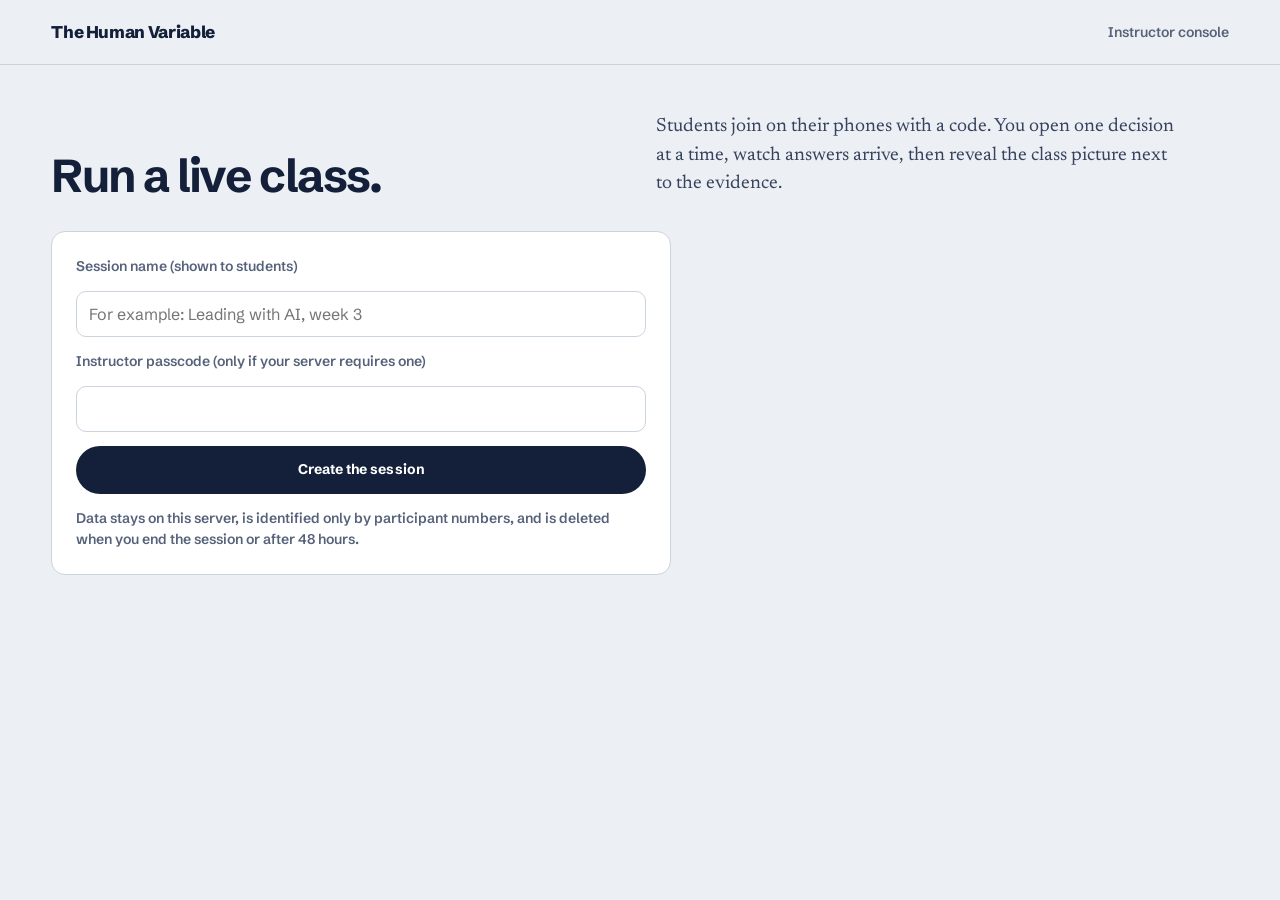
==== classroom.html @ 22850292 "Iteration 84: record column aligns with the header; minus sign gap; review 53 recorded Co-Authored-B" ====
<!doctype html>
<html lang="en"><head><meta charset="utf-8"><meta name="viewport" content="width=device-width, initial-scale=1"><meta name="robots" content="noindex"><title>Live class, The Human Variable</title><link rel="icon" href="data:image/svg+xml,%3Csvg xmlns='http://www.w3.org/2000/svg' viewBox='0 0 26 26'%3E%3Crect x='1' y='1' width='24' height='24' rx='7' fill='%2314203a'/%3E%3Cline x1='6' y1='17' x2='20' y2='17' stroke='%23cbd3dd' stroke-width='1.5'/%3E%3Ccircle cx='9.5' cy='17' r='3' fill='%232f54eb'/%3E%3Ccircle cx='16.5' cy='17' r='3' fill='%23e0a01c'/%3E%3C/svg%3E">
<style>/* The Human Variable — design tokens
   Two semantic colours carry the whole system: blue is the player's call, amber is the evidence.
   The distance between them is the lesson. Everything else stays quiet. */
@font-face{font-family:'Schibsted Grotesk';src:url([data-uri]) format('woff2');font-weight:400 900;font-display:swap}
@font-face{font-family:'Newsreader';src:url([data-uri]) format('woff2');font-weight:200 800;font-display:swap}
@font-face{font-family:'Newsreader';src:url([data-uri]) format('woff2');font-weight:200 800;font-style:italic;font-display:swap}
:root{
  --paper:#eceff3;--surface:#ffffff;--sunk:#e2e7ed;--ink:#14203a;--ink-2:#36425e;--muted:#56617a;--rule:#cbd3dd;--rule-strong:#9aa6b6;
  --you:#2f54eb;--you-soft:#dfe6ff;--you-ink:#1f3cc2;
  --ev:#e0a01c;--ev-soft:#fbefd2;--ev-ink:#7d5200;
  --good:#1d7a52;--bad:#b4362a;
  --sans:'Schibsted Grotesk',ui-sans-serif,system-ui,-apple-system,'Segoe UI',Arial,sans-serif;
  --serif:'Newsreader',Georgia,'Times New Roman',serif;
  --r-panel:14px;--r-ctl:10px;--gut:clamp(16px,4vw,56px);--max:1280px;
  --t1:clamp(40px,6.2vw,88px);--t2:clamp(30px,3.6vw,48px);--t3:clamp(22px,2.2vw,30px);--t4:19px;--t5:16px;--t6:14px;--t7:12.5px;
}
*{box-sizing:border-box}
html{-webkit-text-size-adjust:100%;scroll-padding-top:80px}
body.in-play{scroll-padding-bottom:128px}
html:has(body.in-play){scroll-padding-bottom:128px}
body{margin:0;background:var(--paper);color:var(--ink);font:400 var(--t5)/1.5 var(--sans);-webkit-font-smoothing:antialiased;font-feature-settings:'tnum' 0}
button,input,textarea,select{font:inherit;color:inherit}
button{cursor:pointer;background:none;border:0;padding:0}
button:disabled{cursor:not-allowed;opacity:.45}
a{color:var(--you-ink);text-underline-offset:3px}
:focus-visible{outline:3px solid var(--you);outline-offset:2px;border-radius:4px}
[hidden]{display:none!important}
.sr-only{position:absolute!important;width:1px;height:1px;overflow:hidden;clip:rect(0 0 0 0);white-space:nowrap}
.skip{position:absolute;left:12px;top:-60px;background:var(--ink);color:#fff;padding:10px 14px;border-radius:var(--r-ctl);z-index:100}
.skip:focus{top:12px}
.num{font-variant-numeric:tabular-nums}

/* Header */
.bar{position:sticky;top:0;z-index:30;background:var(--paper);border-bottom:1px solid var(--rule)}
.bar-in{max-width:var(--max);margin:auto;padding:0 var(--gut);height:64px;display:flex;align-items:center;gap:28px}
.brand{display:flex;align-items:center;gap:10px;text-decoration:none;color:var(--ink);font-weight:800;letter-spacing:-.02em;font-size:17px;white-space:nowrap}
.brand-glyph{width:26px;height:26px;flex:none}
.nav{display:flex;gap:4px;margin-left:auto}
.nav button{padding:8px 12px;border-radius:999px;font-weight:600;font-size:var(--t6);color:var(--ink-2)}
.nav button:hover{background:var(--sunk)}
.nav button[aria-current="page"]{background:var(--ink);color:#fff}
.menu-btn{display:none;margin-left:auto;width:40px;height:40px;border-radius:10px;border:1px solid var(--rule)}

/* Shared */
.wrap{max-width:var(--max);margin:auto;padding:0 var(--gut)}
.btn{display:inline-flex;align-items:center;justify-content:center;gap:10px;min-height:48px;padding:0 22px;border-radius:999px;font-weight:700;font-size:var(--t6);letter-spacing:.005em;transition:background .15s,transform .15s}
.btn-solid{background:var(--ink);color:#fff}
.btn-solid:hover:not(:disabled){background:#22325a}
.btn-you{background:var(--you);color:#fff}
.btn-you:hover:not(:disabled){background:var(--you-ink)}
.btn-line{border:1.5px solid var(--ink);color:var(--ink)}
.btn-line:hover{background:var(--surface)}
.btn-quiet{min-height:40px;padding:0 14px;color:var(--ink-2);border:1px solid var(--rule);background:var(--surface)}
.btn-quiet:hover{border-color:var(--rule-strong)}
.link-btn{color:var(--you-ink);font-weight:600;text-decoration:underline;text-underline-offset:3px}
.kicker{font-size:var(--t6);font-weight:600;color:var(--muted)}
.serif{font-family:var(--serif)}
.panel{background:var(--surface);border:1px solid var(--rule);border-radius:var(--r-panel)}
.tag{display:inline-flex;align-items:center;gap:6px;height:26px;padding:0 10px;border-radius:999px;background:var(--sunk);font-size:var(--t7);font-weight:650;color:var(--ink-2)}
.tag-ev{background:var(--ev-soft);color:var(--ev-ink)}
.tag-you{background:var(--you-soft);color:var(--you-ink)}
.dot{width:9px;height:9px;border-radius:50%;display:inline-block;flex:none}
.dot-you{background:var(--you)}.dot-ev{background:var(--ev)}

/* Home */
.hero{padding-top:clamp(36px,6vw,84px);padding-bottom:clamp(40px,6vw,72px)}
.hero h1{font-size:clamp(44px,5.4vw,78px);line-height:.98;letter-spacing:-.035em;font-weight:800;margin:0;max-width:none}
.hero-lede{font-family:var(--serif);font-size:clamp(19px,1.7vw,23px);line-height:1.45;color:var(--ink-2);max-width:34em;margin:0 0 30px}
.hero-actions{display:flex;flex-wrap:wrap;gap:12px}
.hero-meta{margin-top:26px;font-size:var(--t7);color:var(--muted)}

.facts{display:grid;grid-template-columns:repeat(4,1fr);border-top:1px solid var(--rule);border-bottom:1px solid var(--rule)}
.fact{padding:22px 16px 22px 0}
.fact+.fact{padding-left:24px;border-left:1px solid var(--rule)}
.fact b{display:block;font-size:var(--t2);letter-spacing:-.03em;line-height:1;font-weight:750}
.fact span{font-size:var(--t6);color:var(--muted)}

.section{padding-top:clamp(48px,7vw,96px);padding-bottom:clamp(48px,7vw,96px)}
.section-head{display:grid;grid-template-columns:1fr 1fr;gap:32px;align-items:end;margin-bottom:32px}
.section-head h2{font-size:var(--t2);line-height:1.02;letter-spacing:-.035em;margin:0;font-weight:780}
.section-head p{margin:0;color:var(--ink-2);font-family:var(--serif);font-size:19px;max-width:32em}

.picker{display:grid;grid-template-columns:repeat(5,1fr);gap:10px}
.pick{text-align:left;padding:18px;min-height:132px;border-radius:var(--r-panel);border:1px solid var(--rule);background:var(--surface);display:flex;flex-direction:column;justify-content:space-between;gap:12px;transition:border-color .15s}
.pick:hover{border-color:var(--rule-strong)}
.pick[aria-pressed="true"]{border-color:var(--ink);box-shadow:inset 0 0 0 1px var(--ink)}
.pick strong{font-size:19px;letter-spacing:-.02em;line-height:1.15}
.pick small{color:var(--muted);font-size:var(--t7)}
.lengths{display:flex;flex-wrap:wrap;gap:8px;margin:26px 0 22px;align-items:center}
.lengths .label{margin-right:8px}
.seg{height:40px;padding:0 16px;border-radius:999px;border:1px solid var(--rule);background:var(--surface);font-weight:600;font-size:var(--t6)}
.seg[aria-pressed="true"]{background:var(--ink);color:#fff;border-color:var(--ink)}

.formats{display:grid;grid-template-columns:repeat(4,1fr);gap:1px;background:var(--rule);border:1px solid var(--rule);border-radius:var(--r-panel);overflow:hidden}
.format{background:var(--surface);padding:22px}
.format h3{font-size:17px;margin:12px 0 6px;letter-spacing:-.01em}
.format p{margin:0;color:var(--muted);font-size:var(--t6);line-height:1.5}
.format svg{display:block;height:34px;width:auto}

.dimant{display:grid;grid-template-columns:1fr 1.2fr;gap:clamp(24px,5vw,72px);align-items:start}
.dimant h2{font-size:var(--t2);letter-spacing:-.035em;line-height:1.02;margin:0 0 14px}
.dimant p{font-family:var(--serif);font-size:19px;color:var(--ink-2);margin:0 0 14px}
.paper-list{list-style:none;margin:0;padding:0;border-top:1px solid var(--rule)}
.paper-list li{border-bottom:1px solid var(--rule)}
.paper-list button{width:100%;text-align:left;padding:16px 0;display:grid;grid-template-columns:1fr auto;gap:16px;align-items:baseline}
.paper-list strong{font-weight:650;letter-spacing:-.01em}
.paper-list small{color:var(--muted);font-size:var(--t7)}

/* Play */
.play{padding-top:28px;padding-bottom:64px}
.play-top{display:flex;align-items:center;gap:18px;margin-bottom:22px;flex-wrap:wrap}
.steps{display:flex;gap:4px;flex:1;min-width:160px}
.steps i{flex:1;height:5px;border-radius:4px;background:var(--rule)}
.steps i.done{background:var(--ink)}
.steps i.now{background:var(--you)}
.play-grid{display:grid;grid-template-columns:minmax(0,1.25fr) minmax(320px,.9fr);gap:clamp(20px,3vw,40px);align-items:start}
.card{padding:clamp(22px,3vw,40px)}
.case-strip{display:flex;gap:8px;align-items:center;margin-bottom:14px;flex-wrap:wrap}
.scene{font-family:var(--serif);font-size:clamp(19px,1.6vw,22px);line-height:1.5;color:var(--ink-2);margin:14px 0 22px;max-width:40em}
.q{font-size:var(--t3);line-height:1.15;letter-spacing:-.025em;margin:0 0 22px;font-weight:760}
.hint{font-size:var(--t6);color:var(--muted);margin:-10px 0 16px}
/* options as a ruled list with hanging numerals, not a stack of boxed buttons (redesign, round 36) */
.opts{display:grid;gap:0;border-bottom:1px solid var(--rule)}
.opt{display:grid;grid-template-columns:34px 1fr auto;gap:14px;align-items:center;text-align:left;padding:15px 10px 15px 4px;border:0;border-top:1px solid var(--rule);border-radius:0;background:none;color:var(--ink);transition:background .15s}
.opt:hover:not(:disabled){background:rgba(20,32,58,.045)}
.opt .k{width:28px;height:28px;border-radius:50%;display:grid;place-items:center;background:none;color:var(--muted);font-weight:700;font-size:15px;font-variant-numeric:tabular-nums;box-shadow:inset 0 0 0 1.5px var(--rule-strong)}
.opt[aria-pressed="true"]{background:var(--you-soft);font-weight:650}
.opt[aria-pressed="true"] .k{background:var(--you);color:#fff;box-shadow:none}
.opt.is-ev{background:var(--ev-soft)}
.opt.is-ev .k{background:var(--ev);color:var(--ink);box-shadow:none}
.opt .mark{font-size:var(--t7);font-weight:700;display:flex;gap:6px;align-items:center;white-space:nowrap}
.opt:disabled{cursor:default;opacity:1}

/* Instruments */
.meter{padding:6px 0 4px}
.meter-read{display:flex;justify-content:space-between;align-items:baseline;gap:12px;margin-bottom:8px}
.meter-read b{font-size:clamp(36px,4vw,54px);letter-spacing:-.03em;line-height:1;color:var(--you-ink);font-variant-numeric:tabular-nums}
.meter-read b.empty{visibility:hidden}   /* the read-out keeps its size before the first touch; the action bar carries the instruction */
input[type=range]{-webkit-appearance:none;appearance:none;width:100%;height:36px;background:transparent;margin:0}
input[type=range]::-webkit-slider-runnable-track{height:6px;border-radius:4px;background:linear-gradient(to right,var(--you) var(--fill,50%),var(--rule) var(--fill,50%))}
input[type=range]::-moz-range-track{height:6px;border-radius:4px;background:var(--rule)}
input[type=range]::-moz-range-progress{height:6px;border-radius:4px;background:var(--you)}
input[type=range]::-webkit-slider-thumb{-webkit-appearance:none;width:26px;height:26px;border-radius:50%;background:var(--surface);border:3px solid var(--you);margin-top:-10px;box-shadow:0 1px 3px rgba(0,0,0,.25)}
input[type=range]::-moz-range-thumb{width:20px;height:20px;border-radius:50%;background:var(--surface);border:3px solid var(--you)}
input[type=range].untouched::-webkit-slider-thumb{border-color:var(--rule-strong)}
input[type=range].untouched::-webkit-slider-runnable-track{background:var(--rule)}
.axis{display:flex;justify-content:space-between;font-size:var(--t7);color:var(--muted)}
.claim{font-family:var(--serif);font-size:22px;line-height:1.4;margin:0 0 20px;quotes:'“' '”'}.claim::before{content:open-quote}.claim::after{content:close-quote}   /* the claim is set as a quotation: no stripe, no box in a box (rules 7 and 21) */
.rank-list{list-style:none;margin:0;padding:0;display:grid;gap:8px}
.rank-item{display:grid;grid-template-columns:30px 1fr auto;gap:12px;align-items:center;padding:10px 10px 10px 14px;border:1.5px solid var(--rule);border-radius:var(--r-ctl);background:var(--surface)}
.rank-item .pos{font-weight:800;color:var(--you-ink);font-variant-numeric:tabular-nums}
.rank-move{display:flex;gap:4px}
.rank-move button{width:40px;height:40px;border-radius:var(--r-ctl);border:1px solid var(--rule);font-size:18px;line-height:1}
.rank-move button:hover:not(:disabled){border-color:var(--rule-strong);background:var(--sunk)}
.alloc{display:grid;gap:14px}
.alloc-row{display:grid;grid-template-columns:minmax(0,1fr) 150px 56px;gap:14px;align-items:center}
.alloc-row label{font-weight:600;font-size:15px;line-height:1.3}
.alloc-row output{font-weight:800;text-align:right;font-variant-numeric:tabular-nums}
.alloc-total{display:flex;justify-content:space-between;align-items:center;padding:12px 14px;border-radius:var(--r-ctl);background:var(--sunk);font-weight:650;font-size:var(--t6)}
.alloc-total.ok{background:var(--you-soft);color:var(--you-ink)}
.deleg{display:grid;gap:10px}
.deleg-row{border:1.5px solid var(--rule);border-radius:var(--r-ctl);padding:14px;background:var(--surface)}
.deleg-row p{margin:0 0 10px;font-weight:600;line-height:1.35}
.deleg-opts{display:flex;flex-wrap:wrap;gap:6px}
.deleg-opts button{height:36px;padding:0 13px;border-radius:999px;border:1px solid var(--rule);font-size:13.5px;font-weight:600}
.deleg-opts button[aria-pressed="true"]{background:var(--you);border-color:var(--you);color:#fff}
.deleg-opts button.is-ev{box-shadow:0 0 0 2px var(--ev)}
.deleg-why{margin:10px 0 0;font-size:var(--t6);color:var(--ink-2);font-family:var(--serif);font-size:16px}
.dag{width:100%;height:auto;display:block;margin:0 0 18px;background:var(--sunk);border-radius:var(--r-ctl)}

/* Side panel */
.side{position:sticky;top:84px;display:grid;gap:14px}
.bet{padding:22px}
.bet h2{font-size:var(--t5);margin:0 0 2px}
.bet p{margin:0 0 12px;color:var(--muted);font-size:var(--t6)}
.bet .btn{width:100%;margin-top:14px}
.bet-note{font-size:var(--t7);color:var(--muted);margin-top:10px;text-align:center}
.stakes{padding:20px}
.stakes dl{margin:0;display:grid;grid-template-columns:auto 1fr;gap:8px 14px;font-size:var(--t6)}
.stakes dt{color:var(--muted)}
.stakes dd{margin:0;font-weight:600}

/* Reveal */
.verdict{display:flex;gap:12px;align-items:center;flex-wrap:wrap;margin-bottom:12px}
.verdict-score{font-size:var(--t6);font-weight:700}
.reveal-title{font-size:var(--t2);line-height:1.02;letter-spacing:-.035em;margin:4px 0 16px;font-weight:800}
.reveal-body{font-family:var(--serif);font-size:clamp(19px,1.5vw,21px);line-height:1.55;color:var(--ink);margin:0 0 22px;max-width:38em}
.lessons{display:grid;grid-template-columns:1fr 1fr;gap:12px;margin:0 0 22px}
.lesson{padding:14px 0 0;border-top:1px solid var(--rule)}
.lesson h3{font-size:var(--t6);margin:0 0 6px}
.lesson p{margin:0;font-family:var(--serif);font-size:17px;line-height:1.5;color:var(--ink-2)}
.follow{border-top:1px solid var(--rule)}
.follow details{border-bottom:1px solid var(--rule)}
.follow summary{cursor:pointer;padding:14px 0;font-weight:650;list-style:none;display:flex;justify-content:space-between;gap:12px}
.follow summary::-webkit-details-marker{display:none}
.follow summary::after{content:'+';font-weight:400;font-size:20px;line-height:1;color:var(--muted)}
.follow details[open] summary::after{content:'–'}
.follow details p{margin:0 0 16px;font-family:var(--serif);font-size:17px;line-height:1.55;color:var(--ink-2)}
.next-row{display:flex;gap:10px;flex-wrap:wrap;margin-top:26px;align-items:center}
.note-box textarea{width:100%;min-height:84px;border:1px solid var(--rule);border-radius:var(--r-ctl);padding:12px;resize:vertical;background:var(--surface);font-family:var(--serif);font-size:17px}

.gap{padding:22px}
.gap h2{font-size:var(--t5);margin:0 0 4px}
.gap-legend{display:flex;gap:16px;font-size:var(--t7);color:var(--ink-2);margin:6px 0 4px;flex-wrap:wrap}
.gap-legend span{display:inline-flex;gap:6px;align-items:center}
.gap svg{width:100%;height:auto;display:block;overflow:visible}
.gap-caption{font-size:var(--t7);color:var(--muted);margin:8px 0 0;line-height:1.5}
.ev-mark{transition:transform .9s cubic-bezier(.2,.8,.2,1),opacity .4s}
.source-card{padding:20px}
.source-card h3{font-family:var(--serif);font-weight:500;font-size:18px;line-height:1.35;margin:8px 0 6px}
.source-card p{margin:0;font-size:var(--t6);color:var(--ink-2)}
.source-card .row{display:flex;justify-content:space-between;gap:10px;align-items:center;margin-top:12px;flex-wrap:wrap}
.status{display:inline-flex;gap:6px;align-items:center;font-size:var(--t7);font-weight:650}
.status{font-weight:650}

.tutor{padding:20px}
.tutor h2{font-size:var(--t5);margin:0 0 4px}
.tutor p.small{font-size:var(--t7);color:var(--muted);margin:8px 0 0}
.tutor-chips{display:flex;flex-wrap:wrap;gap:6px;margin:10px 0}
.tutor-chips button{font-size:13px;padding:7px 11px;border-radius:999px;border:1px solid var(--rule);text-align:left}
.tutor-line{display:flex;gap:8px;margin-top:6px}
.tutor-line input{flex:1;min-width:0;height:44px;border:1px solid var(--rule);border-radius:var(--r-ctl);padding:0 12px;background:var(--surface)}
.tutor-answer{margin-top:12px;padding:14px;border-radius:var(--r-ctl);background:var(--sunk);font-family:var(--serif);font-size:16.5px;line-height:1.55;white-space:pre-wrap}
.tutor-answer cite{font-style:normal;font-family:var(--sans);font-size:var(--t7);font-weight:650;color:var(--ev-ink)}

/* Atlas */
.atlas-head{padding-top:clamp(36px,5vw,64px);padding-bottom:24px}
.atlas-head h1{font-size:var(--t2);letter-spacing:-.03em;line-height:1;margin:0 0 12px}
.atlas-tools{display:flex;gap:10px;flex-wrap:wrap;align-items:center;margin:18px 0}
.search{flex:1 1 320px;display:flex;align-items:center;gap:10px;height:48px;border:1px solid var(--rule);border-radius:999px;padding:0 16px;background:var(--surface)}
.search input{flex:1;border:0;background:transparent;height:100%;outline:none;min-width:0}
.search:focus-within{outline:3px solid var(--you);outline-offset:2px}
/* All decisions: a ruled index, one entry per decision; format and area as a phrase, your best score in ink (review 28: rules 2, 4, 18) */
.atlas-grid{display:block;padding-bottom:64px}
.entry{display:grid;grid-template-columns:minmax(0,1fr) auto;column-gap:24px;row-gap:4px;width:100%;text-align:left;padding:16px 0;border:0;border-top:1px solid var(--rule);border-radius:0;background:none}
.entry:hover .entry-title{color:var(--you-ink)}
.entry .entry-title{grid-column:1;font-weight:750;font-size:18px;line-height:1.25;letter-spacing:-.015em}
.entry .entry-best{grid-column:2;grid-row:1;font-weight:700;color:var(--ink);white-space:nowrap}
.entry .entry-q{grid-column:1/-1;color:var(--ink-2);font-family:var(--serif);font-size:17px;line-height:1.45;max-width:68ch}
.entry .entry-meta{grid-column:1/-1;font-size:var(--t7);color:var(--muted)}

/* Record */
.rec-head{padding-top:clamp(36px,5vw,64px);padding-bottom:8px}
.rec-head h1{font-size:var(--t2);letter-spacing:-.03em;line-height:1;margin:0 0 12px}
.kpis{display:grid;grid-template-columns:repeat(4,1fr);gap:12px;margin:26px 0}
.kpi{padding:18px}
.kpi b{display:block;font-size:var(--t2);letter-spacing:-.03em;line-height:1;font-variant-numeric:tabular-nums}
.kpi span{font-size:var(--t6);color:var(--muted)}
.rec-grid{display:grid;grid-template-columns:minmax(0,1fr) minmax(0,1fr);column-gap:56px}.rec-col{display:grid;gap:0;align-content:start}
.rec-grid{align-items:start}
@media (max-width:820px){.rec-grid>.rec-panel:first-child{grid-row:auto}}
.rec-panel{padding:24px 0 28px;background:none;border:0;border-top:1px solid var(--rule);border-radius:0;box-shadow:none}   /* record sections are rules, not three equal cards */
.rec-panel h2{font-size:var(--t4);margin:0 0 4px}
.rec-panel>p{margin:0 0 12px;color:var(--muted);font-size:var(--t6)}
.hist{list-style:none;margin:0;padding:0}
.hist li{display:grid;grid-template-columns:1fr auto;gap:12px;padding:11px 0;border-bottom:1px solid var(--rule);font-size:var(--t6)}
.hist small{color:var(--muted);font-size:12.5px;display:block}
.bar-score{display:inline-block;width:64px;height:6px;border-radius:4px;background:var(--rule);position:relative;vertical-align:middle;margin-left:8px}
.bar-score i{position:absolute;left:50%;top:0;bottom:0;border-radius:4px;background:var(--ink)}.bar-score .zero{position:absolute;left:50%;top:-3px;bottom:-3px;width:2px;margin-left:-1px;background:var(--ink-2)}
.tools{display:flex;gap:8px;flex-wrap:wrap;margin:22px 0 64px}

/* Modal, toast */
.modal-back{position:fixed;inset:0;background:rgba(14,22,40,.55);display:grid;place-items:center;padding:16px;z-index:60}
.modal{background:var(--surface);border-radius:var(--r-panel);max-width:640px;width:100%;max-height:min(86vh,800px);overflow:auto;padding:clamp(22px,4vw,36px);position:relative}
.modal h2{font-size:var(--t3);letter-spacing:-.025em;line-height:1.12;margin:6px 40px 12px 0}
.modal p,.modal li{font-family:var(--serif);font-size:17.5px;line-height:1.55;color:var(--ink-2)}
.modal .close{position:absolute;right:14px;top:14px;width:40px;height:40px;border-radius:10px;border:1px solid var(--rule);font-size:20px}
.modal table{border-collapse:collapse;width:100%;font-size:var(--t6)}
.modal td,.modal th{text-align:left;padding:6px 8px;border-bottom:1px solid var(--rule);vertical-align:top}
.toast{position:fixed;left:50%;top:76px;transform:translate(-50%,-30px);opacity:0;background:var(--ink);color:#fff;padding:12px 18px;border-radius:999px;font-size:var(--t6);font-weight:600;transition:.25s;z-index:70;pointer-events:none;max-width:calc(100vw - 32px)}
.toast.show{transform:translate(-50%,0);opacity:1}

.foot{border-top:1px solid var(--rule);padding:28px 0 40px;font-size:var(--t6);color:var(--muted)}
.foot .wrap{display:flex;justify-content:space-between;gap:16px;flex-wrap:wrap;align-items:center}
.foot nav{display:flex;gap:16px;flex-wrap:wrap}
.foot button{color:var(--ink-2);text-decoration:underline;text-underline-offset:3px}
.empty-state{padding:40px;text-align:center;color:var(--muted)}

/* Responsive */
@media (max-width:1080px){
  .picker{grid-template-columns:repeat(3,1fr)}
  .formats{grid-template-columns:repeat(2,1fr)}
  .play-grid{grid-template-columns:1fr}
  .side{position:static}
}
@media (max-width:820px){
  .section-head,.dimant,.rec-grid{grid-template-columns:1fr}
  .facts{grid-template-columns:repeat(2,1fr)}
  .fact:nth-child(3){padding-left:0;border-left:0}
  .fact:nth-child(n+3){border-top:1px solid var(--rule)}
  .kpis{grid-template-columns:repeat(2,1fr)}
  .lessons{grid-template-columns:1fr}
  .nav{display:none;position:absolute;top:64px;left:0;right:0;background:var(--paper);border-bottom:1px solid var(--rule);flex-direction:column;padding:10px var(--gut) 16px}
  .nav.open{display:flex}
  .nav button{text-align:left;padding:12px}
  .menu-btn{display:grid;place-items:center}
}
@media (max-width:560px){
  .paper-list button{grid-template-columns:1fr;gap:4px}
  .picker{grid-template-columns:1fr 1fr}
  .pick{min-height:104px}
  .formats{grid-template-columns:1fr}
  .alloc-row{grid-template-columns:1fr 64px;grid-template-areas:"l o" "s s"}
  .alloc-row label{grid-area:l}.alloc-row output{grid-area:o}.alloc-row input{grid-area:s}
  .opt{grid-template-columns:30px 1fr;}
  .opt .mark{grid-column:2}
  .hero h1{max-width:none}
}
@media (prefers-reduced-motion:reduce){
  *,*::before,*::after{transition:none!important;animation:none!important;scroll-behavior:auto!important}
}
@media print{.bar,.foot,.side .tutor,.next-row{display:none}body{background:#fff}}

.room-wait{max-width:760px;margin:0 auto}
.room-wait .q{max-width:none}

/* Paths, summary, playbook */
.summary{display:grid;grid-template-columns:repeat(auto-fit,minmax(240px,1fr));gap:12px;margin:0 0 26px}
.lesson-card{padding:18px}
.lesson-card h3,.lesson-card .card-h{margin:6px 0;font-size:18px;letter-spacing:-.015em}
.lesson-card p{margin:0 0 8px;font-family:var(--serif);font-size:16.5px;line-height:1.5;color:var(--ink-2)}
.theme{padding:clamp(20px,3vw,32px);margin-bottom:14px;display:grid;grid-template-columns:minmax(0,.8fr) minmax(0,1.2fr);column-gap:24px;row-gap:14px;align-items:start}
.theme-head{display:contents}.theme-head h2{grid-column:1;grid-row:2;align-self:start}.theme-head p{grid-column:2;grid-row:1/span 2}
.theme>.btn{grid-column:1;grid-row:3;justify-self:start;align-self:center}.theme>.theme-more{grid-column:2;grid-row:3;margin:0;align-self:center}
.theme-head h2{font-size:var(--t3);letter-spacing:-.025em;margin:0;line-height:1.1}
.theme-head p{margin:0;font-family:var(--serif);font-size:19px;line-height:1.5;color:var(--ink-2)}
.findings{list-style:none;margin:0 0 18px;padding:0;border-top:1px solid var(--rule)}
.findings li{display:grid;grid-template-columns:1fr auto;gap:16px;align-items:center;padding:14px 0;border-bottom:1px solid var(--rule);font-family:var(--serif);font-size:17px;line-height:1.5}
.findings strong{font-family:var(--sans);font-size:15.5px}
.findings small{font-family:var(--sans);font-size:var(--t7);color:var(--muted)}
@media (max-width:820px){.theme{grid-template-columns:1fr}.theme-head h2,.theme-head p,.theme>.btn,.theme>.theme-more{grid-column:1;grid-row:auto}.findings li{grid-template-columns:1fr}}

[tabindex="-1"]:focus{outline:none}
.big-stat{font-size:40px;letter-spacing:-.03em;margin:6px 0;font-weight:800;line-height:1}
.rank-cmp{list-style:none;margin:10px 0 0;padding:0;display:grid;gap:8px}
.rank-cmp li{display:grid;grid-template-columns:1fr 30px 30px;gap:8px;align-items:center;padding:8px 10px;border-radius:var(--r-ctl);background:var(--sunk)}
.rc-name{font-weight:600;font-size:14.5px;line-height:1.3}
.rc-name small{display:block;font-weight:500;color:var(--ev-ink);font-size:var(--t7)}
.rc-badge{width:28px;height:28px;border-radius:50%;display:grid;place-items:center;font-weight:800;font-size:13px}
.rc-badge.ev{background:var(--ev);color:var(--ink)}
.rc-badge.you{background:var(--you);color:#fff}
.rc-badge.you.same{box-shadow:0 0 0 3px var(--ev-soft)}
.rc-head{display:flex;justify-content:space-between;gap:10px;font-size:var(--t7);color:var(--muted);margin-top:8px;flex-wrap:wrap}
.rc-head i{margin:0 4px 0 8px}
.deleg-cmp{list-style:none;margin:8px 0 0;padding:0;display:grid;gap:8px}
.deleg-cmp li{display:grid;gap:6px;padding:10px;border-radius:var(--r-ctl);background:var(--sunk);font-size:14px;font-weight:600;line-height:1.35}
.chip-row{display:flex;gap:6px;flex-wrap:wrap}
.chip{font-size:12px;font-weight:700;padding:3px 9px;border-radius:999px}
.chip.you{background:var(--you);color:#fff}.chip.ev{background:var(--ev);color:var(--ink)}
.deleg-opts button:disabled{opacity:.5}
.deleg-opts button:disabled[aria-pressed="true"],.deleg-opts button:disabled.is-ev{opacity:1}
.opt:disabled .k{opacity:1}
.findings .btn{font-family:var(--sans)}

/* ===== Focus mode (one decision per screen, Duolingo-style action bar) ===== */
body.in-play .bar, body.in-play .foot{display:none}
body.in-play{background:var(--paper)}
.focus{max-width:820px;margin:0 auto;padding:0 var(--gut) 140px}
.focus-top{position:sticky;top:0;z-index:20;display:flex;align-items:center;gap:16px;padding:16px 0;background:var(--paper)}
.x{width:40px;height:40px;border-radius:50%;display:grid;place-items:center;color:var(--ink-2);flex:none}
.x:hover{background:var(--sunk)}
.focus-top .steps{flex:1}
.focus-top .count{font-size:var(--t6);font-weight:650;color:var(--muted);flex:0 1 auto;min-width:0;text-align:right}
.focus-card{padding:clamp(8px,2vw,16px) 0 0}
.eyebrow-line{display:flex;gap:10px;align-items:center;flex-wrap:wrap;margin:6px 0 14px;font-size:var(--t6);color:var(--muted)}
.eyebrow-line .fmt{font-weight:750;color:var(--you-ink)}
.focus .scene{margin:0 0 6px;font-size:clamp(19px,1.7vw,22px);text-wrap:pretty}
.study-line{margin:0 0 26px;font-size:var(--t7);color:var(--muted)}
.focus .q{font-size:clamp(26px,3.2vw,40px);margin:0 0 26px}
.conf-row{display:grid;grid-template-columns:minmax(0,1fr) 52px;gap:16px;align-items:center;margin-top:28px;padding-top:20px;border-top:1px solid var(--rule)}.opts + .conf-row{border-top:0;padding-top:0}
.conf-row label{font-weight:650;font-size:var(--t6);grid-column:1/-1}
.conf-row input{min-width:0}
.conf-row output{font-weight:800;color:var(--you-ink);text-align:right}
.actionbar{position:fixed;left:0;right:0;bottom:0;z-index:25;background:var(--surface);border-top:1px solid var(--rule)}
.actionbar-in{max-width:820px;margin:0 auto;padding:14px var(--gut) calc(14px + env(safe-area-inset-bottom));display:flex;align-items:center;justify-content:space-between;gap:16px}
.btn-lg{min-height:54px;padding:0 30px;font-size:16px}
.focus .opt{min-height:62px;font-size:17px}
/* Reveal */
.reveal .verdict{display:flex;align-items:center;gap:12px;margin:0 0 10px;font-size:var(--t6);font-weight:650;color:var(--ink-2)}
.reveal .reveal-title{font-size:clamp(30px,3.4vw,46px);margin:0 0 24px}
.gap{margin:0 0 26px;padding:22px;border-radius:var(--r-panel);background:var(--surface);border:1px solid var(--rule)}
.gap .gap-legend{margin:0 0 6px}
.gap .opts{margin-top:6px}
.opts-recap{margin-top:16px}
.reveal .reveal-body{font-size:clamp(19px,1.7vw,22px)}
.action-note{margin:0 0 34px;font-family:var(--serif);font-size:19px;line-height:1.5}
.action-note strong{font-family:var(--sans,inherit);font-weight:750;color:var(--ink)}
.action-note h2{font-size:var(--t6);margin:0 0 4px;color:var(--ink)}
.action-note p{margin:0;font-family:var(--serif);font-size:19px;line-height:1.5}
.deep{border-top:1px solid var(--rule);padding-top:8px}
.tabs{display:flex;gap:4px;overflow-x:auto;scrollbar-width:none;margin:0 -4px 8px;padding:4px}
.tabs button{white-space:nowrap;padding:9px 14px;border-radius:999px;font-weight:650;font-size:var(--t6);color:var(--ink-2)}
.tabs button[aria-selected="true"]{background:var(--ink);color:#fff}
.tabs button:hover:not([aria-selected="true"]){background:var(--sunk)}
.tabpanel{min-height:120px}
.deep-text{font-family:var(--serif);font-size:18px;line-height:1.55;color:var(--ink-2);margin:10px 0}
.src-title{font-family:var(--serif);font-size:19px;line-height:1.4;margin:10px 0 4px}
.src p{margin:0 0 8px;font-size:var(--t6);color:var(--ink-2)}
.src .row{display:flex;gap:14px;align-items:center;flex-wrap:wrap}
.tutor{margin-top:18px;padding:18px;border-radius:var(--r-panel);background:var(--sunk)}
.tutor h2{margin:0 0 10px;font-size:var(--t5)}
.tutor .tutor-chips button{background:var(--surface)}
.note-box label{display:block;font-family:var(--serif);font-size:17px;margin:10px 0}
.note-box .btn{margin-top:10px}
/* Home declutter */
.hero{display:block}
.hero-actions{align-items:center;gap:18px}
.row-head{display:flex;justify-content:space-between;align-items:baseline;gap:16px;margin-bottom:22px;flex-wrap:wrap}
.row-head h2{font-size:var(--t2);letter-spacing:-.035em;margin:0;line-height:1}
.custom{padding:18px;margin-bottom:16px;display:grid;gap:12px}
.custom-row{display:flex;gap:8px;flex-wrap:wrap;align-items:center}
.custom-row .kicker{width:60px}
.seg small{color:inherit;opacity:.65;font-weight:600}
.dimant-band{padding-top:0}
.dimant h2{font-size:var(--t3)}
.lib-tabs{display:inline-flex;gap:4px;padding:4px;border-radius:999px;background:var(--sunk);margin-top:6px}
.lib-tabs button{padding:9px 16px;border-radius:999px;font-weight:650;font-size:var(--t6)}
.lib-tabs button[aria-selected="true"]{background:var(--surface);box-shadow:none;border:1px solid var(--rule)}
.nav .nav-join{border:1px solid var(--rule);margin-left:8px}
@media (max-width:820px){
  .hero{min-height:0}
  .conf-row{grid-template-columns:minmax(0,1fr) 52px}.conf-row input{min-width:0}.conf-row label{grid-column:1/-1}
  .actionbar-in{flex-wrap:wrap;gap:6px 12px;padding-top:10px}.actionbar-in .kicker{flex:1 1 100%;font-size:13px;line-height:1.3}.actionbar-in .kicker:empty{display:none}.actionbar-in .btn{flex:1}
  .tabs{flex-wrap:wrap;overflow:visible}
  body.in-play{scroll-padding-bottom:150px}
}

.axis-svg{width:100%;height:auto;display:block}
.fc-ask{margin:0 0 8px}
.q-claim{font-family:var(--serif);font-weight:500;letter-spacing:-.01em;line-height:1.2}


.score-strip{display:flex;align-items:flex-end;justify-content:space-between;gap:28px;flex-wrap:wrap;margin:26px 0 22px;padding-bottom:22px;border-bottom:1px solid var(--rule)}
.score-big b{display:block;font-size:clamp(72px,10vw,128px);letter-spacing:-.03em;line-height:1;font-weight:800}
.score-big span{font-size:var(--t6);color:var(--muted)}
.score-meta{display:flex;gap:28px;flex-wrap:wrap;margin:0}
.score-meta dt{font-size:var(--t7);color:var(--muted)}
.score-meta dd{margin:2px 0 0;font-weight:700;font-size:18px}
.how{margin:22px 0 0;padding:16px 20px;border-radius:var(--r-panel);background:var(--sunk)}
.how summary{cursor:pointer;font-weight:650}
.how p{font-family:var(--serif);font-size:17px;line-height:1.55;color:var(--ink-2);margin:10px 0 0;max-width:46em}
.tools{align-items:center;gap:18px}
.tool-links{display:flex;gap:18px;flex-wrap:wrap}
.link-quiet{text-align:left;font-weight:650;color:var(--ink)}
.link-quiet:hover{text-decoration:underline}

.theme-more{margin:0 0 16px}
.theme-more summary{cursor:pointer;font-weight:650;padding:10px 0;color:var(--you-ink)}
.conf-row output.empty{color:var(--rule-strong)}
.deleg-why{margin-top:12px}

.focus-card.is-locked .opt[aria-pressed="true"],.focus-card.is-locked .meter-read b,.focus-card.is-locked .rank-item,.focus-card.is-locked .deleg-opts button[aria-pressed="true"]{animation:lockpulse .42s ease-out}
@keyframes lockpulse{0%{transform:scale(1)}40%{transform:scale(1.025)}100%{transform:scale(1)}}
.resume{width:calc(100% - 2*var(--gut));display:flex;justify-content:space-between;align-items:center;gap:12px;flex-wrap:wrap;margin-top:18px;padding:12px 16px!important;border-radius:var(--r-panel);background:var(--you-soft);color:var(--you-ink);max-width:calc(var(--max) - 2*var(--gut))}
:root{color-scheme:light}

.hbars{display:grid;gap:14px;margin:6px 0 4px}
.hb-row{display:grid;grid-template-columns:minmax(0,1fr) 70px;grid-template-areas:"l l" "t v";gap:4px 12px;align-items:center}
.hb-label{grid-area:l;font-weight:650;font-size:15px;line-height:1.3}
.hb-row>.hb-track{grid-area:t}.hb-row>b{grid-area:v;font-size:15px;font-weight:800;white-space:nowrap}
.hb-track{height:14px;border-radius:var(--r-ctl);background:var(--sunk);position:relative;overflow:hidden}
.hb-track i{position:absolute;inset:0 auto 0 0;border-radius:var(--r-ctl);background:var(--ink);transform-origin:left}
.hb-track i.ev{background:var(--ev)}.hb-track i.you{background:var(--you)}
.hb-row.two{grid-template-areas:"l l" "t1 v1" "t2 v2"}
.hb-row.two>.hb-track:nth-of-type(2){grid-area:t1}.hb-row.two>b.you{grid-area:v1;color:var(--you-ink)}
.hb-row.two>.hb-track:nth-of-type(3){grid-area:t2}.hb-row.two>b.ev{grid-area:v2;color:var(--ev-ink);font-size:13px}
.grow{animation:grow .8s cubic-bezier(.2,.8,.2,1) both}
@keyframes grow{from{transform:scaleX(0)}to{transform:scaleX(1)}}
.alloc-cmp .hb-row{grid-template-columns:minmax(0,1fr) 100px}

.gap-claim{font-family:var(--serif);font-size:18px;line-height:1.4;margin:0 0 6px;color:var(--ink-2)}


.alloc-val{display:block;font-weight:600;color:var(--ev-ink);font-size:13px;margin-top:2px}

.lock-note{margin:0 0 14px;padding:10px 14px;border-radius:var(--r-ctl);background:var(--ev-soft);color:var(--ev-ink);font-size:var(--t6);line-height:1.4}

/* untouched inputs: a quiet prompt instead of a big placeholder, and a faint thumb so the start position is not an anchor */
input[type=range].untouched::-webkit-slider-thumb{opacity:.4}
input[type=range].untouched::-moz-range-thumb{opacity:.4}

#start.section{padding-top:clamp(24px,3vw,40px)}
.dimant>div:first-child{position:sticky;top:96px}
.dimant-stat{margin:14px 0 18px;color:var(--muted);font-size:var(--t6)}
@media (max-width:820px){.dimant>div:first-child{position:static}}

/* one dark editorial band: the research behind the game */
.dimant-band{background:var(--ink);color:#fff;max-width:none;padding:clamp(40px,6vw,80px) max(var(--gut),calc((100vw - var(--max))/2 + var(--gut)))}
.dimant-band .dimant h2{color:#fff}.dimant-band .dimant p{color:rgba(255,255,255,.86)}.dimant-band .dimant-stat{color:rgba(255,255,255,.7)}
.dimant-band .paper-list button{color:#fff;border-color:rgba(255,255,255,.18)}.dimant-band .paper-list small{color:rgba(255,255,255,.66)}
.dimant-band .btn-line{color:#fff;border-color:rgba(255,255,255,.6)}
.dimant-band .paper-list li{border-color:rgba(255,255,255,.18)}
/* wide screens: the reveal reads in two columns, the finding beside the evidence */
@media (min-width:1200px){
  .focus:has(.reveal){max-width:min(1480px,max(1240px,calc(100vw - 112px)))}   /* the reveal uses the width the question screen uses (review 48, m-4) */
  .focus:has(.reveal) .focus-top{max-width:none}
  .reveal{display:grid;grid-template-columns:minmax(0,1fr) minmax(0,1.08fr);column-gap:56px;align-items:start;grid-auto-flow:row dense}   /* dense: a live-class panel in the right column no longer pushes the finding down (audit 42) */
  .reveal>*{grid-column:1}
  .reveal>figure.gap{grid-column:2;grid-row:1/span 7;margin-top:0}
  .reveal>section.gap{grid-column:2}
  .reveal>.deep{grid-column:1/-1;margin-top:40px}   /* below both columns: no dead quadrant beside the questions (review 31) */
  .reveal>.deep .tabpanel:has(.follow){display:grid;grid-template-columns:minmax(0,1fr) minmax(0,1.08fr);column-gap:56px;align-items:start}
  .reveal>.deep .tabpanel:has(.follow) .tutor{margin-top:0}
  .focus:has(.reveal) .actionbar-in{max-width:min(1480px,max(1240px,calc(100vw - 112px)))}
  /* the question screen uses the same two columns: the question on the left, your answer beside it (owner, 2026-11-01: fill the space) */
  .focus:has(.q-col){max-width:var(--fitw,1240px)}
  .focus:has(.q-col) .actionbar-in{max-width:var(--fitw,1240px)}
  .focus-card:has(.q-col){display:grid;grid-template-columns:minmax(0,1fr) minmax(0,1.08fr);column-gap:56px;align-items:start}
  .focus-card:has(.q-col)>.lock-note{grid-column:1/-1}
  .a-col{padding-top:8px;align-self:center}   /* the instrument sits level with the question, not stranded at the top (review 32, m10) */
}

/* numeric reveal: the two numbers are the moment */
.gap-head{display:grid;grid-template-columns:auto auto 1fr;align-items:end;gap:6px 36px;margin:2px 0 14px;padding-bottom:16px;border-bottom:1px solid var(--rule)}
.gh-cell span{display:block;white-space:nowrap;font-size:var(--t7);color:var(--ink-2);margin-bottom:4px}
.gh-cell b{display:block;font-size:clamp(44px,4.6vw,68px);line-height:.95;font-weight:800;letter-spacing:-.03em}
.gh-you{color:#1f3cc2}.gh-ev{color:#7d5200}
.gh-gap{margin:0;justify-self:end;font-weight:700;font-size:var(--t4);color:var(--ink)}
.gap:has(.gap-head) .gap-legend{display:none}
@media (max-width:520px){.gap-head{grid-template-columns:1fr 1fr}.gh-gap{grid-column:1/-1;justify-self:start}}

/* causal reveal: the links arrive one at a time */
@keyframes edIn{from{opacity:0}to{opacity:1}}
.dag .ed{opacity:0;animation:edIn .3s ease forwards}
@media (prefers-reduced-motion:reduce){.dag .ed{opacity:1;animation:none}}

.conf-line{margin:-4px 0 12px;font-size:var(--t6);color:var(--ink-2)}

/* phone: the reveal tabs scroll sideways instead of wrapping */
@media (max-width:640px){.deep .tabs{flex-wrap:nowrap;overflow-x:auto;scrollbar-width:none;-webkit-overflow-scrolling:touch}.deep .tabs::-webkit-scrollbar{display:none}.deep .tabs [role=tab]{flex:none}}

/* ===== editorial pass (iteration 20) ===== */

/* evidence plate: the study's figure is the reveal's centrepiece */
.gap .hbars{gap:18px}
.gap .hb-label{font-size:16px}
.gap .hb-track{height:22px;border-radius:var(--r-ctl)}
.gap .hb-track i{border-radius:var(--r-ctl);background:rgba(20,32,58,.32)}
.gap .hb-track i.ev{background:var(--ev)}
.gap .hb-track i.you{background:var(--you)}
.gap .hb-row>b{font-size:22px;letter-spacing:-.02em;font-variant-numeric:tabular-nums}
.gap .hb-row{grid-template-columns:minmax(0,1fr) 84px}
.plate-h{font-size:var(--t7);font-weight:750;color:var(--ev-ink);margin:0 0 10px}


/* projector: a dark stage around white cards */
body.projector{background:#0f1830}
body.projector .join-banner{background:#16223f;border-color:#2a3a63;color:#fff}
body.projector .join-banner .kicker{color:#b9c4dd}
body.projector .join-url{color:#fff}
body.projector .join-code{color:#fff}
body.projector .proj-exit{background:#fff;color:#14203a}
body.projector .qr{background:#fff;padding:8px;border-radius:10px;box-sizing:content-box}
.deleg-cmp li.ok>span:first-child::before{content:"✓";color:var(--good);font-weight:800;margin-right:8px}
.gap:has(.deleg-cmp) .gap-legend{display:flex}
.score-row{display:flex;align-items:flex-end;gap:28px;flex-wrap:wrap}.spark{width:278px;height:56px;margin-bottom:14px}
/* causal diagrams sit on a faint lab grid, so the factors read as a board waiting for its links */
.dag{background:none;border:0}
.plate-more{margin-top:18px;padding-top:16px;border-top:1px solid var(--rule)}
.plate-more .small{font-size:var(--t7);color:var(--muted);margin:8px 0 0}
/* library: each principle shows how much of it the player has opened */
.theme-head p.locked{font-size:17px;color:var(--muted);font-style:italic}
.theme-meter{display:block;height:6px;border-radius:4px;background:var(--sunk);margin:14px 0 6px;overflow:hidden;max-width:320px}
.theme-meter i{display:block;height:100%;background:var(--ev);border-radius:4px}
.theme-count{display:block;font-family:var(--sans);font-style:normal;font-size:var(--t7);color:var(--muted)}
.theme{padding:clamp(18px,2.4vw,26px)}
.gap .hb-row:nth-child(2) .grow{animation-delay:.12s}.gap .hb-row:nth-child(3) .grow{animation-delay:.24s}.gap .hb-row:nth-child(4) .grow{animation-delay:.36s}
/* verdict: the first thing read after the call, set as a statement rather than a pill */
.verdict .tag{font-size:15px;font-weight:800;padding:6px 14px;border-radius:999px;background:var(--ink);color:#fff;letter-spacing:-.005em}
.verdict .tag.tag-ev{background:var(--ev);color:var(--ink)}
.verdict .num{font-size:15px;font-weight:750}
.hb-track i.ev.ns{background:transparent;box-shadow:inset 0 0 0 2px var(--ev)}   /* not significant: drawn, but not as a result */
.axis-svg .ax-track{stroke:#cbd3dd}.axis-svg .ax-band{fill:#fbefd2;stroke:#e0a01c}.axis-svg .ax-gap{stroke:#14203a}
.axis-svg .ax-you{fill:#1f3cc2}.axis-svg .ax-ev{fill:#7d5200}.axis-svg .ax-tick{fill:#56617a}

/* ===== the evidence plate: the reveal's signature, a dark panel carrying the paper's numbers ===== */
.gap.has-plate{padding:0;overflow:hidden;background:var(--surface)}
.plate{background:#14203a;color:#fff;padding:24px 24px 18px;--sunk:rgba(255,255,255,.12)}
.gap.has-plate>.opts-recap{padding:18px 22px 22px}
.plate .plate-h{color:#f0b43c}
.plate .gap-legend{color:#c9d2e6}
.plate .gap-caption,.plate .small,.plate .plate-more .small{color:#b9c4dd}
.plate .hb-label{color:#fff}
.plate .hb-track{background:rgba(255,255,255,.12)}
.plate .hb-track i{background:rgba(255,255,255,.45)}
.plate .hb-track i.ev{background:#f0b43c}.plate .hb-track i.you{background:#8ea4ff}
.plate .hb-track i.ev.ns{background:transparent;box-shadow:inset 0 0 0 2px #f0b43c}
.plate .hb-row>b{color:#fff}.plate .hb-row.two>b.you{color:#b8c6ff}.plate .hb-row.two>b.ev{color:#f0b43c}
.plate .gap-head{border-bottom-color:rgba(255,255,255,.16)}
.plate .gh-cell span{color:#c9d2e6}.plate .gh-you{color:#a9b9ff}.plate .gh-ev{color:#f0b43c}.plate .gh-gap{color:#fff}
.plate .gap-claim{color:#e8ecf5}
.plate .axis-svg .ax-track{stroke:rgba(255,255,255,.2)}.plate .axis-svg .ax-band{fill:rgba(240,180,60,.22);stroke:#f0b43c}.plate .axis-svg .ax-gap{stroke:#fff}
.plate .axis-svg .ax-you{fill:#a9b9ff}.plate .axis-svg .ax-ev{fill:#f0b43c}.plate .axis-svg .ax-tick{fill:#b9c4dd}
.plate .plate-more{border-top-color:rgba(255,255,255,.16)}
.plate .dag{background:none;border:0}
.plate .tag-ev{background:#f0b43c;color:#14203a}
.plate .rank-cmp li{background:rgba(255,255,255,.07);color:#fff}
.plate .deleg-cmp{gap:0}.plate .deleg-cmp li{background:none;border-radius:0;color:#fff;padding:12px 0;border-top:1px solid rgba(255,255,255,.16)}.plate .deleg-cmp li:first-child{border-top:0}   /* tasks separated by rules, not tiles inside the plate (review 26) */
.plate .rank-cmp small,.plate .alloc-val{color:#f0b43c}
.plate .big-stat{color:#fff}
.plate .chip.you{background:#2f54eb;color:#fff}.plate .chip.ev{background:#f0b43c;color:#14203a}
.plate .gap-legend .tag{background:#f0b43c;color:#14203a}
.study-card{display:grid;grid-template-columns:1fr 1fr;gap:12px 20px;margin:0;padding:18px 22px 20px;border-top:1px solid var(--rule)}
.study-card dt{font-size:var(--t7);color:var(--muted);font-weight:650;margin-bottom:2px}.study-card dd{margin:0;font-size:var(--t6);line-height:1.4;color:var(--ink)}
.rev-meta .study-card{padding:16px 0 0;border-top:1px solid var(--rule)}
.rev-meta .theme-strip{padding:14px 0 0;margin-top:18px}
@media (max-width:520px){.study-card{grid-template-columns:1fr}}
.reveal{position:relative}

/* hero demo on the same dark plate as the reveal's evidence: the page's one bold surface */

/* qa/DESIGN_RULES.md 11: balanced headings, no orphans */
h1,h2,h3{text-wrap:wrap}   /* fill each line before breaking (owner, 2026-11-01) */
p,li,dd{text-wrap:pretty}
.k-you{color:var(--you-ink);font-weight:700}.k-ev{color:var(--ev-ink);font-weight:700}
.plate .k-you{color:#b8c6ff}.plate .k-ev{color:#f0b43c}
.verdict strong{font-weight:750}.verdict strong.v-ok{color:var(--good,#1f7a4d)}
.reveal .verdict{margin:6px 0 18px}.reveal .verdict strong{font-size:18px;color:var(--ink)}.reveal .verdict strong.v-ok{color:var(--ink)}
.reveal .eyebrow-line{margin:0 0 16px}
.verdict strong.v-ok{color:var(--ink)}
/* R21: options recapped inside the evidence figure are rows, not cards */
.gap .opt{border:0;border-top:1px solid var(--rule);border-radius:0;box-shadow:none;background:none}
.gap .opt:first-child{border-top:0}
.plate .opt{border-top-color:rgba(255,255,255,.14)}
.rec-panel p{max-width:38em}
.lesson-card p{max-width:38em}
.how p{max-width:40em}
.ev-note{font-style:normal;font-weight:700;color:var(--ev-ink);white-space:nowrap}.plate .ev-note{color:#f0b43c}
.hb-row b small{font-size:12.5px;font-weight:600;opacity:.85}
.gap-caption{max-width:40em}
.alloc-cmp .hb-track{height:20px}
.score-unit{font-size:17px;font-weight:700;line-height:1.25;color:var(--ink-2);margin-bottom:16px}
.plate .rc-head{color:#c9d2e6}
@media (max-width:560px){.meter-read{flex-direction:column;align-items:flex-start;gap:4px}}
.room-id{margin:10px 0 0;font-weight:650;color:var(--ink-2)}

/* Paths: the featured path as the one dark surface, the rest as an index with rules between entries (one block, no overrides) */
.paths{display:grid;grid-template-columns:repeat(2,minmax(0,1fr));column-gap:56px;row-gap:0}
.path{position:relative;display:flex;flex-direction:column;gap:6px;text-align:left;color:var(--ink);background:none;border:0;border-top:1px solid var(--rule);border-radius:0;padding:24px 0 26px}
.path strong{font-size:20px;letter-spacing:-.02em;line-height:1.15}
.path>span{text-wrap:pretty;font-family:var(--serif);font-size:16px;line-height:1.45;color:var(--ink-2);max-width:36em}
.path small{color:var(--muted);font-size:var(--t7)}
.path:hover strong{text-decoration:underline;text-decoration-thickness:2px;text-underline-offset:5px}
.path-flag{font-style:normal;font-size:var(--t7);font-weight:700;color:#f0b43c}
.strip{display:inline-block;margin:0 10px 0 0;vertical-align:-1px}.strip rect{fill:rgba(20,32,58,.16)}.strip rect.on{fill:var(--ink)}
@media (max-width:640px){.paths{grid-template-columns:1fr}.path{padding:18px 0 20px}.path>span{font-size:15px}}
/* Library: principles as an index with rules between entries, no drawings, progress as a word-sized strip */
.theme{background:none;border:0;border-top:1px solid var(--rule);border-radius:0;box-shadow:none;padding:30px 0;margin:0}
.theme-head h2{grid-row:1}.theme-head p{grid-row:1}
.theme>.btn{grid-row:3;grid-column:2;justify-self:start;margin-top:4px}.theme>.theme-more{grid-row:2;grid-column:2}
.theme-count{margin-top:12px}
/* library by state (review 26): an opened principle leads with your result; unopened ones are one line each */
@media (min-width:821px){.theme-head p:not(.theme-you){grid-row:1/span 2}.theme>.theme-more{grid-row:3}.theme>.btn{grid-row:4}.theme-head p.theme-you{grid-column:1;grid-row:2;align-self:start}}
.theme-head p.theme-you{margin-top:8px;font-family:var(--sans);font-size:15px;color:var(--muted)}.theme-you b{font-size:var(--t4);color:var(--ink);margin-right:4px;letter-spacing:-.02em}
.theme-closed{border-top:1px solid var(--rule);padding-top:26px;margin-top:6px}.theme-closed-h{font-size:var(--t5);margin:0 0 10px}
.theme-rows{list-style:none;margin:0;padding:0}.theme-row{display:grid;grid-template-columns:minmax(0,1fr) auto auto;gap:18px;align-items:center;padding:12px 0;border-top:1px solid var(--rule)}.theme-row:first-child{border-top:0}
.theme-row h2{font-size:19px;margin:0;line-height:1.25;letter-spacing:-.01em}.theme-n{color:var(--muted);font-size:15px;white-space:nowrap}
@media (max-width:820px){.theme-head h2,.theme-head p,.theme>.btn,.theme>.theme-more{grid-row:auto;grid-column:1}.theme-row{grid-template-columns:minmax(0,1fr) auto}.theme-row h2{grid-column:1/-1}.theme-row .btn{justify-self:end}}
.rc-cols{display:grid;grid-template-columns:1fr 40px 40px;gap:8px;font-size:12.5px;font-weight:700;color:var(--muted);padding:0 0 6px}
.rc-cols span:not(:first-child){text-align:center}
.plate .rc-cols{color:#c9d2e6}
.rank-cmp{gap:0}.rank-cmp li{grid-template-columns:1fr 40px 40px;background:none;border-radius:0;border-top:1px solid var(--rule);padding:10px 0}
.plate .rank-cmp li{background:none;border-top-color:rgba(255,255,255,.14)}
.rc-badge{justify-self:center}
.hb-track i.grow.ns:not(.ev){background:transparent;box-shadow:inset 0 0 0 2px var(--rule-strong)}
.plate .hb-track i.grow.ns:not(.ev){box-shadow:inset 0 0 0 2px rgba(255,255,255,.45)}
.rc-badge.you.same{box-shadow:none}
.hb-track .zero{position:absolute;top:-3px;bottom:-3px;width:2px;margin-left:-1px;background:var(--ink-2);z-index:1}
.plate .hb-track .zero{background:rgba(255,255,255,.7)}
.hb-track i.neg{transform-origin:right}
.cal-cap{margin:8px 0 0;text-align:center}
.deleg-why{display:block;font-weight:500;font-size:13.5px;line-height:1.4;margin-top:4px;color:var(--ink-2)}.plate .deleg-why{color:#c9d2e6}
.hb-track.efx{background:none;overflow:visible}.hb-track.efx::before{content:"";position:absolute;left:0;right:0;top:50%;height:2px;margin-top:-1px;background:var(--sunk)}
.dotv{position:absolute;top:50%;width:12px;height:12px;margin:-6px 0 0 -6px;border-radius:50%;background:var(--ink-2);z-index:2}.dotv.ev{background:var(--ev)}.dotv.ns{background:transparent;box-shadow:inset 0 0 0 2px var(--ev)}
.plate .hb-track.efx::before{background:rgba(255,255,255,.25)}.plate .dotv{background:#c9d2e6}.plate .dotv.ev{background:#f0b43c}.plate .dotv.ns{background:#14203a;box-shadow:inset 0 0 0 2px #f0b43c}
.dotv.ns:not(.ev){box-shadow:inset 0 0 0 2px var(--rule-strong)}.plate .dotv.ns:not(.ev){box-shadow:inset 0 0 0 2px rgba(255,255,255,.55)}
.rec-col>.rec-panel:first-child{border-top:0;padding-top:4px}
.axis-svg .ax-band-lab{fill:var(--ev-ink);font-weight:650}.plate .axis-svg .ax-band-lab{fill:#f0b43c}

/* rank values that are percentages: a dot on one 0 to 100 track per row (review 26) */
.rc-dot{position:relative;display:block;height:24px;margin:24px 24px 0 0}.rc-dot::before{content:"";position:absolute;left:0;width:var(--v);top:11px;height:2px;background:var(--rule)}.rc-dot::after{content:"";position:absolute;left:0;right:0;top:8px;height:8px;border-left:1.5px solid var(--rule);border-right:1.5px solid var(--rule)}.rc-dot i{position:absolute;top:5px;width:14px;height:14px;margin-left:-7px;border-radius:50%;background:var(--ev)}.rc-dot b{position:absolute;top:-18px;transform:translateX(-50%);font-size:15px;font-weight:750;color:var(--ev-ink);font-variant-numeric:tabular-nums}   /* value above its dot, clear of the leader and end ticks (review 26, audit 31b) */
.plate .rc-dot::before{background:rgba(255,255,255,.3)}.plate .rc-dot::after{border-color:rgba(255,255,255,.3)}.plate .rc-dot i{background:#f0b43c}.plate .rc-dot b{color:#f0b43c}
.hb-track i.room{background:#5b6b86}   /* the room in slate; blue is the player's own call (review 27, rule 18) */
.tutor-suggest{margin-top:12px}
.theme-strip{display:none;max-width:640px;padding:14px 22px 18px;border-top:1px solid var(--rule)}.theme-strip svg{width:100%;height:auto;display:block;font-family:"Schibsted Grotesk",system-ui}.theme-strip .ts-ax{stroke:var(--rule);stroke-width:2}.theme-strip .ts-zero{stroke:#8a96a8;stroke-dasharray:3 3}.theme-strip .ts-o{fill:#9aa6b8}.theme-strip .ts-me{fill:var(--you);stroke:#fff;stroke-width:2}.theme-strip .ts-lab{fill:var(--you-ink);font-size:17px;font-weight:700}.theme-strip .ts-tick{fill:var(--muted);font-size:15px}.theme-strip .plate-h{color:var(--ink-2)}
@media (min-width:1200px){.theme-strip{display:block}}   /* the wide reveal's second column: this call against your other calls on the principle (review 27, o3) */
.cal-sum{font-size:17px;font-weight:650;margin:18px 0 0}
.hb-ends{margin-top:-2px}.hb-scale{position:relative;display:block;height:16px;font-size:12.5px;color:var(--muted)}.hb-scale em{position:absolute;font-style:normal;top:0}.hb-scale em:first-child{left:0}.hb-scale em:last-child{right:0}.hb-scale em[style]{transform:translateX(-50%)}.plate .hb-scale{color:#b9c4dd}

/* Home: the measuring scale. The page's one bold element is the game itself, drawn at the width of the page (redesign, round 36) */
.hero-foot{display:flex;align-items:center;gap:24px;flex-wrap:wrap;margin-top:clamp(32px,4vw,48px);padding-top:24px;border-top:1px solid var(--rule)}.hero-foot .hero-meta{margin:0}
.try-ruler{margin:0}
.tr-head{display:grid;grid-template-columns:minmax(0,1fr) 15rem;gap:32px;align-items:end}
.hero .tr-head h1{font-size:clamp(30px,3.6vw,52px);line-height:1.06;letter-spacing:-.03em;font-weight:800;margin:0}
.tr-read{margin:0;display:flex;flex-direction:column;align-items:flex-end;gap:8px;white-space:nowrap;text-align:right}
.tr-read b{font-size:clamp(64px,8vw,112px);line-height:1;letter-spacing:-.035em;color:var(--you-ink);font-weight:800}
.tr-read b.empty{visibility:hidden}.tr-read.ev b{color:#a86f00}
.tr-read span{font-weight:650;color:var(--ink-2)}
.ruler{position:relative;height:92px;margin:26px 0 0;padding:0 13px}
.ruler-scale{position:absolute;inset:0 13px;pointer-events:none}
.ruler-scale i{position:absolute;bottom:40px;width:1px;height:10px;background:var(--rule-strong);transform:translateX(-.5px)}
.ruler-scale i.m{height:18px}
.ruler-scale i.l{height:28px;width:2px;background:var(--ink);transform:translateX(-1px)}
.ruler-scale em{position:absolute;bottom:12px;transform:translateX(-50%);font-style:normal;font-size:14px;font-weight:650;color:var(--ink-2);font-variant-numeric:tabular-nums}
.ruler input[type=range]{position:absolute;left:0;right:0;bottom:28px;height:40px}
.ruler input[type=range]::-webkit-slider-runnable-track{height:3px;border-radius:0;background:linear-gradient(to right,var(--you) var(--fill,50%),transparent var(--fill,50%))}
.ruler input[type=range]::-moz-range-track{height:3px;background:transparent}
.ruler input[type=range]::-webkit-slider-thumb{width:26px;height:26px;margin-top:-11.5px}
.r-band{position:absolute;bottom:40px;height:40px;background:rgba(224,160,28,.18);border-left:1.5px solid var(--ev);border-right:1.5px solid var(--ev)}
.r-gap{position:absolute;bottom:122px;height:10px;border:1.5px solid var(--ink);border-bottom:0}
.r-gap b{position:absolute;left:50%;bottom:14px;transform:translateX(-50%);white-space:nowrap;font-size:15px}
.r-mark{position:absolute;bottom:40px;width:3px;height:44px;transform:translateX(-1.5px)}
.r-mark.you{background:var(--you)}.r-mark.ev{background:var(--ev);height:52px}
.r-mark b{position:absolute;top:-26px;transform:translateX(-50%);white-space:nowrap;font-size:15px}
.r-mark.you b{color:var(--you-ink)}
.ruler-scale em.ev-lab{color:var(--ev-ink);font-weight:800;font-size:15px}.ruler-scale em.ev-lab.e0{transform:translateX(-13px)}.ruler-scale em.ev-lab.e1{transform:translateX(calc(13px - 100%))}
.ruler input[type=range]:focus-visible{outline:none}.ruler input[type=range]:focus-visible::-webkit-slider-thumb{box-shadow:0 0 0 3px var(--surface),0 0 0 6px var(--you)}.ruler input[type=range]:focus-visible::-moz-range-thumb{box-shadow:0 0 0 3px var(--surface),0 0 0 6px var(--you)}
.ruler.done{height:172px}
.tr-foot{display:flex;align-items:center;gap:16px;flex-wrap:wrap;margin-top:14px}
.tr-foot .try-result{flex:1 1 100%;margin:0;font-family:var(--serif);font-size:20px;line-height:1.4}
.tr-foot .try-result:empty{display:none}
.try-src{margin:10px 0 0;font-size:var(--t7);color:var(--muted)}.try-src a{color:var(--ink-2);text-decoration:underline;text-underline-offset:3px}
@media (max-width:820px){.ruler-scale em.near{display:none}}   /* a numeral closer than one step to an end gives way on phones */
@media (max-width:560px){.ruler-scale:has(em:nth-of-type(7)) em.alt{display:none}}   /* seven or more numerals: every other interior one gives way on phones (audit 37) */
@media (max-width:820px){.tr-head{grid-template-columns:1fr}.tr-read{flex-direction:row;align-items:baseline;justify-content:flex-start;text-align:left}.ruler-scale i:not(.m):not(.l){display:none}.r-gap b,.r-mark b{font-size:13px}}
.axis-svg .ax-tickm{stroke:var(--rule-strong);stroke-width:1}.axis-svg .ax-tickm.maj{stroke:var(--ink-2);stroke-width:1.5}.plate .axis-svg .ax-tickm{stroke:rgba(255,255,255,.28)}.plate .axis-svg .ax-tickm.maj{stroke:rgba(255,255,255,.6)}
.verdict .conf-in{font-weight:500;color:var(--muted)}.case-line{margin:6px 0 0;font-size:var(--t7);color:var(--muted)}
.est-meter .meter-read{align-items:flex-end}.est-label{font-weight:650;color:var(--ink-2);font-size:15px}.est-meter .ruler{margin-top:6px}
.ruler-scale em.e0{transform:translateX(-13px)}.ruler-scale em.e1{transform:translateX(calc(13px - 100%))}   /* end labels stay inside the scale */
.est-meter .meter-read{flex-wrap:wrap}

.lib-note{color:var(--ink-2);font-size:15px;margin:0 0 8px}
.alloc-cmp b.num.ev.ns{color:var(--muted)}
.plate .alloc-cmp b.num.ev.ns{color:#b9c4dd}

/* phones: the finding and the manager's action come right after the verdict; the study card moves into the Source tab (review 31, m10) */
.sc-phone{display:none}
@media (max-width:700px){
  .reveal{display:flex;flex-direction:column}
  .reveal>.reveal-title{order:1}.reveal>.verdict,.reveal>.case-line{order:2}.reveal>.reveal-body{order:3}.reveal>.action-note{order:4}.reveal>figure.gap{order:5}.reveal>section.gap{order:6}.reveal>.deep{order:7}
  .reveal>.rev-meta{order:7}.reveal>.deep{order:8}.reveal>.rev-meta .study-card{display:none}
  .sc-phone{display:block;margin-top:14px}.sc-phone .study-card{padding:14px 0 0}
}
.reveal>.deep .deep-text,.reveal>.deep .src,.reveal>.deep .note-box{max-width:68ch}   /* the full-width tabs keep a readable measure (audit 42) */
@media (max-width:700px){.hb-scale em.z-near{display:none}}   /* on phones the end label wins when zero sits close to it (the zero tick stays) */
.rc-badge.evn{background:none;border:2px solid var(--ev-ink,#8a5a00);color:var(--ev-ink,#8a5a00)}   /* one amber mark per chart: the top place (review 33, m7) */
@media (min-width:1200px){.reveal.meta-right>.rev-meta{grid-column:2}.reveal.meta-wide>.rev-meta{grid-column:1/-1}.reveal.meta-left>.rev-meta{grid-column:1}.reveal.fig-tall{grid-template-rows:repeat(8,auto) 1fr}.reveal.fig-tall>figure.gap{grid-row:1/span 9}.reveal.fig-tall>.deep{grid-column:1;margin-top:28px}.reveal.fig-tall>.deep .tabpanel:has(.follow){display:block}.reveal.fig-tall>.deep .tabpanel:has(.follow) .tutor{margin-top:24px}.reveal.meta-wide>.rev-meta .study-card{grid-template-columns:repeat(4,minmax(0,1fr));gap:12px 32px}}
.plate .rc-badge.evn{border-color:#f0b43c;color:#f0b43c}   /* readable outline on the dark plate (audit 45) */
.alloc-cmp .hb-row.two>b.ev{white-space:normal;overflow:visible;text-overflow:clip;line-height:1.25}   /* "(not significant)" wraps instead of clipping (review 34, m1) */
.room-acts{display:flex;flex-wrap:wrap;gap:12px;align-items:center}
.nw{white-space:nowrap}
.hb-track.ev-row{box-shadow:inset 0 0 0 2px var(--ev)}
.rc-dot i{background:#8a96a8}.rc-dot b{color:var(--ink-2)}.rc-dot.top i{background:var(--ev)}.rc-dot.top b{color:var(--ev-ink)}
.plate .rc-dot i{background:#b9c4dd}.plate .rc-dot b{color:#fff}.plate .rc-dot.top i{background:#f0b43c}.plate .rc-dot.top b{color:#f0b43c}
.rc-dot em{position:absolute;top:22px;font-style:normal;font-size:13px;color:var(--muted)}.rc-dot .rc-e0{left:0}.rc-dot .rc-e1{right:0;transform:translateX(50%)}.plate .rc-dot em{color:#b9c4dd}
.rank-cmp li:last-child .rc-dot{margin-bottom:18px}
.plate .rank-cmp small{color:#d6def0}.plate .rank-cmp li:first-child small{color:#f0b43c}   /* rank values: the top place in amber, the rest plain (review 36, m5) */
.r-hint{position:absolute;left:50%;top:-6px;transform:translateX(-50%);font-weight:700;font-size:15px;color:var(--you-ink);white-space:nowrap;pointer-events:none}.r-hint::after{content:'';position:absolute;left:50%;top:100%;width:2px;height:6px;background:var(--you-ink);opacity:.5}
@media (min-width:1000px) and (min-height:760px){.focus-card:has(.q-col){min-height:calc(100vh - 250px);align-content:center}}   /* the question and its instrument sit in the middle of a tall screen, not stranded at the top (review 37, m8) */
@media (max-width:640px){.tr-read b.empty{visibility:visible;color:transparent;position:relative}.tr-read b.empty::after{content:'?%';position:absolute;left:0;top:0;color:var(--rule-strong)}}   /* on a phone the read-out slot shows a quiet placeholder, so nothing jumps under the thumb at the first move (review 38, I-2) */
.alloc-h{display:flex;justify-content:space-between;align-items:flex-end;gap:20px}.alloc-h>span:last-child{flex:none;color:#b8c6ff}
.alloc-cmp .hb-row.two{grid-template-areas:"l v1" "t2 t2";grid-template-columns:minmax(0,1fr) 124px;align-items:center;row-gap:0;padding:8px 0}
.alloc-cmp .hb-row.two>.hb-track.efx{grid-area:t2;margin-top:28px}.alloc-cmp .hb-row.two>b.you{text-align:right;align-self:start}
.alloc-cmp .hb-row.two+.hb-row.two{border-top:1px solid rgba(255,255,255,.12)}
@media (max-width:700px){.alloc-cmp .hb-row.two{grid-template-columns:minmax(0,1fr) 96px}}
.alloc-cmp .efx b.dv{position:absolute;top:-25px;transform:translateX(-50%);white-space:nowrap;font-size:13px;line-height:1.2;color:var(--ink-2)}.alloc-cmp .efx b.dv.dv-r{transform:translateX(calc(-100% + 6px))}.alloc-cmp .efx b.dv.dv-l{transform:translateX(-6px)}
.plate .alloc-cmp .efx b.dv{color:#d6def0}.plate .alloc-cmp .hb-row:has(.ev-note) .efx b.dv{color:#f0b43c}.alloc-cmp .hb-row:has(.ev-note) .efx b.dv{color:var(--ev-ink)}.plate .alloc-cmp .efx b.dv.ns{color:#b9c4dd}
.alloc-cmp .hb-row.hb-ends{grid-template-columns:1fr}   /* the scale runs the full width of the dot tracks (review 39, I-2) */
.reveal.meta-wide>.rev-meta .theme-strip{max-width:560px}   /* the strip keeps its drawn size in the full-width band (review 40, I-1) */
/* landing page: what it is, how a round works, one decision to try, then the paths (owner, 2026-11-11); the sample's question outranks its label and starts above the fold on laptops (review 41) */
.hero:has(.intro){padding-top:clamp(20px,3vw,40px)}
.intro{max-width:38em}
.intro h1{font-size:clamp(36px,4.2vw,60px);line-height:1}
.intro .hero-lede{margin:clamp(18px,2vw,26px) 0 clamp(22px,2.4vw,30px);max-width:31em}
.intro .hero-meta{margin-top:20px}
.hero-grid{display:grid;grid-template-columns:minmax(0,1fr);gap:clamp(28px,3.2vw,44px)}
.try-wrap{min-width:0}
@media (min-width:1000px){.hero-grid{grid-template-columns:minmax(0,5fr) minmax(0,6fr);gap:clamp(40px,5vw,88px);align-items:start}.try-wrap{padding:clamp(22px,2.2vw,32px);background:var(--surface);border:1px solid var(--rule);border-radius:var(--r-panel)}.try-wrap .tr-head{grid-template-columns:minmax(0,1fr);gap:8px}.try-wrap .tr-read{flex-direction:row;align-items:baseline;justify-content:flex-start;text-align:left;gap:12px}.try-wrap .tr-read b{font-size:clamp(44px,4.4vw,64px)}.try-wrap .tr-read b.empty{display:none}.try-wrap .tr-read:has(b.empty){display:none}}
body:has(.credit) .foot-by{display:none}
.try-wrap .row-head{align-items:baseline;margin-bottom:14px}
.try-wrap .row-head h2{font-size:var(--t6);font-weight:700;letter-spacing:0;line-height:1.3;color:var(--ink-2)}
.tr-q{font-size:clamp(23px,2.5vw,34px);line-height:1.14;letter-spacing:-.022em;font-weight:750;margin:0;max-width:26em}

@media (max-width:820px) and (min-width:641px){.tr-read:has(b.empty){display:none}}
.by{margin:14px 0 0;font-size:var(--t6);line-height:1.6;color:var(--ink-2)}.by strong{color:var(--ink)}
.by a{color:var(--ink-2);text-decoration:underline;text-underline-offset:3px}.by a+a{margin-left:16px}
.foot-by a{color:var(--ink-2);text-decoration:underline;text-underline-offset:3px;margin-left:10px;white-space:nowrap}
/* owner, 2026-11-12: no stranded last words on the question screen; study links; true or false; the Dimant papers under their own titles */
.focus-card .q,.intro h1{text-wrap:pretty}
.plate a,.study-card a,.tutor-answer cite a{color:inherit;text-decoration:underline;text-underline-offset:3px;text-decoration-thickness:1px}
.opts.tf{grid-template-columns:1fr 1fr;column-gap:14px;border-bottom:0;margin-bottom:22px}.opts.tf .opt{border:1px solid var(--rule-strong);border-radius:12px;padding-left:14px}
.fc-axis{margin-top:6px}
.dimant ul a{display:grid;gap:3px;padding:12px 0;color:inherit;text-decoration:none;min-width:0;overflow-wrap:anywhere}.dimant ul a:hover strong{text-decoration:underline;text-underline-offset:3px}
.dimant ul a strong{font-size:var(--t5);line-height:1.3}.dimant ul a small{color:#b9c3dc;font-size:var(--t7)}
body.in-play .focus:not(:has(.reveal)):not(:has(.q-col)),body.in-play .focus:not(:has(.reveal)):not(:has(.q-col)) .actionbar-in{max-width:var(--fitw,820px)}
.opt>span:nth-child(2){text-wrap:balance}

/* owner, 2026-11-12: orphans are a no-no; the credit sits at the top; a quieter first screen; a random sample */
.credit{display:flex;flex-wrap:wrap;gap:4px 18px;align-items:baseline;padding-top:16px;font-size:var(--t6);line-height:1.5;color:var(--ink-2)}
.credit strong{color:var(--ink)}.credit a{white-space:nowrap;display:inline-block;padding:6px 0;color:var(--ink-2);text-decoration:underline;text-underline-offset:3px}
.row-head .row-note{margin-right:auto;font-size:var(--t6);color:var(--muted)}
.tr-scene{font-family:var(--serif);font-size:clamp(17px,1.5vw,20px);line-height:1.45;color:var(--ink-2);margin:0 0 10px;max-width:40em}
.paper-more{margin-top:0}.paper-more summary{cursor:pointer;padding:14px 0;font-weight:650;color:#fff;list-style:none;border-bottom:1px solid rgba(255,255,255,.18)}
.paper-more summary::-webkit-details-marker{display:none}.paper-more summary::after{content:' ▾';color:#b9c3dc}.paper-more[open] summary::after{content:' ▴'}
.paper-more[open] summary{border-bottom:0}.paper-more .paper-list{border-top:0}

.resume-r{display:flex;align-items:center;gap:6px}
.resume-x{flex:none;width:40px;height:40px;margin:-6px -8px -6px 0;border:0;background:none;color:var(--you-ink);font-size:22px;line-height:1;cursor:pointer;border-radius:var(--r-panel)}
.resume-x:hover{background:rgba(0,0,0,.06)}
.credit+.resume{margin-top:10px}

/* The credit sits in the header bar, on the one row with the logo and the menu, wherever it fits (owner, 2026-11-13: "all in one line and not crowded"). Below that width the page carries it, as before. */
.bar-credit{display:none;margin:0 auto 0 28px;font-size:13px;line-height:1.3;color:var(--ink-2);white-space:nowrap;align-items:baseline;gap:0 16px}
.bar-credit strong{color:var(--ink)}
.bar-credit a{color:var(--ink-2);text-decoration:underline;text-underline-offset:3px;white-space:nowrap;display:inline-block;padding:6px 0}
@media (min-width:1260px){.bar-credit{display:flex}.credit{display:none}body:has(.credit) .foot-by{display:block}}
@media (min-width:1260px){.nav button{white-space:nowrap;flex-shrink:0}}
@media (min-width:1260px) and (max-width:1379px){.bar-credit a{display:none}}
.bar-credit strong{white-space:nowrap}

.by-name{color:var(--ink)}.credit .by-name,.bar-credit .by-name,.foot .by-name{display:inline;padding:0;color:var(--ink);text-decoration:underline;text-underline-offset:3px}

/* The lede breaks between its phrases, not inside them, where the column is wide enough for a whole phrase (owner, 2026-11-13; review 50, m-6). */
.hero-lede .ph{display:contents}
@media (min-width:1100px),(min-width:600px) and (max-width:900px){.hero-lede .ph{display:inline-block;white-space:nowrap}}

/* review 52, m-5: with fewer than eight calls the record is one column, so neither side leaves a hole */
.rec-grid.rec-stack{grid-template-columns:minmax(0,1fr);max-width:760px}
.score-big .neg{letter-spacing:0;margin-right:.07em}
/* Instructor console additions */
.field{height:46px;border:1px solid var(--rule);border-radius:var(--r-ctl);padding:0 12px;background:var(--surface)}
.join-banner{display:flex;align-items:center;justify-content:space-between;gap:24px;padding:18px 24px}
.join-text{display:flex;align-items:baseline;gap:14px;flex-wrap:wrap}
.join-url{font-size:clamp(20px,2.4vw,32px);letter-spacing:-.02em}
.join-code{font-size:clamp(40px,6vw,76px);letter-spacing:.12em;line-height:1;color:#14203a;font-variant-numeric:tabular-nums}
.qr{width:132px;height:132px;flex:none}
.pick-list{max-height:52vh;overflow:auto;padding-right:6px}
.pick-list li{align-items:center}
.present-opts{font-size:19px;line-height:1.45;padding-left:22px;margin:0 0 18px}
.present-opts li{margin:4px 0}
ul.present-opts{list-style:none;padding-left:0}ul.present-opts li{border-top:1px solid #cbd3dd;padding:6px 0;margin:0}
.count-row{display:flex;align-items:center;gap:12px;margin:18px 0 4px;flex-wrap:wrap}
.count-row b{font-size:46px;letter-spacing:-.03em;line-height:1}
.meter-bar{flex:1 1 160px;height:8px;border-radius:4px;background:var(--rule);position:relative;overflow:hidden}
.meter-bar i{position:absolute;inset:0 auto 0 0;background:#5b6b86;transition:width .4s}
.rv{margin-top:24px;border-top:1px solid var(--rule);padding-top:20px}
.rv-head{display:grid;grid-template-columns:repeat(auto-fit,minmax(0,1fr));gap:24px;margin-bottom:18px}
.rv-chip{display:block;font-style:normal;font-size:15px;font-weight:650;color:var(--ink,#14203a);margin-top:2px}
.rv-head div{display:grid}
.rv-head b{font-size:38px;letter-spacing:-.03em;line-height:1.05}
.rv-bars{display:grid;gap:10px}
.rv-row{display:grid;grid-template-columns:minmax(0,1.3fr) minmax(0,1fr) 4.6em;gap:12px;align-items:center;font-size:15px}
.rv-track{height:14px;border-radius:7px;background:var(--sunk);position:relative;overflow:hidden}
.rv-track i{position:absolute;inset:0 auto 0 0;background:#5b6b86;border-radius:7px;transition:width .6s cubic-bezier(.2,.8,.2,1)}
.rv-track i.ev{background:var(--ev)}
@media (max-width:700px){.join-banner{flex-direction:column;align-items:flex-start}.rv-row{grid-template-columns:1fr 4.6em}.rv-track{grid-column:1/-1;grid-row:2}}
.console-h{font-size:var(--t2);letter-spacing:-.035em;line-height:1.02;margin:0}

/* projector view: the stage fills the screen, controls stay one click away */
.proj-exit{display:none}
body.projector .side,body.projector header.bar{display:none}
body.projector .play-grid{grid-template-columns:1fr!important}
body.projector .wrap{max-width:1500px}
body.projector .play-grid>.card{font-size:clamp(18px,1.6vw,26px)}
body.projector .stage-h{font-size:min(clamp(28px,2.8vw,46px),4.4vh)}
body.projector .play-grid>.card .scene{font-size:clamp(18px,1.5vw,24px)}
body.projector .rv-row,body.projector .present-opts li,body.projector .rv-row b{font-size:clamp(18px,1.6vw,26px)}
body.projector .proj-exit{display:inline-flex}.join-end{display:flex;align-items:center;gap:16px}body.projector .proj-exit:hover,body.projector .proj-exit:focus{opacity:1}
body.projector .play-grid>.card{display:grid;grid-template-columns:minmax(0,1fr) minmax(0,1.15fr);column-gap:48px;align-items:start}
body.projector .play-grid>.card>*{grid-column:1}
body.projector .play-grid>.card>.rv{grid-column:2;grid-row:1/span 30}

.rv-row b{white-space:nowrap}

/* rank reveal: the study's order as large numbered badges, the room's average beside each */
.rank-proj{list-style:none;margin:8px 0 6px;padding:0;display:grid;gap:10px}
.rank-proj li{display:grid;grid-template-columns:auto 1fr auto;gap:14px;align-items:center;padding:10px 0;border-top:1px solid var(--rule,#cbd3dd)}
.rp-badge{width:40px;height:40px;border-radius:50%;background:none;border:2px solid #14203a;color:#14203a;font-weight:800;display:grid;place-items:center;font-size:20px}
.rp-name{font-weight:650}.rp-room{color:#56617a;font-size:.9em;white-space:nowrap}.rp-room b{color:#36425e;font-size:1.15em}
body.projector .rp-badge{width:56px;height:56px;font-size:28px}

/* projector, before the reveal: the room's answer count fills the right half */
body.projector .play-grid>.card:not(:has(.rv)) .count-row{grid-column:2;grid-row:1/span 30;align-self:center;display:grid;justify-items:center;text-align:center;gap:12px;padding:40px 0;border-left:1px solid #cbd3dd}
body.projector .play-grid>.card:not(:has(.rv)){grid-template-columns:minmax(0,1.9fr) minmax(0,1fr)}   /* review 44, m-2: the question gets the width, the counter is narrower */
body.projector .play-grid>.card:not(:has(.rv)) .count-row b{font-size:clamp(96px,10vw,168px);line-height:.9;letter-spacing:-.03em;color:#14203a}
body.projector .play-grid>.card:not(:has(.rv)) .count-row span{font-size:clamp(18px,1.6vw,26px)}
body.projector .play-grid>.card:not(:has(.rv)) .count-row .meter-bar{width:70%}
.rv-head>div>span{white-space:normal;min-height:2.4em}

@media (max-width:640px){.rv-head{grid-template-columns:repeat(2,minmax(0,1fr))}}

h1,h2,h3{text-wrap:wrap}
p,li{text-wrap:pretty}
.rv .kicker{max-width:40em}
.stage-meta{margin:6px 0 14px;color:var(--ink-2,#36425e);font-size:15px}
.rv-lead{font-size:clamp(26px,2.6vw,40px);line-height:1.1;letter-spacing:-.02em;margin:0 0 18px}

/* projector estimate: class answers as a dot strip on the study's axis (review 26) */
.dot-strip{width:100%;height:auto;display:block;margin:6px 0 4px;font-family:Schibsted Grotesk,system-ui}.dot-strip .ds-dot{fill:#5b6b86}.dot-strip .ds-band{fill:rgba(224,160,28,.16)}.dot-strip .ds-axis{stroke:#9aa6b8;stroke-width:1.5}.dot-strip .ds-ev{stroke:#b07800;stroke-width:3}.dot-strip .ds-evl{fill:#8a5d00;font-size:28px;font-weight:750}.dot-strip .ds-med{stroke:#14203a;stroke-width:2}.dot-strip .ds-medl,.dot-strip .ds-tick{fill:#4a5568;font-size:24px}
/* the room is drawn in slate; blue stays the player's own call (review 27, rule 18) */

.rp-badge.top{background:#e0a01c;border-color:#e0a01c}   /* only the study's top place is coloured (rule 29) */
.rv-unit{font-size:.45em;font-weight:650;letter-spacing:0;color:var(--ink-2,#3a4660);white-space:nowrap}
body.projector .proj-exit{opacity:0}   /* hidden on the projected screen until hover or keyboard focus (review 29, m9) */
body.projector .proj-hide{display:none}   /* instructor chrome stays off the projected screen (review 30, m14) */
body.projector .proj-controls{opacity:0;transition:opacity .15s}body.projector .proj-controls:hover,body.projector .proj-controls:focus-within{opacity:1}   /* instructor controls stay off the projected screen until pointed at or tabbed to (review 31) */
/* projector, after the reveal: the join banner shrinks to one slim line and the result fits a 1440×900 screen (review 31, m8) */
body.projector:has(.rv) .join-banner{padding:8px 20px}
body.projector:has(.rv) .join-code{font-size:30px;letter-spacing:.1em}
body.projector:has(.rv) .qr{width:56px;height:56px;padding:4px}
body.projector:has(.rv) .stage-h{font-size:clamp(26px,2.4vw,40px)}
body.projector:has(.rv) .play-grid>.card .scene{font-size:clamp(16px,1.2vw,20px)}
body.projector:has(.rv) .rv-row,body.projector:has(.rv) .present-opts li,body.projector:has(.rv) .rv-row b{font-size:clamp(16px,1.25vw,21px)}
body.projector:has(.rv) .rv-head b{font-size:32px}
body.projector:has(.rv) .play-grid>.card{padding-top:24px;padding-bottom:24px}
/* lessons: in the console they close the reveal; on the projector they move under the question */
.proj-left{display:none}
body.projector:has(.rv) .proj-left{display:grid;grid-template-columns:1fr;gap:14px;margin-top:22px}
body.projector:has(.rv) .rv .lessons,body.projector:has(.rv) .count-row,body.projector:has(.rv) .proj-prelist,body.projector:has(.rv) .proj-factors,body.projector:has(.rv) .play-grid>.card>.scene{display:none}
@media (min-width:1400px){body.projector:has(.rv) .rv-head .kicker{white-space:nowrap}}   /* at 1280 the labels wrap instead of running into the next cell (audit 42) */
.proj-dag{width:100%;height:auto;display:block;margin:0 0 6px}
.rv .reveal-body{margin-top:22px}   /* the explanation never sits flush against the last answer row (review 32, m7) */
body.projector:has(.rv) .proj-left .lesson p{font-size:clamp(15px,1.1vw,18px);line-height:1.45}body.projector:has(.rv) .proj-left{gap:10px}
/* projector, question open: a slimmer banner (the code and QR stay large enough to join) and tighter option rows, so the question fits 1440×900 (review 34, m2) */
body.projector .join-banner{padding:10px 22px}
body.projector .join-code{font-size:clamp(36px,4vw,60px)}
body.projector .qr{width:104px;height:104px}
body.projector .present-opts li{padding-top:8px;padding-bottom:8px}
body.projector .play-grid>.card{padding-top:28px;padding-bottom:28px}
body.projector .play-grid>.card:not(:has(.rv)) .scene{font-size:clamp(19px,1.7vw,26px)}
body.projector .play-grid>.card:not(:has(.rv)) .present-opts li{font-size:clamp(21px,1.9vw,30px)}
.rv-tag{font-style:normal;font-size:.8em;font-weight:750;color:var(--ev-ink,#7d5200);white-space:nowrap}
.rv-track.ev-row{box-shadow:inset 0 0 0 2px var(--ev)}
.rp-cap{margin:10px 0 0;text-align:right;font-size:.85em;font-weight:650;color:#56617a}
.rank-proj{gap:0;margin-top:4px}.rank-proj li{padding:8px 0}.rp-name small{display:block;font-weight:500;font-size:.8em;color:#56617a}.rp-room b{font-size:1.3em}
body.projector .rank-proj .rp-badge{width:46px;height:46px;font-size:23px}
body.projector:has(.rv) .rv>.reveal-body{display:none}
body.projector:has(.rv) .pl-explain{margin:0 0 4px;font-family:var(--serif,Georgia,serif);font-size:clamp(17px,1.35vw,22px);line-height:1.45;color:#14203a}
body.projector .rank-proj li{padding:4px 0}body.projector:has(.rv) .wrap{padding-bottom:24px !important}
.conn-note{position:fixed;left:50%;top:10px;transform:translateX(-50%);margin:0;padding:8px 16px;border-radius:999px;background:#14203a;color:#fff;font-size:14px;font-weight:650;z-index:50}
body.projector:has(.rv) .rv{border-top:0;padding-top:0}body.projector:has(.rv) .proj-left{margin-top:10px}body.projector:has(.rv) .rv-head .kicker{white-space:normal}
body.projector .conn-note{display:none}   /* the room never sees the instructor's connection note (review 39, I-6) */
body.projector:has(.rv) .wrap,body.projector .wrap{padding-bottom:20px !important}

body.projector .join-banner .kicker,body.projector .btn,body.projector .stage-meta,body.projector .kicker.proj-factors{font-size:17px}   /* review 44, m-2: the chrome was 11 px after the fit zoom */
body.projector:has(.rv) .rv-tag{font-size:.95em}body.projector:has(.rv) .play-grid>.card h3,body.projector:has(.rv) .kicker{font-size:17px}
/* Projector: no label under 17 px before the zoom, the small units on the reveal too (review 50, m-3). */
body.projector .kicker,body.projector .rv-unit,body.projector .rv-tag{font-size:17px}
</style></head>
<body>
<header class="bar"><div class="bar-in"><a class="brand" href="./">The Human Variable</a><span class="kicker" style="margin-left:auto">Instructor console</span></div></header>
<main id="view" tabindex="-1"></main>
<div id="toast" class="toast" role="status" aria-live="polite"></div>
<script>const BANK = {"schema":"1.0","title":"THE HUMAN VARIABLE","subtitle":"An interactive decision lab","attribution":"Original concept by Eugen Dimant","sources":{"noy23":{"id":"noy23","authors":"Noy & Zhang","year":2023,"title":"Experimental evidence on the productivity effects of generative artificial intelligence","venue":"Science","url":"https://doi.org/10.1126/science.adh2586","doi":"10.1126/science.adh2586","kind":"peer-reviewed","takeaway":"In a 453-person writing experiment, time decreased 40% and quality increased 18%.","volume":"381(6654)","pages":"187-192","verification":{"status":"verified_abstract","checked":"2026-10-31","metadata":"matched Crossref record","text_read":"abstract only (Crossref record)","text_url":"https://api.crossref.org/works/10.1126/science.adh2586"}},"bry25":{"id":"bry25","authors":"Brynjolfsson, Li & Raymond","year":2025,"title":"Generative AI at Work","venue":"Quarterly Journal of Economics","url":"https://doi.org/10.1093/qje/qjae044","doi":"10.1093/qje/qjae044","kind":"peer-reviewed","takeaway":"AI assistance raised customer-support issues resolved per hour 15% on average, with larger gains for less experienced workers.","volume":"140(2)","pages":"889-942","verification":{"status":"verified_abstract","checked":"2026-10-31","metadata":"matched Crossref record","text_read":"abstract only (Crossref record)","text_url":"https://api.crossref.org/works/10.1093/qje/qjae044"},"authors_full":"Erik Brynjolfsson, Danielle Li, Lindsey Raymond"},"dell26":{"id":"dell26","authors":"Dell’Acqua et al.","year":2026,"title":"Navigating the Jagged Technological Frontier: Field Experimental Evidence of the Effects of Artificial Intelligence on Knowledge Worker Productivity and Quality","venue":"Organization Science","url":"https://doi.org/10.1287/orsc.2025.21838","doi":"10.1287/orsc.2025.21838","kind":"peer-reviewed","takeaway":"Generative AI performance depended on whether tasks were within or outside the AI capability frontier.","volume":"37(2)","pages":"403-423","verification":{"status":"verified_full_text","checked":"2026-10-31","metadata":"matched Crossref record","text_read":"Full text of the publisher's Organization Science Articles in Advance PDF (published online 11 March 2026), first 100,000 characters"},"authors_full":"Fabrizio Dell'Acqua, Edward McFowland III, Ethan Mollick, Hila Lifshitz, Katherine C. Kellogg, Saran Rajendran, Lisa Krayer, François Candelon, Karim R. Lakhani"},"doshi24":{"id":"doshi24","authors":"Doshi & Hauser","year":2024,"title":"Generative AI enhances individual creativity but reduces the collective diversity of novel content","venue":"Science Advances","url":"https://doi.org/10.1126/sciadv.adn5290","doi":"10.1126/sciadv.adn5290","kind":"peer-reviewed","takeaway":"AI ideas improved evaluated short-story creativity but made resulting stories more similar.","volume":"10(28)","pages":"eadn5290","verification":{"status":"verified_full_text","checked":"2026-10-31","metadata":"matched Crossref record","text_read":"Science Advances article, open access (PMC)","text_url":"https://api.crossref.org/works/10.1126/sciadv.adn5290"}},"diet15":{"id":"diet15","authors":"Dietvorst, Simmons & Massey","year":2015,"title":"Algorithm aversion: People erroneously avoid algorithms after seeing them err","venue":"Journal of Experimental Psychology: General","url":"https://doi.org/10.1037/xge0000033","doi":"10.1037/xge0000033","kind":"peer-reviewed","takeaway":"Observers lose confidence in algorithmic forecasters after seeing them err, even where algorithms outperform humans.","volume":"144(1)","pages":"114-126","verification":{"status":"verified_full_text","checked":"2026-10-31","metadata":"matched Crossref record","text_read":"full text (author PDF, Wharton faculty site; abstract and overview checked via fetch tool)","text_url":"https://faculty.wharton.upenn.edu/wp-content/uploads/2016/11/20-Dietvorst-Simmons-Massey-2015.pdf"}},"logg19":{"id":"logg19","authors":"Logg, Minson & Moore","year":2019,"title":"Algorithm appreciation: People prefer algorithmic to human judgment","venue":"Organizational Behavior and Human Decision Processes","url":"https://doi.org/10.1016/j.obhdp.2018.12.005","doi":"10.1016/j.obhdp.2018.12.005","kind":"peer-reviewed","takeaway":"In several prediction settings, people weigh algorithmic advice more heavily than human advice.","volume":"151","pages":"90-103","verification":{"status":"verified_full_text","checked":"2026-10-31","metadata":"matched Crossref record","text_read":"OBHDP article, published version (PDF), Experiment 1A results p. 93","text_url":"https://ideas.repec.org/a/eee/jobhdp/v151y2019icp90-103.html"}},"cast19":{"id":"cast19","authors":"Castelo, Bos & Lehmann","year":2019,"title":"Task-Dependent Algorithm Aversion","venue":"Journal of Marketing Research","url":"https://doi.org/10.1177/0022243719851788","doi":"10.1177/0022243719851788","kind":"peer-reviewed","takeaway":"Acceptance of algorithms varies with whether tasks seem subjective or objective.","volume":"56(5)","pages":"809-825","verification":{"status":"verified_abstract","checked":"2026-10-31","metadata":"matched Crossref record","text_read":"abstract only (Crossref record)","text_url":"https://api.crossref.org/works/10.1177/0022243719851788"}},"long19":{"id":"long19","authors":"Longoni, Bonezzi & Morewedge","year":2019,"title":"Resistance to Medical Artificial Intelligence","venue":"Journal of Consumer Research","url":"https://doi.org/10.1093/jcr/ucz013","doi":"10.1093/jcr/ucz013","kind":"peer-reviewed","takeaway":"Consumers can resist medical AI, in part from concerns about uniqueness and tailoring.","volume":"46(4)","pages":"629-650","verification":{"status":"verified_abstract","checked":"2026-10-31","metadata":"matched Crossref record","text_read":"abstract only (Crossref abstract)","text_url":"https://api.crossref.org/works/10.1093/jcr/ucz013"}},"frame81":{"id":"frame81","authors":"Tversky & Kahneman","year":1981,"title":"The framing of decisions and the psychology of choice","venue":"Science","url":"https://doi.org/10.1126/science.7455683","doi":"10.1126/science.7455683","kind":"peer-reviewed","takeaway":"Equivalent decision problems can produce different preferences depending on presentation.","volume":"211(4481)","pages":"453-458","verification":{"status":"verified_full_text","checked":"2026-10-31","metadata":"matched Crossref record","text_read":"full text scan, p. 453 (Problems 1 and 2)"}},"anchor74":{"id":"anchor74","authors":"Tversky & Kahneman","year":1974,"title":"Judgment under Uncertainty: Heuristics and Biases","venue":"Science","url":"https://doi.org/10.1126/science.185.4157.1124","doi":"10.1126/science.185.4157.1124","kind":"peer-reviewed","takeaway":"Judgments often rely on representativeness, availability, and adjustment from anchors.","volume":"185(4157)","pages":"1124-1131","verification":{"status":"verified_full_text","checked":"2026-10-31","metadata":"matched Crossref record","text_read":"full text scan, p. 1128","text_url":"https://sites.stat.washington.edu/peter/498.Sp16/Tversky.pdf"}},"defaults01":{"id":"defaults01","authors":"Madrian & Shea","year":2001,"title":"The Power of Suggestion: Inertia in 401(k) Participation and Savings Behavior","venue":"Quarterly Journal of Economics","url":"https://doi.org/10.1162/003355301753265543","doi":"10.1162/003355301753265543","kind":"peer-reviewed","takeaway":"Automatic enrollment increased plan participation, and many retained default rates and allocations.","volume":"116(4)","pages":"1149-1187","verification":{"status":"verified_abstract","checked":"2026-10-31","metadata":"matched Crossref record","text_read":"QJE abstract; participation figures as reported in Cribb & Emmerson (2020, International Tax and Public Finance)"}},"hotel08":{"id":"hotel08","authors":"Goldstein, Cialdini & Griskevicius","year":2008,"title":"A Room with a Viewpoint: Using Social Norms to Motivate Environmental Conservation in Hotels","venue":"Journal of Consumer Research","url":"https://doi.org/10.1086/586910","doi":"10.1086/586910","kind":"peer-reviewed","takeaway":"Descriptive norm appeals outperformed a conventional conservation appeal; local-room norms performed well.","volume":"35(3)","pages":"472-482","verification":{"status":"verified_full_text","checked":"2026-10-31","metadata":"matched Crossref record","text_read":"Journal of Consumer Research article, published version (author-hosted PDF)","text_url":"https://api.crossref.org/works/10.1086/586910"}},"energy07":{"id":"energy07","authors":"Schultz et al.","year":2007,"title":"The Constructive, Destructive, and Reconstructive Power of Social Norms","venue":"Psychological Science","url":"https://doi.org/10.1111/j.1467-9280.2007.01917.x","doi":"10.1111/j.1467-9280.2007.01917.x","kind":"peer-reviewed","takeaway":"Neighborhood average messages induced savings or boomerang effects; injunctive feedback changed that pattern.","volume":"18(5)","pages":"429-434","verification":{"status":"verified_full_text","checked":"2026-10-31","metadata":"matched Crossref record","text_read":"Psychological Science article, published version (author-hosted PDF)","text_url":"https://api.crossref.org/works/10.1111/j.1467-9280.2007.01917.x"}},"norms24":{"id":"norms24","authors":"Dimant, Gelfand, Hochleitner & Sonderegger","year":2025,"title":"Strategic Behavior with Tight, Loose, and Polarized Norms","venue":"Management Science","url":"https://doi.org/10.1287/mnsc.2023.01022","doi":"10.1287/mnsc.2023.01022","kind":"peer-reviewed","takeaway":"The distribution shape, not only its average, influenced behavior in strategic norm settings.","volume":"71(3)","pages":"2245-2263","verification":{"status":"verified_full_text","checked":"2026-10-31","metadata":"matched Crossref record","text_read":"full text (author-hosted PDF on michelegelfand.com) plus Crossref abstract","text_url":"https://www.michelegelfand.com/_files/ugd/6df109_20edd4d076c5479b8c7221bf8a8b7552.pdf"},"authors_full":"Eugen Dimant, Michele Gelfand, Anna Hochleitner, Silvia Sonderegger"},"plural24":{"id":"plural24","authors":"Panizza, Dimant, Kimbrough & Vostroknutov","year":2024,"title":"Measuring norm pluralism and perceived polarization in US politics","venue":"PNAS Nexus","url":"https://doi.org/10.1093/pnasnexus/pgae413","doi":"10.1093/pnasnexus/pgae413","kind":"peer-reviewed","takeaway":"Norm-drawing recovered within- and between-party diversity beyond single-norm measures.","volume":"3(10)","pages":"pgae413","verification":{"status":"verified_full_text","checked":"2026-10-31","metadata":"matched Crossref record","text_read":"Full text (OUP HTML version of record); quoted sentences rechecked verbatim on 2026-10-31","text_url":"https://academic.oup.com/pnasnexus/article/3/10/pgae413/7822208"}},"resume04":{"id":"resume04","authors":"Bertrand & Mullainathan","year":2004,"title":"Are Emily and Greg More Employable Than Lakisha and Jamal? A Field Experiment on Labor Market Discrimination","venue":"American Economic Review","url":"https://doi.org/10.1257/0002828042002561","doi":"10.1257/0002828042002561","kind":"peer-reviewed","takeaway":"White-sounding names received 50% more callbacks in a US resume field experiment.","volume":"94(4)","pages":"991-1013","verification":{"status":"verified_full_text","checked":"2026-11-11","metadata":"matched Crossref record","text_read":"full text of the published article (AER 94(4), pp. 991-1013): abstract, Section III.A and Table 1","text_url":"https://users.ssc.wisc.edu/~gwallace/Papers/Bertrand%20&%20Mullainathan%20(2004).pdf"}},"blind00":{"id":"blind00","authors":"Goldin & Rouse","year":2000,"title":"Orchestrating Impartiality: The Impact of \"Blind\" Auditions on Female Musicians","venue":"American Economic Review","url":"https://doi.org/10.1257/aer.90.4.715","doi":"10.1257/aer.90.4.715","kind":"peer-reviewed","takeaway":"Concealing identity during auditions increased women advancing and being hired in study settings, with uncertainty around some estimates.","volume":"90(4)","pages":"715-741","verification":{"status":"verified_full_text","checked":"2026-10-31","metadata":"matched Crossref record","text_read":"AER article, published version (journal PDF)","text_url":"https://api.crossref.org/works/10.1257/aer.90.4.715"}},"cent10":{"id":"cent10","authors":"Centola","year":2010,"title":"The Spread of Behavior in an Online Social Network Experiment","venue":"Science","url":"https://doi.org/10.1126/science.1185231","doi":"10.1126/science.1185231","kind":"peer-reviewed","takeaway":"Repeated reinforcement from clustered network ties spread the studied health behavior farther than random networks.","volume":"329(5996)","pages":"1194-1197","verification":{"status":"verified_full_text","checked":"2026-10-31","metadata":"matched Crossref record","text_read":"full text (author-hosted PDF copy)","text_url":"https://faculty.cs.byu.edu/%7Emike/mikeg/papers/SpreadofBehaviorinSocialNetworkExperimentScience.pdf"}},"team10":{"id":"team10","authors":"Woolley et al.","year":2010,"title":"Evidence for a Collective Intelligence Factor in the Performance of Human Groups","venue":"Science","url":"https://doi.org/10.1126/science.1193147","doi":"10.1126/science.1193147","kind":"peer-reviewed","takeaway":"Group performance across tasks related to social sensitivity and conversational turn-taking.","volume":"330(6004)","pages":"686-688","verification":{"status":"verified_abstract","checked":"2026-10-31","metadata":"matched Crossref record","text_read":"abstract only (PubMed)","text_url":"https://pubmed.ncbi.nlm.nih.gov/20929725/"}},"subtract21":{"id":"subtract21","authors":"Adams et al.","year":2021,"title":"People systematically overlook subtractive changes","venue":"Nature","url":"https://doi.org/10.1038/s41586-021-03380-y","doi":"10.1038/s41586-021-03380-y","kind":"peer-reviewed","takeaway":"People often default to adding rather than subtracting when asked to improve a situation.","volume":"592(7853)","pages":"258-261","verification":{"status":"verified_published_excerpts","checked":"2026-10-31","metadata":"matched Crossref record","text_read":"publisher article page: abstract and Extended Data figure legends","text_url":"https://www.nature.com/articles/s41586-021-03380-y"}},"plural93":{"id":"plural93","authors":"Prentice & Miller","year":1993,"title":"Pluralistic ignorance and alcohol use on campus: Some consequences of misperceiving the social norm","venue":"Journal of Personality and Social Psychology","url":"https://doi.org/10.1037/0022-3514.64.2.243","doi":"10.1037/0022-3514.64.2.243","kind":"peer-reviewed","takeaway":"Students thought peers were more comfortable with campus drinking than they themselves were. Men's attitudes later shifted toward that mistaken norm, and feeling out of step was linked to alienation from campus.","volume":"64(2)","pages":"243-256","verification":{"status":"verified_abstract","checked":"2026-10-31","metadata":"matched Crossref record","text_read":"abstract only (Princeton research portal)","text_url":"https://collaborate.princeton.edu/en/publications/pluralistic-ignorance-and-alcohol-use-on-campus-some-consequences/"}},"loss15":{"id":"loss15","authors":"Walasek & Stewart","year":2015,"title":"How to make loss aversion disappear and reverse: Tests of the decision by sampling origin of loss aversion","venue":"Journal of Experimental Psychology: General","url":"https://doi.org/10.1037/xge0000039","doi":"10.1037/xge0000039","kind":"peer-reviewed","takeaway":"Laboratory context and distributions can reduce or reverse apparent loss aversion.","volume":"144(1)","pages":"7-11","verification":{"status":"quarantined","checked":"2026-10-31","metadata":"matched Crossref record","note":"Reversal finding contested by a reanalysis (Andre & de Langhe, 2021, JEP: General 150(12), 2659-2665). Withheld from scored play.","text_read":"abstract only"}},"contact05":{"id":"contact05","authors":"Shelton & Richeson","year":2005,"title":"Intergroup contact and pluralistic ignorance","venue":"Journal of Personality and Social Psychology","url":"https://doi.org/10.1037/0022-3514.88.1.91","doi":"10.1037/0022-3514.88.1.91","kind":"peer-reviewed","takeaway":"People may misattribute each other’s reluctance to initiate intergroup contact.","volume":"88(1)","pages":"91-107","verification":{"status":"verified_abstract","checked":"2026-10-31","metadata":"matched Crossref record","text_read":"abstract only (Princeton research portal record)","text_url":"https://collaborate.princeton.edu/en/publications/intergroup-contact-and-pluralistic-ignorance/"}},"hate23":{"id":"hate23","authors":"Dimant","year":2024,"title":"Hate Trumps Love: The Impact of Political Polarization on Social Preferences","venue":"Management Science","url":"https://doi.org/10.1287/mnsc.2023.4701","doi":"10.1287/mnsc.2023.4701","kind":"peer-reviewed","takeaway":"Across five preregistered studies, ingroup love appeared in feelings of closeness while outgroup hate appeared in observed behavior; tested nudges improved prosociality but did not close the polarization gap.","volume":"70(1)","pages":"1-31","verification":{"status":"verified_full_text","checked":"2026-10-31","metadata":"matched Crossref record","text_read":"Management Science article (Articles in Advance), published version (author-hosted PDF)","text_url":"https://api.crossref.org/works/10.1287/mnsc.2023.4701"}},"contagion19":{"id":"contagion19","authors":"Dimant","year":2019,"title":"Contagion of pro- and anti-social behavior among peers and the role of social proximity","venue":"Journal of Economic Psychology","url":"https://doi.org/10.1016/j.joep.2019.04.009","doi":"10.1016/j.joep.2019.04.009","kind":"peer-reviewed","takeaway":"In the experimental settings, antisocial behavior spread more strongly than prosocial behavior, especially among socially close peers.","volume":"73","pages":"66-88","verification":{"status":"verified_full_text","checked":"2026-10-31","metadata":"matched Crossref record","text_read":"Journal of Economic Psychology article, published version (author-hosted PDF); numbers identical to the accepted manuscript"},"authors_full":"Eugen Dimant"},"measure23":{"id":"measure23","authors":"Dimant","year":2023,"title":"Beyond average: A method for measuring the tightness, looseness, and polarization of social norms","venue":"Economics Letters","url":"https://doi.org/10.1016/j.econlet.2023.111417","doi":"10.1016/j.econlet.2023.111417","kind":"peer-reviewed","takeaway":"Introduces an incentive-compatible method to elicit the distribution of perceived norms rather than only the most common norm.","volume":"233","pages":"111417","verification":{"status":"verified_abstract","checked":"2026-10-31","metadata":"matched Crossref record","text_read":"abstract only (IDEAS/RePEc); ScienceDirect not accessible","text_url":"https://ideas.repec.org/a/eee/ecolet/v233y2023ics0165176523004433.html"}},"vaccaro24":{"id":"vaccaro24","authors":"Vaccaro, Almaatouq & Malone","authors_full":"Michelle Vaccaro, Abdullah Almaatouq, Thomas W. Malone","year":2024,"title":"When combinations of humans and AI are useful: A systematic review and meta-analysis","venue":"Nature Human Behaviour","volume":"8(12)","pages":"2293-2303","doi":"10.1038/s41562-024-02024-1","url":"https://doi.org/10.1038/s41562-024-02024-1","kind":"peer-reviewed","takeaway":"Human-AI combinations beat humans alone but on average underperform the better of humans or AI alone; they gain when humans are the stronger party.","verification":{"status":"verified_full_text","checked":"2026-10-31","metadata":"matched Crossref record","text_read":"Full text (Results and Discussion) via Europe PMC open-access XML","text_url":"https://www.ebi.ac.uk/europepmc/webservices/rest/PMC11659167/fullTextXML"}},"bastani25":{"id":"bastani25","authors":"Bastani et al.","authors_full":"Hamsa Bastani, Osbert Bastani, Alp Sungu, Haosen Ge, Özge Kabakcı, Rei Mariman","year":2025,"title":"Generative AI without guardrails can harm learning: Evidence from high school mathematics","venue":"Proceedings of the National Academy of Sciences","volume":"122(26)","pages":"e2422633122","doi":"10.1073/pnas.2422633122","url":"https://doi.org/10.1073/pnas.2422633122","kind":"peer-reviewed","takeaway":"Unrestricted GPT-4 raised practice grades but lowered later unaided exam grades by 17%; a tutor version with safeguards avoided the harm.","verification":{"status":"verified_full_text","checked":"2026-10-31","metadata":"matched Crossref record","text_read":"Abstract (PubMed 40560616) and full text via Europe PMC open-access XML (PMC12232635)","text_url":"https://www.ebi.ac.uk/europepmc/webservices/rest/PMC12232635/fullTextXML"},"flags":"Correction (PNAS 2025, doi:10.1073/pnas.2518204122) fixes one author affiliation only; findings unchanged."},"dietvorst18":{"id":"dietvorst18","authors":"Dietvorst, Simmons & Massey","authors_full":"Berkeley J. Dietvorst, Joseph P. Simmons, Cade Massey","year":2018,"title":"Overcoming Algorithm Aversion: People Will Use Imperfect Algorithms If They Can (Even Slightly) Modify Them","venue":"Management Science","volume":"64(3)","pages":"1155-1170","doi":"10.1287/mnsc.2016.2643","url":"https://doi.org/10.1287/mnsc.2016.2643","kind":"peer-reviewed","takeaway":"People are far more willing to use an imperfect algorithm when they may adjust its output, even slightly, and the size of the allowed adjustment barely matters.","verification":{"status":"verified_accepted_manuscript","checked":"2026-10-31","metadata":"matched Crossref record","text_read":"accepted manuscript of the Management Science article (UPenn deposit)","text_url":"https://core.ac.uk/download/219378607.pdf"},"flags":"An earlier manuscript on a Wharton site (marketing.wharton.upenn.edu) has a different Study 2 (state rankings, N = 1,040, 47/75/77%); do not use those numbers. Numbers here follow the deposit tied to the published version (Study 2, N = 816)."},"kleinberg18":{"id":"kleinberg18","authors":"Kleinberg et al.","authors_full":"Jon Kleinberg, Himabindu Lakkaraju, Jure Leskovec, Jens Ludwig, Sendhil Mullainathan","year":2018,"title":"Human Decisions and Machine Predictions","venue":"The Quarterly Journal of Economics","volume":"133(1)","pages":"237-293","doi":"10.1093/qje/qjx032","url":"https://doi.org/10.1093/qje/qjx032","kind":"peer-reviewed","takeaway":"A machine-learning risk model could cut crime up to 24.7% at the same bail jailing rate, or cut jailing up to 41.9% with no rise in crime.","verification":{"status":"verified_abstract","checked":"2026-10-31","metadata":"matched Crossref record","text_read":"Journal abstract (Crossref and RePEc records)","text_url":"https://econpapers.repec.org/RePEc:oup:qjecon:v:133:y:2018:i:1:p:237-293."}},"obermeyer19":{"id":"obermeyer19","authors":"Obermeyer, Powers, Vogeli & Mullainathan","authors_full":"Ziad Obermeyer, Brian Powers, Christine Vogeli, Sendhil Mullainathan","year":2019,"title":"Dissecting racial bias in an algorithm used to manage the health of populations","venue":"Science","volume":"366(6464)","pages":"447-453","doi":"10.1126/science.aax2342","url":"https://doi.org/10.1126/science.aax2342","kind":"peer-reviewed","takeaway":"A widely used health algorithm predicted cost rather than need, so it underrated Black patients' needs; fixing the disparity would raise their share of extra help from 17.7% to 46.5%.","verification":{"status":"verified_abstract","checked":"2026-10-31","metadata":"matched Crossref record","text_read":"Journal abstract (Crossref and PubMed 31649194)","text_url":"https://pubmed.ncbi.nlm.nih.gov/31649194/"}},"hoffman18":{"id":"hoffman18","authors":"Hoffman, Kahn & Li","authors_full":"Mitchell Hoffman, Lisa B. Kahn, Danielle Li","year":2018,"title":"Discretion in Hiring","venue":"The Quarterly Journal of Economics","volume":"133(2)","pages":"765-800","doi":"10.1093/qje/qjx042","url":"https://doi.org/10.1093/qje/qjx042","kind":"peer-reviewed","takeaway":"At 15 firms that introduced job testing, managers who hired against test recommendations ended up with worse average hires.","verification":{"status":"verified_abstract","checked":"2026-10-31","metadata":"matched Crossref record","text_read":"Journal abstract (RePEc record of the QJE article)","text_url":"https://econpapers.repec.org/RePEc:oup:qjecon:v:133:y:2018:i:2:p:765-800."}},"lambrecht19":{"id":"lambrecht19","authors":"Lambrecht & Tucker","authors_full":"Anja Lambrecht, Catherine Tucker","year":2019,"title":"Algorithmic Bias? An Empirical Study of Apparent Gender-Based Discrimination in the Display of STEM Career Ads","venue":"Management Science","volume":"65(7)","pages":"2966-2981","doi":"10.1287/mnsc.2018.3093","url":"https://doi.org/10.1287/mnsc.2018.3093","kind":"peer-reviewed","takeaway":"A gender-neutral STEM job ad reached fewer women because younger women are costlier to reach, so cost-optimizing delivery crowded them out.","verification":{"status":"verified_abstract","checked":"2026-10-31","metadata":"matched Crossref record","text_read":"Journal abstract (Crossref and RePEc records)","text_url":"https://econpapers.repec.org/RePEc:inm:ormnsc:v:65:y:2019:i:7:p:2966-2981"}},"jakesch23":{"id":"jakesch23","authors":"Jakesch, Hancock & Naaman","authors_full":"Maurice Jakesch, Jeffrey T. Hancock, Mor Naaman","year":2023,"title":"Human heuristics for AI-generated language are flawed","venue":"Proceedings of the National Academy of Sciences","volume":"120(11)","pages":"e2208839120","doi":"10.1073/pnas.2208839120","url":"https://doi.org/10.1073/pnas.2208839120","kind":"peer-reviewed","takeaway":"People identified AI-written self-presentations with only 50 to 52% accuracy because they rely on misleading cues.","verification":{"status":"verified_full_text","checked":"2026-10-31","metadata":"matched Crossref record","text_read":"Full text via PNAS page and Europe PMC open-access XML (PMC10089155)","text_url":"https://www.ebi.ac.uk/europepmc/webservices/rest/PMC10089155/fullTextXML"}},"salvi25":{"id":"salvi25","authors":"Salvi, Horta Ribeiro, Gallotti & West","authors_full":"Francesco Salvi, Manoel Horta Ribeiro, Riccardo Gallotti, Robert West","year":2025,"title":"On the conversational persuasiveness of GPT-4","venue":"Nature Human Behaviour","volume":"9(8)","pages":"1645-1653","doi":"10.1038/s41562-025-02194-6","url":"https://doi.org/10.1038/s41562-025-02194-6","kind":"peer-reviewed","takeaway":"In short online debates, GPT-4 given basic demographic data raised the odds of opinion change by 81.2% versus human opponents; without the data it was not significantly better.","verification":{"status":"verified_full_text","checked":"2026-10-31","metadata":"matched Crossref record","text_read":"Full text of the Nature Human Behaviour article PDF (journal header and DOI present; online date placeholder) plus Crossref abstract"}},"altay24":{"id":"altay24","authors":"Altay & Gilardi","authors_full":"Sacha Altay, Fabrizio Gilardi","year":2024,"title":"People are skeptical of headlines labeled as AI-generated, even if true or human-made, because they assume full AI automation","venue":"PNAS Nexus","volume":"3(10)","pages":"pgae403","doi":"10.1093/pnasnexus/pgae403","url":"https://doi.org/10.1093/pnasnexus/pgae403","kind":"peer-reviewed","takeaway":"An 'AI-generated' label lowers belief in and sharing of headlines even when they are true or human-made, at about one-third the effect of a 'false' label.","verification":{"status":"verified_full_text","checked":"2026-10-31","metadata":"matched Crossref record","text_read":"Full text via Europe PMC open-access XML (PMC11443540), first 100,000 characters","text_url":"https://www.ebi.ac.uk/europepmc/webservices/rest/PMC11443540/fullTextXML"}},"bucinca21":{"id":"bucinca21","authors":"Buçinca, Malaya & Gajos","authors_full":"Zana Buçinca, Maja Barbara Malaya, Krzysztof Z. Gajos","year":2021,"title":"To Trust or to Think: Cognitive Forcing Functions Can Reduce Overreliance on AI in AI-assisted Decision-making","venue":"Proceedings of the ACM on Human-Computer Interaction (CSCW1)","volume":"5(CSCW1)","pages":"1-21","doi":"10.1145/3449287","url":"https://doi.org/10.1145/3449287","kind":"peer-reviewed","takeaway":"Designs that force people to think before accepting AI advice reduced overreliance more than plain explanations, but users liked them least.","verification":{"status":"verified_abstract","checked":"2026-10-31","metadata":"matched Crossref record","text_read":"Journal abstract (Crossref); ACM full text did not load, so no preprint numbers are used","text_url":"https://api.crossref.org/works/10.1145/3449287"}},"yeomans19":{"id":"yeomans19","authors":"Yeomans, Shah, Mullainathan & Kleinberg","authors_full":"Michael Yeomans, Anuj Shah, Sendhil Mullainathan, Jon Kleinberg","year":2019,"title":"Making sense of recommendations","venue":"Journal of Behavioral Decision Making","volume":"32(4)","pages":"403-414","doi":"10.1002/bdm.2118","url":"https://doi.org/10.1002/bdm.2118","kind":"peer-reviewed","takeaway":"Recommender systems beat strangers, friends and family at predicting which jokes people like, yet people preferred human recommenders whose process felt easier to understand.","verification":{"status":"verified_abstract","checked":"2026-10-31","metadata":"matched Crossref record","text_read":"Journal abstract (Crossref)","text_url":"https://api.crossref.org/works/10.1002/bdm.2118"}},"grove00":{"id":"grove00","authors":"Grove et al.","authors_full":"William M. Grove, David H. Zald, Boyd S. Lebow, Beth E. Snitz, Chad Nelson","year":2000,"title":"Clinical versus mechanical prediction: A meta-analysis","venue":"Psychological Assessment","volume":"12(1)","pages":"19-30","doi":"10.1037/1040-3590.12.1.19","url":"https://doi.org/10.1037/1040-3590.12.1.19","kind":"peer-reviewed","takeaway":"Across 136 studies, statistical formulas were about 10% more accurate than expert clinical judgment, and experts were clearly better in only 6% to 16% of studies.","verification":{"status":"verified_full_text","checked":"2026-10-31","metadata":"matched Crossref record","text_read":"Abstract (University of Minnesota Experts record) and full-text PDF showing 2000, Vol. 12, No. 1 and APA copyright"}},"gordon19":{"id":"gordon19","authors":"Gordon et al.","authors_full":"Brett R. Gordon, Florian Zettelmeyer, Neha Bhargava, Dan Chapsky","year":2019,"title":"A Comparison of Approaches to Advertising Measurement: Evidence from Big Field Experiments at Facebook","venue":"Marketing Science","volume":"38(2)","pages":"193-225","doi":"10.1287/mksc.2018.1135","url":"https://doi.org/10.1287/mksc.2018.1135","kind":"peer-reviewed","takeaway":"Observational estimates of ad lift often missed the randomized lift by a factor of three, mostly overstating it.","verification":{"status":"verified_full_text","checked":"2026-10-31","metadata":"matched Crossref record","text_read":"Full text (INFORMS Articles in Advance version) plus Crossref metadata; verified in earlier audit pass (new_sources.json)","text_url":"https://doi.org/10.1287/mksc.2018.1135"},"flags":["Articles-in-Advance pagination differs from print; print 38(2):193-225 per Crossref."]},"lewis15":{"id":"lewis15","authors":"Lewis & Rao","authors_full":"Randall A. Lewis, Justin M. Rao","year":2015,"title":"The Unfavorable Economics of Measuring the Returns to Advertising","venue":"The Quarterly Journal of Economics","volume":"130(4)","pages":"1941-1973","doi":"10.1093/qje/qjv023","url":"https://doi.org/10.1093/qje/qjv023","kind":"peer-reviewed","takeaway":"Across 25 large ad experiments, the median ROI confidence interval was over 100 percentage points wide.","verification":{"status":"verified_abstract","checked":"2026-10-31","metadata":"matched Crossref record","text_read":"Abstract (Crossref record)","text_url":"https://api.crossref.org/works/10.1093/qje/qjv023"}},"thaler04":{"id":"thaler04","authors":"Thaler & Benartzi","authors_full":"Richard H. Thaler, Shlomo Benartzi","year":2004,"title":"Save More Tomorrow: Using Behavioral Economics to Increase Employee Saving","venue":"Journal of Political Economy","volume":"112(S1)","pages":"S164-S187","doi":"10.1086/380085","url":"https://doi.org/10.1086/380085","kind":"peer-reviewed","takeaway":"Precommitting future raises to saving lifted participants' savings rates from 3.5% to 13.6% over 40 months.","verification":{"status":"verified_abstract","checked":"2026-10-31","metadata":"matched Crossref record","text_read":"Abstract (EconPapers record of the JPE article); a 2003 working-paper draft was also read for design context but not used for numbers","text_url":"https://econpapers.repec.org/RePEc:ucp:jpolec:v:112:y:2004:i:s1:p:s164-s187"},"flags":["First implementation is a non-randomized company rollout."]},"buehler94":{"id":"buehler94","authors":"Buehler, Griffin & Ross","authors_full":"Roger Buehler, Dale Griffin, Michael Ross","year":1994,"title":"Exploring the \"planning fallacy\": Why people underestimate their task completion times","venue":"Journal of Personality and Social Psychology","volume":"67(3)","pages":"366-381","doi":"10.1037/0022-3514.67.3.366","url":"https://doi.org/10.1037/0022-3514.67.3.366","kind":"peer-reviewed","takeaway":"Only 29.7% of students finished their thesis by their best-guess date; they predicted 33.9 days and took 55.5.","verification":{"status":"verified_full_text","checked":"2026-10-31","metadata":"matched Crossref record","text_read":"Full text (scanned published article, OCR); verified in earlier audit pass (new_sources.json)","text_url":"https://doi.org/10.1037/0022-3514.67.3.366"}},"bloom15":{"id":"bloom15","authors":"Bloom et al.","authors_full":"Nicholas Bloom, James Liang, John Roberts, Zhichun Jenny Ying","year":2015,"title":"Does Working from Home Work? Evidence from a Chinese Experiment","venue":"The Quarterly Journal of Economics","volume":"130(1)","pages":"165-218","doi":"10.1093/qje/qju032","url":"https://doi.org/10.1093/qje/qju032","kind":"peer-reviewed","takeaway":"Randomized home working raised call-center performance 13% and roughly halved attrition.","verification":{"status":"verified_abstract","checked":"2026-10-31","metadata":"matched Crossref record","text_read":"Abstract (Crossref record)","text_url":"https://api.crossref.org/works/10.1093/qje/qju032"}},"kahneman90":{"id":"kahneman90","authors":"Kahneman, Knetsch & Thaler","authors_full":"Daniel Kahneman, Jack L. Knetsch, Richard H. Thaler","year":1990,"title":"Experimental Tests of the Endowment Effect and the Coase Theorem","venue":"Journal of Political Economy","volume":"98(6)","pages":"1325-1348","doi":"10.1086/261737","url":"https://doi.org/10.1086/261737","kind":"peer-reviewed","takeaway":"Mug owners demanded a median $7.12 to sell, while buyers paid $2.87 and choosers valued it at $3.12.","verification":{"status":"verified_full_text","checked":"2026-10-31","metadata":"matched Crossref record","text_read":"Full text (published JPE article, OCR copy on MIT course site)","text_url":"https://web.mit.edu/curhan/www/docs/Articles/15341_Readings/Behavioral_Decision_Theory/Kahneman_et_al_1990_Experimental_tests.pdf"}},"bloom24":{"id":"bloom24","authors":"Bloom, Han & Liang","authors_full":"Nicholas Bloom, Ruobing Han, James Liang","year":2024,"title":"Hybrid working from home improves retention without damaging performance","venue":"Nature","volume":"630(8018)","pages":"920-925","doi":"10.1038/s41586-024-07500-2","url":"https://doi.org/10.1038/s41586-024-07500-2","kind":"peer-reviewed","takeaway":"Two home days a week cut quits by one-third with no difference in performance reviews or promotions over two years.","verification":{"status":"verified_full_text","checked":"2026-10-31","metadata":"matched Crossref record","text_read":"Abstract (Crossref) and full text (nature.com, open access)","text_url":"https://www.nature.com/articles/s41586-024-07500-2"}},"gneezy00":{"id":"gneezy00","authors":"Gneezy & Rustichini","authors_full":"Uri Gneezy, Aldo Rustichini","year":2000,"title":"A Fine is a Price","venue":"The Journal of Legal Studies","volume":"29(1)","pages":"1-17","doi":"10.1086/468061","url":"https://doi.org/10.1086/468061","kind":"peer-reviewed","takeaway":"A small fine for late day-care pickups increased lateness, which did not fall after the fine was removed.","verification":{"status":"verified_full_text","checked":"2026-10-31","metadata":"matched Crossref record","text_read":"Full text (published JLS article, author-hosted PDF)","text_url":"https://rady.ucsd.edu/_files/faculty-research/uri-gneezy/fine.pdf"}},"bertrand10":{"id":"bertrand10","authors":"Bertrand et al.","authors_full":"Marianne Bertrand, Dean Karlan, Sendhil Mullainathan, Eldar Shafir, Jonathan Zinman","year":2010,"title":"What's Advertising Content Worth? Evidence from a Consumer Credit Marketing Field Experiment","venue":"The Quarterly Journal of Economics","volume":"125(1)","pages":"263-305","doi":"10.1162/qjec.2010.125.1.263","url":"https://doi.org/10.1162/qjec.2010.125.1.263","kind":"peer-reviewed","takeaway":"Simple ad features, such as a photo of an attractive woman, raised loan demand about as much as a 25% interest-rate cut.","verification":{"status":"verified_abstract","checked":"2026-10-31","metadata":"matched Crossref record","text_read":"Abstract (EconPapers record of the QJE article); country and lender from J-PAL project page","text_url":"https://econpapers.repec.org/RePEc:oup:qjecon:v:125:y:2010:i:1:p:263-306."}},"iyengar00":{"id":"iyengar00","authors":"Iyengar & Lepper","authors_full":"Sheena S. Iyengar, Mark R. Lepper","year":2000,"title":"When choice is demotivating: Can one desire too much of a good thing?","venue":"Journal of Personality and Social Psychology","volume":"79(6)","pages":"995-1006","doi":"10.1037/0022-3514.79.6.995","url":"https://doi.org/10.1037/0022-3514.79.6.995","kind":"peer-reviewed","takeaway":"In a grocery tasting booth, about 30% of shoppers bought jam after seeing 6 flavors versus 3% after seeing 24.","verification":{"status":"verified_full_text","checked":"2026-10-31","metadata":"matched Crossref record","text_read":"Full text (published JPSP article, course-hosted PDF)","text_url":"https://faculty.washington.edu/jdb/345/345%20Articles/Iyengar%20&%20Lepper%20(2000).pdf"},"flags":["Contested on average: Scheibehenne, Greifeneder & Todd (2010) meta-analysis finds a mean effect near zero. Used only in an item about that contest."]},"scheib10":{"id":"scheib10","authors":"Scheibehenne, Greifeneder & Todd","authors_full":"Benjamin Scheibehenne, Rainer Greifeneder, Peter M. Todd","year":2010,"title":"Can There Ever Be Too Many Options? A Meta-Analytic Review of Choice Overload","venue":"Journal of Consumer Research","volume":"37(3)","pages":"409-425","doi":"10.1086/651235","url":"https://doi.org/10.1086/651235","kind":"peer-reviewed","takeaway":"Across 50 experiments, the mean choice-overload effect was virtually zero, with large variation between studies.","verification":{"status":"verified_full_text","checked":"2026-10-31","metadata":"matched Crossref record","text_read":"Full text (published JCR article, author-hosted PDF)","text_url":"https://abcwest.cogs.indiana.edu/pmwiki/pdf/scheibehenne.options.2010.pdf"}},"kristal20":{"id":"kristal20","authors":"Kristal et al.","authors_full":"Ariella S. Kristal, Ashley V. Whillans, Max H. Bazerman, Francesca Gino, Lisa L. Shu, Nina Mazar, Dan Ariely","year":2020,"title":"Signing at the beginning versus at the end does not decrease dishonesty","venue":"Proceedings of the National Academy of Sciences","volume":"117(13)","pages":"7103-7107","doi":"10.1073/pnas.1911695117","url":"https://doi.org/10.1073/pnas.1911695117","kind":"peer-reviewed","takeaway":"Six studies with 5,000+ participants found no effect of signing first on honest reporting.","verification":{"status":"verified_abstract","checked":"2026-10-31","metadata":"matched Crossref record","text_read":"Abstract (Europe PMC record) plus Crossref metadata","text_url":"https://www.ebi.ac.uk/europepmc/webservices/rest/search?query=DOI:10.1073/pnas.1911695117&resultType=core&format=json"},"flags":["Crossref lists a correction notice (doi:10.1073/pnas.2610441123, 29 June 2026); its body text could not be read, so what it changes is unknown."]},"shu12":{"id":"shu12","authors":"Shu et al.","authors_full":"Lisa L. Shu, Nina Mazar, Francesca Gino, Dan Ariely, Max H. Bazerman","year":2012,"title":"Signing at the beginning makes ethics salient and decreases dishonest self-reports in comparison to signing at the end","venue":"Proceedings of the National Academy of Sciences","volume":"109(38)","pages":"15197-15200","doi":"10.1073/pnas.1209746109","url":"https://doi.org/10.1073/pnas.1209746109","kind":"peer-reviewed","takeaway":"Claimed that signing an honesty statement first reduced dishonesty; retracted by PNAS in 2021.","verification":{"status":"verified_abstract","checked":"2026-10-31","metadata":"matched Crossref record","text_read":"Crossref record (title prefixed RETRACTED; retraction notice doi:10.1073/pnas.2115397118, 13 Sep 2021)","text_url":"https://api.crossref.org/works/10.1073/pnas.1209746109"},"flags":["RETRACTED 13 September 2021 (doi:10.1073/pnas.2115397118). Cited only as the retracted original in a replication item."]},"card12":{"id":"card12","authors":"Card et al.","authors_full":"David Card, Alexandre Mas, Enrico Moretti, Emmanuel Saez","year":2012,"title":"Inequality at Work: The Effect of Peer Salaries on Job Satisfaction","venue":"American Economic Review","volume":"102(6)","pages":"2981-3003","doi":"10.1257/aer.102.6.2981","url":"https://doi.org/10.1257/aer.102.6.2981","kind":"peer-reviewed","takeaway":"Learning peers' pay lowered satisfaction and raised job search among below-median earners; above-median earners were unaffected.","verification":{"status":"verified_full_text","checked":"2026-10-31","metadata":"matched Crossref record","text_read":"AER article, published version (author-hosted PDF)","text_url":"https://econpapers.repec.org/RePEc:aea:aecrev:v:102:y:2012:i:6:p:2981-3003"}},"breza18":{"id":"breza18","authors":"Breza, Kaur & Shamdasani","authors_full":"Emily Breza, Supreet Kaur, Yogita Shamdasani","year":2018,"title":"The Morale Effects of Pay Inequality","venue":"The Quarterly Journal of Economics","volume":"133(2)","pages":"611-663","doi":"10.1093/qje/qjx041","url":"https://doi.org/10.1093/qje/qjx041","kind":"peer-reviewed","takeaway":"Unjustified-looking pay gaps cut output by 0.45 SD and attendance by 18 points; visibly justified gaps had no effect.","verification":{"status":"verified_abstract","checked":"2026-10-31","metadata":"matched Crossref record","text_read":"Abstract (EconPapers/IDEAS records of the QJE article)","text_url":"https://econpapers.repec.org/RePEc:oup:qjecon:v:133:y:2018:i:2:p:611-663."}},"bohnet16":{"id":"bohnet16","authors":"Bohnet, van Geen & Bazerman","authors_full":"Iris Bohnet, Alexandra van Geen, Max Bazerman","year":2016,"title":"When Performance Trumps Gender Bias: Joint vs. Separate Evaluation","venue":"Management Science","volume":"62(5)","pages":"1225-1234","doi":"10.1287/mnsc.2015.2186","url":"https://doi.org/10.1287/mnsc.2015.2186","kind":"peer-reviewed","takeaway":"Evaluators relied more on individual performance and less on gender stereotypes when judging candidates jointly.","verification":{"status":"verified_abstract","checked":"2026-10-31","metadata":"matched Crossref record","text_read":"Abstract (Crossref and EconPapers records); author manuscript read for design context only, numbers not used because its match to the version of record is unconfirmed","text_url":"https://econpapers.repec.org/RePEc:inm:ormnsc:v:62:y:2016:i:5:p:1225-1234"}},"johnson04":{"id":"johnson04","authors":"Johnson & Goldstein","authors_full":"Eric J. Johnson, Daniel G. Goldstein","year":2004,"title":"Defaults and Donation Decisions","venue":"Transplantation","volume":"78(12)","pages":"1713-1716","doi":"10.1097/01.TP.0000149788.10382.B2","url":"https://doi.org/10.1097/01.TP.0000149788.10382.B2","kind":"peer-reviewed","takeaway":"Organ-donor consent was about twice as high under opt-out as opt-in, and active choice matched opt-out.","verification":{"status":"verified_full_text","checked":"2026-10-31","metadata":"matched Crossref record","text_read":"Full text (pre-pagination journal copy hosted by hods.org; pages shown as placeholders)"},"flags":["Cited instead of Johnson & Goldstein (2003) Science 302:1338-1339 because the Science text could not be accessed; exact opt-in/opt-out percentages appear only in a figure and are not used."]},"benartzi01":{"id":"benartzi01","authors":"Benartzi & Thaler","authors_full":"Shlomo Benartzi, Richard H. Thaler","year":2001,"title":"Naive Diversification Strategies in Defined Contribution Saving Plans","venue":"American Economic Review","volume":"91(1)","pages":"79-98","doi":"10.1257/aer.91.1.79","url":"https://doi.org/10.1257/aer.91.1.79","kind":"peer-reviewed","takeaway":"Some investors split contributions evenly across offered funds, so stock exposure tracks the share of stock funds on the menu.","verification":{"status":"verified_abstract","checked":"2026-10-31","metadata":"matched Crossref record","text_read":"Abstract (aeaweb.org)","text_url":"https://www.aeaweb.org/articles?id=10.1257/aer.91.1.79"}},"cohn19":{"id":"cohn19","authors":"Cohn, Maréchal, Tannenbaum & Zünd","authors_full":"Alain Cohn, Michel André Maréchal, David Tannenbaum, Christian Lukas Zünd","year":2019,"title":"Civic honesty around the globe","venue":"Science","volume":"365(6448)","pages":"70-73","doi":"10.1126/science.aau8712","url":"https://doi.org/10.1126/science.aau8712","kind":"peer-reviewed","takeaway":"Lost wallets were reported to their owners more often when they held more money, in 38 of 40 countries.","verification":{"status":"verified_full_text","checked":"2026-10-31","metadata":"matched Crossref record","text_read":"Full text (author-hosted published article) plus Crossref abstract","text_url":"https://davetannenbaum.github.io/documents/Cohn2019.pdf"},"flags":["Cross-country rankings rest on owner email responses; Yang et al. (2023, PNAS 120(29), e2213824120, doi:10.1073/pnas.2213824120) report email response rates were inversely related to collectivism and that a China replication found higher wallet recovery than email responses implied. Items here use the within-country money effect, not country rankings."]},"abeler19":{"id":"abeler19","authors":"Abeler, Nosenzo & Raymond","authors_full":"Johannes Abeler, Daniele Nosenzo, Collin Raymond","year":2019,"title":"Preferences for Truth-Telling","venue":"Econometrica","volume":"87(4)","pages":"1115-1153","doi":"10.3982/ECTA14673","url":"https://doi.org/10.3982/ECTA14673","kind":"peer-reviewed","takeaway":"Across 90 experiments people lie surprisingly little, forgoing about three-quarters of the potential gains from lying.","verification":{"status":"verified_full_text","checked":"2026-10-31","metadata":"matched Crossref record","text_read":"Full text (published Econometrica version with journal header) plus Econometric Society abstract"}},"gachter16":{"id":"gachter16","authors":"Gächter & Schulz","authors_full":"Simon Gächter, Jonathan F. Schulz","year":2016,"title":"Intrinsic honesty and the prevalence of rule violations across societies","venue":"Nature","volume":"531(7595)","pages":"496-499","doi":"10.1038/nature17160","url":"https://doi.org/10.1038/nature17160","kind":"peer-reviewed","takeaway":"Students from societies with more corruption, tax evasion and political fraud bent the rules more in a private die task, but were no more likely to cheat maximally.","verification":{"status":"verified_accepted_manuscript","checked":"2026-10-31","metadata":"matched Crossref record","text_read":"Europe PMC author manuscript of the Nature article","text_url":"https://theigc.org/wp-content/uploads/2016/02/Gaechter-Schulz_Nature2016.pdf"},"flags":["Numbers read from the author manuscript; confirm against the typeset Nature version before display if possible."]},"fischbacher13":{"id":"fischbacher13","authors":"Fischbacher & Föllmi-Heusi","authors_full":"Urs Fischbacher, Franziska Föllmi-Heusi","year":2013,"title":"Lies in Disguise: An Experimental Study on Cheating","venue":"Journal of the European Economic Association","volume":"11(3)","pages":"525-547","doi":"10.1111/jeea.12014","url":"https://doi.org/10.1111/jeea.12014","kind":"peer-reviewed","takeaway":"In a private die-roll task, about 39% of subjects were honest, at most 22% lied fully, and some lied without maximizing income.","verification":{"status":"verified_abstract","checked":"2026-10-31","metadata":"matched Crossref record","text_read":"abstract of the published JEEA article","text_url":"https://ideas.repec.org/a/bla/jeurec/v11y2013i3p525-547.html"}},"hallsworth17":{"id":"hallsworth17","authors":"Hallsworth, List, Metcalfe & Vlaev","authors_full":"Michael Hallsworth, John A. List, Robert D. Metcalfe, Ivo Vlaev","year":2017,"title":"The behavioralist as tax collector: Using natural field experiments to enhance tax compliance","venue":"Journal of Public Economics","volume":"148","pages":"14-31","doi":"10.1016/j.jpubeco.2017.02.003","url":"https://doi.org/10.1016/j.jpubeco.2017.02.003","kind":"peer-reviewed","takeaway":"Adding social norm and public-services messages to UK tax reminder letters raised payment of overdue tax at little cost.","verification":{"status":"verified_abstract","checked":"2026-10-31","metadata":"matched Crossref record","text_read":"Journal abstract (EconPapers record of the JPubE article); design details from the deposited author version (WRAP, dated 30 Nov 2016), whose text and tables disagree on one effect size, so no effect sizes are used","text_url":"https://econpapers.repec.org/RePEc:eee:pubeco:v:148:y:2017:i:c:p:14-31"}},"bail18":{"id":"bail18","authors":"Bail et al.","authors_full":"Christopher A. Bail, Lisa P. Argyle, Taylor W. Brown, John P. Bumpus, Haohan Chen, M. B. Fallin Hunzaker, Jaemin Lee, Marcus Mann, Friedolin Merhout, Alexander Volfovsky","year":2018,"title":"Exposure to opposing views on social media can increase political polarization","venue":"Proceedings of the National Academy of Sciences","volume":"115(37)","pages":"9216-9221","doi":"10.1073/pnas.1804840115","url":"https://doi.org/10.1073/pnas.1804840115","kind":"peer-reviewed","takeaway":"Republicans paid to follow a liberal Twitter bot for a month became more conservative; Democrats' shift was small and not significant.","verification":{"status":"verified_full_text","checked":"2026-10-31","metadata":"matched Crossref record","text_read":"Full text (Europe PMC XML of PMC6140520) plus Crossref abstract","text_url":"https://www.ebi.ac.uk/europepmc/webservices/rest/PMC6140520/fullTextXML"}},"allcott20":{"id":"allcott20","authors":"Allcott, Braghieri, Eichmeyer & Gentzkow","authors_full":"Hunt Allcott, Luca Braghieri, Sarah Eichmeyer, Matthew Gentzkow","year":2020,"title":"The Welfare Effects of Social Media","venue":"American Economic Review","volume":"110(3)","pages":"629-676","doi":"10.1257/aer.20190658","url":"https://doi.org/10.1257/aer.20190658","kind":"peer-reviewed","takeaway":"Four weeks off Facebook reduced polarization and news knowledge and raised subjective well-being.","verification":{"status":"verified_accepted_manuscript","checked":"2026-10-31","metadata":"matched Crossref record","text_read":"authors' final accepted manuscript of the AER article","text_url":"https://web.stanford.edu/~gentzkow/research/facebook.pdf"},"flags":["Effect sizes (SD units, minutes, WTA) were read in the authors' final manuscript dated Nov 2019, not the typeset AER pages; direction of every effect is confirmed by the AER abstract."]},"pennycook21":{"id":"pennycook21","authors":"Pennycook et al.","authors_full":"Gordon Pennycook, Ziv Epstein, Mohsen Mosleh, Antonio A. Arechar, Dean Eckles, David G. Rand","year":2021,"title":"Shifting attention to accuracy can reduce misinformation online","venue":"Nature","volume":"592(7855)","pages":"590-595","doi":"10.1038/s41586-021-03344-2","url":"https://doi.org/10.1038/s41586-021-03344-2","kind":"peer-reviewed","takeaway":"A single private prompt to rate a headline's accuracy modestly raised the quality of news Twitter users shared.","verification":{"status":"verified_full_text","checked":"2026-10-31","metadata":"matched Crossref record","text_read":"Full text (nature.com article page) plus Crossref metadata","text_url":"https://www.nature.com/articles/s41586-021-03344-2"},"flags":["Accuracy-prompt effects are small and debated: a preregistered direct replication of the authors' earlier study (Roozenbeek, Freeman & van der Linden 2021, Psychological Science 32(7), 1169-1178, doi:10.1177/09567976211024535) failed at its first stage (n = 701, p = .67) and found only a small, uncorrected interaction after more data. The item states the effect as modest."]},"vosoughi18":{"id":"vosoughi18","authors":"Vosoughi, Roy & Aral","authors_full":"Soroush Vosoughi, Deb Roy, Sinan Aral","year":2018,"title":"The spread of true and false news online","venue":"Science","volume":"359(6380)","pages":"1146-1151","doi":"10.1126/science.aap9559","url":"https://doi.org/10.1126/science.aap9559","kind":"peer-reviewed","takeaway":"False news spread farther and faster than true news on Twitter, and humans rather than bots drove the gap.","verification":{"status":"verified_abstract","checked":"2026-10-31","metadata":"matched Crossref record","text_read":"Abstract (Europe PMC / PubMed record) plus Crossref metadata; full text not accessible, so the widely cited 70% retweet figure is not used","text_url":"https://www.ebi.ac.uk/europepmc/webservices/rest/search?query=DOI:10.1126/science.aap9559&resultType=core&format=json"}},"bursztyn20":{"id":"bursztyn20","authors":"Bursztyn, González & Yanagizawa-Drott","authors_full":"Leonardo Bursztyn, Alessandra L. González, David Yanagizawa-Drott","year":2020,"title":"Misperceived Social Norms: Women Working Outside the Home in Saudi Arabia","venue":"American Economic Review","volume":"110(10)","pages":"2997-3029","doi":"10.1257/aer.20180975","url":"https://doi.org/10.1257/aer.20180975","kind":"peer-reviewed","takeaway":"Saudi men privately supported women working outside the home but underestimated peers' support; correcting beliefs raised wives' job search.","verification":{"status":"verified_full_text","checked":"2026-10-31","metadata":"matched Crossref record","text_read":"Full text (author-hosted PDF with AER 110(10) header and DOI) plus Crossref abstract","text_url":"https://home.uchicago.edu/bursztyn/Misperceived_Norms.pdf"}},"lees20":{"id":"lees20","authors":"Lees & Cikara","authors_full":"Jeffrey Lees, Mina Cikara","year":2020,"title":"Inaccurate group meta-perceptions drive negative out-group attributions in competitive contexts","venue":"Nature Human Behaviour","volume":"4(3)","pages":"279-286","doi":"10.1038/s41562-019-0766-4","url":"https://doi.org/10.1038/s41562-019-0766-4","kind":"peer-reviewed","takeaway":"Partisans overestimate how negatively the other side views their group's actions; correcting this reduced attributions of obstructionism.","verification":{"status":"verified_abstract","checked":"2026-10-31","metadata":"matched Crossref record","text_read":"Version-of-record abstract and Figure 4 legend on nature.com"},"flags":["Crossref API returned an error; bibliographic data taken from the Springer Nature page (online 11 Nov 2019, issue March 2020). Experiment-level numbers come from the DASH manuscript, not the typeset article."]},"mellers14":{"id":"mellers14","authors":"Mellers et al.","authors_full":"Barbara Mellers, Lyle Ungar, Jonathan Baron, Jaime Ramos, Burcu Gurcay, Katrina Fincher, Sydney E. Scott, Don Moore, Pavel Atanasov, Samuel A. Swift, Terry Murray, Eric Stone, Philip E. Tetlock","year":2014,"title":"Psychological Strategies for Winning a Geopolitical Forecasting Tournament","venue":"Psychological Science","volume":"25(5)","pages":"1106-1115","doi":"10.1177/0956797614524255","url":"https://doi.org/10.1177/0956797614524255","kind":"peer-reviewed","takeaway":"Probability training, teaming and tracking top performers each improved geopolitical forecast accuracy.","verification":{"status":"verified_full_text","checked":"2026-10-31","metadata":"matched Crossref record","text_read":"Full text (eScholarship copy) plus Crossref abstract","text_url":"https://escholarship.org/content/qt4rg4n9vr/qt4rg4n9vr_noSplash_4ff67e56b3dac616e0163b75090705e6.pdf"},"flags":["The paper reports test statistics, not percentage accuracy gains; no percentages are derived here."]},"moore08":{"id":"moore08","authors":"Moore & Healy","authors_full":"Don A. Moore, Paul J. Healy","year":2008,"title":"The trouble with overconfidence","venue":"Psychological Review","volume":"115(2)","pages":"502-517","doi":"10.1037/0033-295X.115.2.502","url":"https://doi.org/10.1037/0033-295X.115.2.502","kind":"peer-reviewed","takeaway":"On hard tasks people overestimate their own score yet think they are worse than others; on easy tasks the reverse.","verification":{"status":"verified_full_text","checked":"2026-10-31","metadata":"matched Crossref record","text_read":"Published version (author-hosted PDF) as recorded in audit/new_sources.json; abstract quotes verbatim","text_url":"https://doi.org/10.1037/0033-295X.115.2.502"}},"masks22":{"id":"masks22","authors":"Dimant et al.","authors_full":"Eugen Dimant, Elena Giulia Clemente, Dylan Pieper, Anna Dreber, Michele Gelfand, Behavioral Science Units Consortium (Crossref also lists Michael Hallsworth, Aline Holzwarth, Piyush Tantia)","year":2022,"title":"Politicizing mask-wearing: predicting the success of behavioral interventions among republicans and democrats in the U.S.","venue":"Scientific Reports","volume":"12","pages":"7575","doi":"10.1038/s41598-022-10524-1","url":"https://doi.org/10.1038/s41598-022-10524-1","kind":"peer-reviewed","takeaway":"Seven mask-wearing nudges showed no effect in either party, yet 1,034 forecasters, experts included, overestimated their effects.","verification":{"status":"verified_full_text","checked":"2026-10-31","metadata":"matched Crossref record","text_read":"Published open access full text (Nature HTML)","text_url":"https://www.nature.com/articles/s41598-022-10524-1"}},"requiem20":{"id":"requiem20","authors":"Dimant, van Kleef & Shalvi","authors_full":"Eugen Dimant, Gerben A. van Kleef, Shaul Shalvi","year":2020,"title":"Requiem for a Nudge: Framing effects in nudging honesty","venue":"Journal of Economic Behavior & Organization","volume":"172","pages":"247-266","doi":"10.1016/j.jebo.2020.02.015","url":"https://doi.org/10.1016/j.jebo.2020.02.015","kind":"peer-reviewed","takeaway":"Four truthful honesty norm-nudges, empirical or normative and positively or negatively framed, did not reduce cheating because they did not shift perceived norms.","verification":{"status":"verified_full_text","checked":"2026-10-31","metadata":"matched Crossref record","text_read":"JEBO article, published version (author-hosted PDF)","text_url":"https://ideas.repec.org/a/eee/jeborg/v172y2020icp247-266.html"}},"notalie23":{"id":"notalie23","authors":"Bicchieri, Dimant & Sonderegger","authors_full":"Cristina Bicchieri, Eugen Dimant, Silvia Sonderegger","year":2023,"title":"It's not a lie if you believe the norm does not apply: Conditional norm-following and belief distortion","venue":"Games and Economic Behavior","volume":"138","pages":"321-354","doi":"10.1016/j.geb.2023.01.005","url":"https://doi.org/10.1016/j.geb.2023.01.005","kind":"peer-reviewed","takeaway":"People tempted to lie for money strategically distort their beliefs about honesty norms to justify it; widespread honesty signals disapproval of lying, but widespread lying does not signal approval.","verification":{"status":"verified_full_text","checked":"2026-10-31","metadata":"matched Crossref record","text_read":"GEB article, published version (author-hosted PDF)","text_url":"https://ideas.repec.org/a/eee/gamebe/v138y2023icp321-354.html"}},"prox22":{"id":"prox22","authors":"Bicchieri, Dimant, Gächter & Nosenzo","authors_full":"Cristina Bicchieri, Eugen Dimant, Simon Gächter, Daniele Nosenzo","year":2022,"title":"Social proximity and the erosion of norm compliance","venue":"Games and Economic Behavior","volume":"132","pages":"59-72","doi":"10.1016/j.geb.2021.11.012","url":"https://doi.org/10.1016/j.geb.2021.11.012","kind":"peer-reviewed","takeaway":"Seeing peers' choices eroded compliance because people copied violations but not good examples; a minimal social-proximity cue halted the erosion.","verification":{"status":"verified_full_text","checked":"2026-10-31","metadata":"matched Crossref record","text_read":"Published version of record, open access CC BY (ScienceDirect HTML, PII S0899825621001597)","text_url":"https://www.sciencedirect.com/science/article/pii/S0899825621001597"}},"deviant21":{"id":"deviant21","authors":"Bicchieri, Dimant & Xiao","authors_full":"Cristina Bicchieri, Eugen Dimant, Erte Xiao","year":2021,"title":"Deviant or wrong? The effects of norm information on the efficacy of punishment","venue":"Journal of Economic Behavior & Organization","volume":"188","pages":"209-235","doi":"10.1016/j.jebo.2021.04.002","url":"https://doi.org/10.1016/j.jebo.2021.04.002","kind":"peer-reviewed","takeaway":"Weak punishment raised reciprocity only when paired with normative information and cheap compliance; with costly compliance, punishment plus empirical information could backfire.","verification":{"status":"verified_full_text","checked":"2026-10-31","metadata":"matched Crossref record","text_read":"JEBO article, published version (author-hosted PDF)","text_url":"https://ideas.repec.org/a/eee/jeborg/v188y2021icp209-235.html"}},"enforcers23":{"id":"enforcers23","authors":"Dimant & Gesche","authors_full":"Eugen Dimant, Tobias Gesche","year":2023,"title":"Nudging enforcers: how norm perceptions and motives for lying shape sanctions","venue":"PNAS Nexus","volume":"2(7)","pages":"pgad224","doi":"10.1093/pnasnexus/pgad224","url":"https://doi.org/10.1093/pnasnexus/pgad224","kind":"peer-reviewed","takeaway":"Enforcers punish lies more when they are larger or create inequity, and short norm messages raise punishment, most where norms are ambiguous.","verification":{"status":"verified_full_text","checked":"2026-10-31","metadata":"matched Crossref record","text_read":"Published version of record, open access full text via Europe PMC (PMC10360164)","text_url":"https://www.ebi.ac.uk/europepmc/webservices/rest/PMC10360164/fullTextXML"}},"observ21":{"id":"observ21","authors":"Bolton, Dimant & Schmidt","authors_full":"Gary Bolton, Eugen Dimant, Ulrich Schmidt","year":2021,"title":"Observability and social image: On the robustness and fragility of reciprocity","venue":"Journal of Economic Behavior & Organization","volume":"191","pages":"946-964","doi":"10.1016/j.jebo.2021.09.018","url":"https://doi.org/10.1016/j.jebo.2021.09.018","kind":"peer-reviewed","takeaway":"Being observed alone does little for pro-social behavior and can backfire through inequality aversion; making norms salient fixes it.","verification":{"status":"verified_full_text","checked":"2026-10-31","metadata":"matched Crossref record","text_read":"JEBO article, published version (author-hosted PDF)","text_url":"https://ideas.repec.org/a/eee/jeborg/v191y2021icp946-964.html"}},"motivated24":{"id":"motivated24","authors":"Dimant, Galeotti & Villeval","authors_full":"Eugen Dimant, Fabio Galeotti, Marie Claire Villeval","year":2024,"title":"Motivated information acquisition and social norm formation","venue":"European Economic Review","volume":"167","pages":"104778","doi":"10.1016/j.euroecorev.2024.104778","url":"https://doi.org/10.1016/j.euroecorev.2024.104778","kind":"peer-reviewed","takeaway":"Given a choice, people pick lenient sources of norm information, more so when sources share their political identity, and lenient information increases lying.","verification":{"status":"verified_full_text","checked":"2026-10-31","metadata":"matched Crossref record","text_read":"Published version of record, open access (ScienceDirect HTML)","text_url":"https://www.sciencedirect.com/science/article/pii/S0014292124001077"}},"beyond23":{"id":"beyond23","authors":"Ren, Dimant & Schweitzer","authors_full":"Zhiying (Bella) Ren, Eugen Dimant, Maurice Schweitzer","year":2023,"title":"Beyond belief: How social engagement motives influence the spread of conspiracy theories","venue":"Journal of Experimental Social Psychology","volume":"104","pages":"104421","doi":"10.1016/j.jesp.2022.104421","url":"https://doi.org/10.1016/j.jesp.2022.104421","kind":"peer-reviewed","takeaway":"People knowingly share conspiracy theories they believe are false when they expect, or receive, more social engagement for them.","verification":{"status":"verified_full_text","checked":"2026-10-31","metadata":"matched Crossref record","text_read":"JESP article, published version (author-hosted PDF)","text_url":"https://www.sciencedirect.com/science/article/abs/pii/S0022103122001408"}},"opioid26":{"id":"opioid26","authors":"Toma et al.","authors_full":"Mattie Toma, Russell Burnett, Pompa Debroy, Eugen Dimant, Jean Liu, Elana Safran, Uzaib Saya, Bill Schultz","year":2026,"title":"Promoting Safe Opioid Disposal: Experimental Evidence on Behavioral Messaging With Financial Incentives","venue":"Health Economics","volume":"35(7)","pages":"1023-1032","doi":"10.1002/hec.70085","url":"https://doi.org/10.1002/hec.70085","kind":"peer-reviewed","takeaway":"Adding low-cost behavioral reminder cards to a cash buyback raised opioid pill returns and lowered cost per pill returned.","verification":{"status":"verified_full_text","checked":"2026-10-31","metadata":"matched Crossref record","text_read":"Health Economics article, open-access published PDF","text_url":"https://doi.org/10.1002/hec.70085"}},"loss79":{"id":"loss79","authors":"Kahneman & Tversky","year":1979,"title":"Prospect Theory: An Analysis of Decision under Risk","venue":"Econometrica","url":"https://doi.org/10.2307/1914185","doi":"10.2307/1914185","kind":"peer-reviewed","takeaway":"Reference dependence, probability weighting and asymmetric responses to gains and losses are central to prospect theory.","volume":"47(2)","pages":"263-292","verification":{"status":"verified_full_text","checked":"2026-10-31","metadata":"matched Crossref record","text_read":"full text transcription, p. 266 (Problem 3) and Table I p. 268 (Problem 3prime)","text_url":"https://www.dmi-ida.org"}},"costello24":{"id":"costello24","authors":"Costello, Pennycook & Rand","authors_full":"Thomas H. Costello, Gordon Pennycook, David G. Rand","year":2024,"title":"Durably reducing conspiracy beliefs through dialogues with AI","venue":"Science","volume":"385(6714)","pages":"eadq1814","doi":"10.1126/science.adq1814","url":"https://doi.org/10.1126/science.adq1814","kind":"peer-reviewed","takeaway":"Personalized, evidence-based dialogues with GPT-4 Turbo reduced conspiracy belief by about 20%, and the effect lasted two months.","verification":{"status":"verified_abstract","checked":"2026-10-31","metadata":"matched Crossref record","text_read":"abstract (Crossref)","erratum":"Erratum, Science 22 Oct 2026 (doi:10.1126/science.aem1178): the corrected abstract gives 2190 participants; the erratum body could not be read."}},"luo19":{"id":"luo19","authors":"Luo, Tong, Fang & Qu","authors_full":"Xueming Luo, Siliang Tong, Zheng Fang, Zhe Qu","year":2019,"title":"Frontiers: Machines vs. Humans: The Impact of Artificial Intelligence Chatbot Disclosure on Customer Purchases","venue":"Marketing Science","volume":"38(6)","pages":"937-947","doi":"10.1287/mksc.2019.1192","url":"https://doi.org/10.1287/mksc.2019.1192","kind":"peer-reviewed","takeaway":"Undisclosed sales chatbots matched proficient human agents, but disclosing the bot before the call cut purchases by more than 79.7%.","verification":{"status":"verified_abstract","checked":"2026-10-31","metadata":"matched Crossref record (volume, issue and pages from RePEc/IDEAS; Crossref lists article number only)","text_read":"Abstract via INFORMS PDF landing page and IDEAS/RePEc","text_url":"https://ideas.repec.org/a/inm/ormksc/v38y2019i6p937-947.html"}},"ayers23":{"id":"ayers23","authors":"Ayers et al.","authors_full":"John W. Ayers, Adam Poliak, Mark Dredze, Eric C. Leas, Zechariah Zhu, Jessica B. Kelley, Dennis J. Faix, Aaron M. Goodman, Christopher A. Longhurst, Michael Hogarth, Davey M. Smith","year":2023,"title":"Comparing Physician and Artificial Intelligence Chatbot Responses to Patient Questions Posted to a Public Social Media Forum","venue":"JAMA Internal Medicine","volume":"183(6)","pages":"589-596","doi":"10.1001/jamainternmed.2023.1838","url":"https://doi.org/10.1001/jamainternmed.2023.1838","kind":"peer-reviewed","takeaway":"Blinded health professionals preferred ChatGPT's answers to physicians' answers on a public forum in 78.6% of evaluations, rating them higher on quality and empathy.","verification":{"status":"verified_full_text","checked":"2026-10-31","metadata":"matched Crossref record (Crossref gives first page 589 only)","text_read":"Full text (Methods, Results, Discussion, Limitations) on JAMA Network open-access page","text_url":"https://jamanetwork.com/journals/jamainternalmedicine/fullarticle/2804309"},"flags":"Evaluators were blinded but were also coauthors; accuracy was not separately assessed and longer chatbot answers may have inflated empathy ratings (authors' own limitations)."},"zhou24":{"id":"zhou24","authors":"Zhou & Lee","authors_full":"Eric Zhou, Dokyun Lee","year":2024,"title":"Generative artificial intelligence, human creativity, and art","venue":"PNAS Nexus","volume":"3(3)","pages":"pgae052","doi":"10.1093/pnasnexus/pgae052","url":"https://doi.org/10.1093/pnasnexus/pgae052","kind":"peer-reviewed","takeaway":"Artists who adopted text-to-image AI produced more and earned more favorites per view, while average content novelty and visual novelty fell.","verification":{"status":"verified_full_text","checked":"2026-10-31","metadata":"matched Crossref record","text_read":"Full text (abstract, results, discussion) on Oxford Academic open-access page","text_url":"https://academic.oup.com/pnasnexus/article/3/3/pgae052/7618478"},"flags":"Abstract reports a 25% productivity gain while Results describe a 50% rise at adoption; items avoid the productivity size."},"goldstein24":{"id":"goldstein24","authors":"Goldstein, Chao, Grossman, Stamos & Tomz","authors_full":"Josh A. Goldstein, Jason Chao, Shelby Grossman, Alex Stamos, Michael Tomz","year":2024,"title":"How persuasive is AI-generated propaganda?","venue":"PNAS Nexus","volume":"3(2)","pages":"pgae034","doi":"10.1093/pnasnexus/pgae034","url":"https://doi.org/10.1093/pnasnexus/pgae034","kind":"peer-reviewed","takeaway":"GPT-3 articles nearly matched real propaganda in persuading US adults, and light human prompt editing plus curation made them more persuasive than the originals.","verification":{"status":"verified_full_text","checked":"2026-10-31","metadata":"matched Crossref record","text_read":"Full text via Europe PMC open-access XML","text_url":"https://www.ebi.ac.uk/europepmc/webservices/rest/PMC10878360/fullTextXML"}},"spitale23":{"id":"spitale23","authors":"Spitale, Biller-Andorno & Germani","authors_full":"Giovanni Spitale, Nikola Biller-Andorno, Federico Germani","year":2023,"title":"AI model GPT-3 (dis)informs us better than humans","venue":"Science Advances","volume":"9(26)","pages":"eadh1850","doi":"10.1126/sciadv.adh1850","url":"https://doi.org/10.1126/sciadv.adh1850","kind":"peer-reviewed","takeaway":"Readers judged true GPT-3 tweets correctly more often than true human tweets, and spotted false GPT-3 tweets slightly less often than false human ones.","verification":{"status":"verified_full_text","checked":"2026-10-31","metadata":"matched Crossref record","text_read":"Full text via Europe PMC open-access XML","text_url":"https://www.ebi.ac.uk/europepmc/webservices/rest/PMC10306283/fullTextXML"}},"matz24":{"id":"matz24","authors":"Matz et al.","authors_full":"S. C. Matz, J. D. Teeny, S. S. Vaid, H. Peters, G. M. Harari, M. Cerf","year":2024,"title":"The potential of generative AI for personalized persuasion at scale","venue":"Scientific Reports","volume":"14","pages":"4692","doi":"10.1038/s41598-024-53755-0","url":"https://doi.org/10.1038/s41598-024-53755-0","kind":"peer-reviewed","takeaway":"ChatGPT-written messages matched to people's psychological profiles were more persuasive in 20 of 33 tests, but not for every product.","verification":{"status":"verified_full_text","checked":"2026-10-31","metadata":"matched Crossref record","text_read":"Full text via Europe PMC open-access XML","text_url":"https://www.ebi.ac.uk/europepmc/webservices/rest/PMC10897294/fullTextXML"}},"hui24":{"id":"hui24","authors":"Hui, Reshef & Zhou","authors_full":"Xiang Hui, Oren Reshef, Luofeng Zhou","year":2024,"title":"The Short-Term Effects of Generative Artificial Intelligence on Employment: Evidence from an Online Labor Market","venue":"Organization Science","volume":"35(6)","pages":"1977-1989","doi":"10.1287/orsc.2023.18441","url":"https://doi.org/10.1287/orsc.2023.18441","kind":"peer-reviewed","takeaway":"After ChatGPT and image generators launched, freelancers in highly affected occupations lost jobs and earnings, with suggestive evidence that top freelancers were hit hardest.","verification":{"status":"verified_abstract","checked":"2026-10-31","metadata":"matched Crossref record","text_read":"Published abstract, as indexed word by word in the OpenAlex record of the Organization Science article","text_url":"https://api.openalex.org/works/doi:10.1287/orsc.2023.18441"}},"longoni22":{"id":"longoni22","authors":"Longoni & Cian","authors_full":"Chiara Longoni, Luca Cian","year":2022,"title":"Artificial Intelligence in Utilitarian vs. Hedonic Contexts: The \"Word-of-Machine\" Effect","venue":"Journal of Marketing","volume":"86(1)","pages":"91-108","doi":"10.1177/0022242920957347","url":"https://doi.org/10.1177/0022242920957347","kind":"peer-reviewed","takeaway":"Consumers trust AI recommenders for practical (utilitarian) attributes but not for sensory (hedonic) ones; the gap disappears when AI augments a human.","verification":{"status":"verified_abstract","checked":"2026-10-31","metadata":"matched Crossref record","text_read":"Published abstract, as indexed word by word in its OpenAlex record","text_url":"https://api.openalex.org/works/doi:10.1177/0022242920957347"}},"dietvorst20":{"id":"dietvorst20","authors":"Dietvorst & Bharti","authors_full":"Berkeley J. Dietvorst, Soaham Bharti","year":2020,"title":"People Reject Algorithms in Uncertain Decision Domains Because They Have Diminishing Sensitivity to Forecasting Error","venue":"Psychological Science","volume":"31(10)","pages":"1302-1314","doi":"10.1177/0956797620948841","url":"https://doi.org/10.1177/0956797620948841","kind":"peer-reviewed","takeaway":"In unpredictable domains people are less likely to use the best algorithm, because they chase methods with a chance of a near-perfect answer.","verification":{"status":"verified_abstract","checked":"2026-10-31","metadata":"matched Crossref record","text_read":"Published abstract, as indexed word by word in its OpenAlex record","text_url":"https://api.openalex.org/works/doi:10.1177/0956797620948841"}},"granulo19":{"id":"granulo19","authors":"Granulo, Fuchs & Puntoni","authors_full":"Armin Granulo, Christoph Fuchs, Stefano Puntoni","year":2019,"title":"Psychological reactions to human versus robotic job replacement","venue":"Nature Human Behaviour","volume":"3(10)","pages":"1062-1069","doi":"10.1038/s41562-019-0670-y","url":"https://doi.org/10.1038/s41562-019-0670-y","kind":"peer-reviewed","takeaway":"People prefer that others be replaced by humans rather than robots, but reverse that preference for their own jobs, because robot replacement threatens self-worth less.","verification":{"status":"verified_abstract","checked":"2026-10-31","metadata":"matched Crossref record","text_read":"Abstract on Erasmus University repository page and Nature article page","text_url":"https://pure.eur.nl/en/publications/41e6a6cd-516e-47c1-94ac-e939a166758f"}},"yin24":{"id":"yin24","authors":"Yin, Jia & Wakslak","authors_full":"Yidan Yin, Nan Jia, Cheryl J. Wakslak","year":2024,"title":"AI can help people feel heard, but an AI label diminishes this impact","venue":"Proceedings of the National Academy of Sciences","volume":"121(14)","pages":"e2319112121","doi":"10.1073/pnas.2319112121","url":"https://doi.org/10.1073/pnas.2319112121","kind":"peer-reviewed","takeaway":"AI-written replies made people feel more heard than human replies, but labeling a reply as AI made people feel less heard.","verification":{"status":"verified_full_text","checked":"2026-10-31","metadata":"matched Crossref record","text_read":"Full text via Europe PMC open-access XML","text_url":"https://www.ebi.ac.uk/europepmc/webservices/rest/PMC10998586/fullTextXML"}},"reif25":{"id":"reif25","authors":"Reif, Larrick & Soll","authors_full":"Jessica A. Reif, Richard P. Larrick, Jack B. Soll","year":2025,"title":"Evidence of a social evaluation penalty for using AI","venue":"Proceedings of the National Academy of Sciences","volume":"122(19)","pages":"e2426766122","doi":"10.1073/pnas.2426766122","url":"https://doi.org/10.1073/pnas.2426766122","kind":"peer-reviewed","takeaway":"People who get help from AI are rated lazier and less competent than those who get other help, and employees anticipate this and hide AI use.","verification":{"status":"verified_full_text","checked":"2026-10-31","metadata":"matched Crossref record","text_read":"Full text via Europe PMC open-access XML","text_url":"https://www.ebi.ac.uk/europepmc/webservices/rest/PMC12088386/fullTextXML"}},"cui26":{"id":"cui26","authors":"Cui et al.","authors_full":"Kevin Zheyuan Cui, Mert Demirer, Sonia Jaffe, Leon Musolff, Sida Peng, Tobias Salz","year":2026,"title":"The Effects of Generative AI on High-Skilled Work: Evidence from Three Field Experiments with Software Developers","venue":"Management Science","volume":"","pages":"mnsc.2025.00535 (published online 27 February 2026)","doi":"10.1287/mnsc.2025.00535","url":"https://doi.org/10.1287/mnsc.2025.00535","kind":"peer-reviewed","takeaway":"Across randomized trials with 4,867 developers at three firms, access to an AI coding assistant raised completed tasks by 26.08%, more for less experienced developers.","verification":{"status":"verified_abstract","checked":"2026-10-31","metadata":"matched Crossref record (online version of record; volume and issue not yet assigned)","text_read":"Abstract in Crossref record","text_url":"https://api.crossref.org/works/10.1287/mnsc.2025.00535"},"flags":"Authors note each experiment is noisy and results vary across experiments (SE 10.3% on the pooled estimate)."},"hartmann25":{"id":"hartmann25","authors":"Hartmann, Exner & Domdey","authors_full":"Jochen Hartmann, Yannick Exner, Samuel Domdey","year":2025,"title":"The power of generative marketing: Can generative AI create superhuman visual marketing content?","venue":"International Journal of Research in Marketing","volume":"42(1)","pages":"13-31","doi":"10.1016/j.ijresmar.2024.09.002","url":"https://doi.org/10.1016/j.ijresmar.2024.09.002","kind":"peer-reviewed","takeaway":"AI-generated marketing images can surpass human-made ones in evaluations, and in a field test one reached up to 50% higher click-through.","verification":{"status":"verified_abstract","checked":"2026-10-31","metadata":"matched Crossref record","text_read":"Abstract on IDEAS/RePEc","text_url":"https://ideas.repec.org/a/eee/ijrema/v42y2025i1p13-31.html"}},"bohner14":{"id":"bohner14","authors":"Bohner & Schlüter","year":2014,"title":"A room with a viewpoint revisited: Descriptive norms and hotel guests’ towel reuse behavior","venue":"PLoS ONE","volume":"9(8)","pages":"e104086","doi":"10.1371/journal.pone.0104086","url":"https://doi.org/10.1371/journal.pone.0104086","kind":"peer-reviewed","takeaway":"In two German hotels, both a descriptive-norm sign and a standard environmental sign raised towel reuse compared with no sign, and the norm sign did no better than the standard one.","verification":{"status":"verified_full_text","checked":"2026-10-31","metadata":"matched Crossref record","text_read":"PLoS ONE article, open access"}},"bates17":{"id":"bates17","authors":"Bates & Gupta","year":2017,"title":"Smart groups of smart people: Evidence for IQ as the origin of collective intelligence in the performance of human groups","venue":"Intelligence","volume":"60","pages":"46-56","doi":"10.1016/j.intell.2016.11.004","url":"https://doi.org/10.1016/j.intell.2016.11.004","kind":"peer-reviewed","takeaway":"In independent replications, members’ individual IQ accounted for about 80% of differences in group IQ; effects of turn-taking and the share of women were not supported.","verification":{"status":"verified_abstract","checked":"2026-10-31","metadata":"matched Crossref record","text_read":"abstract (Crossref or publisher)"}},"plott05":{"id":"plott05","authors":"Plott & Zeiler","year":2005,"title":"The willingness to pay-willingness to accept gap, the \"endowment effect,\" subject misconceptions, and experimental procedures for eliciting valuations","venue":"American Economic Review","volume":"95(3)","pages":"530-545","doi":"10.1257/0002828054201387","url":"https://doi.org/10.1257/0002828054201387","kind":"peer-reviewed","takeaway":"With procedures designed to remove misconceptions, the gap between willingness to accept and willingness to pay for mugs disappeared; Isoni, Loomes and Sugden (2011) confirmed this for mugs but found a persistent gap for lotteries.","verification":{"status":"verified_abstract","checked":"2026-10-31","metadata":"matched Crossref record","text_read":"abstract (Crossref or publisher)"},"authors_full":"Charles R. Plott, Kathryn Zeiler"},"nisa17":{"id":"nisa17","authors":"Nisa, Varum & Botelho","year":2017,"title":"Promoting sustainable hotel guest behavior: A systematic review and meta-analysis","venue":"Cornell Hospitality Quarterly","volume":"58(4)","pages":"354-363","doi":"10.1177/1938965517704371","url":"https://doi.org/10.1177/1938965517704371","kind":"peer-reviewed","takeaway":"Across hotel studies, the social-norms effect on towel reuse was weaker than earlier estimates but consistent, producing modest increases in reuse.","verification":{"status":"verified_abstract","checked":"2026-10-31","metadata":"matched Crossref record","text_read":"abstract (Crossref or publisher)"}},"riedl21":{"id":"riedl21","authors":"Riedl et al.","year":2021,"title":"Quantifying collective intelligence in human groups","venue":"Proceedings of the National Academy of Sciences","volume":"118(21)","pages":"e2005737118","doi":"10.1073/pnas.2005737118","url":"https://doi.org/10.1073/pnas.2005737118","kind":"peer-reviewed","takeaway":"A meta-analysis of 22 studies found strong support for a general collective intelligence factor, with the share of women predicting performance through social perceptiveness.","verification":{"status":"verified_abstract","checked":"2026-10-31","metadata":"matched Crossref record","text_read":"abstract (Crossref or publisher)"}},"kobis25":{"id":"kobis25","authors":"Köbis et al.","authors_full":"Nils Köbis, Zoe Rahwan, Raluca Rilla, Bramantyo Ibrahim Supriyatno, Clara Bersch, Tamer Ajaj, Jean-François Bonnefon, Iyad Rahwan","year":2025,"title":"Delegation to artificial intelligence can increase dishonest behaviour","venue":"Nature","volume":"646(8083)","pages":"126-134","doi":"10.1038/s41586-025-09505-x","url":"https://doi.org/10.1038/s41586-025-09505-x","kind":"peer-reviewed","takeaway":"People cheated more when they could delegate to machines through vague interfaces, and LLM agents complied with full-cheating instructions far more often than human agents.","verification":{"status":"verified_full_text","checked":"2026-10-31","metadata":"matched Crossref record","text_read":"full text (PMC12488497, CC BY)","text_url":"https://pmc.ncbi.nlm.nih.gov/articles/PMC12488497/"},"flags":["No retraction or expression of concern found (Crossref update-to empty; OpenAlex is_retracted false). Crossref lists an OSF preprint; numbers here come from the Nature version only."]},"milkman22":{"id":"milkman22","authors":"Milkman et al.","authors_full":"Katherine L. Milkman, Linnea Gandhi, Mitesh S. Patel, Heather N. Graci, Dena M. Gromet, Hung Ho, Joseph S. Kay, Timothy W. Lee, Jake Rothschild, Jonathan E. Bogard, et al. (Angela L. Duckworth senior author)","year":2022,"title":"A 680,000-person megastudy of nudges to encourage vaccination in pharmacies","venue":"Proceedings of the National Academy of Sciences","volume":"119(6)","pages":"e2115126119","doi":"10.1073/pnas.2115126119","url":"https://doi.org/10.1073/pnas.2115126119","kind":"peer-reviewed","takeaway":"All 22 text reminders raised flu vaccination at Walmart pharmacies, by 2.0 percentage points on average; the best said a shot was 'waiting for you' and neither scientists nor lay forecasters picked it.","verification":{"status":"verified_full_text","checked":"2026-10-31","metadata":"matched Crossref record","text_read":"full text incl. Table 1 (PMC8833156)","text_url":"https://pmc.ncbi.nlm.nih.gov/articles/PMC8833156/"},"flags":["No retraction or expression of concern found. Pairwise differences between individual messages are not each tested; the paper rejects equality of all 22 effects (chi2 = 92.486, P < 0.001)."]},"garvey23":{"id":"garvey23","authors":"Garvey, Kim & Duhachek","authors_full":"Aaron M. Garvey, TaeWoo Kim, Adam Duhachek","year":2023,"title":"Bad News? Send an AI. Good News? Send a Human","venue":"Journal of Marketing","volume":"87(1)","pages":"10-25","doi":"10.1177/00222429211066972","url":"https://doi.org/10.1177/00222429211066972","kind":"peer-reviewed","takeaway":"Consumers respond better to worse-than-expected offers from an AI agent and to better-than-expected offers from a human, because AI agents are seen as having weaker intentions.","verification":{"status":"verified_abstract","checked":"2026-10-31","metadata":"matched Crossref record","text_read":"abstract (OpenAlex/publisher)","text_url":"https://doi.org/10.1177/00222429211066972"},"flags":["Full text not read (paywalled; repository copy unreachable). Item is qualitative and uses no study numbers. Online first 2022-02-18; issue 2023.","No retraction, correction or failed replication found in a web search."]},"jabbour23":{"id":"jabbour23","authors":"Jabbour et al.","authors_full":"Sarah Jabbour, David Fouhey, Stephanie Shepard, Thomas S. Valley, Ella A. Kazerooni, Nikola Banovic, Jenna Wiens, Michael W. Sjoding","year":2023,"title":"Measuring the Impact of AI in the Diagnosis of Hospitalized Patients","venue":"JAMA","volume":"330(23)","pages":"2275-2284","doi":"10.1001/jama.2023.22295","url":"https://doi.org/10.1001/jama.2023.22295","kind":"peer-reviewed","takeaway":"Standard AI raised clinician diagnostic accuracy a little; a systematically biased model cut it by 11.3 points, and image-based explanations did not significantly mitigate the harm.","verification":{"status":"verified_full_text","checked":"2026-10-31","metadata":"matched Crossref record","text_read":"JAMA article, publisher full text (excerpts)","text_url":"https://pmc.ncbi.nlm.nih.gov/articles/PMC10731487/"},"flags":["Full-text quotes (81.1% consult, age-80 pneumonia bias) were read via a fetch of jamanetwork.com that returns excerpts; recheck against the PDF before release. No retraction found."]},"goh24":{"id":"goh24","authors":"Goh et al.","authors_full":"Ethan Goh, Robert Gallo, Jason Hom, Eric Strong, Yingjie Weng, Hannah Kerman, Joséphine A. Cool, Zahir Kanjee, Andrew S. Parsons, Neera Ahuja, Eric Horvitz, Daniel Yang, Arnold Milstein, Andrew P. J. Olson, Adam Rodman, Jonathan H. Chen","year":2024,"title":"Large Language Model Influence on Diagnostic Reasoning","venue":"JAMA Network Open","volume":"7(10)","pages":"e2440969","doi":"10.1001/jamanetworkopen.2024.40969","url":"https://doi.org/10.1001/jamanetworkopen.2024.40969","kind":"peer-reviewed","takeaway":"Giving physicians GPT-4 did not significantly improve diagnostic reasoning (76% vs 74%), while GPT-4 alone scored 16 points higher than physicians with usual resources.","verification":{"status":"verified_full_text","checked":"2026-10-31","metadata":"matched Crossref record","text_read":"full text (PMC11519755)","text_url":"https://pmc.ncbi.nlm.nih.gov/articles/PMC11519755/"},"flags":["The GPT-4-alone comparison is a secondary exploratory analysis. No retraction found."]},"cribb20":{"id":"cribb20","authors":"Cribb & Emmerson","authors_full":"Jonathan Cribb, Carl Emmerson","year":2020,"title":"What happens to workplace pension saving when employers are obliged to enrol employees automatically?","venue":"International Tax and Public Finance","volume":"27(3)","pages":"664-693","doi":"10.1007/s10797-019-09565-6","url":"https://doi.org/10.1007/s10797-019-09565-6","kind":"peer-reviewed","takeaway":"Reports Madrian and Shea’s cohort comparison: 86% enrolled after 3 to 15 months under automatic enrollment against 37% without it; finds large rises in UK workplace pension saving after mandated automatic enrollment.","verification":{"status":"verified_full_text","checked":"2026-10-31","metadata":"matched Crossref record","text_read":"full text, introduction (Springer)","text_url":"https://link.springer.com/article/10.1007/s10797-019-09565-6"}},"isoni11":{"id":"isoni11","authors":"Isoni, Loomes & Sugden","authors_full":"Andrea Isoni, Graham Loomes, Robert Sugden","year":2011,"title":"The Willingness to Pay—Willingness to Accept Gap, the “Endowment Effect,” Subject Misconceptions, and Experimental Procedures for Eliciting Valuations: Comment","venue":"American Economic Review","volume":"101(2)","pages":"991-1011","doi":"10.1257/aer.101.2.991","url":"https://doi.org/10.1257/aer.101.2.991","kind":"peer-reviewed","takeaway":"Under the Plott and Zeiler procedures, the willingness-to-pay/willingness-to-accept gap is absent for mugs but significant and persistent for lotteries.","verification":{"status":"verified_abstract","checked":"2026-10-31","metadata":"matched Crossref record","text_read":"abstract (Crossref)"}},"huberman06":{"id":"huberman06","authors":"Huberman & Jiang","authors_full":"Gur Huberman, Wei Jiang","year":2006,"title":"Offering versus Choice in 401(k) Plans: Equity Exposure and Number of Funds","venue":"Journal of Finance","volume":"61(2)","pages":"763-801","doi":"10.1111/j.1540-6261.2006.00854.x","url":"https://doi.org/10.1111/j.1540-6261.2006.00854.x","kind":"peer-reviewed","takeaway":"In real 401(k) records, participants split contributions evenly across the few funds they use, but their equity share moves little with the share of equity funds offered.","verification":{"status":"verified_abstract","checked":"2026-10-31","metadata":"matched RePEc record of the published article","text_read":"Published abstract (IDEAS/RePEc)"}},"manylabs14":{"id":"manylabs14","authors":"Klein et al.","year":2014,"title":"Investigating variation in replicability: A “Many Labs” replication project","venue":"Social Psychology","volume":"45(3)","pages":"142-152","doi":"10.1027/1864-9335/a000178","url":"https://doi.org/10.1027/1864-9335/a000178","kind":"peer-reviewed","takeaway":"Across 36 samples, 10 of 13 classic effects replicated consistently; anchoring came out larger than originally reported.","verification":{"status":"verified_full_text","checked":"2026-10-31","metadata":"journal, volume and pages printed on the article","text_read":"published article PDF (Hogrefe layout), University of Padova repository copy","text_url":"https://research.unipd.it/bitstream/11577/2688304/1/ManyLabs.2014.SP.fulltext.pdf"}},"fisar24":{"id":"fisar24","authors":"Fišar, Greiner, Huber, Katok, Ozkes & the Management Science Reproducibility Collaboration","year":2024,"title":"Reproducibility in Management Science","venue":"Management Science","doi":"10.1287/mnsc.2023.03556","volume":"70(3)","pages":"1343-1356","takeaway":"Under a data and code disclosure policy, 68% of all articles and more than 95% of those with accessible data could be reproduced.","url":"https://doi.org/10.1287/mnsc.2023.03556","kind":"peer-reviewed","verification":{"status":"verified_full_text","checked":"2026-11-12","metadata":"matched Crossref record","text_read":"full text of the published article (PDF copy supplied by Eugen Dimant)","text_url":"https://doi.org/10.1287/mnsc.2023.03556"}},"huber23":{"id":"huber23","authors":"Huber et al.","authors_full":"Huber, Dreber, Huber, Johannesson, Kirchler, Weitzel and co-authors, including Dimant","year":2023,"title":"Competition and moral behavior: A meta-analysis of forty-five crowd-sourced experimental designs","venue":"Proceedings of the National Academy of Sciences","doi":"10.1073/pnas.2215572120","volume":"120(23)","pages":"e2215572120","takeaway":"Across 45 crowd-sourced designs, competition had a small adverse effect on moral behavior, and effects varied widely by design.","url":"https://doi.org/10.1073/pnas.2215572120","kind":"peer-reviewed","verification":{"status":"verified_full_text","checked":"2026-11-12","metadata":"matched Crossref record","text_read":"full text of the published article (PDF copy supplied by Eugen Dimant)","text_url":"https://doi.org/10.1073/pnas.2215572120"}},"duckworth25":{"id":"duckworth25","authors":"Duckworth et al.","authors_full":"Duckworth, Ko, Milkman, Kay, Dimant, Gromet and co-authors","year":2025,"title":"A national megastudy shows that email nudges to elementary school teachers boost student math achievement, particularly when personalized","venue":"Proceedings of the National Academy of Sciences","doi":"10.1073/pnas.2418616122","volume":"122(13)","pages":"e2418616122","takeaway":"In a megastudy with 140,461 teachers, the best email nudge raised students’ math progress by 5.06%, or 3.30% after a winner’s-curse adjustment.","url":"https://doi.org/10.1073/pnas.2418616122","kind":"peer-reviewed","verification":{"status":"verified_full_text","checked":"2026-11-12","metadata":"matched Crossref record","text_read":"full text of the published article (PDF copy supplied by Eugen Dimant)","text_url":"https://doi.org/10.1073/pnas.2418616122"}},"buck21":{"id":"buck21","authors":"Buckenmaier, Dimant, Posten & Schmidt","year":2021,"title":"Efficient Institutions and Effective Deterrence: On Timing and Uncertainty of Formal Sanctions","venue":"Journal of Risk and Uncertainty","doi":"10.1007/s11166-021-09352-x","volume":"62(2)","pages":"177-201","takeaway":"In a lab cheating game, either no delay or maximum delay of the verdict and the fine deterred cheating most.","url":"https://doi.org/10.1007/s11166-021-09352-x","kind":"peer-reviewed","verification":{"status":"verified_full_text","checked":"2026-11-12","metadata":"matched Crossref record","text_read":"full text of the published article (PDF copy supplied by Eugen Dimant)","text_url":"https://doi.org/10.1007/s11166-021-09352-x"}}},"challenges":[{"id":"ai01","track":"AI × Business","concept":"Productivity","tag":"01 / WORK","title":"Writing with ChatGPT","scene":"In an online experiment, 453 professionals complete short occupation-specific writing tasks; half are randomly given access to ChatGPT.","question":"How much less time did the ChatGPT group take?","answerTitle":"40% less time","explain":"Across 453 professionals, average completion time fell 40%.","implication":"Pilot AI on measurable tasks. Track quality as well as speed.","boundary":"Short, incentivized, occupation-specific writing tasks done online by 453 college-educated professionals.","sources":["noy23"],"visual":"bars","values":[100,60],"labels":["Without AI","With AI"],"unit":"relative time","follow":[{"q":"Who took part?","a":"453 college-educated professionals, each given occupation-specific, incentivized writing tasks typical of their job."},{"q":"Who gained the most?","a":"Participants with weaker writing skills benefited most, so the gap between stronger and weaker workers narrowed."},{"q":"Did quality improve too?","a":"Yes. Graders rated the ChatGPT group’s work higher as well; how much higher is a separate decision in this game."}],"format":"estimate","weight":1,"estimate":{"target":40,"min":0,"max":60,"tolerance":5,"label":"Decrease in completion time (%)"},"theme":"ai-work","study":{"design":"Preregistered online experiment","n":"453 college-educated professionals"}},{"id":"ai02","track":"AI × Business","concept":"Productivity","tag":"02 / QUALITY","title":"Faster, but worse?","scene":"In an online experiment, 453 professionals did short writing tasks for their occupation, half with ChatGPT. Independent professionals graded the finished work.","question":"By how much did graded quality change with ChatGPT?","answerTitle":"Quality improved 18%","explain":"Noy and Zhang gave half of 453 college-educated professionals access to ChatGPT for occupation-specific writing tasks. Graded output quality rose 18%, and inequality between workers decreased.","implication":"When you pilot an AI writing tool, measure speed and quality together, and have graders judge the work without knowing who used AI.","boundary":"Occupation-specific, incentivized writing tasks for 453 college-educated professionals.","sources":["noy23"],"follow":[{"q":"How did workers feel about AI afterwards?","a":"Concern and excitement about AI both rose, and the rise was temporary."},{"q":"Which tasks?","a":"Midlevel professional writing tasks matched to each participant’s occupation."},{"q":"Who took part?","a":"453 college-educated professionals in a preregistered online experiment, randomly given access to ChatGPT or not."}],"format":"estimate","weight":1,"estimate":{"target":18,"min":0,"max":100,"tolerance":4,"label":"Increase in quality (%)"},"theme":"ai-work","study":{"design":"Preregistered online experiment","n":"453 college-educated professionals"}},{"id":"ai07","track":"AI × Business","concept":"Creativity","tag":"07 / IDEAS","title":"Stories written with AI","scene":"Writers receive ideas from a generative AI system before producing stories.","question":"Which two results did the study find?","options":["AI-assisted stories were more similar to each other","AI help made stories less enjoyable to read","AI-assisted stories were rated more creative","Gains were largest for the most creative writers"],"answerTitle":"A creativity trade-off","explain":"Doshi and Hauser’s 293 writers produced stories rated 8.1% more novel and 9.0% more useful with access to up to five AI ideas. Those stories were also more similar to each other, a shift worth 8.9% of the similarity range.","implication":"Evaluate distinctiveness across your full campaign, not only each asset.","boundary":"Online writers produced eight-sentence stories with no AI ideas, one AI idea, or up to five AI ideas.","sources":["doshi24"],"visual":"scatter","values":[],"labels":["Alternative","Observed pattern"],"unit":"","follow":[{"q":"Who was in the study?","a":"293 writers recruited on Prolific each wrote an eight-sentence story. A separate group of 600 participants rated the stories."},{"q":"How large was the creativity gain?","a":"With access to up to five AI ideas, rated novelty rose 8.1% and usefulness 9.0% compared with writers who had no AI help."},{"q":"Who benefited most?","a":"Writers who scored lowest on a creativity test: with up to five AI ideas, their stories’ novelty rose 10.7%. The most creative writers saw little effect."}],"format":"multi","weight":1,"multiAnswers":[0,2],"theme":"ai-work","study":{"design":"Online experiment","n":"293 writers and 600 evaluators"},"permuted":true,"chart":{"labels":["More novel","More useful","More similar to each other"],"values":[8.1,9.0,8.9],"unit":"%","highlight":2,"note":"Stories by writers with access to up to five AI ideas, against writers without; similarity as a share of its range.","decimals":1}},{"id":"ai09","track":"AI × Business","concept":"Trust in AI","tag":"09 / TRUST","title":"The model that erred","scene":"A prediction model outperforms a human forecaster but makes visible errors.","question":"After seeing the model err, whom did people choose for paid forecasts?","options":["Themselves, though the model beat them","The model, more often than before the error","The model, since it beat them","Each about half of the time"],"answer":0,"answerTitle":"Seeing the model err drove people away from it","explain":"In Dietvorst, Simmons and Massey’s Study 1, 65% of participants who saw no forecasts bet on the model. After seeing both the model’s and their own forecasts, only 23% did, although people made 15 to 29% more error than the model.","implication":"Communicate expected error rates and compare human and model performance symmetrically.","boundary":"Incentivized forecasts of MBA students’ performance and US states’ airline-passenger ranks, by lab and online participants.","sources":["diet15"],"visual":"split","values":[],"labels":["Alternative","Observed pattern"],"unit":"","follow":[{"q":"Who took part?","a":"Participants in the Wharton Behavioral Lab (Studies 1, 2, 4) and on Mechanical Turk (Studies 3a, 3b), with final samples of 206 to 1,036 per study."},{"q":"How much better was the model?","a":"Human forecasts had 15 to 29% more error than the model when predicting MBA students’ performance, and 90 to 97% more when ranking states by airline passengers."},{"q":"Was real money at stake?","a":"Yes. Lab participants could earn up to $10 extra for accurate forecasts. In Study 1 they earned $1 each time the forecast they relied on was within 5 percentiles."},{"q":"Why do other studies find people prefer algorithms?","a":"Designs differ. Here people watched the model make errors before choosing. Studies in which advice is only labeled as coming from an algorithm, and never seen to fail, test a different situation; one of them is a decision of its own in the lab."}],"format":"choice","weight":1,"theme":"ai-trust","study":{"design":"Five incentivized forecasting experiments (lab and online)","n":"206 to 1,036 participants per study"},"permuted":true,"chart":{"labels":["Saw no forecast results","Saw own results only","Saw the model’s results only","Saw both sets of results"],"values":[65,63,26,23],"unit":"%","highlight":3,"note":"Share who chose the model to forecast, Study 1."}},{"id":"ai10","track":"AI × Business","concept":"Trust in AI","tag":"10 / ADVICE","title":"Advice from a person or a program","scene":"People estimated a person’s weight from a photo, then saw an advice estimate and could revise. The same advice was labeled as coming from other people for some and from an algorithm for others. With human-labeled advice, they moved 30% of the way toward it.","question":"How likely is it that the study found this?","answerTitle":"45% of the way, versus 30% for human advice","explain":"Weight on advice, how far people moved toward it, averaged 45% when the advice was labeled algorithmic and 30% when labeled human, for identical advice.","implication":"Check whether experienced staff discount model advice; in this study, experts who relied less on the algorithm were less accurate.","boundary":"Six experiments, mostly with lay participants, on estimation and forecasting tasks; one tested experienced forecasters.","sources":["logg19"],"visual":"split","values":[],"labels":["Alternative","Observed pattern"],"unit":"","follow":[{"q":"What tasks were used?","a":"Numeric estimates about a visual stimulus, and forecasts of song popularity and romantic attraction, across six experiments."},{"q":"Did experts behave the same way?","a":"No. Experienced professionals who forecast regularly relied less on algorithmic advice than lay people did, and that hurt their accuracy."},{"q":"When did the preference fade?","a":"It weakened when people had to choose between the algorithm’s estimate and their own, rather than weighing advice from an outside source."}],"format":"forecast","weight":1,"theme":"ai-trust","study":{"design":"Six experiments","n":"Lay participants, plus one study of experienced forecasters"},"chart":{"labels":["Labeled as people","Labeled as an algorithm"],"values":[30,45],"unit":"%","highlight":1,"note":"Weight on the advice, by its label (Experiment 1A)."},"forecast":{"claim":"People moved further toward identical advice when it was labeled as other people’s rather than an algorithm’s.","truth":false}},{"id":"ai11","track":"AI × Business","concept":"Trust in AI","tag":"11 / FIT","title":"Two jobs for an algorithm","scene":"In online lab and field studies, people decided whether to rely on an algorithm or a person for different tasks, from recommending a product for its practical use to judging an aesthetic preference.","question":"For which task were people more reluctant to rely on an algorithm?","options":["Judging a personal aesthetic preference","Recommending a product for its practical use","Reliance was about the same for both"],"answer":0,"answerTitle":"People relied on algorithms less for matters of taste","explain":"Castelo, Bos and Lehmann ran four online lab studies with over 1,400 participants and two field studies with over 56,000. People trusted and used algorithms less for tasks that seem subjective; making a task seem more objective raised reliance.","implication":"For taste-based recommendations, explain the measurable inputs the algorithm uses, which makes the task seem more objective.","boundary":"Online lab and field studies of consumers’ reliance on algorithms for tasks seen as subjective or objective.","sources":["cast19"],"visual":"matrix","values":[],"labels":["Alternative","Observed pattern"],"unit":"","follow":[{"q":"How much evidence is there?","a":"Four online lab studies with over 1,400 participants and two online field studies with over 56,000."},{"q":"Can the aversion be reduced?","a":"Yes. Making a task seem more objective increased trust in, and use of, algorithms for that task."},{"q":"What if the task stays subjective?","a":"Presenting the algorithm as having more humanlike emotional ability increased its use for subjective tasks."}],"format":"choice","weight":1,"theme":"ai-trust","study":{"design":"Four online lab studies and two online field studies","n":"Over 1,400 lab and over 56,000 field participants"},"permuted":true},{"id":"ai12","track":"AI × Business","concept":"Trust in AI","tag":"12 / PERSONALIZATION","title":"Medical advice from AI","scene":"Consumers choose between medical care, such as diagnoses and recommendations, from an AI provider or from a human provider.","question":"What mainly drove consumers’ resistance?","options":["It cannot account for each patient’s uniqueness","It feels less accountable when it errs","Its handling of health data feels unsafe"],"answer":0,"answerTitle":"People fear AI ignores what makes them unique","explain":"Longoni, Bonezzi and Morewedge traced resistance to uniqueness neglect: consumers doubt an AI provider can account for their unique characteristics and circumstances. Resistance was stronger among people who saw themselves as more unique and disappeared when AI care was framed as personalized.","implication":"Present AI as supporting a clinician’s or advisor’s decision, and say how it adapts to each person’s case.","boundary":"Consumers choosing between AI and human providers of medical care, in real and hypothetical choices.","sources":["long19"],"visual":"network","values":[],"labels":["Alternative","Observed pattern"],"unit":"","follow":[{"q":"What did the resistance look like?","a":"In real and hypothetical choices, consumers were less likely to use AI care, would pay less for it, and were less sensitive to differences in provider quality."},{"q":"What removed the resistance?","a":"It disappeared when AI care was framed as personalized, when the care was for someone else, or when AI supported a human provider’s decision instead of replacing it."},{"q":"What drives the resistance?","a":"Uniqueness neglect: the worry that an AI provider cannot account for a person’s unique characteristics and circumstances as well as a human provider can."}],"format":"choice","weight":1,"theme":"ai-trust","study":{"design":"Series of consumer choice experiments"},"permuted":true},{"id":"biz01","track":"Business","concept":"Defaults","tag":"13 / DESIGN","title":"The enrollment default","scene":"A US firm switched its 401(k) from sign-up-yourself to automatic enrollment for new hires. Among the earlier cohort, who had to opt in, 37% participated at similar tenure.","question":"What share of the automatically enrolled hires participated?","answerTitle":"86% under the default, against 37%","explain":"At 3 to 15 months of tenure, 86% of automatically enrolled hires participated, against 37% of the previous cohort who had to sign up.","implication":"Make enrollment in beneficial programs the default, with easy opt-out, and track take-up by employee group.","boundary":"New hires at one Fortune 500 health care and insurance firm, compared with the cohort hired just before the switch.","sources":["defaults01","cribb20"],"visual":"flow","values":[],"labels":["Alternative","Observed pattern"],"unit":"","follow":[{"q":"How fast did enrollment build?","a":"Under automatic enrollment, 86% of employees were in the 401(k) after 3 to 15 months, against 37% of those not enrolled automatically."},{"q":"Who gained the most?","a":"Gains were largest among groups with low participation before: Black and Hispanic employees, younger workers, and lower-paid employees. The gap between women and men nearly disappeared."},{"q":"What kind of company was it?","a":"A large, publicly traded Fortune 500 firm in health care and insurance. The plan’s economic features did not change, only the default."}],"format":"estimate","weight":1,"theme":"choice","estimate":{"target":86,"min":0,"max":100,"tolerance":5,"label":"Participation under automatic enrollment","unit":"%"},"chart":{"labels":["Had to opt in","Enrolled by default"],"values":[37,86],"unit":"%","highlight":1,"note":"Share enrolled in the savings plan at 3 to 15 months of tenure."},"study":{"design":"Natural experiment in one firm","n":"Employees of a large US corporation"}},{"id":"biz02","track":"Business","concept":"Defaults","tag":"14 / FRICTION","title":"The sticky default","scene":"After automatic enrollment, a large share of new hires kept both the default contribution rate and the default fund, a combination few earlier hires had chosen.","question":"Why did so many keep the default?","options":["Inertia, and the default read as advice","The employer match required the default rate","Higher rates were closed to newer staff, and few asked"],"answer":0,"answerTitle":"People took the default as advice","explain":"Madrian and Shea found that many employees hired under automatic enrollment kept both the default contribution rate and the default fund, a pairing few earlier hires chose. They trace this to inertia and to employees reading the default as investment advice.","implication":"Set default contribution rates at the level you would recommend, since most enrollees keep whatever rate you choose.","boundary":"Contribution rates and fund choices of new hires at one US firm, measured in their first months of tenure.","sources":["defaults01"],"visual":"bars","values":[],"labels":["Alternative","Observed pattern"],"unit":"","follow":[{"q":"Did many keep the default rate?","a":"Yes. A substantial share of employees hired under automatic enrollment kept the default contribution rate, which few earlier hires had chosen."},{"q":"Did they keep the default fund too?","a":"Yes. Many also kept the default fund allocation, an outcome few employees hired before the switch picked."},{"q":"What does this mean for plan design?","a":"The default sets the saving rate as well as participation, so choose a default contribution rate you would recommend."}],"format":"choice","weight":1,"theme":"choice","study":{"design":"Natural experiment in one firm","n":"New hires and earlier cohorts at one Fortune 500 firm"},"permuted":true},{"id":"biz04","track":"Business","concept":"Replication","tag":"16 / CONTEXT","title":"Does the towel sign travel?","scene":"A famous US study found hotel guests reused more towels when a sign said most guests do, especially guests of the same room. Researchers repeated the test in two German hotels.","question":"How likely is it that the study found this?","answerTitle":"Both signs helped; the norm sign did no better","explain":"Bohner and Schlüter repeated the test in two German hotels. In the first, with 724 observations, norm signs combined reached 81.9% reuse against 83.7% for the standard environmental sign; in the second hotel, the environmental sign reached 93.3% versus 76.5% for the norm signs combined.","implication":"Before rolling out a famous nudge, test it against the plain message you would otherwise use as well as against doing nothing.","boundary":"Two hotels in Germany; later meta-analyses report modest, consistent effects of norm messages across studies.","sources":["bohner14","hotel08","nisa17"],"visual":"network","values":[],"labels":["Alternative","Observed pattern"],"unit":"","follow":[{"q":"What did the original study find?","a":"Goldstein, Cialdini and Griskevicius (2008) found that a sign saying most guests reuse towels beat a standard environmental appeal, and that a same-room norm worked best."},{"q":"So do norm messages work at all?","a":"Modestly. A 2017 meta-analysis of hotel studies described the social-norms effect as weaker than earlier estimates but consistent."},{"q":"What should a manager compare against?","a":"The message you would send anyway. Here, any sign beat no sign, which a test against silence would have mistaken for a norm effect."}],"format":"forecast","weight":1,"theme":"evidence","study":{"design":"Field replication","n":"Guests of two German hotels"},"forecast":{"claim":"In the German hotels, the norm sign beat the standard environmental sign.","truth":false},"chart":{"labels":["No sign","Standard environmental sign","Norm signs (combined)"],"values":[64.3,93.3,76.5],"unit":"%","highlight":2,"note":"Towel reuse rate, second hotel."}},{"id":"biz05","track":"Business","concept":"Norms","tag":"17 / BACKFIRE","title":"Feedback for thrifty homes","scene":"A household already uses less electricity than its neighbors. It receives feedback showing the higher neighborhood average.","question":"Which two results did the study find?","options":["Some already-efficient households raised usage","The smiley made above-average households use more","Above-average homes raised their usage","A smiley face kept efficient homes steady"],"answerTitle":"A norm message can backfire","explain":"Schultz and colleagues gave usage feedback to 290 San Marcos households. Below-average homes shown only the neighborhood average raised daily use from 10.15 to 11.13 kWh over the longer term; adding a smiley-face approval cue held them at baseline.","implication":"When sending peer comparisons, add explicit approval for customers already doing better than average, and check in a pilot whether low users drift up.","boundary":"Two doorhanger messages to 290 California households, with electricity read from meters over about four weeks.","sources":["energy07"],"visual":"bars","values":[],"labels":["Alternative","Observed pattern"],"unit":"","follow":[{"q":"Who was in the study?","a":"290 households in San Marcos, California, with visible electricity meters; 287 stayed in the analysis."},{"q":"How large was the boomerang?","a":"Among the below-average households measured in the first week, those that saw only the neighborhood average rose from 10.38 to 11.27 kWh per day, and they stayed higher three weeks later."},{"q":"Did heavy users keep saving?","a":"Above-average households given only the average cut 1.22 kWh per day in the first week. Over the longer term their use was 21.29 kWh per day against a 22.32 baseline, a drop that was not statistically significant."}],"format":"multi","weight":1,"multiAnswers":[0,3],"theme":"choice","study":{"design":"Field experiment","n":"290 households in San Marcos, California"},"permuted":true,"chart":{"labels":["Average only: before","Average only: weeks later","Average + smiley: before","Average + smiley: weeks later"],"values":[10.15,11.13,10.04,10.14],"unit":"","highlight":1,"note":"Daily electricity use of below-average homes, kWh."}},{"id":"biz07","track":"Business","concept":"Innovation","tag":"19 / PROCESS","title":"Fixing a slow process","scene":"In experiments, people were asked to improve things such as a Lego structure, a mini-golf hole or a written essay, and could change them however they liked.","question":"Which kind of fix do people tend to miss?","options":["Adding a review step","Removing an existing step","Automating an existing step"],"answer":1,"answerTitle":"Subtraction is often missed","explain":"In Adams, Converse, Hales and Klotz’s experiment 4, only 21% of uncued participants listed any subtractive idea for improving a mini-golf hole. Reminded that they could add or subtract, 48% did.","implication":"Make “What can we remove?” mandatory in process reviews.","boundary":"Eight experiments with puzzles and design tasks in which removing an element was an advantageous change.","sources":["subtract21"],"visual":"flow","values":[],"labels":["Alternative","Observed pattern"],"unit":"","follow":[{"q":"What tasks did people solve?","a":"Problems such as stabilizing a Lego structure, improving a miniature golf course, and transforming a grid pattern. Most people added a block to the Lego structure rather than removing one."},{"q":"How many people took part?","a":"Hundreds of participants across eight experiments, each solving a different improvement problem."},{"q":"What helped people spot subtractions?","a":"Being cued to consider subtraction, and having several chances rather than one to see that adding was not working."}],"format":"choice","weight":1,"theme":"choice","study":{"design":"Eight experiments"},"permuted":true,"chart":{"labels":["No reminder","Reminded to add or subtract"],"values":[21,48],"unit":"%","highlight":0,"note":"Share listing at least one idea that removes something, experiment 4."}},{"id":"biz08","track":"Business","concept":"Innovation","tag":"20 / COGNITIVE LOAD","title":"Under pressure","scene":"In one experiment, people improved a pattern on a grid; some did it while keeping track of a second task at the same time.","question":"How likely is it that the study found this?","answerTitle":"Pressure favors additions","explain":"Across eight experiments, Adams, Converse, Hales and Klotz found people were less likely to spot helpful subtractive changes under higher cognitive load, and also when nothing cued subtraction or when they had only one chance to notice it.","implication":"Schedule deliberate simplification sessions with fewer distractions.","boundary":"Cognitive load was manipulated in controlled experiments on puzzle and design tasks.","sources":["subtract21"],"visual":"bars","values":[],"labels":["Alternative","Observed pattern"],"unit":"","follow":[{"q":"Does a second try help?","a":"Yes. People found subtractive improvements more often when they had several opportunities, rather than one, to notice that adding was not working."},{"q":"Which real problems do the authors link this to?","a":"Overloaded schedules, institutional red tape, and damage to the environment."},{"q":"Was this a single study?","a":"No. It was one of eight experiments that all pointed to a default toward adding."}],"format":"forecast","weight":1,"theme":"choice","study":{"design":"Eight experiments","n":""},"forecast":{"claim":"People juggling other tasks were more likely to overlook improvements that remove something.","truth":true}},{"id":"biz11","track":"Business","concept":"Judgment","tag":"23 / NUMBERS","title":"The wheel of fortune","scene":"People spun a wheel that landed on 10 or 65, then estimated the share of UN member countries that are African. The group that saw 65 gave a median of 45%.","question":"What median estimate did the group that saw 10 give?","answerTitle":"25%, pulled down by a random number","explain":"Median estimates were 25% after the wheel showed 10 and 45% after it showed 65, though everyone could see the number was random.","implication":"In negotiations and forecasts, write down your own estimate before you see anyone else’s number.","boundary":"People estimating percentages after watching a wheel produce a visibly random number; paying for accuracy did not reduce the effect.","sources":["anchor74"],"visual":"bars","values":[],"labels":["Alternative","Observed pattern"],"unit":"","follow":[{"q":"What exactly did people do?","a":"The wheel was spun in front of them. They first said whether the true value was higher or lower than the number, then gave their own estimate."},{"q":"Does anchoring show up in calculations too?","a":"Yes. High school students given 5 seconds estimated 1x2x...x8 at a median of 512 and 8x7x...x1 at 2,250. The correct answer is 40,320."},{"q":"Are experts immune?","a":"No. The authors note that experienced researchers are prone to the same biases when they think intuitively."}],"format":"estimate","weight":1,"theme":"choice","estimate":{"target":25,"min":0,"max":100,"tolerance":5,"label":"Median estimate after seeing 10","unit":"%"},"chart":{"labels":["Wheel showed 10","Wheel showed 65"],"values":[25,45],"unit":"%","highlight":1,"note":"Median estimate of the share of African countries in the UN, by the number the wheel showed."},"study":{"design":"Classroom experiment"}},{"id":"social01","track":"Culture & Society","concept":"Norm distributions","tag":"27 / CULTURE","title":"Tight, loose or split","scene":"People saw how a group had behaved in a contribution game before choosing their own contribution. The researchers varied the group’s average and how tightly its choices clustered around that average.","question":"Which two results did the experiments find?","options":["After a tight norm, choices clustered close to the average","A higher group average raised contributions","After a loose norm, choices clustered more closely than after a tight one","Choices matched whenever the group average was the same, whatever its spread"],"answerTitle":"The shape of others’ behavior changed choices","explain":"Dimant, Gelfand, Hochleitner and Sonderegger showed about 1,200 Americans co-player behavior with the same mean but different spreads. Choices tracked the spread: contribution variance was 1.26 after a tight norm and 1.65 after a loose one. People also contributed more when the group they saw had a higher average.","implication":"Report the spread and clustering of team behavior alongside averages in culture and engagement dashboards.","boundary":"Two-player contribution game with 1,203 US adults, varying the shape of the norm while holding its average fixed.","sources":["norms24"],"visual":"distribution","values":[],"labels":["Alternative","Observed pattern"],"unit":"","follow":[{"q":"What did participants actually do?","a":"They played a two-player public goods game. Each could contribute up to four tokens; contributions were multiplied by 1.4 and shared."},{"q":"Who took part?","a":"About 1,200 US participants recruited on Prolific, representative by age, gender, and ethnicity."},{"q":"Why does this matter for a manager?","a":"Two teams with the same average norm can behave very differently once the spread of views differs, so report the spread as well as the mean."}],"format":"multi","weight":1,"multiAnswers":[0,1],"theme":"norms","study":{"design":"Online experiment, two-player contribution game (6 treatments)","n":"1,203 US adults (representative sample)"},"chart":{"labels":["Saw a tight norm","Saw a loose norm"],"values":[1.26,1.65],"unit":"","highlight":1,"note":"Variance of contributions after seeing others’ choices.","max":3}},{"id":"social04","track":"Culture & Society","concept":"Pluralistic ignorance","tag":"30 / TEAM DYNAMICS","title":"Comfort with campus drinking","scene":"Students rated their own comfort with campus drinking and the comfort of the average student at their university.","question":"What did students report?","options":["Peers were as comfortable as they were","Peers were more comfortable than they were","Peers were less comfortable with drinking than they were"],"answer":1,"answerTitle":"Private views and public beliefs diverge","explain":"In all four of Prentice and Miller’s studies, students rated their peers as more comfortable with campus drinking than they were themselves. Over a semester, men shifted their own attitudes toward that mistaken norm; women did not.","implication":"Elicit private views before public discussion.","boundary":"Four studies of college students’ own attitudes toward campus alcohol use and their estimates of peers’ attitudes.","sources":["plural93"],"visual":"distribution","values":[],"labels":["Alternative","Observed pattern"],"unit":"","follow":[{"q":"Who was studied?","a":"College students, across four studies, who rated their own comfort with campus drinking and estimated the average student’s comfort."},{"q":"Did beliefs change later in the semester?","a":"In a study that followed students over a semester, men shifted their attitudes toward the norm they mistakenly perceived. Women did not."},{"q":"What did feeling out of step cost?","a":"Students who saw themselves as deviant felt more alienated from campus, even though that deviance was illusory."}],"format":"choice","weight":1,"theme":"norms","study":{"design":"Four studies, one following students over a semester","n":"College students"},"permuted":true},{"id":"social07","track":"Culture & Society","concept":"Norm pluralism","tag":"33 / COALITIONS","title":"Drawing a party’s norm","scene":"Members of a political party agree on its headline position. Researchers asked members to draw how views are spread within their party.","question":"What did drawing each party’s norm reveal?","options":["Near-uniform views held by members of each party","Two opposed camps within each party","Several coexisting views within each party"],"answer":2,"answerTitle":"Each party holds several distinct views","explain":"Among 996 US respondents, Panizza, Dimant, Kimbrough and Vostroknutov recovered several views within each party. Agreement ranged from 95% of Democrats including the same view on same-sex rights in their drawings to only 50% of Republicans on gun policy.","implication":"Before engaging a stakeholder group, map the distinct views inside it and estimate each view’s share.","boundary":"One incentivized online survey of 996 US respondents on seven political issues, compared with a standard single-norm measure.","sources":["plural24"],"visual":"distribution","values":[],"labels":["Alternative","Observed pattern"],"unit":"","follow":[{"q":"Who answered?","a":"996 US respondents on Prolific, stratified by age, gender, and political orientation."},{"q":"Which issues were covered?","a":"Abortion, same-sex rights, marijuana legalization, federal spending, gun violence, immigration, and energy investments."},{"q":"How does norm-drawing work?","a":"Respondents sketch the views different subgroups might hold and estimate the share holding each. Pay depends on how close their guesses come."}],"format":"choice","weight":1,"theme":"norms","study":{"design":"Incentivized online survey","n":"996 US respondents"},"permuted":true,"chart":{"labels":["Democrats on same-sex rights","Republicans on gun policy"],"values":[95,50],"unit":"%","highlight":1,"note":"Share of a party including the same view in their drawing, the highest and the lowest issue."}},{"id":"social08","track":"Culture & Society","concept":"Networks","tag":"34 / DIFFUSION","title":"Which network spreads change?","scene":"In an online health community, researchers built networks that were either clustered (neighbors share neighbors) or random (more long-range ties), then seeded a health behavior.","question":"How likely is it that the study found this?","answerTitle":"Reinforcement can beat reach","explain":"In Centola’s online experiment with 1,528 participants, a health behavior reached 53.77% of people in clustered networks but only 38.26% in random networks, and it spread more than four times faster through the clustered ones.","implication":"Launch hard-to-adopt practices inside tightly connected teams, so each person hears about them from several colleagues.","boundary":"1,528 anonymous online participants in constructed networks deciding whether to register for a health forum.","sources":["cent10"],"visual":"network","values":[],"labels":["Alternative","Observed pattern"],"unit":"","follow":[{"q":"How much farther did it spread?","a":"The behavior reached 53.77% of people in clustered networks, against 38.26% in random networks."},{"q":"How much faster?","a":"Diffusion in clustered networks was more than four times faster than in random ones."},{"q":"Did reinforcement affect follow-through?","a":"Yes. Fewer than 15% of adopters who got one signal returned to the forum, against over 30% of those who got two."}],"format":"forecast","weight":1,"theme":"forecasting","study":{"design":"Online network experiment, six trials","n":"1,528 participants"},"forecast":{"claim":"Behavior spread farther through random long ties than through clustered ties.","truth":false},"chart":{"labels":["Clustered networks","Random networks"],"values":[53.77,38.26],"unit":"%","highlight":0,"note":"Share of people who adopted the health behavior."}},{"id":"social10","track":"Culture & Society","concept":"Replication","tag":"36 / TEAM IQ","title":"Does turn-taking make groups smart?","scene":"A 2010 Science paper reported a general “collective intelligence” factor in groups, linked to members’ social sensitivity and to equal turn-taking in conversation. Independent researchers ran their own groups.","question":"How likely is it that the study found this?","answerTitle":"Turn-taking did not predict it; members’ IQ did","explain":"In the independent replication, members’ individual IQ largely accounted for differences in group performance, and the turn-taking and share-of-women effects were not supported.","implication":"Treat team-composition recipes from single studies as hypotheses. Track your own teams’ results before redesigning how meetings run.","boundary":"Lab groups on standardized tasks. The original team’s later meta-analysis of 22 studies supports a collective intelligence factor, so the debate continues.","sources":["bates17","team10","riedl21"],"visual":"bars","values":[],"labels":["Alternative","Observed pattern"],"unit":"","follow":[{"q":"What did the original paper claim?","a":"Woolley et al. (2010) reported a general factor across group tasks, correlated with average social sensitivity, equal turn-taking and the share of women."},{"q":"Is the whole idea dead?","a":"No. The original team’s 2021 meta-analysis supports the factor and points to social perceptiveness, while independent analyses find it weaker or explained by members’ IQ."},{"q":"Why does replication matter here?","a":"Team-design advice spread widely from the original paper. When an independent test fails on the key predictors, the advice should wait for more evidence."}],"format":"forecast","weight":1,"theme":"evidence","study":{"design":"Independent lab replications"},"forecast":{"claim":"Groups with more equal conversational turn-taking scored higher on collective intelligence.","truth":false}},{"id":"social12","track":"Culture & Society","concept":"Bias","tag":"38 / HIRING","title":"Identical résumé, different name","scene":"In a field experiment, comparable résumés were assigned names signaling different racial identities.","question":"Approximately how much higher was the callback rate for White-sounding names?","answerTitle":"50% more callbacks","explain":"Bertrand and Mullainathan answered Boston and Chicago help-wanted ads with fictitious résumés randomly given African-American- or White-sounding names. White names received 50 percent more callbacks, and callbacks responded more to résumé quality for White names.","implication":"Run periodic paired-résumé audits of your own screening, comparing callbacks for identical profiles with different names.","boundary":"Fictitious résumés sent to sales, administrative, clerical, and customer-service ads in Boston and Chicago, 2001 to 2002.","sources":["resume04"],"follow":[{"q":"What were the two callback rates?","a":"9.65% for White-sounding names and 6.45% for African-American-sounding names, a gap of 3.20 percentage points."},{"q":"Was the gap the same across jobs?","a":"Yes. The racial gap was uniform across occupation, industry and employer size."},{"q":"Did a stronger résumé close the gap?","a":"No. Better credentials raised callbacks much less for African-American names than for White names."},{"q":"Did “Equal Opportunity Employer” ads differ?","a":"No. Employers who listed that label in their ads discriminated as much as other employers."}],"format":"estimate","weight":1,"estimate":{"target":50,"min":0,"max":130,"tolerance":10,"label":"Callback advantage (%)"},"theme":"fairness","study":{"design":"Field experiment (résumé audit)","n":"Fictitious résumés sent to help-wanted ads in Boston and Chicago"},"chart":{"labels":["African-American-sounding names","White-sounding names"],"values":[6.45,9.65],"unit":"%","highlight":1,"decimals":2,"max":10,"note":"Share of résumés that got a callback. 9.65 is 50% more than 6.45."}},{"id":"social13","track":"Culture & Society","concept":"Bias","tag":"39 / HIRING","title":"Screens at auditions","scene":"Orchestra auditions begin concealing candidates’ identity behind screens.","question":"What did the authors estimate for women in certain preliminary rounds?","answerTitle":"About 50% likelier to advance from certain early rounds","explain":"Goldin and Rouse estimate that the screen raised by 50 percent the chance a woman advanced from certain preliminary rounds, and that blind auditions explain about 30 percent of the rise in women among new hires. Some estimates are imprecise.","implication":"Hide names and other identity cues in early screening rounds, then compare pass rates by group before and after.","boundary":"Orchestra audition records; the authors report large standard errors for several estimates, and one effect ran in the opposite direction.","sources":["blind00"],"visual":"split","values":[],"labels":["Alternative","Observed pattern"],"unit":"","follow":[{"q":"How precise were the estimates?","a":"Mixed. The authors note that some estimates are imprecise and one effect persistently runs against women; they judge that the weight of the evidence favors women."},{"q":"What did the authors conclude?","a":"That blind auditions fostered impartiality in hiring and contributed to the rising share of women in orchestras."},{"q":"How was this measured?","a":"With actual audition records, comparing the same musicians across auditions with and without a screen."}],"format":"choice","weight":1,"theme":"fairness","study":{"design":"Panel of audition records (individual fixed effects)","n":"Musicians auditioning at major US orchestras"},"options":["About 50% likelier to advance","About 5% likelier to advance","No change in who advanced","About 50% less likely to advance"],"answer":0},{"id":"social14","track":"Culture & Society","concept":"Bias","tag":"40 / CONTACT","title":"Why did they stay away?","scene":"White and Black participants were asked how interested they were in contact with the other group, and why each side might hold back.","question":"How did each group explain the hesitation?","options":["Own side fears rejection; other lacks interest","Own side lacks interest; other fears conflict","Each side blamed its own lack of interest"],"answer":0,"answerTitle":"The misreading can be mutual","explain":"Across seven studies, Shelton and Richeson found that White and Black participants wanted more contact with the other group but believed it did not. Each explained its own hesitation by fear of racial rejection and the other side’s by lack of interest.","implication":"Have managers make the first cross-group introduction, so neither side has to risk reaching out first.","boundary":"Seven studies of White and Black participants’ interest in interracial contact and how they explained avoidance.","sources":["contact05"],"visual":"network","values":[],"labels":["Alternative","Observed pattern"],"unit":"","follow":[{"q":"Who took part?","a":"White and Black participants, across seven studies."},{"q":"Why call it pluralistic ignorance?","a":"Both groups privately wanted more contact, yet each wrongly believed the other group did not."},{"q":"Did the researchers go beyond attitudes?","a":"Yes. One study examined the behavioral consequences of the bias, and a final study tested a way to reduce it based on the extended contact hypothesis."}],"format":"choice","weight":1,"theme":"fairness","study":{"design":"Seven studies","n":"White and Black participants"},"permuted":true},{"id":"judg02","track":"Judgment","concept":"Loss aversion","tag":"42 / CONTRADICTION","title":"Is loss aversion a law?","scene":"A workshop leader says: “Losses always hurt more than equal gains feel good.”","question":"Which two statements fit the loss-aversion evidence?","options":["Loss aversion held steady when gamble ranges changed","Loss aversion can reverse in experiments","The distributions of outcomes can matter"],"answerTitle":"It is not a universal law","explain":"Experiments have found that apparent loss aversion can disappear or reverse when distributions change.","implication":"Before applying a 2:1 loss-aversion rule to pricing, test how customers respond to the gains and losses they actually face.","boundary":"Accept-or-reject choices on 50/50 money gambles, mostly hypothetical, with Mechanical Turk workers and Warwick students.","sources":["loss15"],"visual":"split","values":[],"labels":["Alternative","Observed pattern"],"unit":"","follow":[{"q":"How was loss aversion measured?","a":"People accepted or rejected 50/50 gambles offering a gain and a loss. The researchers varied the ranges from which gains and losses were drawn."},{"q":"Who took part?","a":"Three online experiments with Mechanical Turk workers (323 to 401 analyzed) using hypothetical gambles, and one lab study with 82 Warwick participants playing for real money."},{"q":"Has the reversal held up?","a":"It is contested. Andre and de Langhe (2021) showed the conditions used different gambles; comparing only shared gambles removes the pattern."}],"format":"multi","weight":1,"multiAnswers":[1,2],"theme":"choice","study":{"design":"Four experiments (three online, one lab)","n":"1,106 MTurk workers and 82 lab participants analyzed"},"permuted":true},{"id":"social15","track":"Culture & Society","concept":"Polarization","tag":"49 / IDENTITY","title":"Hate or love?","scene":"Across 15 experiments, Trump supporters and opponents rated how close they felt to each side, then chose whether to give money to, or take money from, members of each side.","question":"Where did in-group love and out-group hate show up?","options":["Hate showed in feelings, love in behavior","Love showed in feelings, hate in behavior","Love and hate showed mainly in feelings"],"answer":1,"answerTitle":"Closer to allies, but no more generous to them","explain":"In Dimant’s experiments, Trump supporters and opponents felt far closer to their own side (78.1%) than to a group-mate who shared only a painting preference (about 39%), yet gave allies about the same (14.97% versus 13.54%). A painting out-group still received 11.99%; from political opponents, people took 22.9%.","implication":"When teams distrust each other, measure how they actually treat each other, not only how they feel about each other.","boundary":"Incentivized behavioral experiments with US Trump supporters and opponents, plus a sports-identity comparison.","sources":["hate23"],"visual":"split","values":[],"labels":["Alternative","Observed pattern"],"unit":"","follow":[{"q":"How large was the evidence base?","a":"Five preregistered studies with 15 behavioral experiments and over 8,600 participants."},{"q":"Was this about politics alone?","a":"The studies compared political identity with other political and nonpolitical identities."},{"q":"Which outcomes counted as behavior?","a":"How people helped, harmed and cooperated with members of each group in incentivized games."},{"q":"Which games were these?","a":"Giving and taking games, in which one person moved money to or from another; a public goods game in the same project measured cooperation separately."}],"format":"choice","weight":1,"theme":"norms","study":{"design":"Five preregistered studies, 15 behavioral experiments","n":"Over 8,600 participants"},"permuted":true,"chart":{"labels":["Given to allies","Given to a painting group-mate"],"values":[14.97,13.54],"unit":"%","highlight":0,"note":"Share of the endowment given; allies got about as much as a group-mate who shared only a painting preference."}},{"id":"social16","track":"Culture & Society","concept":"Polarization","tag":"50 / INTERVENTIONS","title":"Nudges across the divide","scene":"A leader offers prosocial defaults and normative messages to participants divided by political identity.","question":"Which two results did the nudges produce?","options":["The interventions improved prosociality","The nudges closed the partisan gap on most measures","Measured polarization gaps persisted","The default failed; norms worked"],"answerTitle":"General improvement, persistent gap","explain":"With a default nudge, Dimant shows that taking from political opponents fell from about 20% of the endowment to essentially 0%, and giving to allies rose from about 10–15% to 25–35%. The ally-opponent difference stayed statistically reliable.","implication":"Track between-group gaps as a separate metric when testing interventions, since average cooperation can rise while the gap stays.","boundary":"Default and norm nudges tested in incentivized giving and cooperation games with US Trump supporters and opponents.","sources":["hate23"],"visual":"bars","values":[],"labels":["Alternative","Observed pattern"],"unit":"","follow":[{"q":"Which nudges were tested?","a":"A default nudge and a norm nudge that gave descriptive information about others’ behavior."},{"q":"How large was the evidence base?","a":"Five preregistered studies with 15 experiments and over 8,600 participants."},{"q":"What does this mean for a manager?","a":"Raising overall goodwill can leave the gap between groups in place, so track the gap itself, not only the average."}],"format":"multi","weight":1,"multiAnswers":[0,2],"theme":"norms","study":{"design":"Five preregistered studies, 15 behavioral experiments","n":"Over 8,600 participants"},"permuted":true},{"id":"social20","track":"Culture & Society","concept":"Measurement","tag":"54 / MEASUREMENT","title":"Same average, two teams","scene":"Two departments report the same average rating of how acceptable a practice is. You suspect their norms still differ.","question":"How do you check whether their norms differ?","options":["Ask each team’s manager to describe the norm","Check which team breaks the rule more often","Compare each team’s most common answer","Ask each person how views are spread across colleagues"],"answer":3,"answerTitle":"Keep the whole distribution","explain":"Dimant’s method elicits, with incentives, each person’s belief about the full distribution of views instead of the mean or most common view, so a unified team and one split into opposing camps can be told apart.","implication":"In culture surveys, ask each person how views are spread across colleagues, not only what the typical view is.","boundary":"A short methods paper presenting an incentive-compatible survey tool that measures each person’s perceived norm distribution.","sources":["measure23"],"visual":"distribution","values":[],"labels":["Alternative","Observed pattern"],"unit":"","follow":[{"q":"What do standard norm measures capture?","a":"The average or most frequent behavior or opinion in a given context."},{"q":"Why pay respondents?","a":"The method is incentive-compatible, so respondents are rewarded for reporting their real beliefs about how views are spread."},{"q":"Can a team use it?","a":"Yes. The paper comes with ready-made Qualtrics software."}],"format":"choice","weight":1,"theme":"norms","study":{"design":"Methods paper (measurement tool)","n":""},"permuted":true},{"id":"judg05","track":"Judgment","concept":"Decision framing","tag":"56 / AMBIGUITY","title":"Same numbers, other frame","scene":"A disease will kill 600 people. Framed as lives saved, 72% chose a sure plan (200 saved) over a gamble. Others saw the same plans framed as deaths: 400 die for sure, or a one-third chance nobody dies.","question":"In the deaths frame, what share chose the gamble?","answerTitle":"78% gambled once the frame was losses","explain":"With identical outcomes, 72% chose the sure option when it was framed as lives saved; 78% chose the gamble when the same options were framed as deaths.","implication":"In investment memos, state each option’s outcomes as both gains and losses before the team decides.","boundary":"Stanford and UBC students choosing between hypothetical public-health programs in a classroom questionnaire.","sources":["frame81"],"visual":"split","values":[],"labels":["Alternative","Observed pattern"],"unit":"","follow":[{"q":"Who answered?","a":"Students at Stanford and the University of British Columbia, in brief classroom questionnaires: 152 saw the lives-saved version and 155 the deaths version."},{"q":"Do experts fall for it too?","a":"Yes. The authors report the same reversal in other groups, including university faculty and physicians."},{"q":"Why does the frame flip choices?","a":"People tend to avoid risk when outcomes are described as gains and to take risk when they are described as losses."}],"format":"estimate","weight":1,"theme":"choice","estimate":{"target":78,"min":0,"max":100,"tolerance":5,"label":"Share choosing the gamble in the deaths frame","unit":"%"},"chart":{"labels":["Gamble, lives-saved frame","Gamble, deaths frame"],"values":[28,78],"unit":"%","highlight":1,"note":"Share choosing the gamble, by frame."},"study":{"design":"Survey experiment","n":"152 and 155 students"}},{"id":"axb01","track":"AI × Business","format":"delegate","concept":"Human-AI synergy","title":"Who should have the final say?","scene":"You are designing workflows for two AI-supported tasks. A meta-analysis of 106 experiments shows when humans plus AI beat either one working alone. The two tasks below are the worked examples the authors use to illustrate that pattern.","question":"For each task, who should do the work?","delegate":{"choices":["Human and AI together","Human alone","AI alone"],"tasks":[{"text":"Flag fake hotel reviews: AI is 73% accurate, staff 55%","answer":2,"why":"In this example the human-AI team scored 69%, below the AI alone at 73%."},{"text":"Classify bird photos: staff are 81% accurate, AI 73%","answer":0,"why":"Here the human-AI team reached 90%, beating both humans and AI alone."}]},"answerTitle":"Combine only where humans beat the AI","explain":"Across 370 effect sizes, human-AI teams did worse on average than the better of the human or the AI working alone. They gained when the human was the better performer and lost when the AI was.","implication":"Benchmark humans and AI separately before adding a human review layer; skip that layer where the AI alone is clearly stronger.","boundary":"Covers experiments published January 2020 to June 2023 across very different tasks; the averages describe that range of tasks.","sources":["vaccaro24"],"study":{"design":"Systematic review and meta-analysis","n":"106 experiments, 370 effect sizes"},"follow":[{"q":"Do humans with AI beat humans alone?","a":"Yes. Against humans alone, human-AI systems performed better on average. The losses appear only against the better of the two."},{"q":"When does a human reviewer help?","a":"When the human was the better performer. Teams gained then, and lost when the AI was the better performer."},{"q":"Which task types lost most?","a":"Decision tasks, where people choose from a fixed set of options, showed losses. Creation tasks trended positive, though not reliably."},{"q":"Where do the review and bird numbers come from?","a":"Both come from Cabrera, Perer and Hong (2023), which the authors discuss to show how relative skill drives synergy."}],"theme":"ai-work"},{"id":"axb02","track":"AI × Business","format":"choice","concept":"Algorithm aversion","title":"Control over the model","scene":"In an incentivized task, people forecast students’ math percentiles. They may use an imperfect model that outperforms human forecasts, but each group gets different rules for adjusting it.","question":"Which group chose to use the model least often?","options":["Could adjust each forecast by up to 2","Could use the model only unchanged","Could adjust each forecast by up to 10"],"answerTitle":"Any control beats none; size barely matters","explain":"In Study 2, 47% used the unchangeable model versus 68% to 71% when they could adjust it by 2, 5 or 10 percentiles. The adjustable groups (68% to 71%) did not differ meaningfully.","implication":"Let staff make small, bounded adjustments to model outputs instead of mandating the outputs unchanged.","boundary":"Online and lab forecasting of student test percentiles with small bonuses.","sources":["dietvorst18"],"study":{"design":"Incentivized online experiment (Study 2 of 3)","n":"816 participants"},"follow":[{"q":"Did adjusting hurt accuracy?","a":"No. Because more people used the model, participants who could modify it forecast more accurately as a result, the authors report."},{"q":"What about a 5-percentile limit?","a":"Also 71%, the same as the 10-percentile limit. More freedom did not raise uptake."},{"q":"Did the effect carry over?","a":"Yes. Being able to modify the model raised satisfaction, belief that the model was superior, and willingness to use algorithms for later forecasts."}],"theme":"ai-trust","chart":{"labels":["Could use the model only unchanged","Could adjust by up to 2","Could adjust by up to 5","Could adjust by up to 10"],"values":[47,68,71,71],"unit":"%","highlight":0,"note":"Share who chose to use the model, Study 2."},"answer":1},{"id":"axb03","track":"AI × Business","format":"estimate","concept":"Machine prediction","title":"Same jail rate, less crime","scene":"Judges decide whether defendants await trial at home or in jail, partly by predicting crime risk. Researchers train a machine-learning model on past cases and simulate letting it rank defendants.","question":"Holding the jailing rate fixed, how much could crime fall?","estimate":{"target":24.7,"min":0,"max":40,"tolerance":3,"label":"Maximum crime reduction at the same jailing rate","unit":"%"},"answerTitle":"Up to 24.7% less crime","explain":"Simulations showed crime reductions up to 24.7% with no change in jailing rates, or jailing cuts up to 41.9% with no rise in crime.","implication":"Audit high-volume screening decisions with a prediction model and estimate how many errors you could cut at today’s approval rate.","boundary":"Policy simulations on past bail cases; crime outcomes exist only for released defendants.","sources":["kleinberg18"],"study":{"design":"Machine-learning policy simulation on court records","n":"Pretrial bail decisions (administrative data)"},"follow":[{"q":"Couldn’t the model just copy judges’ choices?","a":"Crime is observed only for defendants judges released. The authors use methods such as quasi-random assignment of cases to judges to compare fairly."},{"q":"What about racial disparities?","a":"The authors report these gains can be achieved while also reducing racial disparities."},{"q":"Is there another way to use the gain?","a":"Yes. Hold crime constant and jail fewer people: jailing could fall up to 41.9% with no increase in crime."}],"theme":"ai-trust"},{"id":"axb04","track":"AI × Business","format":"estimate","concept":"Mechanical prediction","title":"The formula versus the expert","scene":"A meta-analysis compares expert clinicians’ predictions about human health and behavior with predictions from statistical formulas.","question":"On average, how much more accurate were the formulas?","estimate":{"target":10,"min":0,"max":60,"tolerance":2,"label":"Average accuracy advantage of formulas over experts","unit":"%"},"answerTitle":"About 10% more accurate","explain":"Across 136 studies, formulas were about 10% more accurate on average. Experts were substantially more accurate in only 6% to 16% of studies.","implication":"For repeated predictions from structured data, make a validated scoring rule the default and log every expert override.","boundary":"Studies of clinical and behavioral prediction up to 2000 using statistical formulas; many studies showed ties.","sources":["grove00"],"study":{"design":"Meta-analysis","n":"136 studies"},"follow":[{"q":"Did experience help the experts?","a":"No. The formula advantage held across judgment tasks, types of judges, judges’ experience and types of data."},{"q":"Do interviews give experts an edge?","a":"The reverse. Clinical predictions did relatively worse when predictors included clinical interview data."},{"q":"How often did formulas win clearly?","a":"Formulas substantially outperformed experts in 33% to 47% of studies. In many others the two were about equally accurate."}],"theme":"ai-trust"},{"id":"axb05","track":"AI × Business","format":"causal","concept":"Proxy bias","title":"Who gets extra care?","scene":"A health system uses a widely sold algorithm to choose patients for an extra-care program.","question":"Why were Black patients flagged less than equally sick White patients?","options":["Less is spent on Black patients at equal need","The model used zip code as a proxy for race","The model had less training data on Black patients","Race was an input to the model"],"answer":0,"dag":{"alt":"Health need and race both affect spending. The risk score is trained to predict spending, so lower spending on Black patients lowers their scores at the same need.","height":200,"nodes":[{"id":"race","label":"Race","x":80,"y":50},{"id":"need","label":"Health need","x":80,"y":150},{"id":"cost","label":"Spending","x":260,"y":100,"mask":true},{"id":"score","label":"Risk score","x":440,"y":100}],"edges":[["need","cost"],["race","cost","q"],["cost","score"]]},"chart":{"labels":["Current algorithm","If the spending gap were removed (simulated)"],"values":[17.7,46.5],"unit":"%","highlight":1,"note":"Share of Black patients flagged for extra help."},"answerTitle":"Cost was a biased proxy for need","explain":"Less money is spent caring for Black patients, so predicted cost understated their need. Removing the disparity would raise their share of extra help from 17.7% to 46.5%.","implication":"Before deploying a model, confirm its target measures what you care about, and audit outcomes by group at equal scores.","boundary":"One widely used commercial algorithm in US health care; the size of the bias depends on spending gaps in each system.","sources":["obermeyer19"],"study":{"design":"Audit of a widely used health-care risk algorithm","n":"Patients at one large academic hospital"},"follow":[{"q":"What fixed it?","a":"Reformulating the algorithm so it no longer used costs as a proxy for needs eliminated the racial bias in predicting who needs extra care."},{"q":"How large was the bias?","a":"At a given risk score, Black patients were sicker than White patients, and the bias cut the number of Black patients identified for extra care by more than half."},{"q":"Why did cost seem a sensible target?","a":"The authors note that health-care cost appears to be an effective proxy for health on many measures, which made the problem easy to miss."}],"theme":"fairness","permuted":true},{"id":"axb06","track":"AI × Business","format":"forecast","concept":"Hiring discretion","title":"When managers overrule the test","scene":"Fifteen firms hiring low-skilled service workers introduce a job test that scores applicants. Managers can still hire against its recommendations.","question":"How likely is it that the study found this?","forecast":{"claim":"Hires made against the test’s recommendation more often turned out worse.","truth":true},"answerTitle":"Overruling the test went with worse hires","explain":"Across 15 firms that introduced job testing for low-skilled service workers, Hoffman, Kahn and Li found that managers facing similar applicant pools who hired against test recommendations ended up with worse average hires.","implication":"Track override rates by manager, compare outcomes of overridden hires, and require a written reason for each override.","boundary":"Low-skilled service jobs at 15 firms adopting job testing.","sources":["hoffman18"],"study":{"design":"Observational study of job-test adoption","n":"15 firms"},"follow":[{"q":"Why do managers overrule?","a":"The authors conclude managers often overrule test recommendations because they are biased or mistaken, not mainly because they hold better information."},{"q":"What tradeoff does the firm face?","a":"More weight on test scores can cut bias and error but may discard useful private information held by managers. Here the first effect dominated."},{"q":"How were managers compared?","a":"The authors compared managers facing similar applicant pools, so differences in overrides did not come from differences in who applied."}],"theme":"ai-trust"},{"id":"axb07","track":"AI × Business","format":"forecast","concept":"AI detection","title":"Spot the AI profile","scene":"Readers see self-descriptions written for job, hospitality and dating profiles. Some were written by people, others by an AI language model.","question":"How likely is it that the study found this?","forecast":{"claim":"People told AI-written from human-written self-descriptions apart well above chance.","truth":false},"answerTitle":"Detection was at chance: 50 to 52%","explain":"Across experiments with 4,600 participants, people identified the source with only 50 to 52% accuracy, relying on cues like first-person pronouns and family topics.","implication":"Do not count on reviewers to spot AI-written applications or reviews; set disclosure rules and verify claims directly.","boundary":"Short self-presentations in professional, hospitality and dating contexts, judged by online participants.","sources":["jakesch23"],"study":{"design":"Six online experiments","n":"4,600 participants, 7,600 self-presentations"},"follow":[{"q":"Did paying for accuracy help?","a":"No. In the dating context half the participants were offered a $3 accuracy bonus, with no difference in performance."},{"q":"Can AI text seem more human than human?","a":"Yes. Text optimized against people’s cues was judged human 65.7% of the time, versus 51.7% for real human text."},{"q":"Which cues misled people?","a":"First-person pronouns, contractions and family topics were read as signs of a human writer, but they did not reliably indicate one."}],"theme":"persuasion"},{"id":"axb08","track":"AI × Business","format":"allocate","concept":"AI persuasion","title":"Who argues your case?","scene":"In 10-minute online debates on assigned topics, people faced either a human or GPT-4. Some opponents also received basic demographic details about the person they debated. The options below are compared with debates between two people.","question":"Which opponent clearly beat human-human debates at shifting agreement?","options":["GPT-4","GPT-4 with demographic profile","Human with demographic profile"],"answerTitle":"Personalized GPT-4 was most persuasive","explain":"Versus human-human debates, personalized GPT-4 raised the odds of higher post-debate agreement by 81.2%. GPT-4 without profiles and personalized humans showed no significant effect.","implication":"Treat customer data fed to persuasive AI as a governed input; review consent and disclosure before using it in sales.","boundary":"Short structured online debates with assigned positions and basic demographics.","sources":["salvi25"],"study":{"design":"Preregistered online experiment","n":"900 participants"},"follow":[{"q":"How often did personalized GPT-4 win?","a":"In pairs where the two sides were not equally persuasive, personalized GPT-4 was more persuasive 64.4% of the time."},{"q":"Could people tell they faced an AI?","a":"Often. Participants identified AI opponents in about three of four cases; for human opponents, identification was near chance."},{"q":"Did humans use the profile well?","a":"No. Humans given the same demographic details were not significantly more persuasive (−15.7%, not statistically significant)."}],"theme":"persuasion","permuted":true,"allocate":{"total":100,"step":1,"label":"Points placed","prefix":"","suffix":"","values":[0,81.2,0],"valueLabels":["+21.9% (not significant)","+81.2%","−15.7% (not significant)"],"valueName":"change in odds of higher agreement than in human-human debates (non-significant changes count as zero)","best":[1]}},{"id":"axb09","track":"AI × Business","format":"forecast","concept":"AI disclosure","title":"The cost of an AI label","scene":"In experiments, people rated true and false headlines. Some carried an “AI-generated” label, including true headlines written by people.","question":"How likely is it that the study found this?","answerTitle":"Less believed and less shared","explain":"Across 4,976 participants, the label cut perceived accuracy and sharing whether headlines were true or false, human- or AI-made. The effect was three times smaller than a ‘false’ label.","implication":"If you label AI use, state what the AI did; vague labels read as full automation and penalize accurate content.","boundary":"Headlines shown to US and UK online participants; the penalty disappeared when labels came with weak or medium definitions of AI involvement.","sources":["altay24"],"study":{"design":"Two preregistered online experiments","n":"4,976 participants (US, UK)"},"follow":[{"q":"Why the penalty?","a":"Readers expected AI-labeled headlines to be written entirely by AI. Without a definition, they leaned toward assuming full automation."},{"q":"Can wording fix it?","a":"In Study 2 the labels had no significant effect when readers got weak or medium definitions. The penalty remained with no definition or a strong one."},{"q":"Are human-made headlines hit too?","a":"Yes. Human-made headlines wrongly labeled as AI-generated were also rated lower."}],"theme":"persuasion","forecast":{"claim":"Labeling headlines “AI-generated” lowered belief in them even when the headlines were true and written by people.","truth":true}},{"id":"axb10","track":"AI × Business","format":"choice","concept":"Overreliance","title":"Designing AI advice","scene":"People make decisions with help from an AI that is usually right but sometimes wrong. Designers test different ways of presenting its advice.","question":"Which design best cut agreement with wrong AI advice?","options":["Showing the AI’s confidence with each suggestion","Plain explanations with each suggestion","Engaging users before the AI answers"],"answer":2,"answerTitle":"Forcing functions worked, but users disliked them","explain":"Among 199 participants, cognitive forcing designs significantly reduced overreliance compared with simple explainable-AI designs. The most effective designs received the least favorable ratings.","implication":"On high-stakes calls, have reviewers record their own judgment before AI output appears, and plan for user pushback.","boundary":"One online decision task; benefits were larger for people higher in Need for Cognition, who enjoy effortful thinking.","sources":["bucinca21"],"study":{"design":"Online experiment","n":"199 participants"},"follow":[{"q":"Who benefited most?","a":"Participants higher in Need for Cognition, who enjoy effortful thinking, benefited more from the interventions."},{"q":"What is the catch?","a":"People gave the least favorable ratings to the designs that reduced overreliance most, a tradeoff between performance and user preference."},{"q":"What were the forcing designs?","a":"Three interventions built to compel people to engage more thoughtfully with the AI’s suggestions and explanations before relying on them."}],"theme":"ai-trust","permuted":true},{"id":"axb11","track":"AI × Business","format":"multi","concept":"Recommender trust","title":"Jokes, friends and algorithms","scene":"People rate a set of jokes. Then a stranger, a friend, a family member or a recommender system predicts which new jokes they will find funny.","question":"Which two findings did the study report?","options":["The algorithm beat strangers but not friends","The algorithm beat strangers, friends and family","People preferred relying on human recommenders","Spouses and family beat the algorithm","People found the algorithm easier to understand"],"multiAnswers":[1,2],"answerTitle":"More accurate, yet people preferred humans","explain":"Yeomans, Shah, Mullainathan and Kleinberg found recommender systems predicted which jokes people would find funny better than strangers, friends or family did. People still preferred human recommenders, partly because the human process felt easier to understand.","implication":"When launching a recommender, explain in plain terms why it suggests each item; accuracy alone will not win adoption.","boundary":"Joke preferences, a taste domain where humans have many advantages.","sources":["yeomans19"],"study":{"design":"Experiments comparing human and algorithmic recommenders","n":"Participants rating jokes (several studies)"},"follow":[{"q":"Why jokes?","a":"The authors chose a domain where human recommenders have many advantages, which makes the algorithm’s win a hard test."},{"q":"Why did people resist?","a":"Partly because they believed the human recommendation process was easier to understand than the algorithm’s."},{"q":"What do the authors recommend?","a":"Accuracy is not enough. Recommender systems must also be understood if people are to rely on them."}],"theme":"ai-trust","permuted":true},{"id":"axb12","track":"AI × Business","format":"choice","concept":"Algorithmic bias","title":"Who saw the STEM ad?","scene":"A firm runs a gender-neutral ad promoting STEM careers and lets the platform’s algorithm deliver it. Fewer women than men end up seeing it.","question":"What best explains the gap?","options":["Women scrolled past the ads more often","Showing ads to young women costs more","The ad copy appealed more to men","The algorithm learned women click less"],"answer":1,"answerTitle":"Young women cost more to reach","explain":"Lambrecht and Tucker found that a gender-neutral STEM job ad reached fewer women than men because younger women cost more to reach. An algorithm optimizing cost-effectiveness crowded them out, and the same pattern held on other major platforms.","implication":"Audit who actually sees your recruiting ads and set reach targets by group rather than pure cost optimization.","boundary":"One field test of how STEM career ads were delivered, with the same pattern on other major platforms.","sources":["lambrecht19"],"study":{"design":"Field test of ad delivery","n":"One STEM career ad campaign"},"follow":[{"q":"Was anyone trying to discriminate?","a":"No. The ad was intended to be gender neutral; the gap came from an algorithm that simply optimized cost-effectiveness."},{"q":"Is this one platform’s quirk?","a":"The authors report the same regularity extends to other major digital platforms."},{"q":"What does crowding out mean here?","a":"Other advertisers value younger women highly, so reaching them costs more, and a cost-minimizing campaign reaches fewer of them."}],"theme":"fairness","permuted":true},{"id":"axb13","track":"AI × Business","format":"forecast","concept":"Customer spillovers","title":"Do customers notice the AI?","scene":"A firm rolled out a generative-AI assistant that suggests replies to its customer-support agents, in stages across 5,172 agents.","question":"How likely is it that the study found this?","forecast":{"claim":"After agents got AI assistance, customers became less likely to ask for a manager.","truth":true},"answerTitle":"Customers got politer and escalated less","explain":"With AI assistance, customers were more polite and less likely to ask to speak to a manager, alongside a 15% average rise in issues resolved per hour.","implication":"Track escalation rates and customer tone in AI pilots; part of the payoff may show up in supervisors’ time.","boundary":"One firm’s customer-support chat operation, with a staggered rollout across agents.","sources":["bry25"],"study":{"design":"Staggered rollout (quasi-experiment)","n":"5,172 support agents"},"follow":[{"q":"Which problems gained most?","a":"Gains were largest for moderately rare problems, where agents had less experience but the system still had enough training data."},{"q":"Did agents learn from it?","a":"The authors find AI assistance facilitated worker learning and improved English fluency, especially among international agents."},{"q":"Did the job get better?","a":"The authors report AI assistance improved the experience of work along several dimensions."}],"theme":"ai-work"},{"id":"axb14","track":"AI × Business","format":"estimate","concept":"Inside the frontier","title":"How much faster with GPT-4?","scene":"BCG consultants work on 18 realistic tasks for a fictional footwear company, such as new product ideas and a press release. Some are randomly given GPT-4.","question":"How much faster did consultants with AI finish?","estimate":{"target":25.1,"min":0,"max":40,"tolerance":3,"label":"Speed gain on inside-frontier tasks","unit":"%"},"answerTitle":"25.1% faster, with more tasks done","explain":"Consultants with GPT-4 completed 12.2% more tasks and worked 25.1% faster. Graded quality rose 33.9% with GPT-4 and a prompt-engineering overview, and 29.9% with GPT-4 alone.","implication":"Pilot AI on drafting and ideation first, and measure speed, completion and blind-graded quality together.","boundary":"One firm’s consultants on designed tasks for a fictional company; on a task outside the frontier, AI users were less often correct.","sources":["dell26"],"study":{"design":"Preregistered field experiment","n":"758 BCG consultants"},"follow":[{"q":"Who gained most?","a":"The bottom-half-skill consultants benefited most, though above-average consultants also benefited meaningfully."},{"q":"Did prompt training matter?","a":"Somewhat. Quality rose 33.9% with a prompt-engineering overview versus 29.9% with GPT-4 alone."},{"q":"Is there a downside?","a":"Yes. The same study built a task outside the frontier, where AI users did worse; the “Leading with AI” case covers that result."}],"theme":"ai-work"},{"id":"rollout1","track":"AI × Business","format":"choice","case":{"id":"rollout","title":"Rolling out an AI assistant","step":1,"of":4},"concept":"Targeted rollout","title":"Who gets the assistant first?","scene":"A firm rolled out a generative-AI reply assistant to its customer-support agents in waves. You decide which agents get the first licenses.","question":"Which agents gained the most from the assistant?","options":["Agents with middling tenure","Newest, least experienced agents","Top-rated, most experienced agents","Agents handling the most common problems"],"answer":1,"answerTitle":"Start with less experienced agents","explain":"In a staggered rollout to customer-support agents, issues resolved per hour rose 15% on average, and less experienced and lower-skilled agents improved both speed and quality.","implication":"Target early licenses at newer and lower-performing staff, and report gains by tenure tier.","boundary":"Customer-support chat at one firm; gains were largest on moderately rare problems where the system had enough training data.","sources":["bry25"],"study":{"design":"Staggered rollout (quasi-experiment)","n":"5,172 support agents"},"follow":[{"q":"Why start with newer agents?","a":"Less experienced and lower-skilled agents improved both speed and quality, which made them the natural first group."},{"q":"How was productivity measured?","a":"Issues resolved per hour, which rose 15% on average with access to the assistant."},{"q":"Which problems gained most?","a":"Gains were largest for moderately rare problems, where agents had less experience but the system still had enough training data."}],"theme":"ai-work","permuted":true},{"id":"rollout2","track":"AI × Business","format":"forecast","case":{"id":"rollout","title":"Rolling out an AI assistant","step":2,"of":4},"concept":"Expert spillback","title":"Will your stars get better too?","scene":"In a staggered rollout of an AI assistant to 5,172 customer-support agents, the assistant also reached the most experienced, highest-skilled agents.","question":"How likely is it that the study found this?","forecast":{"claim":"For the most experienced, highest-skilled agents, AI assistance improved both speed and quality.","truth":false},"answerTitle":"Top agents: slightly faster, slightly lower quality","explain":"Across 5,172 customer-support agents, Brynjolfsson, Li and Raymond found that the most experienced, highest-skilled agents gained little from the AI assistant: small improvements in speed, alongside small declines in the quality of their output.","implication":"Let top performers tune or skip suggestions, and monitor their quality scores after rollout.","boundary":"One firm’s customer-support chat.","sources":["bry25"],"study":{"design":"Staggered rollout (quasi-experiment)","n":"5,172 support agents"},"follow":[{"q":"Did anyone gain on both?","a":"The earlier steps of this case show which agents gained on speed and quality."},{"q":"Does the AI help experts at all?","a":"Slightly. They saw small gains in speed, offset by small declines in quality."},{"q":"Why might experts gain little?","a":"The authors argue the assistant spreads the know-how of the most able agents, which experienced agents already have."}],"theme":"ai-work"},{"id":"rollout3","track":"AI × Business","format":"delegate","case":{"id":"rollout","title":"Rolling out an AI assistant","step":3,"of":4},"concept":"Jagged frontier","title":"Which tasks go to GPT-4?","scene":"Next, your strategy team gets GPT-4. Their work ranges from brainstorming product ideas to picking the brand to grow from interview notes and spreadsheets.","question":"Assign each task.","delegate":{"choices":["Use GPT-4","Work without AI"],"tasks":[{"text":"Propose ten product ideas for an underserved market","answer":0,"why":"Inside the frontier, consultants with GPT-4 finished 12.2% more tasks, with higher graded quality."},{"text":"Draft press-release copy for the new product","answer":0,"why":"This was one of the inside-frontier tasks, where AI users produced higher-quality work."},{"text":"Pick the brand to grow from interview notes and spreadsheets","answer":1,"why":"On this outside-frontier task, correctness fell from 84.5% without AI to 70.6% with GPT-4 and 60% with GPT-4 plus a prompt overview."}]},"answerTitle":"Use AI inside the frontier, not outside","explain":"Inside the frontier, consultants with GPT-4 completed 12.2% more tasks and finished them faster. On the outside-frontier case, correctness fell from 84.5% without AI to 70.6% with GPT-4 and 60% with GPT-4 plus a prompt overview.","implication":"Test each task type for convincing AI errors before rollout; keep humans in charge where those errors appear.","boundary":"One designed outside-frontier task for a fictional company; the frontier moves as models change.","sources":["dell26"],"study":{"design":"Preregistered field experiment","n":"758 BCG consultants"},"follow":[{"q":"Did prompt training help on the hard task?","a":"No. The group with a prompt-engineering overview was correct about 60% of the time, below GPT-4 alone at 70.6%."},{"q":"How was the hard task built?","a":"Success required a careful review of interview notes that held the key details, then advice to the CEO on which brand held the most growth potential."},{"q":"Who were the workers?","a":"758 BCG consultants, randomized to no AI, GPT-4, or GPT-4 with a prompt-engineering overview."},{"q":"What is the jagged frontier?","a":"The authors’ name for the uneven edge of what AI does well. Tasks that look alike can sit on either side of it: inside, GPT-4 made consultants faster and better; on the task just outside, those using GPT-4 reached the right answer less often."}],"theme":"ai-work"},{"id":"rollout4","track":"AI × Business","format":"estimate","case":{"id":"rollout","title":"Rolling out an AI assistant","step":4,"of":4},"concept":"Deskilling risk","title":"Tutoring with GPT-4","scene":"Last step: training. In a field experiment with nearly 1,000 high school students, some practiced math with unrestricted GPT-4, and everyone then took exams without it.","question":"How did unrestricted-AI students score on unaided exams versus controls?","estimate":{"target":-17,"min":-50,"max":50,"tolerance":3,"label":"Change in exam grades vs students without AI","unit":"%"},"answerTitle":"17% lower on exams without AI","explain":"Practice grades rose 48% with plain GPT-4, but exam grades fell 17% versus students never given access. A tutor version with safeguards showed no measurable exam harm.","implication":"In training, use AI tutors that give hints rather than answers, and test skills without AI before certifying anyone.","boundary":"Nearly 1,000 high school math students in Turkey over four 90-minute sessions.","sources":["bastani25"],"study":{"design":"Randomized field experiment","n":"Nearly 1,000 high school students"},"follow":[{"q":"What were students doing with it?","a":"Most used plain GPT-4 to obtain solutions; the most common message was ‘What is the answer?’"},{"q":"Did students realize the harm?","a":"No. Students in the plain GPT-4 arm did not perceive that they performed worse or learned less."},{"q":"What did the tutor version change?","a":"It added safeguards such as hints instead of answers and teacher-provided solutions. Practice grades rose 127%, and exam scores matched controls."}],"theme":"ai-work"},{"id":"bz01","track":"AI × Business","format":"choice","concept":"Ad lift measurement","title":"Measuring ad lift","scene":"Your agency compares Facebook users who saw a campaign with users who did not, after matching on demographics and behavior. A randomized holdout ran at the same time.","question":"How did the matched estimates compare with the randomized tests across 15 campaigns?","options":["They matched the randomized lift","They understated the lift by a steady margin","They matched once enough data were added","They often missed the randomized lift"],"answer":3,"answerTitle":"Matching often missed the experiment’s answer","explain":"Across 15 Facebook ad experiments with 1.6 billion impressions, observational methods often failed to reproduce the randomized estimates, even after conditioning on extensive demographic and behavioral data.","implication":"Keep a randomized holdout for major campaigns before trusting matched or platform-reported lift numbers.","boundary":"Fifteen US Facebook campaigns; observational methods both over- and underestimated lift across campaigns.","sources":["gordon19"],"follow":[{"q":"How many experiments were compared?","a":"Fifteen US advertising RCTs run at Facebook, covering about 500 million user-experiment observations and 1.6 billion impressions."},{"q":"Did adding data fix it?","a":"No. Across the 15 experiments, observational methods often failed to match the randomized results, even with rich demographic and behavioral data."},{"q":"Do observational methods always overstate?","a":"Mostly, but not always. In some studies they significantly underestimated the randomized lift."}],"study":{"design":"15 field RCTs compared with observational methods","n":"15 Facebook ad campaigns"},"theme":"evidence","permuted":true},{"id":"bz02","track":"Business","format":"forecast","concept":"Ad ROI precision","title":"The noisy ROI test","scene":"Twenty-five large randomized experiments tested digital ad campaigns at major US retailers and brokerages, covering $2.8 million of ad spending. Each one estimated its campaign’s return on investment.","question":"How likely is it that the study found this?","answerTitle":"Over 100 percentage points wide","explain":"The median confidence interval on return on investment was over 100 percentage points wide, because individual sales are very noisy relative to ad effects.","implication":"Pool several experiments or measure lower-variance outcomes before asking one test to settle a campaign’s ROI.","boundary":"Digital ads for major US retailers and brokerages; the experiments were unbiased, the limit was statistical precision.","sources":["lewis15"],"follow":[{"q":"How much spending was tested?","a":"The experiments represented $2.8 million in digital advertising expenditure."},{"q":"How big would a decisive test be?","a":"With a coefficient of variation of sales around 10, which the authors call common, informative experiments can require more than 10 million person-weeks."},{"q":"Does this mean RCTs are useless here?","a":"No. Randomization still removes selection bias; the problem is that ad effects are small relative to sales noise, so estimates are imprecise."}],"study":{"design":"Randomized field experiments","n":"25 ad campaigns at US retailers and brokerages"},"theme":"evidence","forecast":{"claim":"The median experiment’s ROI confidence interval was under 50 percentage points wide.","truth":false}},{"id":"bz03","track":"Business","format":"estimate","concept":"Commitment savings","title":"Save more, later","scene":"Employees save little for retirement and resist raising contributions now. An adviser offers a plan that commits part of each future pay raise to savings.","question":"Participants started at a 3.5% savings rate. Where were they after four raises?","estimate":{"target":13.6,"min":0,"max":34,"tolerance":2,"label":"Average savings rate after four pay raises","unit":"%"},"answerTitle":"Savings rates rose from 3.5% to 13.6%","explain":"In the first implementation, participants’ savings rates increased from 3.5 percent to 13.6 percent over 40 months, and 78 percent of those offered the plan joined.","implication":"Offer a sign-up that raises retirement contributions at each future raise, so take-home pay never falls.","boundary":"Early company implementations with employees who chose to join.","sources":["thaler04"],"follow":[{"q":"How many people signed up?","a":"78 percent of those offered the plan joined."},{"q":"Did people quit the plan?","a":"Few did. 80 percent of those enrolled remained in it through the fourth pay raise."},{"q":"Why tie saving to raises?","a":"Employees commit in advance to allocating part of future salary increases to saving, so the extra saving starts when pay goes up rather than out of current take-home pay."}],"study":{"design":"Company field implementation","n":"Employees offered the plan at the first implementing firm"},"theme":"choice"},{"id":"bz04","track":"Business","format":"estimate","concept":"Planning fallacy","title":"Thesis deadlines","scene":"Senior honors students gave their most realistic date for finishing their thesis, plus a best-case and a worst-case date. Researchers then tracked when they actually finished.","question":"What share finished by their own most realistic date?","estimate":{"target":29.7,"min":0,"max":100,"tolerance":6,"label":"Share finishing by their best-guess date","unit":"%"},"answerTitle":"Fewer than one in three finished on time","explain":"Only 29.7% finished by their best-guess date (on average they had predicted 33.9 days), and fewer than half (48.7%) finished by their worst-case date.","implication":"Set project deadlines from how long similar past projects actually took, not from the team’s step-by-step plan.","boundary":"Study 1 tracked psychology honors students on their theses; one task type, one university.","sources":["buehler94"],"follow":[{"q":"Did worst-case dates hold?","a":"Not reliably. Only 48.7% finished by the date they predicted if everything went as poorly as it possibly could."},{"q":"How far off was the average?","a":"Students predicted 33.9 days on average; actual completion took about three weeks longer."},{"q":"Why do people underestimate?","a":"Later studies in the paper point to focusing on plans for the future while discounting past experience with similar tasks."}],"study":{"design":"Prospective prediction study","n":"37 honors students (33 analyzed)"},"theme":"forecasting"},{"id":"bz05","track":"Business","format":"estimate","concept":"Remote work productivity","title":"Shirking from home?","scene":"Ctrip, a 16,000-employee Chinese travel agency, asked call-center staff to volunteer for home working, then randomly assigned volunteers to home or office for nine months.","question":"By how much did home workers’ performance change?","estimate":{"target":13,"min":-30,"max":40,"tolerance":3,"label":"Change in performance when working from home","unit":"%"},"answerTitle":"Performance rose 13%","explain":"Home working led to a 13% performance increase, 9% of it from working more minutes per shift, and attrition roughly halved.","implication":"Pilot remote work on roles with measurable output, assign it randomly, and judge it on output rather than presence.","boundary":"Volunteer call-center staff with easily measured output; home workers’ promotion rate, given performance, fell.","sources":["bloom15"],"follow":[{"q":"Where did the gain come from?","a":"Nine of the 13 points came from working more minutes per shift; the rest from more calls per minute, which the authors attribute to a quieter, more convenient setting."},{"q":"What happened when it went company-wide?","a":"Over half of employees switched their choice, and the gains from working from home almost doubled to 22%, which the authors attribute to learning and selection."},{"q":"Was there any downside?","a":"Yes. Conditional on performance, home workers’ promotion rate fell."}],"study":{"design":"Randomized field experiment","n":"Volunteer call-center staff at Ctrip, 9 months"},"theme":"incentives"},{"id":"bz06","track":"Business","format":"choice","concept":"Endowment effect","title":"Mugs, sellers and buyers","scene":"In classic classroom markets, students given a mug asked a median $7.12 to sell it, while buyers offered $2.87. Plott and Zeiler reran the design with training, practice rounds and anonymous offers.","question":"What happened to the gap between sellers and buyers?","answerTitle":"Under careful procedures, the mug gap disappeared","explain":"Sellers’ median of $7.12 against buyers’ $2.87 in the original markets gave way to no gap under Plott and Zeiler’s procedures. Isoni, Loomes and Sugden later confirmed this for mugs but found a persistent gap for lotteries.","implication":"Before pricing on an “owners overvalue” story, test it with clear instructions and practice; the effect depends on how the choice is elicited.","boundary":"Student markets for mugs under two elicitation procedures, with the follow-up debate extending to lotteries.","sources":["kahneman90","plott05","isoni11"],"follow":[{"q":"Did the gap reduce trading in the 1990 markets?","a":"Yes. While 12.5 trades were expected between buyers and sellers, only three took place."},{"q":"What did the 1990 study conclude?","a":"Buyers and choosers gave similar values, so Kahneman, Knetsch and Thaler read the gap as reluctance to give up the mug, not reluctance to spend."},{"q":"Is the gap just a quirk of the procedure?","a":"Debated. Plott and Zeiler (2005) made the mug gap disappear with procedures that remove misunderstandings; Isoni, Loomes and Sugden (2011) confirmed that for mugs but found a persistent gap for lotteries under the same procedures."}],"study":{"design":"Lab market experiment","n":"77 Simon Fraser students (Experiment 6)"},"theme":"incentives","permuted":true,"options":["It disappeared","It stayed about as large","It shrank by about half","It reversed: buyers valued more"],"answer":0},{"id":"bz07","track":"Business","format":"estimate","concept":"Hybrid work retention","title":"Who stays with hybrid?","scene":"Trip.com randomized 1,612 engineering, marketing and finance staff. Those with odd-numbered birthdays could work from home on Wednesdays and Fridays; the rest stayed in the office full time.","question":"By how much did hybrid work cut the quit rate overall?","answerTitle":"Quits fell by a third, with no loss in performance","explain":"Hybrid work cut quit rates by one-third (7.20% to 4.80%), with larger drops for women and non-managers. Performance reviews showed no difference over two years.","implication":"Offer two home days a week in high-attrition roles, and track performance reviews to confirm nothing is lost.","boundary":"One Chinese technology firm: a six-month randomized trial with 1,612 employees, with performance reviews over two years.","sources":["bloom24"],"follow":[{"q":"Did performance suffer?","a":"No. Reviews across four half-year periods showed no difference between groups, and equivalence tests supported a null effect."},{"q":"What about promotions and output?","a":"No evidence of a difference in promotions, and for 653 engineers no difference in daily lines of code."},{"q":"Did managers change their minds?","a":"Yes. Before the trial managers expected a negative effect of 2.6% on average; afterward their estimate turned positive."}],"study":{"design":"Randomized controlled trial","n":"1,612 Trip.com employees"},"theme":"incentives","estimate":{"target":33,"min":0,"max":90,"tolerance":6,"label":"Reduction in quit rate with two home days a week","unit":"%"},"chart":{"labels":["All employees","Women","Non-managers"],"values":[33,54,40],"unit":"%","highlight":0,"note":"Relative fall in quit rates (share of the control rate), by group."}},{"id":"bz08","track":"Business","format":"forecast","concept":"Fines as prices","title":"Fines for late pickup","scene":"In a famous field experiment, ten Israeli day-care centers tracked late pickups for 20 weeks. In week 5, six centers began fining parents NIS 10 for arriving 10+ minutes late. In week 17 the fine was dropped.","question":"How likely is it that the study found this?","forecast":{"claim":"After the fine was removed, late pickups stayed at the higher level they had reached while the fine applied.","truth":true},"answerTitle":"Lateness nearly doubled and stayed high","explain":"In Gneezy and Rustichini’s six fined day-care centers, late pickups settled at almost twice the pre-fine rate and stayed there after the fine ended (center 1: 7.25 a week before, 15.25 after). The four control centers did not change.","implication":"Before fining a behavior, ask whether the fine turns a social obligation into a price people will happily pay.","boundary":"A small fine in ten day-care centers over 20 weeks; four control centers showed no change.","sources":["gneezy00"],"follow":[{"q":"Was there a control group?","a":"Yes. In the four centers without a fine, no noticeable change took place after the fourth week, or in any other week."},{"q":"How large was the fine?","a":"NIS 10 per child for parents arriving 10 or more minutes late."},{"q":"How fast did lateness rise?","a":"The authors observed a steady increase after the fine began, until the rate settled almost twice as large as the initial one."}],"study":{"design":"Field experiment","n":"10 day-care centers, 20 weeks"},"theme":"incentives","chart":{"labels":["Before the fine","While the fine applied","After the fine ended"],"values":[7.25,12.5,15.25],"unit":"","highlight":2,"note":"Late pickups per week at center 1, one of the six fined centers."}},{"id":"bz09","track":"Business","format":"forecast","concept":"Ad content value","title":"Photo or price?","scene":"A consumer lender mailed loan offers to clients, randomizing the interest rate along with ad content such as a photo, the number of example loans and the offer deadline.","question":"How likely is it that the study found this?","forecast":{"claim":"A photo of an attractive woman raised loan demand far less than a 25% interest-rate cut did.","truth":false},"answerTitle":"The photo matched a 25% rate cut","explain":"Showing fewer example loans, not suggesting a particular use, or including a photo of an attractive woman each raised demand about as much as a 25% interest-rate reduction.","implication":"Test creative content against price in randomized offers before giving up margin on discounts, and review creative for fairness: in consumer credit, imagery that sways borrowers raises consumer-protection questions.","boundary":"Direct-mail offers of short-term consumer credit in South Africa; one lender’s former clients.","sources":["bertrand10"],"follow":[{"q":"Which content features mattered?","a":"Fewer example loans, not suggesting a particular use for the loan, and a photo of an attractive woman."},{"q":"What about deadlines?","a":"Demand strongly increased with longer deadlines, contrary to the idea that short deadlines help people who procrastinate."},{"q":"Why would content work?","a":"The authors read the evidence as ads persuading by appealing peripherally to intuition rather than to reason."}],"study":{"design":"Randomized direct-mail field experiment","n":"Former clients of a consumer lender"},"theme":"incentives"},{"id":"bz10","track":"Business","format":"forecast","concept":"Choice overload","title":"More options on the shelf","scene":"A famous grocery study found about 30% of shoppers who stopped at the display bought jam after a 6-flavor display versus 3% after a 24-flavor display. Your team proposes cutting your product range.","question":"How likely is it that the study found this?","forecast":{"claim":"Across 50 experiments, more options reduced choice or satisfaction on average.","truth":false},"answerTitle":"On average, the effect is near zero","explain":"A meta-analysis of 63 conditions from 50 experiments (5,036 participants) found an average effect of virtually zero, with considerable variance between studies.","implication":"Test a range cut in your own category before assuming fewer options will sell more.","boundary":"Large variance between studies: overload appears in some settings and is absent in others.","sources":["scheib10","iyengar00"],"follow":[{"q":"What did the jam study find exactly?","a":"More shoppers stopped at the 24-jam table, but about 30% of those who saw 6 jams bought one, versus 3% of those who saw 24."},{"q":"How large was the meta-analysis?","a":"63 conditions from 50 published and unpublished experiments, with 5,036 participants."},{"q":"So was the jam study wrong?","a":"Not necessarily. The meta-analysis found considerable variance between studies, so single results like the jam study coexist with an average near zero."}],"study":{"design":"Meta-analysis","n":"50 experiments, 5,036 participants"},"theme":"choice"},{"id":"bz11","track":"Business","format":"forecast","concept":"Replication check","title":"Sign here first?","scene":"A 2012 PNAS study reported that signing an honesty statement at the top of a form, rather than the bottom, reduced dishonest reports. Government agencies adopted the practice.","question":"How likely is it that the study found this?","forecast":{"claim":"A preregistered direct replication again found fewer dishonest reports when people signed first.","truth":false},"answerTitle":"No effect of signing first","explain":"Across five conceptual replications with 4,559 participants and a preregistered direct replication with 1,235, the authors observed no effect of signing first on honest reporting. PNAS retracted the 2012 paper in 2021.","implication":"Before rolling out a published nudge, check for replications and retractions, then pilot it on your own forms.","boundary":"Tests one form-design nudge on experimental self-reports.","sources":["kristal20","shu12"],"follow":[{"q":"Who ran the replication?","a":"The replication team included all five authors of the 2012 paper, alongside Kristal and Whillans."},{"q":"When was the original retracted?","a":"PNAS retracted the original paper in 2021."},{"q":"Why did a failed replication matter so much?","a":"The authors note that government agencies had adopted the practice, so they argued the scientific record needed updating."}],"study":{"design":"Preregistered direct and conceptual replications","n":"4,559 + 1,235 participants"},"theme":"evidence"},{"id":"bz12","track":"Business","format":"choice","concept":"Pay transparency","title":"When salaries go public","scene":"A new website published University of California employees’ pay. Researchers told a random subset of staff about the site, then surveyed everyone on job satisfaction and job search.","question":"What did learning about peers’ pay do?","options":["Above-median earners: more satisfied","Above-median earners: happier, job hunting less","Below-median earners: less satisfied, job hunting","Below-median earners: more motivated to catch up"],"answer":2,"answerTitle":"Below-median earners grew unhappy and started looking","explain":"Card, Mas, Moretti and Saez found that below-median University of California earners told about the salary website became 4.3 percentage points more likely to report being very likely to seek a new job, a 20% rise. Above-median earners were unaffected.","implication":"Before publishing pay data, prepare clear explanations of pay differences for below-median staff, who carry the morale cost.","boundary":"University of California employees; outcomes were self-reported satisfaction and job-search intentions.","sources":["card12"],"follow":[{"q":"Why randomize who heard about the site?","a":"Low-paid staff differ from high-paid staff in many ways. Randomizing who learned about the site isolates the effect of the information itself."},{"q":"Did higher earners gain from learning they earn more?","a":"No. Workers paid above the median were unaffected."},{"q":"Does pay level or pay rank matter more?","a":"Rank. Responses tracked a worker’s rank in the pay distribution more closely than relative pay level."}],"study":{"design":"Randomized information experiment","n":"University of California employees"},"theme":"incentives","permuted":true},{"id":"bz13","track":"Business","format":"forecast","concept":"Pay inequality morale","title":"Pay by rank","scene":"For a month, Indian manufacturing workers in production teams were randomly paid either the same flat daily wage or different wages based on their baseline productivity rank.","question":"How likely is it that the study found this?","answerTitle":"Output fell 0.45 standard deviations; attendance fell 18 points","explain":"When coworkers’ productivity was difficult to observe, pay inequality reduced output by 0.45 standard deviations and attendance by 18 percentage points, and weakened cooperation.","implication":"If pay differs within a team, make the productivity basis visible to everyone before the gap takes effect.","boundary":"One month of randomized daily pay among Indian manufacturing workers in production teams, including teams where coworkers’ productivity was easy to observe.","sources":["breza18"],"follow":[{"q":"Is every pay gap harmful?","a":"No. When workers could clearly perceive that higher-paid peers were more productive, pay disparity had no discernible effect on output, attendance or group cohesion."},{"q":"What happened to teamwork?","a":"Pay inequality also lowered coworkers’ ability to cooperate in their own self-interest."},{"q":"How long did the experiment run?","a":"About one month, in Indian manufacturing."}],"study":{"design":"Randomized field experiment","n":"Indian manufacturing workers, one month"},"theme":"incentives","forecast":{"claim":"Where coworkers could not easily see who was more productive, paying them unequal wages raised output.","truth":false}},{"id":"bz14","track":"Business","format":"choice","concept":"Joint evaluation","title":"Two ways to compare candidates","scene":"Evaluators chose workers for a task and were paid on the chosen worker’s future performance. Some saw candidates one at a time; others compared candidates side by side.","question":"Which procedure made evaluators rely more on individual performance?","options":["Seeing candidates one at a time","Comparing candidates side by side"],"answer":1,"answerTitle":"Side-by-side review focused choices on performance","explain":"In Bohnet, van Geen and Bazerman’s incentivized experiment, evaluators who compared candidates side by side relied more on individual performance, while those judging one at a time leaned more on gender stereotypes, so joint evaluation paid evaluators the most.","implication":"Compare shortlisted candidates side by side on the same criteria instead of scoring each one in isolation.","boundary":"Incentivized lab hiring task with clear performance scores; real hiring information is noisier.","sources":["bohnet16"],"follow":[{"q":"Why does comparing help?","a":"The authors draw on decision research showing that people reason more carefully when they compare options together than when they judge one in isolation."},{"q":"Does it cost the employer anything?","a":"No. Because evaluators picked on performance, joint evaluation was the profit-maximizing procedure."},{"q":"How does it relate to blind auditions?","a":"The authors present it as an alternative to blind evaluation, which helped women musicians win orchestra positions but is hard to use in many workplaces."}],"study":{"design":"Incentivized lab experiment","n":"Evaluators choosing among candidates"},"theme":"fairness","permuted":true},{"id":"bz15","track":"Business","format":"choice","concept":"Default consent","title":"Organ donor forms","scene":"An online survey asked 161 people whether they would be organ donors. The question was framed as opt-in, opt-out, or a neutral form requiring a choice with no default.","question":"Which form produced the fewest donors?","options":["Neutral (must choose, no default)","Opt-out (default: donor)","Opt-in (default: non-donor)"],"answerTitle":"Opt-out and active choice both beat opt-in","explain":"Consent was about twice as high under opt-out as under opt-in, and opt-out did not differ significantly from the neutral form (79%).","implication":"Where you cannot set a favorable default, require an active choice rather than leaving opt-in as the silent default.","boundary":"Stated intentions from 161 online respondents; the country comparisons in the paper are correlational.","sources":["johnson04"],"follow":[{"q":"Does this show up across countries?","a":"Yes. In effective consent rates, nearly 60 percentage points separated opt-out from opt-in European countries, with no overlap."},{"q":"Do actual donations rise?","a":"In a 1999 cross-section cited by the authors, presumed-consent countries had 16.9 donations per million versus 10.8 in explicit-consent countries."},{"q":"Why does the default matter so much?","a":"The authors argue that if preferences about donation were strong, defaults should have little effect; the large gap suggests many people hold weak preferences."}],"study":{"design":"Online experiment plus country comparison","n":"161 online respondents"},"theme":"choice","answer":2},{"id":"bz16","track":"Business","format":"forecast","concept":"Naive diversification","title":"Fund menus and real plans","scene":"Benartzi and Thaler (2001) reported that the share invested in stocks rose with the share of stock funds on a 401(k) menu. Huberman and Jiang (2006) then examined administrative records of participants in many real 401(k) plans.","question":"How likely is it that the study found this?","answerTitle":"In real plans, the menu’s mix mattered little","explain":"Huberman and Jiang found that participants split contributions evenly across the funds they use, typically three or four, yet their propensity to put money into equity funds was not very sensitive to the fraction of equity funds offered.","implication":"Before redesigning a plan menu to steer risk, check your own participants’ records; in large real-plan data, equity exposure moved little with the menu’s mix.","boundary":"Administrative records of 401(k) participants across many plans, set against earlier evidence from hypothetical allocation tasks and plan-level comparisons.","sources":["huberman06","benartzi01"],"follow":[{"q":"What did the original study find?","a":"Benartzi and Thaler reported that some investors split contributions evenly across whatever funds are offered, so the stock share rose with the share of stock funds on the menu."},{"q":"Why do the results differ?","a":"The designs differ: hypothetical allocation tasks and comparisons across plans, versus records of individual participants inside real plans."},{"q":"Does the even split still happen?","a":"Yes. Participants tend to allocate evenly across the funds they use, but they use only a few, and that number does not track how many are offered."}],"study":{"design":"Administrative 401(k) records","n":"Participants in many 401(k) plans"},"theme":"choice","forecast":{"claim":"In real plans, the share put into equity rose roughly in step with the share of equity funds offered.","truth":false}},{"id":"civic-wallet-rank","format":"rank","track":"Culture & Society","concept":"Civic honesty","title":"Lost wallets, different contents","scene":"Researchers handed ‘lost’ wallets to staff at banks, hotels, post offices and police stations. In the US, UK and Poland, wallets held no money, US$13.45, or US$94.15.","question":"Rank the wallets by how often staff contacted the owner.","options":["US$94.15 in cash","No money","US$13.45 in cash"],"rankAnswer":[0,2,1],"rankLabel":"Share of wallets reported to the owner","rankValues":["72%","46%","61%"],"answerTitle":"More money, more wallets returned","explain":"Reporting rose from 46% with no money to 61% with US$13.45 and 72% with US$94.15. Across all 40 countries, money raised reporting from 40% to 51%.","implication":"When designing controls, make the owner and the stakes visible; people resist taking more when it would clearly feel like theft.","boundary":"Wallets handed to counter staff in 355 cities; return was measured by owner emails.","sources":["cohn19"],"follow":[{"q":"Did the key in the wallet matter?","a":"Yes. Wallets with a key, useful only to the owner, were more likely to be reported, which the authors read as concern for the owner."},{"q":"Did this hold in every country?","a":"The money effect appeared in 38 of 40 countries, and no country showed a significant drop in reporting when money was added."},{"q":"How large was the study?","a":"17,303 wallets were turned in across 355 cities in 40 countries, typically five to eight of each country’s largest cities."}],"study":{"design":"Field experiment","n":"17,303 wallets, 355 cities, 40 countries"},"theme":"honesty","permuted":true,"chart":{"labels":["No money","US$13.45 inside","US$94.15 inside"],"values":[46,61,72],"unit":"%","highlight":2,"note":"Share of lost wallets reported, three countries pooled."}},{"id":"civic-wallet-experts","format":"forecast","track":"Judgment","concept":"Forecasting honesty","title":"What the experts expected","scene":"Researchers asked 279 academic economists and 299 other survey respondents to predict how adding cash to a lost wallet would change US return rates.","question":"How likely is it that the study found this?","forecast":{"claim":"Fewer than half of the surveyed economists predicted that return rates would rise with more money.","truth":true},"answerTitle":"Fewer than a third of economists foresaw the pattern","explain":"Among 279 economists, 49% predicted a decrease and 29% an increase; among 299 laypeople, 18% predicted an increase.","implication":"Pilot honesty controls before scaling them; expert intuition about how people respond to temptation got the direction wrong here.","boundary":"Predictions were for US return rates; actual behavior came from the 40-country field experiment with wallets handed to counter staff.","sources":["cohn19"],"follow":[{"q":"What did laypeople predict?","a":"They expected reporting to fall as money increased, from 73% with no money to 65% with a modest sum and 55% with a substantial sum."},{"q":"Were economists closer than laypeople?","a":"Their errors were smaller, but they predicted roughly flat rates of 69%, 69% and 66%."},{"q":"Why might the experts have missed it?","a":"They expected self-interest to win out. The authors trace the rise to concern for the owner combined with an aversion to seeing oneself as a thief."}],"study":{"design":"Field experiment plus prediction surveys","n":"279 economists, 299 laypeople"},"theme":"honesty","chart":{"labels":["Laypeople","Economists"],"values":[18,29],"unit":"%","highlight":1,"note":"Share who predicted more money would raise reporting."}},{"id":"truth-telling-gains","format":"estimate","track":"Culture & Society","concept":"Truth-telling","title":"How much do people lie?","scene":"Across many experiments, people privately rolled a die or flipped a coin and reported the result. Higher reports paid more, and nobody could check.","question":"What share of the possible gains from lying did people leave on the table?","estimate":{"target":75,"min":0,"max":100,"tolerance":7,"label":"Share of potential lying gains forgone","unit":"%"},"answerTitle":"About three-quarters of possible gains forgone","explain":"Pooling 270,616 decisions by 44,390 subjects, the average standardized report was only 0.234: subjects forgo about three-quarters of the potential gains from lying.","implication":"For self-reported claims such as expenses or hours, assume most people report honestly and aim checks at the minority who inflate.","boundary":"Lab and online reporting tasks with modest stakes; raising incentives changed behavior very little within these studies.","sources":["abeler19"],"follow":[{"q":"Why do people pass up free money?","a":"The authors’ new experiments point to two main motives: a preference for being honest and a preference for being seen as honest."},{"q":"Do bigger stakes produce more lying?","a":"Barely. Subjects continued to refrain from lying maximally when stakes increased, and incentives affected behavior only very little."},{"q":"How large is the evidence base?","a":"Experimental studies from economics, psychology and sociology, covering 270,616 decisions by 44,390 subjects."}],"study":{"design":"Meta-study plus new experiments","n":"44,390 subjects in 90 studies"},"theme":"honesty"},{"id":"lies-in-disguise","format":"estimate","track":"Culture & Society","concept":"Partial lying","title":"Honest, liar, or in between","scene":"Lab participants rolled a die in private and reported the number for cash. Nobody could verify any individual roll.","question":"What share of participants did researchers estimate were fully honest?","estimate":{"target":39,"min":0,"max":95,"tolerance":5,"label":"Estimated share of honest participants","unit":"%"},"answerTitle":"About 39% honest, about 20% full liars","explain":"The authors estimate that 39% of subjects were fully honest and about 20% of inexperienced subjects lied to the fullest extent; others lied without claiming the top payoff.","implication":"Design expense or time reporting so moderate inflation, not only extreme claims, meets a check or a reminder.","boundary":"One-shot lab die task; the shares are inferred from the distribution of reports.","sources":["fischbacher13"],"follow":[{"q":"How can they know who lied?","a":"They cannot see individual rolls. They compare the distribution of reports with what a fair die produces, which bounds the shares of honest and fully dishonest people."},{"q":"Why lie only a little?","a":"The authors discuss several motives for this pattern; the study itself measures how many people lie, and by how much."},{"q":"Why does partial lying matter for managers?","a":"Because some people lie without maximizing income, controls that only flag the most extreme claims miss part of the dishonesty the study documents."}],"study":{"design":"Lab experiment"},"theme":"honesty"},{"id":"rule-violations-honesty","format":"forecast","track":"Culture & Society","concept":"Rule environments","title":"Corruption and the die cup","scene":"Students in 23 countries rolled a die twice in a cup and were paid for reporting the first roll. Their countries differed in corruption, tax evasion and political fraud.","question":"How likely is it that the study found this?","forecast":{"claim":"In high rule-violation societies, the extra dishonesty came mainly from people claiming the maximum payoff.","truth":false},"answerTitle":"More rule-bending, not more maximal cheating","explain":"Mean claims were 3.17 in low-violation pools and 3.53 in high-violation pools, near the 3.47 ‘justified dishonesty’ benchmark; the share claiming the maximum was unrelated to rule violations.","implication":"Where rule-breaking is common, expect small self-justified stretching more than brazen fraud; remove ambiguity people use to rationalize.","boundary":"2,568 students in 23 countries; a cross-society correlation with a country index measured years earlier.","sources":["gachter16"],"follow":[{"q":"What is ‘justified dishonesty’?","a":"Reporting the higher of the two rolls instead of the first, a self-justifiable lie. Its benchmark average is 3.47, close to the 3.53 claimed in high-violation societies."},{"q":"How many people were fully honest?","a":"An estimated 48.9% on average, ranging from 4.3% to 87% across subject pools, with fewer fully honest people in high-violation societies."},{"q":"How was rule violation measured?","a":"A country index combining political fraud, tax evasion and corruption, based on data from 2003; the experiments ran at least eight years later."}],"study":{"design":"Cross-country lab experiment","n":"2,568 students, 23 countries"},"theme":"honesty","chart":{"labels":["Low rule-breaking countries","High rule-breaking countries"],"values":[3.17,3.53],"unit":"","highlight":1,"note":"Average amount claimed in the die-roll task."}},{"id":"tax-letter-norms","format":"multi","track":"Culture & Society","concept":"Norm messaging","title":"One sentence in a tax letter","scene":"The UK tax authority sent reminder letters to over 200,000 people with overdue tax. Letters varied one added message: social norms, public services, or loss versus gain framing.","question":"Which two findings did these field experiments report?","options":["Loss framing beat gain framing","Injunctive norms beat descriptive norms in the letters","Norm messages backfired overall","Public-services messages raised payment rates","Social norm messages raised payment rates"],"multiAnswers":[3,4],"answerTitle":"Norm and public-services lines raised payments","explain":"Across more than 200,000 UK taxpayers, adding social norm messages to standard reminders increased payment of overdue tax; public-services messages also helped, and loss framing did no better.","implication":"In compliance reminders, state accurately what most peers do and what the money funds, and test wording on real payment data.","boundary":"UK taxpayers with overdue Self Assessment debts; outcomes were short-run payment, which accelerated revenue rather than proving lasting compliance.","sources":["hallsworth17"],"follow":[{"q":"Which kind of norm worked better?","a":"Descriptive norms, which state what most people do, appeared more effective than injunctive norms about what people ought to do."},{"q":"Did loss framing help?","a":"No. The authors found no evidence that loss framing is more effective than gain framing."},{"q":"Was it expensive?","a":"No. The authors report that the experiments accelerated the collection of tax revenue at little cost."}],"study":{"design":"Two natural field experiments","n":"Over 200,000 UK taxpayers"},"theme":"choice","permuted":true},{"id":"opposing-views-bot","format":"forecast","track":"Culture & Society","concept":"Backfire exposure","title":"Follow the other side","scene":"Researchers paid frequent Twitter users who identified as Democrats or Republicans to follow, for one month, a bot retweeting elected officials and opinion leaders from the other party.","question":"How likely is it that the study found this?","forecast":{"claim":"Republicans who followed a liberal bot became more conservative afterward.","truth":true},"answerTitle":"Republicans moved right; Democrats barely moved","explain":"For Republicans the intent-to-treat effect was 0.12 points toward conservatism on a seven-point scale, rising to 0.60 among full compliers; the Democrats’ shift was small and not significant.","implication":"Do not expect that feeding a divided team the other side’s messages builds understanding.","boundary":"Party-identified US adults using Twitter at least three times weekly, paid to follow a bot for one month in late 2017.","sources":["bail18"],"follow":[{"q":"How many people took part?","a":"1,652 respondents were recruited (901 Democrats, 751 Republicans); 697 Democrats and 542 Republicans were analyzed."},{"q":"What happened to Democrats?","a":"They became slightly more liberal, but the intent-to-treat effect (−0.02 points on the seven-point scale) was not statistically significant."},{"q":"Why did Republicans move right?","a":"The authors could not identify the mechanism. They discuss more political exposure, exposure to women and minority voices, and an anti-elite reaction as possibilities."}],"study":{"design":"Field experiment","n":"1,652 recruited Twitter users"},"theme":"persuasion","chart":{"labels":["Republicans, intent to treat","Republicans, full compliers"],"values":[0.12,0.6],"unit":"","highlight":1,"note":"Shift toward conservatism on a seven-point scale.","decimals":2}},{"id":"facebook-deactivation","format":"multi","track":"Culture & Society","concept":"Social media welfare","title":"Four weeks without Facebook","scene":"Before the 2018 US midterm election, researchers randomly paid some Facebook users to deactivate their accounts for four weeks and compared them with users who kept using it.","question":"Which two effects did deactivation produce?","options":["Better news knowledge","Heavier Facebook use once reactivated","Lower political polarization","Higher subjective well-being"],"multiAnswers":[2,3],"answerTitle":"Less polarized and happier, but less informed","explain":"Deactivation lowered the polarization index by 0.16 standard deviations and raised well-being by 0.09, but news knowledge fell by 0.19.","implication":"Before limiting staff social media, weigh gains in mood and calmer politics against lower awareness of current news.","boundary":"Four weeks of paid deactivation among US Facebook users recruited through ads, in the run-up to a national election.","chart":{"labels":["Polarization","Well-being","News knowledge","Later Facebook use"],"values":[-0.16,0.09,-0.19,-0.61],"unit":"","highlight":0,"note":"Effect of deactivating Facebook, in standard deviations (treatment minus control)."},"sources":["allcott20"],"follow":[{"q":"How much time did it free up?","a":"Deactivating Facebook freed up about 60 minutes per day for the average person in the treatment group."},{"q":"How long did people stay off Facebook?","a":"The deactivation lasted four weeks. The payment figure asks what people needed to be paid to deactivate for that long."},{"q":"Did people go back to Facebook afterward?","a":"Less than before: post-experiment Facebook use was 0.61 standard deviations lower in treatment than in control."},{"q":"What did people need to be paid?","a":"The median willingness to accept to deactivate for four weeks was $100; the mean was $180."}],"study":{"design":"Randomized field experiment","n":"1,661 US Facebook users"},"theme":"persuasion","permuted":true},{"id":"accuracy-prompt","format":"forecast","track":"Culture & Society","concept":"Accuracy prompts","title":"One question before sharing","scene":"Researchers sent 5,379 Twitter users a private message asking them to rate the accuracy of a single non-political headline, then tracked the news they shared.","question":"How likely is it that the study found this?","forecast":{"claim":"A single prompt to think about accuracy raised the average quality of the news sources that users shared.","truth":true},"answerTitle":"A small but real lift in quality","explain":"In the 24 hours after one private accuracy question, users shared news from higher-quality sites. The result held in more than 80% of 192 robustness analyses.","implication":"Add a light accuracy prompt before staff forward external content internally, and expect modest rather than dramatic gains.","boundary":"One private message to 5,379 Twitter users who had shared links to misleading sites; quality was measured over the next 24 hours.","sources":["pennycook21"],"follow":[{"q":"How was the Twitter test run?","a":"In Study 7, 5,379 Twitter users who had recently shared links to misleading, hyperpartisan sites got a private message asking them to rate one non-political headline’s accuracy; the researchers then tracked what they shared."},{"q":"Why would people share news they doubt?","a":"In the survey studies, headline truth had little effect on sharing intentions despite a large effect on accuracy judgments; the authors argue attention is focused elsewhere."},{"q":"What happened in the survey experiments?","a":"Rating one non-political headline for accuracy at the start made people more discerning about which headlines they would share, in studies of 727, 780 and 1,268 Americans."}],"study":{"design":"Field experiment on Twitter plus survey experiments","n":"5,379 Twitter users"},"theme":"persuasion"},{"id":"false-news-spread","format":"choice","track":"Culture & Society","concept":"Rumor diffusion","title":"Who spreads the falsehood","scene":"Researchers traced about 126,000 fact-checked true and false stories that roughly 3 million Twitter users shared more than 4.5 million times between 2006 and 2017.","question":"What explains why false stories spread faster than true ones?","options":["The gap appeared for political stories, not others","False stories were more novel, and humans spread them","Bots pushed false stories harder than true ones","Platform ranking pushed false stories up"],"answer":1,"answerTitle":"People, not bots, drove the faster spread","explain":"Across about 126,000 stories, falsehood spread farther and faster in all categories; bots accelerated true and false news at the same rate, so humans drove the gap.","implication":"Counter workplace rumors by addressing human sharing, such as fast, specific official updates, rather than relying on filtering automated accounts.","boundary":"Twitter from 2006 to 2017, with stories verified by fact-checkers; it describes how true and false stories diffused.","sources":["vosoughi18"],"follow":[{"q":"Which topics showed the largest gap?","a":"The effects were more pronounced for false political news than for other categories of information."},{"q":"Why might people share falsehoods more?","a":"False news was more novel than true news, and the authors suggest people are more likely to share novel information."},{"q":"Did bots matter at all?","a":"Bots accelerated true and false news at the same rate, so they did not explain why falsehood outran the truth."}],"study":{"design":"Observational diffusion study","n":"~126,000 stories, ~3 million users"},"theme":"persuasion","permuted":true},{"id":"misperceived-norms-support","format":"estimate","track":"Culture & Society","concept":"Pluralistic ignorance","title":"Private views in Riyadh","scene":"Researchers anonymously asked 500 married Saudi men aged 18 to 35 whether women should be allowed to work outside the home, and to guess how many peers agreed.","question":"What share of the men privately agreed?","estimate":{"target":87,"min":0,"max":100,"tolerance":5,"label":"Share privately supporting women working outside the home","unit":"%"},"answerTitle":"87% agreed, but guessed only 63% of peers did","explain":"87% of participants agreed that women should be able to work outside the home, yet on average they guessed that only 63% of the other men in their session agreed.","implication":"Before assuming a change lacks support, poll private views anonymously and share the actual numbers with the group.","boundary":"500 married men aged 18 to 35 in Riyadh, in sessions of about 30; beliefs concerned other men in the same session.","sources":["bursztyn20","plural93"],"follow":[{"q":"What happened when men learned the true figure?","a":"In the control group 23.5% chose to sign their wives up for a job-matching service; with the information, 32.0% did."},{"q":"Is this pattern seen elsewhere?","a":"Yes. Gaps between private views and what people assume their peers think have been documented in many settings, which is why measuring the actual share matters."},{"q":"What does this mean for a manager?","a":"Private support can be far higher than people assume; sharing the measured share can free people to make choices they thought their peers opposed."}],"study":{"design":"Survey and field experiment","n":"500 married Saudi men"},"theme":"norms"},{"id":"misperceived-norms-action","format":"choice","track":"Culture & Society","concept":"Correcting norms","title":"From belief to job applications","scene":"Half of a group of married Saudi men were randomly shown the true share of their session peers who privately supported women working outside the home. Months later, researchers checked whether their wives had applied for outside jobs.","question":"What happened to wives’ job applications three to five months later?","options":["Fell, because of social backlash","Fell slightly as husbands pushed back","Rose from about 6% to about 8%, within noise","Rose from about 6% to about 16%"],"answer":3,"answerTitle":"Applications nearly tripled, 5.8% to 16.2%","explain":"Wives of informed men applied for outside jobs at 16.2% versus 5.8%, and interviewed at 5.8% versus 1.1%.","implication":"Share accurate peer-support data to move stalled behavior, then track actual outcomes for months alongside stated intentions.","boundary":"One city and one cohort of married men; employment itself rose from 7.4% to 9.4%, a difference within statistical noise.","chart":{"labels":["Applied, control","Applied, informed","Interviewed, control","Interviewed, informed"],"values":[5.8,16.2,1.1,5.8],"unit":"%","highlight":1,"note":"Share of wives who applied for and interviewed for jobs outside the home, follow-up survey."},"sources":["bursztyn20"],"follow":[{"q":"What did men do right after?","a":"In the control group 23.5% chose to sign their wives up for a job-matching service; with the information, 32.0% did."},{"q":"Did employment increase?","a":"Not reliably: current outside-the-home employment rose from 7.4% to 9.4%, a difference that was not statistically significant."},{"q":"How wrong were the original beliefs?","a":"Men had underestimated how many of their peers privately supported women working outside the home."}],"study":{"design":"Field experiment with follow-up","n":"Married Saudi men from the original sessions"},"theme":"norms","permuted":true},{"id":"meta-perception-causal","format":"causal","track":"Culture & Society","concept":"Meta-perceptions","title":"They hate us, or do they?","scene":"Democrats and Republicans predicted how the other party would react to their own party’s actions. Predictions were too negative, and the most inaccurate saw the other side as obstructionist.","question":"What best shows the inaccuracy itself drives obstructionism beliefs?","options":["Randomly correcting beliefs cut obstructionism ratings","The same bias appeared in a national sample","The most inaccurate partisans were also the most hostile","Inaccuracy tracked heavy political news consumption"],"answer":0,"dag":{"alt":"Partisanship may drive both inaccurate meta-perceptions and obstructionism beliefs; a randomized correction changes meta-perceptions directly and tests the questioned link.","height":200,"nodes":[{"id":"part","label":"Partisanship","x":90,"y":40,"px":70,"py":40},{"id":"meta","label":"Belief gap","x":240,"y":110,"px":250,"py":165},{"id":"obs","label":"Obstruction","x":420,"y":110,"px":110,"py":290},{"id":"fix","label":"Correction","x":90,"y":170,"mask":true,"px":290,"py":40}],"edges":[["part","meta"],["part","obs"],["meta","obs","q"],["fix","meta"]]},"answerTitle":"Correcting beliefs cut obstructionism attributions","explain":"Across 4,282 participants, people overestimated out-group negativity; in an experiment with 1,122 people, showing true out-group reactions significantly reduced perceived obstructionism.","implication":"In a divided team, collect each side’s actual reactions to a proposal and share them before anyone assumes deliberate blocking.","boundary":"Found in competitive intergroup contexts; the correction was tested in one online experiment with 1,122 participants.","sources":["lees20"],"follow":[{"q":"Does this happen in cooperative settings?","a":"No. The negativity bias appeared across competitive but not cooperative intergroup contexts."},{"q":"Who benefited most from the correction?","a":"The intervention was more effective for people whose meta-perceptions were more inaccurate."},{"q":"How far off were the predictions?","a":"In the correction experiment, average inaccuracy was 22 points on a 100-point scale."}],"study":{"design":"Online experiments and survey","n":"4,282 participants"},"theme":"norms","permuted":true},{"id":"forecast-teams-rank","format":"rank","track":"Judgment","concept":"Team forecasting","title":"Alone, crowd, or team","scene":"In a two-year geopolitical forecasting tournament, volunteers were randomly assigned to forecast independently, in a crowd-belief condition, or in collaborative teams.","question":"Rank the three conditions from most to least accurate.","options":["Crowd-belief forecasters","Independent forecasters","Team forecasters"],"rankAnswer":[2,0,1],"rankLabel":"Forecast accuracy","rankValues":["More accurate than independents","Least accurate","More accurate than crowd-belief"],"answerTitle":"Teams beat crowd-belief, which beat independents","explain":"In a tournament that began with 2,246 forecasters, teams were clearly more accurate than forecasters who saw the crowd’s beliefs, who in turn clearly beat forecasters working alone.","implication":"For risk forecasts, have analysts work in teams that share reasoning, and score their forecasts for accuracy over time.","boundary":"Geopolitical questions scored with Brier scores, with volunteers in one tournament; the paper reports test statistics.","sources":["mellers14"],"follow":[{"q":"What happened to the best performers?","a":"The top 2% from Year 1, 60 forecasters, formed five superforecaster teams of 12 and outperformed all other groups by a wide margin."},{"q":"How big was the tournament?","a":"Year 1 began with 2,246 participants; of 199 questions posted, eighty-five (Year 1) and 114 (Year 2) closed and were scored."},{"q":"How is accuracy scored?","a":"With Brier scores, where 0 is the best score and 2 is the worst."}],"study":{"design":"Randomized forecasting tournament","n":"2,246 forecasters (Year 1)"},"theme":"forecasting","permuted":true},{"id":"forecast-training","format":"choice","track":"Judgment","concept":"Probability training","title":"Forty-five minutes of training","scene":"Before forecasting geopolitical events, tournament volunteers were randomly given about 45 minutes of probability training, scenario training, or no training.","question":"Which training produced the more accurate forecasts?","options":["Probability training","Neither beat no training","Scenario training"],"answer":0,"answerTitle":"Probability training beat scenario training","explain":"In a tournament that began with 2,246 forecasters, about 45 minutes of probability training beat scenario training, and training was one of three interventions that raised accuracy.","implication":"Give forecasting and planning staff short training in probabilistic reasoning, and check its value with scored forecasts.","boundary":"Geopolitical forecasts by volunteers in a two-year tournament.","sources":["mellers14"],"follow":[{"q":"How long was the training?","a":"Approximately 45 minutes."},{"q":"Does training replace teamwork?","a":"No. The authors treat training as one of several interventions that raised accuracy."},{"q":"Who were the forecasters?","a":"Volunteers in a two-year geopolitical forecasting tournament; Year 1 began with 2,246 participants."}],"study":{"design":"Randomized forecasting tournament","n":"2,246 forecasters (Year 1)"},"theme":"forecasting","permuted":true},{"id":"overconfidence-hard-task","format":"choice","track":"Judgment","concept":"Overconfidence","title":"After the hard exam","scene":"In a lab study, 82 students took a hard trivia quiz. Before scores came out, each estimated their own score and their rank among the others.","question":"What pattern does the evidence predict on a hard task?","options":["Overestimate own score, think they trail peers","Overestimate own score, and think they beat peers","Accurate on both","Underestimate own score, think they beat peers"],"answer":0,"answerTitle":"Overestimate their score, yet rank themselves low","explain":"In 18 rounds of trivia quizzes with 82 students, people on difficult tasks overestimated their actual performance but believed they were worse than others; easy tasks reversed both.","implication":"After hard tasks, do not read low self-rankings as humility; compare absolute self-estimates with actual scores before staffing decisions.","boundary":"Trivia quizzes with clear difficulty differences among 82 Carnegie Mellon students; overprecision is a separate bias.","sources":["moore08"],"follow":[{"q":"What are the three kinds of overconfidence?","a":"Overestimation of one’s actual performance, overplacement relative to others, and excessive precision in one’s beliefs."},{"q":"What happens on easy tasks?","a":"People underestimate their actual performance but mistakenly believe they are better than others."},{"q":"How were beliefs measured?","a":"Participants reported distributions over their own and others’ scores and were paid with an incentive-compatible scheme, about $20."}],"study":{"design":"Lab experiment plus theory","n":"82 students"},"theme":"forecasting","permuted":true},{"id":"dimant-masks-forecast","format":"forecast","track":"Judgment","concept":"Forecasting nudges","title":"Will the mask messages work?","scene":"Researchers tested seven messages (moral frames, mortality, scientific evidence, the economy) to raise mask-wearing among 4,931 US Republicans and Democrats. Beforehand, 1,034 forecasters predicted each message’s effect.","question":"How likely is it that the study found this?","forecast":{"claim":"At least one of the seven messages increased mask-wearing intentions among Democrats or Republicans.","truth":false},"answerTitle":"No message worked; forecasters still overestimated effects","explain":"Across 4,931 participants, none of the 7 nudges raised mask-wearing intentions or pledges in either party. Forecasters reliably overestimated the effects, most of all for Democrats.","implication":"Treat expert predictions about which message works as hypotheses. Run a small randomized test before scaling a compliance campaign.","boundary":"One topic (COVID-19 mask-wearing), US Democrats and Republicans, and seven short messages.","sources":["masks22"],"follow":[{"q":"Were experts better than laypeople?","a":"Yes. Academics and practitioners made more accurate predictions than laypeople, but forecasters as a group still overestimated the effects."},{"q":"Who was in the forecasting pool?","a":"1,034 forecasters: 611 laypeople from a representative US panel and 103 from the authors’ networks, plus 199 academics and 121 practitioners."},{"q":"Did forecasters at least rank the messages correctly?","a":"Not for Democrats. Messages forecasters expected to work best for Democrats tended to do worst (a correlation of −0.63, statistically significant)."}],"study":{"design":"Forecasting study of a nudge experiment","n":"1,034 forecasters; 4,931 experiment participants"},"theme":"evidence"},{"id":"dimant-requiem-forecast","format":"forecast","track":"Business","concept":"Honesty nudges","title":"Four honesty messages","scene":"Participants read one truthful norm message (what others did or approved of, framed positively or negatively), then reported whether a die roll matched a number they privately chose. Matches paid a bonus; lies were undetectable.","question":"How likely is it that the study found this?","forecast":{"claim":"None of the four honesty messages reduced cheating compared with no message.","truth":true},"answerTitle":"None of the four messages changed behavior","explain":"Among 1,200 MTurk participants, misreporting (winning reports above the 16.67% that honest reporting would produce) hovered around 30 percentage points under every message, with null effects and tight confidence intervals.","implication":"Before adding an honesty statement to expense or reporting forms, test whether it actually shifts employees’ beliefs about the norm.","boundary":"One-line messages before a die-reporting game with undetectable lies, in a high-powered preregistered study.","sources":["requiem20"],"follow":[{"q":"Why did the messages fail?","a":"A follow-up experiment found the messages did not change norm perceptions, so there was no belief shift to move behavior."},{"q":"Did anyone react to the message?","a":"Many participants misremembered the message in a way that supported cheating, and this group cheated significantly more."},{"q":"Did the framing matter?","a":"No. Neither empirical vs normative content nor positive vs negative framing produced an effect; none of the four worked."}],"study":{"design":"Pre-registered experiment","n":"1,200 MTurk participants"},"theme":"evidence"},{"id":"dimant-notalie-causal","format":"causal","track":"Business","concept":"Motivated beliefs","title":"“Everyone does it,” they say","scene":"In an incentivized experiment, people could misreport a private outcome for money and were asked what most others do. Researchers varied whether people learned of the chance to misreport before or after stating that belief.","question":"What best explains the link between believing most people lie and misreporting?","options":["Beliefs about lying were fixed and the task did not move them","A taste for risk drives both the belief and lying","The belief reflects general cynicism, not the task","Temptation distorts the belief to justify lying"],"answer":3,"dag":{"alt":"Profit from lying feeds both the belief that most people lie and lying itself; the belief-to-lying arrow may be partly reversed.","height":200,"nodes":[{"id":"gain","label":"Lying pays","x":70,"y":100,"mask":true},{"id":"belief","label":"“Most lie”","x":260,"y":40},{"id":"lie","label":"Misreporting","x":430,"y":100}],"edges":[["gain","belief","q"],["gain","lie"],["belief","lie"]]},"answerTitle":"Temptation reshapes beliefs to excuse lying","explain":"Bicchieri, Dimant and Sonderegger show belief distortion: among people asked what others do, knowing a chance to lie was coming raised the share believing most people lie from 38.1% to 62.7%, and winning reports from 21.4% to 40.5%.","implication":"Do not treat “everyone games it” survey answers as facts; check them against actual compliance data and publish what peers really do.","boundary":"Incentivized experiment in which lying paid money and beliefs concerned the other participants.","sources":["notalie23"],"follow":[{"q":"Which beliefs were distorted?","a":"The paper studies two: empirical beliefs (what others do) and normative beliefs (what others approve of), and shows when and which are distorted."},{"q":"Which signal is hardest to explain away?","a":"Widespread honest behavior. People read it as a strong sign that lying is disapproved of; widespread lying was not read as approval."},{"q":"Who distorts beliefs?","a":"Conditional norm-followers: people who follow a norm only when they believe it applies, and who shade those beliefs when lying pays."}],"study":{"design":"Incentivized lying experiment","n":""},"theme":"honesty","permuted":true,"chart":{"labels":["Lying chance not yet known","Lying chance known in advance"],"values":[38.1,62.7],"unit":"%","highlight":1,"note":"Share believing that most people lie."}},{"id":"dimant-proximity-estimate","format":"estimate","track":"Culture & Society","concept":"Peer transparency","title":"The open dashboard problem","scene":"Penn students played repeated rounds of a charity game: give to, take from, or leave a donation. One group could see peers’ past choices; another could not.","question":"By about how much did donations fall when peers’ choices were visible?","estimate":{"target":20,"min":0,"max":100,"tolerance":4,"label":"Drop in donations vs no visibility","unit":"%"},"answerTitle":"Donations fell about 20% with visibility alone","explain":"With observation alone, participants took 21.9 ECUs more than in the earlier part of the experiment, and donations fell by about 20% against no observation. People copied bad examples but ignored good ones.","implication":"Before publishing peer compliance dashboards, add even a minimal shared-identity cue among peers; without one, bad examples spread faster than good ones.","boundary":"Repeated giving game with Penn students; proximity was a minimal shared-identity cue.","sources":["prox22"],"follow":[{"q":"Did shared identity help?","a":"Yes. With a minimal social-proximity cue, extra taking fell to 7.5 ECUs, and seeing peers give raised donations by about 0.20 ECU per ECU given."},{"q":"How strongly did people copy bad behavior?","a":"Without proximity, each ECU a peer took cut a participant’s own donation by about 0.24 ECU. Seeing peers give had no significant effect."},{"q":"Were the groups different at the start?","a":"No. Initial takers were 45%, 44% and 42% across conditions, so the gap emerged from watching peers."},{"q":"Does this match Dimant’s 2019 contagion study?","a":"Yes. Both find that people copy bad examples more readily than good ones. Here a minimal shared-identity cue made good examples spread too; in the 2019 study, closeness to the observed peer amplified the spread of bad choices."}],"study":{"design":"Lab experiment","n":"842 Penn students (Experiment 1)"},"theme":"honesty"},{"id":"dimant-contagion-multi","format":"multi","track":"Culture & Society","concept":"Behavioral contagion","title":"Which behavior spreads faster?","scene":"In an experiment, people saw what peers had chosen before making their own pro-social or anti-social choices. The design also varied how socially close those peers were.","question":"Which two findings did the study report?","options":["Pro-social individuals were the most easily swayed by their peers","Anti-social behavior was more contagious than pro-social","Closeness amplified bad behavior’s spread more than good","Closeness made people copy good and bad choices equally"],"multiAnswers":[1,2],"answerTitle":"Bad behavior spreads more, especially among close peers","explain":"Dimant shows, with 185 lab participants, that seeing an anti-social peer prompted people to revise their choice 33.7% of the time, against 19.4% for a pro-social peer. Under high social proximity the gap widened to 88.2% versus 34.8%.","implication":"In tight-knit teams people copy what close peers do, and bad conduct most of all: act on visible misconduct quickly and make good conduct just as visible.","boundary":"Experiment with pro- and anti-social choices and peers who varied in social proximity.","sources":["contagion19"],"follow":[{"q":"Who was most affected?","a":"Anti-social individuals were the most susceptible to contagion from other anti-social peers."},{"q":"How was closeness varied?","a":"By how socially close participants were to the peers whose earlier choices they saw."},{"q":"What is the finding meant to inform?","a":"Norm-based interventions: the paper argues its results help design policies that encourage pro-social and reduce anti-social behavior."},{"q":"Does the shared-identity study say the same?","a":"Both studies give closeness a central role. Here closeness meant answering personal questions more like the observed peer, and close peers’ bad choices spread most. The shared-identity study varied a minimal shared-identity cue; its result is a decision of its own in the lab."}],"study":{"design":"Behavioral experiment","n":"185 participants"},"theme":"norms","permuted":true,"chart":{"labels":["Saw an anti-social peer","Saw a pro-social peer"],"values":[33.7,19.4],"unit":"%","highlight":0,"note":"Share who changed their choice after seeing a peer."}},{"id":"dimant-deviant-choice","format":"choice","track":"Business","concept":"Weak sanctions","title":"Small fine, which message?","scene":"In a trust game, researchers added a weak penalty for returning too little, alone or with a message about what most others do or what most think is right. The cost of complying also varied.","question":"Which combination raised reciprocity?","options":["Penalty plus “most others comply,” with costly compliance","Weak penalty alone","Penalty plus “most think it’s right,” cheap compliance","Norm message alone"],"answer":2,"answerTitle":"Penalty plus normative message, only when compliance is cheap","explain":"With 418 Penn participants, Bicchieri, Dimant and Xiao show that weak punishment plus a normative message raised trustees’ returns to 42.7%, against 28.7% at baseline, when stakes were low. At high stakes, punishment plus empirical information cut returns to 22.2% versus 36.5%.","implication":"Where compliance is costly, do not back a modest sanction with “everyone complies”. Where it is cheap, pair the sanction with why the rule is right.","boundary":"Lab trust game combining a weak penalty with norm messages at two levels of compliance cost.","sources":["deviant21"],"follow":[{"q":"Why did the costly case backfire?","a":"Additional experiments attribute it to the punishment being perceived as unjustified, at least by some people."},{"q":"Did the penalty work on its own?","a":"No. In isolation, neither weak punishment nor empirical or normative information increased reciprocal behavior."},{"q":"How many conditions were tested?","a":"Six, systematically combining whether weak punishment existed with no norm information, empirical information or normative information."}],"study":{"design":"Lab experiment (trust game)","n":"418 participants"},"theme":"honesty","permuted":true,"chart":{"labels":["No penalty, no message","Weak penalty + approval message"],"values":[28.7,42.7],"unit":"%","highlight":1,"note":"Share of money sent back to the truster, low stakes."}},{"id":"dimant-enforcers-rank","format":"forecast","track":"Business","concept":"Whistle-blowing","title":"Who gets reported for bribery?","scene":"US adults read about a coworker accepting a bribe and chose how much evidence to submit, which set how likely the coworker was to be punished. The bribe either created inequity or restored equity; half also learned what most previous participants thought of taking bribes.","question":"How likely is it that the study found this?","answerTitle":"Norm information raised punishment of unfair bribes","explain":"Norm information raised the chosen probability of punishment from 73.3% to 82.8% when the bribe created inequity, a reliable difference, and from 57.9% to 67.2% when it restored equity, a similar gap that was not statistically significant. Inequity-creating bribes drew more punishment overall (77.8% vs 62.3%).","implication":"When you build a speak-up channel and your own survey shows that most colleagues object to taking bribes, say so; in the study this reliably raised willingness to act against deals that create unfair advantages.","boundary":"Bribery vignette with 225 US adults, alongside a main behavioral study with 1,240 punishers from a representative US sample.","sources":["enforcers23"],"follow":[{"q":"Did the behavioral study agree?","a":"Yes. Lies that created inequity drew 52.8% of the maximum punishment vs 43.6% for lies that achieved equity, a reliable difference."},{"q":"Does the size of the lie matter?","a":"Yes. The smallest lie drew 44.7% of maximum punishment, and each larger step added about 10 percentage points."},{"q":"When do norm messages work best?","a":"Study 3 found norm perceptions are malleable and norm-nudges are most effective when existing norms are ambiguous."}],"study":{"design":"Vignette experiment (Study 2)","n":"225 US adults across 10 states"},"theme":"honesty","forecast":{"claim":"Telling people that most others object to taking bribes raised the punishment they chose for bribes that created inequity.","truth":true},"chart":{"labels":["Unfair bribe, no norm info","Unfair bribe, norm info","Equalizing bribe, no norm info","Equalizing bribe, norm info"],"values":[73.3,82.8,57.9,67.2],"unit":"%","highlight":1,"note":"Chosen probability that the coworker is punished, Study 2. Outlined: the equalizing-bribe gap, not significant at 5%.","ns":[2,3]}},{"id":"dimant-observability-choice","format":"forecast","track":"Culture & Society","concept":"Being watched","title":"Giving while watched","scene":"To boost charity giving, an experiment let another person observe each decision to give to a charity or take from its account. In some versions the observer simply watched, with no rewards or consequences attached.","question":"How likely is it that the study found this?","answerTitle":"Watching alone did little and could backfire","explain":"Bolton, Dimant and Schmidt show, with 1,650 online participants, that being watched alone backfired: the charity account shrank 28.3% under observation against 18.4% unobserved. Asking people first about others’ behavior turned this into a 9.3% gain.","implication":"Do not rely on visibility alone in giving or compliance drives; pair it with a clear statement of what is expected.","boundary":"Give-or-take charity games in the lab and online (1,650 decision makers online), where a decision maker chose with or without a passive observer watching.","sources":["observ21"],"follow":[{"q":"Why would being watched backfire?","a":"The authors find that inequality aversion drives the backfiring of observability."},{"q":"What fixed it?","a":"Increasing the salience of norms mitigated the unintended consequences and increased pro-social behavior."},{"q":"Do people care about being observed at all?","a":"Yes. Individuals were sensitive to the observability of their actions; observation alone just rarely moved behavior in the intended direction."}],"study":{"design":"Experiments","n":"423 lab and 1,650 online participants"},"theme":"honesty","forecast":{"claim":"Letting another person watch each donation decision raised giving.","truth":false},"chart":{"labels":["Unobserved","Observed","Observed, asked first about others"],"values":[-18.4,-28.3,9.3],"unit":"%","highlight":1,"note":"Change in the charity account."}},{"id":"dimant-motivated-estimate","format":"forecast","track":"Culture & Society","concept":"Shopping for permission","title":"Whose example do you pick?","scene":"Before a game where lying paid, US online participants chose whose information to see: a peer reporting more lenient behavior or views on lying, or a stricter one. No political labels were shown.","question":"How likely is it that the study found this?","answerTitle":"They tilted toward lenient peers: about 55%","explain":"Without identity cues, people chose lenient (above-median) peers’ information 54.61% of the time, a self-serving tilt in the sources they consulted.","implication":"When employees pick their own benchmarks or peer examples, default them to representative norm data instead.","boundary":"US participants choosing information sources before an undetectable lying game, with and without partisan identity cues.","sources":["motivated24"],"follow":[{"q":"Did political identity change the choice?","a":"Yes. With partisan labels, people chose in-group information 62.44% of the time when it was more lenient vs 58.29% when it was stricter."},{"q":"Did the information change behavior?","a":"Yes. Exposure to information suggesting lying is more socially acceptable increased lying. Views on what is right moved only with information about peers’ views, not their actions."},{"q":"How large were the samples?","a":"Two experiments: 1,945 participants who chose their sources and 2,414 who were assigned information."}],"study":{"design":"Online experiments","n":"US MTurk participants in two experiments (1,945 and 2,414)"},"theme":"norms","forecast":{"claim":"Without political labels, people chose lenient and strict peers’ information equally often.","truth":false}},{"id":"dimant-conspiracy-choice","format":"choice","track":"Culture & Society","concept":"Engagement incentives","title":"Sharing what you don’t believe","scene":"In a multi-round sharing task, participants chose whether to share factual news or conspiracy theories, including ones they did not believe.","question":"What drove sharing of conspiracy theories people knew were false?","options":["Social engagement: they expected, and got, more feedback","A wish to warn others that the posts were false","Habit: sharing did not respond to the feedback posts earned","Fading attention: by the later rounds they shared without reading"],"answer":0,"answerTitle":"Expected engagement drove sharing of known falsehoods","explain":"With 4,128 participants, Ren, Dimant and Schweitzer show that engagement drives sharing. When conspiracy posts earned more feedback, the share of people sharing them rose from 17% to 33% over four rounds, while the control group did not change significantly (21% to 17%).","implication":"Do not reward internal posts by raw engagement; recognize accuracy and sourcing, especially when reorganization rumors circulate.","boundary":"A pilot and three preregistered experiments with a simulated social-media sharing task.","sources":["beyond23"],"follow":[{"q":"Did people care about accuracy at all?","a":"Yes, but in addition to accuracy, people seemed to value social engagement, and traded one off against the other."},{"q":"How fast did feedback matter?","a":"People were very sensitive to feedback in the multi-round task: more feedback for conspiracy posts than for factual news raised conspiracy sharing."},{"q":"How was this tested?","a":"A pilot study and three preregistered experiments, reported in the Journal of Experimental Social Psychology."}],"study":{"design":"Pilot plus three preregistered experiments","n":"4,128 participants"},"theme":"persuasion","chart":{"labels":["More feedback: round 1","More feedback: round 4","Control: round 1","Control: round 4"],"values":[17,33,21,17],"unit":"%","highlight":1,"note":"Share who shared conspiracy posts, Study 2."}},{"id":"dimant-opioid-forecast","format":"forecast","track":"Business","concept":"Incentive follow-through","title":"Cards on top of cash","scene":"A program paid US veterans cash to return unused opioid pills. Researchers randomly added two reminder cards built on timely reminders, planning prompts and loss framing.","question":"How likely is it that the study found this?","forecast":{"claim":"Adding the reminder cards to the cash incentive lowered the program’s cost per pill of medication returned.","truth":true},"answerTitle":"Cards raised returns and lowered cost per pill","explain":"Toma, Dimant and colleagues show, with 512 Veterans, that reminder cards raised the share returning unused pills by 6.88 percentage points over a 24.8% control rate, and cut program cost per pill returned from $15.66 to $12.57.","implication":"Before raising an incentive, test cheap, well-timed reminders that help people act on the incentive they already have.","boundary":"US veterans in one cash buyback program for opioid pills; the cards came on top of the cash incentive.","sources":["opioid26"],"follow":[{"q":"What did the cards do?","a":"They combined timely reminders, implementation prompts that help people plan the return, and loss framing of the cash on offer."},{"q":"Did more people return pills, or just more pills?","a":"Both. The cards raised the likelihood of returning unused pills and the number of pills returned."},{"q":"How strong is the design?","a":"It was a pre-registered field experiment with US veterans, published in Health Economics."}],"study":{"design":"Pre-registered field experiment","n":"512 veterans"},"theme":"honesty","chart":{"labels":["Cash incentive only","Cash + reminder cards"],"values":[15.66,12.57],"unit":"$","highlight":1,"note":"Program cost per pill returned."}},{"id":"dimant-hate-choice","format":"choice","track":"Culture & Society","concept":"Partisan cooperation","title":"Why won’t they cooperate?","scene":"Across 15 behavioral experiments with over 8,600 people, participants decided how much to help, harm or cooperate with others who supported or opposed Donald Trump.","question":"What mainly explained weaker cooperation across the political divide?","options":["Genuine unwillingness to cooperate with opponents","Too little information about the other side","Stronger love for one’s own side","Low expectations of the other side’s cooperation"],"answer":3,"answerTitle":"Expectations, more than unwillingness, drove the gap","explain":"In Dimant’s public goods games, the share of conditional cooperators dropped by a similar amount for a Trump opponent (72.8% to 59.0%) and for a painting-preference outgroup (73.2% to 62.4%). What set the political divide apart was expectation: people expected less from opponents, and Dimant traces the gap to these beliefs rather than to preferences.","implication":"In politically mixed teams, share evidence that colleagues on the other side do cooperate before launching joint projects.","boundary":"Incentivized experiments on US polarization around Donald Trump, compared with other social identities.","sources":["hate23"],"follow":[{"q":"What does “grim expectations” mean here?","a":"Pessimistic beliefs about how cooperative the opposing faction would be, held before any interaction took place."},{"q":"What is the lever for a manager?","a":"Correcting what each side expects of the other targets the source of the gap more directly than appeals to goodwill."},{"q":"How large is the evidence base?","a":"Five preregistered studies with 15 well-powered experiments and over 8,600 participants, compared with other political and nonpolitical identities."}],"study":{"design":"Five preregistered studies, 15 experiments","n":"Over 8,600 participants"},"theme":"norms","permuted":true,"chart":{"labels":["Trump views: same side","Trump views: opposite side","Painting taste: same","Painting taste: different"],"values":[72.8,59.0,73.2,62.4],"unit":"%","highlight":null,"note":"Share of conditional cooperators, who cooperate if the partner does. The drop is about as large for a painting-taste outgroup as for a political one.","decimals":1}},{"id":"dimant-polarizednorms-choice","format":"choice","track":"Culture & Society","concept":"Polarized norms","title":"Pick the middle or a side?","scene":"A representative US sample played a two-player contribution game after seeing how others behaved: tightly clustered, widely spread, or split into two extreme camps.","question":"After a split, two-camp norm, how did people contribute?","options":["Far more spread out, toward both ends","Clustered at the safe middle option","Much as they did after a tight norm","Close to the average of what they saw"],"answer":0,"answerTitle":"Contributions split toward the extremes","explain":"With 1,203 US adults, Dimant and colleagues show that a polarized, two-camp norm produced far more dispersed contributions than a tight norm (variance 2.68 against 1.26). Reactions concentrated at the extremes: people contributed a lot or very little. When most others gave zero and the rest gave the maximum of four, 46% still contributed more than the risk-free two.","implication":"Report the spread of team behavior, not only the average; a split norm pulls people toward one camp or the other.","boundary":"Two-player contribution game with 1,203 US adults, with the distribution of others’ behavior set by design.","sources":["norms24"],"follow":[{"q":"What do tight, loose and polarized mean?","a":"Tight means low variance in others’ behavior, loose means high variance, and polarized means u-shaped behavior clustered at two extremes."},{"q":"Whose behavior is hardest to predict?","a":"In loose and polarized environments, personal traits and values played a larger role in what people actually did."},{"q":"Why look beyond the average?","a":"Organizations increasingly use descriptive norms to nudge behavior; the authors show the whole distribution of peer behavior shapes reactions, beyond its mean."}],"study":{"design":"Online experiment, two-player contribution game (6 treatments)","n":"1,203 US adults (representative sample)"},"theme":"norms","permuted":true,"chart":{"labels":["Saw a tight norm","Saw a two-camp norm"],"values":[1.26,2.68],"unit":"","highlight":1,"note":"Variance of contributions after seeing others’ choices.","max":3}},{"id":"judg09","track":"Judgment","concept":"Loss aversion","theme":"choice","format":"estimate","title":"Paired gambles","scene":"Offered a sure $3,000 or an 80% chance of $4,000, 80% of people took the sure money. A second group faced the mirror image: a sure loss of $3,000 or an 80% chance of losing $4,000.","question":"What share chose the gamble when both options were losses?","answerTitle":"92% gambled to avoid a sure loss","explain":"With gains, 80% chose the sure $3,000. With the same amounts as losses, 92% chose the gamble. People avoid risk for gains and seek it to escape a sure loss.","implication":"Expect teams behind on a target to take bigger risks. Review risky catch-up plans with the reference point in view.","boundary":"Hypothetical choices by 95 respondents per problem.","sources":["loss79"],"estimate":{"target":92,"min":0,"max":100,"tolerance":5,"label":"Share choosing the gamble with losses","unit":"%"},"chart":{"labels":["Gamble chosen, gains","Gamble chosen, losses"],"values":[20,92],"unit":"%","highlight":1,"note":"Share choosing the gamble, gains against losses."},"study":{"design":"Hypothetical choice problems","n":"95 respondents per problem"},"follow":[{"q":"Is this the reflection effect?","a":"Yes. Kahneman and Tversky called it the reflection effect: preferences between gambles reverse when gains become losses."},{"q":"Were the stakes real?","a":"No. These were hypothetical choices. The paper argues people generally know how they would behave in such situations."},{"q":"What else did the paper introduce?","a":"Prospect theory: outcomes are judged as gains or losses from a reference point, and losses weigh more than gains of the same size."}]},{"id":"axb15","track":"AI × Business","concept":"AI and belief change","theme":"persuasion","format":"estimate","title":"Can a chatbot talk people out of it?","scene":"2,190 people who believed a conspiracy theory described it in their own words. GPT-4 Turbo then answered their specific claims with evidence over three rounds of conversation.","question":"By how much did belief in their own conspiracy theory fall?","answerTitle":"About 20%, and it held for two months","explain":"Belief in the chosen conspiracy fell by about 20% after three rounds of tailored, evidence-based dialogue, and the drop persisted two months later.","implication":"To correct persistent false beliefs among customers or staff, answer each person’s specific claim with evidence. A tailored AI dialogue can do this at scale.","boundary":"Online experiments with 2,190 conspiracy believers, in conversations with GPT-4 Turbo.","sources":["costello24"],"estimate":{"target":20,"min":0,"max":95,"tolerance":4,"label":"Drop in belief in their own conspiracy theory","unit":"%"},"study":{"design":"Online experiments","n":"2,190 conspiracy believers"},"follow":[{"q":"Did the effect fade?","a":"No. The reduction in belief persisted at the two-month follow-up."},{"q":"Did it change other beliefs too?","a":"Yes. The dialogues also reduced belief in conspiracy theories the participants had not discussed with the AI."},{"q":"Why tailor the conversation?","a":"Each participant described their own theory and evidence, and the model responded to those specific claims rather than giving a generic debunking."}]},{"id":"axe01","track":"AI × Business","format":"delegate","concept":"Word-of-machine effect","title":"Whose recommendation will customers trust?","scene":"Your retail site can show product picks from an AI engine or from a human expert. Eight experiments tested which source consumers prefer.","question":"For each recommendation, which source will customers prefer?","delegate":{"choices":["AI recommender","Human recommender"],"tasks":[{"text":"Pick a laptop on battery life and specs","answer":0,"why":"For practical attributes, people believe AI recommenders are more competent than humans."},{"text":"Pick a practical product fitted to one buyer’s unique tastes","answer":1,"why":"The preference for AI reversed for utilitarian goals when the pick had to match a person’s unique preferences (Study 5)."},{"text":"Pick a vacation spot chosen for sensory pleasure","answer":1,"why":"For hedonic picks, people judged AI recommenders less competent than humans (Studies 1 to 4)."}]},"answerTitle":"AI for practical picks; humans for taste","explain":"Across Studies 1 to 7b, people saw AI as more competent for utilitarian attributes and less competent for hedonic ones, and the preference for AI reversed when a practical pick had to fit one person’s unique tastes.","implication":"Label AI picks for practical product attributes; where an expert actually reviews taste-based picks, present them as expert recommendations supported by AI.","boundary":"Consumer experiments on recommendations, measuring how competent people judged AI and human recommenders.","sources":["longoni22"],"study":{"design":"Series of consumer experiments","n":"Studies 1-4, 5, 6, 7a-7b"},"follow":[{"q":"Why do people resist AI for taste?","a":"They hold a lay belief that AI recommenders are more competent than humans in the utilitarian realm and less competent in the hedonic realm."},{"q":"Is the effect fragile?","a":"It held across product complexity, number of options considered and transaction costs."},{"q":"Can a firm reduce the bias?","a":"A consider-the-opposite prompt attenuated the effect, and framing the AI as augmenting a human eliminated it."}],"theme":"ai-trust"},{"id":"axe04","track":"AI × Business","format":"estimate","concept":"AI persuasion","title":"Can a model out-argue a professional?","scene":"Researchers showed 8,221 US adults real articles from covert state-aligned propaganda campaigns, GPT-3 articles on the same claims, or no article, and measured agreement.","question":"With no article, 24.4% agreed with the claims. What share agreed after one unedited GPT-3 article?","answerTitle":"Unedited GPT-3 reached 43.5%, near the originals’ 47.4%","explain":"Agreement rose from 24.4% with no article to 47.4% after the original propaganda and 43.5% after an unedited GPT-3 article.","implication":"Assume cheap AI copy can persuade nearly as well as professionals; review AI-written material for accuracy, not only tone.","boundary":"One exposure to a single article on six foreign-policy-style claims in 2021, with GPT-3.","sources":["goldstein24"],"study":{"design":"Online survey experiment","n":"8,221 US adults"},"follow":[{"q":"Where did the human articles come from?","a":"The researchers identified six articles from covert, likely state-aligned propaganda campaigns originating from Iran or Russia."},{"q":"Did every GPT-3 article make the claim?","a":"No. Two of 18 GPT-3 articles did not advance the intended claim; dropping them raised agreement to 45.6%."},{"q":"Were respondents told afterwards?","a":"Yes. After the survey, respondents were informed that the articles came from propaganda sources and may have contained false information."}],"theme":"persuasion","estimate":{"target":43.5,"min":0,"max":60,"tolerance":6,"label":"Share agreeing after an unedited GPT-3 article","unit":"%"}},{"id":"axe05","track":"AI × Business","format":"estimate","concept":"AI empathy","title":"Doctor or chatbot?","scene":"Health professionals, blinded to the source, compared physicians’ answers to patient questions on Reddit’s r/AskDocs with ChatGPT’s answers to the same 195 questions.","question":"In what share of evaluations did raters prefer the chatbot’s answer?","estimate":{"target":78.6,"min":0,"max":100,"tolerance":6,"label":"Evaluations preferring the chatbot","unit":"%"},"answerTitle":"Raters preferred the chatbot in 78.6% of evaluations","explain":"Across 585 evaluations, raters preferred the chatbot 78.6% of the time. Good or very good quality: 78.5% of chatbot answers versus 22.1% of physicians’.","implication":"Pilot AI-drafted replies in patient or customer messaging, with staff review before sending.","boundary":"Public forum answers by volunteer physicians, rated for quality and empathy by licensed health care professionals on the author team.","sources":["ayers23"],"study":{"design":"Cross-sectional blinded comparison","n":"195 questions, 585 evaluations"},"follow":[{"q":"How large was the empathy gap?","a":"45.1% of chatbot answers were rated empathetic or very empathetic, versus 4.6% of physician answers."},{"q":"Were chatbot answers longer?","a":"Yes. Physician answers averaged 52 words and chatbot answers 211, and the authors note length may have inflated empathy ratings."},{"q":"Which chatbot was tested?","a":"ChatGPT running GPT-3.5, with responses generated on December 22 and 23, 2022."}],"theme":"ai-work"},{"id":"axe06","track":"AI × Business","format":"estimate","concept":"Coding productivity","title":"What is a coding assistant worth?","scene":"Microsoft, Accenture and a Fortune 100 firm randomly gave some developers an AI coding assistant. Researchers pooled the three field experiments.","question":"By how much did completed tasks rise with access to the assistant?","estimate":{"target":26.08,"min":0,"max":100,"tolerance":10,"label":"Increase in completed tasks","unit":"%"},"answerTitle":"Completed tasks rose about 26%","explain":"Pooling 4,867 developers, access to the assistant raised completed tasks by 26.08%.","implication":"Prioritize coding-assistant licenses and onboarding for junior developers, and track completed tasks before and after.","boundary":"Developers at three firms; single experiments were noisy and varied, and the outcome is completed tasks.","sources":["cui26"],"study":{"design":"Three randomized field experiments","n":"4,867 developers"},"follow":[{"q":"Who gained the most?","a":"Less experienced developers had higher adoption rates and greater productivity gains."},{"q":"Was every experiment clear-cut?","a":"No. The authors say each experiment is noisy and results vary across experiments; the 26.08% figure pools all three."},{"q":"How were developers assigned?","a":"A random subset of developers at each company received access to the AI-based coding assistant."}],"theme":"ai-work"},{"id":"axe07","track":"AI × Business","format":"forecast","concept":"Uncertainty and aversion","title":"Noisier markets, more model trust?","scene":"In nine forecasting studies, people chose between the best available algorithm and other methods, including human judgment, across more and less predictable domains.","question":"How likely is it that the study found this?","forecast":{"claim":"People were more willing to use the best algorithm in more predictable domains.","truth":true},"answerTitle":"Uncertainty pushed people away from algorithms","explain":"Across nine studies with 4,820 participants, people were less likely to use the best algorithm in more unpredictable domains. They favored methods with a chance of a near-perfect answer.","implication":"In volatile forecasting, such as demand or markets, report the model’s track record against human forecasts, not its average error alone.","boundary":"Nine forecasting experiments with 4,820 participants who chose between their own forecasts and an algorithm’s, under low and high uncertainty.","sources":["dietvorst20"],"study":{"design":"Nine experiments","n":"4,820 participants"},"follow":[{"q":"What drives the rejection?","a":"Diminishing sensitivity to error: each extra unit of error matters less as errors grow, so a big miss feels little worse than a moderate one."},{"q":"What do people chase instead?","a":"They choose methods based on the perceived likelihood of a near-perfect answer and prefer methods with higher variance in performance."},{"q":"How large was the evidence base?","a":"Nine studies with 4,820 participants in total, all pointing to diminishing sensitivity to forecasting error as the mechanism."}],"theme":"ai-trust"},{"id":"axe08","track":"AI × Business","format":"forecast","concept":"Freelance displacement","title":"Are the best freelancers safe?","scene":"Researchers tracked freelancers on a large online labor platform before and after ChatGPT, DALL-E 2 and Midjourney were released.","question":"How likely is it that the study found this?","forecast":{"claim":"Freelancers with strong past performance were shielded from the losses.","truth":false},"answerTitle":"Top freelancers were not spared","explain":"Hui, Reshef and Zhou found that after ChatGPT, DALL-E 2 and Midjourney launched, freelancers in highly affected occupations lost both jobs and earnings. Strong past performance offered no protection, and suggestive evidence shows top freelancers were hit harder.","implication":"Do not assume your strongest contractors keep their rates; review vendor mix and pricing in writing and image work.","boundary":"Short-term effects on one online platform after 2022 to 2023 model releases.","sources":["hui24"],"study":{"design":"Before-after study of model releases","n":"Freelancers on a large online platform"},"follow":[{"q":"Which tools were studied?","a":"ChatGPT for writing-related work and the image generators DALL-E 2 and Midjourney; other image-model releases showed similar effects."},{"q":"Did reputation help?","a":"No. High-quality service, measured by past performance and employment history, did not protect freelancers from the adverse effects."},{"q":"What do the authors conclude?","a":"Generative AI may change the role of human capital in organizations and reduce overall demand for workers."}],"theme":"ai-work"},{"id":"axe09","track":"AI × Business","format":"forecast","concept":"Job replacement","title":"Robot or rival: who replaces you?","scene":"Experiments asked people how they felt about workers being replaced by another person versus by robots or software, for others’ jobs and for their own.","question":"How likely is it that the study found this?","forecast":{"claim":"When imagining their own job loss, people preferred being replaced by a robot rather than by another person.","truth":true},"answerTitle":"For their own job, people preferred the robot","explain":"Granulo, Fuchs and Puntoni found that people prefer other workers to be replaced by humans rather than robots but reverse that preference for their own job. Losing out to a machine threatens self-worth less, though it threatens one’s economic future more.","implication":"When automating roles, address economic security directly; do not assume staff will be less upset than with outsourcing to people.","boundary":"Online experiments in which people imagined jobs, their own or others’, being taken over by robots or by other workers.","sources":["granulo19"],"study":{"design":"Series of experiments"},"follow":[{"q":"Why prefer a robot for your own job?","a":"Being replaced by machines, robots or software was associated with reduced self-threat compared with being replaced by another person."},{"q":"Is robot replacement less threatening overall?","a":"No. It was associated with a greater perceived threat to one’s economic future."},{"q":"What about other people’s jobs?","a":"As observers, people tended to prefer that workers be replaced by other humans rather than robots."}],"theme":"ai-work"},{"id":"axe10","track":"AI × Business","format":"forecast","concept":"AI ad creative","title":"Will AI images win the click?","scene":"Researchers generated 10,320 marketing images with seven text-to-image models from 2,400 human-made images, then ran a live ad test with over 173,000 impressions.","question":"How likely is it that the study found this?","forecast":{"claim":"In the live ad test, no AI-generated image beat the human-made image on click-through rate.","truth":false},"answerTitle":"An AI image beat the human one by up to 50%","explain":"In the field study, an AI-generated image achieved an up to 50% higher click-through rate than a human-made image, and 254,400 human evaluations showed AI images can surpass human ones.","implication":"A/B test AI-generated creative against your current images before commissioning new shoots; cost and speed favor the trial.","boundary":"The 50% figure is an upper bound from one field test; results vary by model and image.","sources":["hartmann25"],"study":{"design":"Image evaluations plus field ad test","n":"254,400 evaluations; 173,000+ impressions"},"follow":[{"q":"Which models were used?","a":"Seven text-to-image models, including DALL-E 3, Midjourney v6, Firefly 2, Imagen 2 and Stable Diffusion XL Turbo."},{"q":"Is 50% the average gain?","a":"No. Up to 50% higher click-through is the best case across the images tested, not their average."},{"q":"What about cost?","a":"The authors note AI can produce marketing content faster and orders of magnitude cheaper."}],"theme":"persuasion"},{"id":"axe11","track":"AI × Business","format":"multi","concept":"AI misinformation","title":"Which tweets fool readers?","scene":"697 participants judged whether tweets were accurate. Some were real tweets, others written by GPT-3, and each set mixed true and false claims.","question":"Which two statements match what readers did?","options":["Readers took longer to judge GPT-3 tweets than human tweets","True tweets by GPT-3 were judged correctly more often","Readers could tell which tweets GPT-3 had written","False tweets by GPT-3 slipped past readers slightly more often"],"answerTitle":"GPT-3 helped true claims and slightly shielded false ones","explain":"True GPT-3 tweets were recognized more often than true human tweets (0.84 vs 0.72). False GPT-3 tweets were caught slightly less often than false human tweets (0.89 vs 0.92).","implication":"Fact-check AI-drafted public content as strictly as human drafts; fluent AI text makes errors harder to spot.","boundary":"Short tweets on a fixed set of topics, written with GPT-3 in an online survey; the false-tweet gap was small.","sources":["spitale23"],"study":{"design":"Online survey experiment","n":"697 participants"},"follow":[{"q":"Could readers tell AI from human tweets?","a":"No. Scores for identifying the source hovered around 0.5, close to chance."},{"q":"Were AI tweets judged faster?","a":"Yes. Readers took 29.14 seconds on average for true human tweets versus 21.02 for true GPT-3 tweets and 19.87 for false GPT-3 tweets."},{"q":"How big was the falsehood gap?","a":"Small: 0.92 for false human tweets versus 0.89 for false GPT-3 tweets, a difference the authors call small."}],"theme":"persuasion","multiAnswers":[1,3],"chart":{"labels":["True tweet, by people","True tweet, by GPT-3","False tweet, by people","False tweet, by GPT-3"],"values":[0.72,0.84,0.92,0.89],"unit":"","highlight":3,"note":"Accuracy at judging whether tweets were true (0 to 1)."}},{"id":"axe12","track":"AI × Business","format":"causal","concept":"Confounded evaluation","title":"Is the AI penalty real?","scene":"In a series of experiments, people evaluated workers, some of them described as getting help from AI.","question":"What explains the lower ratings?","options":["AI users’ work was simply weaker","Raters saw AI users as lazier","The penalty came mainly from managers who use AI","Raters could tell which work used AI"],"answer":1,"dag":{"alt":"Disclosed AI use leads raters to see the worker as lazy, which lowers the rating, even when the work is held constant.","height":160,"nodes":[{"id":"ai","label":"Uses AI","x":70,"y":70},{"id":"lazy","label":"Seen as lazy","x":260,"y":70,"mask":true},{"id":"rating","label":"Rating","x":440,"y":70}],"edges":[["ai","lazy"],["lazy","rating"]]},"chart":{"labels":["Help from AI","Non-AI help","No help mentioned"],"values":[2.5,2.16,2.02],"unit":"","highlight":0,"note":"Mean laziness rating; higher means lazier, and the three targets differ only in the help described.","decimals":2},"answerTitle":"AI users were judged lazier for the same work","explain":"In Study 2, with 1,203 participants, targets helped by AI were rated lazier (2.50) than those helped by non-AI sources (2.16) or with no help mentioned (2.02), and less competent.","implication":"Before reading ratings as performance, train reviewers on AI-use bias and judge output against the same rubric.","boundary":"Four preregistered vignette experiments with 4,439 online participants rating colleagues and candidates who used AI or other help.","sources":["reif25"],"study":{"design":"Four preregistered experiments","n":"4,439 participants"},"follow":[{"q":"Do employees expect the penalty?","a":"Yes. In Study 1, people imagining AI use expected to look lazier and less competent and were less willing to disclose the tool to managers."},{"q":"Did all managers penalize AI users?","a":"No. Managers who use AI less favored the non-AI candidate; managers who use AI often favored the candidate who uses AI daily."},{"q":"Can the penalty disappear?","a":"Yes. When AI was described as useful for a digital task, the penalty in perceived task fit was entirely offset."}],"theme":"ai-work","permuted":true},{"id":"axe13","track":"AI × Business","format":"choice","concept":"Personalized persuasion","title":"Does tailored AI copy sell?","scene":"297 participants saw either a ChatGPT ad personalized to their personality or a generic ad, for a weekend trip to Rome and for sneakers.","question":"What did personalized ads change?","options":["Lowered spending intent for both products","Raised spending intent for both products","Raised spending intent for the trip, not sneakers","Raised spending intent for the sneakers, not the trip"],"answer":2,"answerTitle":"Trip spending rose $117; the sneaker effect was not significant","explain":"Personalized getaway ads raised willingness to spend by $117 and were rated more effective; sneaker effects trended positive but were not significant.","implication":"Test AI personalization product by product; start with experiential offers before rolling it out across the catalog.","boundary":"Short ChatGPT prompts with minimal profile data, measuring stated willingness to pay.","sources":["matz24"],"study":{"design":"Online experiment (Study 4 of 4)","n":"297 participants"},"follow":[{"q":"How consistent were effects across studies?","a":"Of 33 message versions tested across all studies, 30 were directionally effective and 20 were significantly so (61%)."},{"q":"Which profiles were targeted?","a":"Big Five personality traits, regulatory focus, political ideology and moral foundations, in consumer, climate and exercise messages."},{"q":"How much data did ChatGPT get?","a":"Very little. All studies used very short prompts with minimal information about each person."}],"theme":"persuasion","permuted":true},{"id":"axe14","track":"AI × Business","format":"multi","concept":"Bot disclosure","title":"The sales bot","scene":"A company randomly assigned over 6,200 customers to structured outbound sales calls from AI chatbots or human agents, varying whether the bot’s identity was disclosed.","question":"Which two results did the field experiment find?","options":["Disclosure made calls longer","Undisclosed bots sold as well as proficient agents","Disclosure timing made no difference","Disclosing the bot up front cut purchases sharply","Disclosed bots seemed more knowledgeable to customers"],"multiAnswers":[1,3],"answerTitle":"Bots sold well until they announced themselves","explain":"Undisclosed chatbots were as effective as proficient workers; disclosing the bot before the conversation reduced purchase rates by more than 79.7%.","implication":"Disclose the bot at the start of the call, as transparency rules require, and treat the measured drop in purchases as a cost to manage through service quality, not through hiding the bot.","boundary":"Highly structured outbound sales calls at one company.","sources":["luo19"],"study":{"design":"Field experiment","n":"6,200+ customers"},"follow":[{"q":"Why did disclosure hurt?","a":"Customers perceived the disclosed bot as less knowledgeable and less empathetic, though its competence had not changed."},{"q":"What softened the penalty?","a":"A late disclosure timing strategy and customers’ prior AI experience mitigated the negative effect."},{"q":"How did bots compare with new hires?","a":"Undisclosed chatbots were four times more effective than inexperienced workers."}],"theme":"ai-trust","permuted":true},{"id":"genai1","track":"AI × Business","format":"multi","case":{"id":"genai-content","title":"Generative AI in your content team","step":1,"of":3},"concept":"Creativity and sameness","title":"Artists adopt AI images","scene":"Your creative lead wants text-to-image AI for the design team. A study tracked 53,000+ artists on a major art-sharing platform, 5,800 of whom adopted such tools.","question":"Which two changes followed artists’ adoption of AI?","options":["Average content novelty rose","Favorites per view rose","Prior originality decided who gained","Adopters’ output volume rose","Visual novelty increased"],"multiAnswers":[1,3],"chart":{"labels":["Before adoption","After adoption"],"values":[2,3],"unit":"%","highlight":1,"note":"Rate of earning a favorite per view."},"answerTitle":"More work, more favorites, less visual novelty","explain":"Adopters produced more and their favorites per view rose from 2% to 3%. Average content novelty and visual novelty both declined.","implication":"Use AI to raise volume, but assign a reviewer to flag look-alike output and reward novel concepts.","boundary":"Artists who chose to adopt AI on one platform; favorites measure peer reactions.","sources":["zhou24"],"study":{"design":"Observational study of AI adoption","n":"53,000+ artists; 4 million+ artworks"},"follow":[{"q":"Did anyone become more original?","a":"Peak content novelty rose slightly (marginally significant), and AI-assisted artists who explored more novel ideas earned better peer evaluations, regardless of prior originality."},{"q":"What skills mattered most?","a":"The authors conclude that ideation and filtering are likely necessary skills in the text-to-image process."},{"q":"How much did output rise?","a":"Artists’ productivity rose 25% after adoption, alongside more favorable peer evaluations of their work."}],"theme":"ai-work","permuted":true},{"id":"genai2","track":"AI × Business","format":"forecast","case":{"id":"genai-content","title":"Generative AI in your content team","step":2,"of":3},"concept":"Human-in-the-loop editing","title":"How much should editors touch it?","scene":"Your team will publish persuasive AI-written articles. A survey experiment of 8,221 US adults tested GPT-3 articles with different amounts of human prompt editing and curation.","question":"How likely is it that the study found this?","answerTitle":"Edited prompts matched the originals: 46% against 47%","explain":"With an edited prompt, GPT-3 articles reached 46.4% agreement, level with the human-written originals: the difference was small and not statistically significant. Picking the best of three outputs per topic after the fact reached 52.7%, the authors’ upper bound for a propagandist who curates.","implication":"Expect AI drafts from a well-built prompt to persuade about as well as a human writer’s; test several drafts on a small sample before scaling any one.","boundary":"GPT-3 articles on six claims from propaganda campaigns, read once.","sources":["goldstein24"],"study":{"design":"Online survey experiment","n":"8,221 US adults"},"follow":[{"q":"What did prompt editing involve?","a":"Researchers gave GPT-3 the researcher-written thesis statement instead of an excerpt and edited the example articles on unrelated topics."},{"q":"What did the study measure?","a":"Whether each of 8,221 US respondents agreed or strongly agreed with an article’s thesis, against a group shown no article."},{"q":"How much did curation matter?","a":"Picking, per topic, the draft that performed best reached 52.7%. That pick used the measured agreement itself, so an editor choosing before publication should expect less."}],"theme":"persuasion","forecast":{"claim":"With an edited prompt alone, GPT-3 articles drew about as much agreement as the human-written originals.","truth":true},"chart":{"labels":["No article","Original propaganda","AI article, edited prompt"],"values":[24.4,47.4,46.4],"unit":"%","highlight":2,"note":"Share agreeing with the article’s main claim. Best of three drafts, picked after the fact: 52.7%."}},{"id":"genai3","track":"AI × Business","format":"choice","case":{"id":"genai-content","title":"Generative AI in your content team","step":3,"of":3},"concept":"AI disclosure","title":"Label the AI-written reply?","scene":"In an experiment, people described a personal situation and got a reply from Bing Chat or from a person. Some replies were labeled as AI-written, others as human.","question":"What did the experiment find for labeled AI replies?","options":["Labeling replies as AI raises trust and feeling heard","Human replies feel more heard; the label matters little","AI replies feel more heard; the label erodes it","AI replies feel colder, with or without a label"],"answer":2,"chart":{"labels":["AI-written","Human-written","Labeled AI","Labeled human"],"values":[5.74,5.17,5.13,5.81],"unit":"","highlight":2,"note":"Feeling heard, 7-point scale; source and label manipulated separately."},"answerTitle":"AI helps people feel heard; the label undercuts it","explain":"AI replies made people feel more heard than human replies (5.74 vs 5.17), but an AI label lowered feeling heard (5.13 vs 5.81 for a human label).","implication":"Keep the label, but expect a dip; measure customers’ attitudes toward AI and have staff personalize sensitive replies.","boundary":"One online experiment with Bing Chat and one-off replies.","sources":["yin24"],"study":{"design":"2 x 2 online experiment","n":"455 participants"},"follow":[{"q":"Was the AI better at reading emotions?","a":"Yes. Bing Chat was more accurate than human responders at detecting four of six basic emotions, with no difference for anger or surprise."},{"q":"Who did not mind the label?","a":"Recipients with very positive attitudes toward the AI showed no negative label effect."},{"q":"What about colleagues who use AI?","a":"How colleagues judge people who use AI is a separate decision in the lab."}],"theme":"ai-trust","permuted":true},{"id":"axf01","track":"AI × Business","format":"allocate","concept":"Unethical delegation","title":"How should staff instruct the machine?","scene":"Online participants privately rolled a die ten times and earned more for reporting higher numbers. They delegated the reports to a machine through one of three interfaces. About 95% reported honestly when they reported themselves.","question":"Which interface kept people most honest?","options":["Machine set on a dial from accuracy to profit","Machine follows if-then rules you write","Machine trained on example data you pick"],"allocate":{"total":100,"step":1,"label":"Points placed","prefix":"","suffix":"","values":[15,75,50],"valueLabels":["~15% honest","~75% honest","~50% honest"],"valueName":"share of participants who reported honestly (studies 1 and 2)"},"answerTitle":"Vaguer machine instructions meant more cheating","explain":"About 95% reported honestly without delegation. Honesty fell to about 75% with explicit rules, 50% with training data and 15% with a high-level profit goal.","implication":"For incentive-sensitive tasks, make AI agent interfaces require explicit rules, and log the goals staff set.","boundary":"Die-roll task paying 1 to 6 cents per report, with online participants in two preregistered studies.","sources":["kobis25"],"study":{"design":"Preregistered online experiments (studies 1 and 2)","n":"1,398 participants (597 and 801)"},"follow":[{"q":"Did letting people choose change things?","a":"No. In study 2 delegation was optional, about 50% delegated whatever the interface, and the honesty pattern held."},{"q":"Do AI agents carry out cheating requests?","a":"More often than people. Human agents complied with about 25% to 40% of full-cheating instructions; GPT-4, GPT-4o, Claude 3.5 Sonnet and Llama 3.3 complied with about 60% to 95%."},{"q":"Can guardrails stop it?","a":"Partly. The most effective guardrail was a strongly phrased, task-specific prohibition added at the user level, which the authors note is also the least scalable."}],"theme":"honesty","permuted":true},{"id":"axf02","track":"Business","format":"forecast","concept":"Reminder messaging","title":"Twenty-two flu-shot texts","scene":"Researchers randomly assigned 689,693 Walmart pharmacy patients to one of 22 flu-shot text reminders or to no message. The outcome was a flu shot at Walmart through December 2020.","question":"How likely is it that the study found this?","answerTitle":"Scientists’ predictions missed the results","explain":"All 22 texts raised vaccination over the 29.4% control rate, by 2.0 points on average. Scientists’ predictions were essentially unrelated to the results (a correlation of 0.03) and placed the top text 15th of 22.","implication":"Test reminder copy in large randomized batches before scaling; frame the product as already reserved and send a second reminder.","boundary":"Flu shots at Walmart pharmacies in fall 2020, measured in pharmacy records over about three months.","sources":["milkman22"],"study":{"design":"Megastudy field experiment","n":"689,693 Walmart pharmacy patients"},"follow":[{"q":"Which text did best?","a":"Two texts saying a flu shot was waiting for the patient: +2.9 percentage points, a 9.9% lift. Lay raters tracked results better than scientists (a correlation of 0.60) but still placed it 16th."},{"q":"Is the top effect inflated?","a":"Somewhat. After a shrinkage correction for the winner’s curse, the authors still estimate +2.7 percentage points, a 9.3% lift."},{"q":"How large was the average effect?","a":"The texts raised pharmacy vaccination by 2.0 percentage points on average, or 6.8%, over the three-month follow-up."}],"theme":"choice","forecast":{"claim":"Scientists’ average predictions missed which texts raised vaccination most.","truth":true},"chart":{"labels":["Scientists","Online lay raters"],"values":[0.03,0.6],"unit":"","highlight":0,"note":"Correlation of predictions with actual vaccination rates.","decimals":2}},{"id":"axf04","track":"AI × Business","format":"delegate","concept":"AI as messenger","title":"Who should break the news?","scene":"Your firm can present offers to customers through an AI agent or a human employee. A series of consumer experiments tested reactions to offers better or worse than customers expected.","question":"For each message, which messenger drew the better customer response?","delegate":{"choices":["AI agent","Human employee"],"tasks":[{"text":"A discount larger than the customer expected","answer":1,"why":"For offers better than expected, consumers responded more positively to a human agent."},{"text":"A renewal price higher than the customer expected","answer":0,"why":"For offers worse than expected, consumers showed higher purchase likelihood and satisfaction when dealing with an AI agent."}]},"answerTitle":"AI for worse offers, humans for better ones","explain":"Across consumer experiments, Garvey, Kim and Duhachek found worse-than-expected offers drew higher purchase likelihood and satisfaction from an AI agent, and better-than-expected offers drew more positive responses from a human, because AI seems to have weaker intentions.","implication":"If bots deliver price increases, review that choice for fairness and disclosure; deliver generous offers through people, where they earn more credit.","boundary":"Consumer experiments on purchase likelihood and satisfaction after single offers presented by AI or human agents.","sources":["garvey23"],"study":{"design":"Series of consumer experiments","n":"Multiple studies"},"follow":[{"q":"Why does the AI get a pass?","a":"Consumers see AI agents as having weaker intentions: no selfish motive when the offer favors the firm, no benevolent one when it favors the customer. That dampens reactions both ways."},{"q":"Can a firm get credit through a bot?","a":"Yes, partly. Making the AI agent more humanlike strengthened perceived intentions, giving the firm an avenue to receive due credit for a better offer."},{"q":"Do the authors see an ethics problem?","a":"Yes. They discuss ethical concerns about using AI to bypass consumer resistance to negative offers."}],"theme":"ai-trust"},{"id":"axf05","track":"AI × Business","format":"rank","concept":"Explainable AI","title":"Do explanations catch a bad model?","scene":"457 hospital clinicians diagnosed acute respiratory failure from case vignettes, first without AI, then with AI predictions, half also seeing image explanations. Some predictions came from a deliberately biased model.","question":"Rank the conditions by clinician diagnostic accuracy.","options":["Standard AI, no explanations","Biased AI, no explanations","Standard AI with explanations","No AI","Biased AI with explanations"],"rankAnswer":[2,0,3,4,1],"rankTies":[[0,2],[1,4]],"rankLabel":"Clinician diagnostic accuracy","rankValues":["+2.9 points","−11.3 points","+4.4 points","Baseline, 73.0%","−9.1 points"],"answerTitle":"Explanations did not rescue the biased model","explain":"From a 73.0% baseline, standard AI added 2.9 points, or 4.4 with explanations. Biased AI cut accuracy by 11.3 points; explanations recovered a non-significant 2.3, so pairs within each model type are not scored.","implication":"Audit models for systematic errors before deployment; do not count on explanation overlays to help staff catch bad predictions.","boundary":"Vignettes of acute respiratory failure with three candidate diagnoses, in one survey session, with bias built in by the researchers.","sources":["jabbour23"],"study":{"design":"Randomized clinical vignette survey","n":"457 clinicians in 13 US states"},"follow":[{"q":"What was the bias?","a":"The researchers built models that made systematic errors linked to patient characteristics, then showed their predictions to clinicians."},{"q":"What did the authors conclude?","a":"Standard AI raised accuracy, systematically biased AI lowered it, and image explanations did not mitigate the harm from the biased model."},{"q":"Who took part?","a":"Hospitalist physicians, nurse practitioners and physician assistants (median age 34), surveyed between April 2022 and January 2023."}],"theme":"ai-trust","permuted":true},{"id":"axf06","track":"AI × Business","format":"forecast","concept":"AI assistance gap","title":"Does the chatbot help the doctor?","scene":"Fifty physicians had 60 minutes for up to six hard clinical vignettes, randomized to GPT-4 plus usual resources or usual resources only. Researchers also had GPT-4 answer the cases alone.","question":"How likely is it that the study found this?","answerTitle":"76% versus 74%: no clear gain for physicians","explain":"Physicians scored a median 76% with GPT-4 and 74% with usual resources only, a difference that was not statistically significant.","implication":"Before judging an AI tool by staff results, train staff to use it or build structured prompts into the workflow.","boundary":"Fifty US physicians working six challenging clinical vignettes, graded on a structured reasoning rubric.","sources":["goh24"],"study":{"design":"Randomized clinical trial","n":"50 physicians"},"follow":[{"q":"Did GPT-4 save time?","a":"Not significantly. Median time per case was 519 seconds with GPT-4 and 565 without (a model-adjusted difference of −82 seconds, not statistically significant)."},{"q":"Were physicians trained to prompt?","a":"No explicit prompt-engineering training was given, matching current integrations. The authors suggest training or predefined prompts in the workflow could help."},{"q":"How was GPT-4 alone tested?","a":"Researchers ran one fixed zero-shot prompt three times per case and graded the outputs blind, alongside the physicians’ answers. Its median score was 92%."}],"theme":"ai-work","permuted":true,"forecast":{"claim":"Physicians with GPT-4 scored significantly higher than physicians without it.","truth":false},"chart":{"labels":["Physicians, usual resources","Physicians with GPT-4","GPT-4 alone"],"values":[74,76,92],"unit":"%","highlight":null,"note":"Median diagnostic reasoning score per case; the physicians’ 2-point difference was not statistically significant."}},{"id":"manylabs-anchoring","track":"Business","format":"forecast","concept":"Replication check","title":"A number shown first","scene":"A classic study found that a high or low number shown before a question, such as how many babies are born per day in the US or how tall Mount Everest is, pulled people’s estimates toward it. A large replication project reran it across many labs.","question":"How likely is it that the study found this?","forecast":{"claim":"Across the replication samples, the anchoring effect held up and came out at least as large as in the original study.","truth":true},"answerTitle":"Anchoring replicated, and larger than first reported","explain":"Across 36 samples with 6,344 participants, Klein and colleagues found large anchoring effects on four estimation questions, with standardized sizes of 1.27 to 2.60 against an overall 0.93 in the original study. Ten effects in the project replicated consistently; two priming effects did not.","implication":"Treat anchors as reliable: decide which number a customer or negotiating partner sees first, and test the choice before you scale it.","boundary":"General-knowledge estimation questions answered by participants in 36 samples.","sources":["manylabs14"],"study":{"design":"Multi-site replication","n":"36 samples, 6,344 participants"},"theme":"evidence","chart":{"labels":["Original study, overall","Distance to New York","Population of Chicago","Height of Mount Everest","Babies born per day"],"values":[0.93,1.27,2.05,2.45,2.6],"unit":"","highlight":4,"note":"Anchoring effect size, standardized; the original study reported one overall size.","decimals":2},"follow":[{"q":"Which effects did not replicate?","a":"Flag priming on conservatism and currency priming on system justification did not replicate; imagined contact reducing prejudice showed weak support."},{"q":"How large was each replication effect?","a":"Standardized sizes ran from 1.27 for distance to New York to 2.60 for babies born, against an overall 0.93 in the original study."},{"q":"How large was the project?","a":"36 independent samples totaling 6,344 participants."}]},{"id":"repro-msci-estimate","format":"estimate","track":"Business","concept":"Reproducibility","theme":"evidence","title":"Can the result be rerun?","scene":"More than 700 reviewers tried to reproduce the results of nearly 500 Management Science articles from the authors’ data and code. Since 2019 the journal requires authors to disclose both. Articles whose data the reviewers could not access count as not reproduced.","question":"Of all articles published under the new policy, what share could be at least largely reproduced?","estimate":{"target":68,"min":0,"max":100,"tolerance":6,"label":"Share at least largely reproduced","unit":"%"},"answerTitle":"About 68% could be at least largely reproduced","explain":"When data access and hardware or software were no obstacle, the results of more than 95% of articles under the new policy could be fully or largely reproduced. For 29% of articles at least part of the data set was not accessible to the reviewer, which brings the share across all articles to about 68% that could be at least largely reproduced. Before the policy, only 12% of articles provided replication materials, and 55% of those could be reproduced.","implication":"Before you act on an analysis, ask for the data and code behind it. A disclosure rule made most results checkable.","boundary":"Computational reproducibility for articles in one journal: rerunning the authors’ data and code to get the same results.","sources":["fisar24"],"study":{"design":"Reproduction attempts by more than 700 reviewers","n":"Nearly 500 articles in Management Science"},"follow":[{"q":"What stopped the failed attempts?","a":"Mostly data the reviewer could not access. Other reasons were missing code, unresolvable code errors, weak or missing documentation, and software and hardware requirements."},{"q":"How did things look before the policy?","a":"Only 12% of articles voluntarily provided replication materials, and 55% of those could be largely reproduced."},{"q":"Is reproduced the same as replicated?","a":"No. A reproduction reruns the authors’ own data and code. A replication collects new data."}]},{"id":"dimant-competition-choice","format":"choice","track":"Business","concept":"Competition and morals","theme":"evidence","title":"Does competition corrupt?","scene":"Independent research teams submitted 95 experimental designs to test whether competition changes moral behavior. Researchers drew 45 of them at random and ran them with 18,123 online participants.","question":"What did the pooled data show?","options":["A large adverse effect, and the designs agreed closely","A small favorable effect, and the designs disagreed widely","A small adverse effect, and the designs disagreed widely","A small adverse effect, and the designs agreed closely"],"answer":2,"answerTitle":"A small adverse effect, and designs disagreed","explain":"Pooled over the 45 designs, competition lowered moral behavior by 0.085 standard deviations (95% confidence interval: −0.147 to −0.022). Effects varied across designs about 1.6 times as much as the sampling noise in one design’s estimate, so a single experiment says little about the general effect.","implication":"Do not build a policy on one experiment’s design. Test the claim in several designs before you treat it as a rule.","boundary":"Online experiments; each design was one research team’s way of measuring competition and moral behavior.","sources":["huber23"],"study":{"design":"Crowd-sourced meta-analysis of 45 experimental designs","n":"18,123 online participants"},"follow":[{"q":"What is design heterogeneity?","a":"Variation in true effect sizes across reasonable ways of running the same test."},{"q":"Where did the designs come from?","a":"Independent research teams submitted 95 designs, and 45 were drawn at random."},{"q":"How sure is the direction of the effect?","a":"The 95% interval runs from −0.147 to −0.022 standard deviations, so it excludes zero but stays small. The authors call it suggestive evidence of an adverse effect."}]},{"id":"dimant-megastudy-estimate","format":"estimate","track":"Business","concept":"Megastudy nudges","theme":"evidence","title":"Fifteen nudges, one winner","scene":"In a megastudy, 140,461 elementary school teachers of 2,992,027 students were randomly assigned weekly emails for four weeks: one of 15 behaviorally informed nudges, or a plain reminder.","question":"By how much did the best nudge raise students’ math progress, compared with the reminder?","estimate":{"target":5,"min":0,"max":40,"tolerance":2,"label":"Increase in math progress","unit":"%"},"answerTitle":"The best nudge added about 5%","explain":"The best email invited teachers to log in for an updated report on how their students were doing that week. It raised math progress by 5.06%, or 3.30% after accounting for the winner’s curse. In exploratory analyses, any behaviorally informed nudge raised progress by 1.89% on average, and emails with classroom-specific data beat the others by 2.26%.","implication":"Expect small gains from one nudge. Test many versions at once, and discount the winner’s result before you scale it.","boundary":"Emails to US elementary school teachers on one math platform, Zearn Math, in fall 2021. Progress was measured on the platform.","sources":["duckworth25"],"study":{"design":"National megastudy, randomized","n":"140,461 teachers of 2,992,027 students"},"follow":[{"q":"What is the winner’s curse here?","a":"The best of many options looks better than it is, partly by luck. Adjusted for that, the top nudge’s gain was 3.30%."},{"q":"Did personal data help?","a":"In exploratory analyses, yes. Emails that cited classroom-specific statistics outperformed emails that did not by 2.26%."},{"q":"Did the effect last?","a":"Yes. The effects persisted in the 8-week period after the intervention."}]},{"id":"dimant-deterrence-choice","format":"choice","track":"Culture & Society","concept":"Swift sanctions","theme":"honesty","title":"Punish now or later?","scene":"In a lab experiment, 296 people played a card game for money and could cheat in some rounds. Cheaters were detected and fined with a set probability. The researchers varied whether people learned the verdict right away or two rounds later, and whether the fine followed right away or two rounds after that.","question":"Which timing deterred cheating best?","options":["Deterrence rose steadily the sooner the verdict and the fine came","Deterrence rose steadily the later the verdict and the fine came","Deterrence was best when the verdict or the fine, but not both, came late","Deterrence was best with no delay or with the longest delay"],"answer":3,"answerTitle":"No delay or full delay worked best","explain":"Among 296 participants, deterrence did not rise or fall steadily with delay. Either no delay, with the verdict and the fine both immediate, or maximum delay, with both pushed back as far as possible, was most effective at deterring cheating and repeat cheating.","implication":"When you design a compliance process, keep the verdict and the sanction on one clock. In this lab game, a quick verdict with a slow penalty gave away deterrence.","boundary":"A laboratory cheating game in one session: delays of two rounds, and fines in experimental currency.","sources":["buck21"],"study":{"design":"Laboratory experiment with a cheating game","n":"296 participants"},"follow":[{"q":"What was new in this study?","a":"It is the first controlled experiment on the swiftness of formal sanctions, next to their severity and certainty."},{"q":"Did timing also affect repeat cheating?","a":"Yes. The same two timings were most effective against recidivism."},{"q":"What exactly was delayed?","a":"Two things: when people learned whether they would be punished, and when the punishment was imposed. Each delay lasted two rounds."}]}],"editorialRules":["Peer-reviewed journal research only for scored conclusions.","A scenario is a pedagogical illustration, not a replication.","Do not generalize task-specific effects to all populations.","Do not use working papers as evidence.","Published research may be contested or context-dependent."],"retired":[{"id":"biz09","title":"Same outcome, different decision","sources":["frame81"],"reason":"Duplicate of judg05 framing item; concept label only."},{"id":"biz10","title":"A decision memo rewrite","sources":["frame81"],"reason":"Advice the paper did not test as a remedy."},{"id":"biz12","title":"The vivid case","sources":["anchor74"],"reason":"Concept-label question with a non-serious distractor."},{"id":"biz13","title":"The cost of not deciding","sources":["avoid03"],"reason":"Concept-label question; no measured outcome."},{"id":"biz14","title":"Keep the incumbent","sources":["avoid03"],"reason":"Concept-label question; no measured outcome."},{"id":"judg01","title":"The risky offer","sources":["loss79"],"reason":"Concept-label question."},{"id":"judg03","title":"A convincing story","sources":["anchor74"],"reason":"Concept-label question."},{"id":"judg04","title":"The first estimate","sources":["anchor74"],"reason":"Advice the paper did not test as a remedy."},{"id":"judg06","title":"The memorable failure","sources":["anchor74"],"reason":"Concept-label question."},{"id":"judg07","title":"Different baselines","sources":["loss79"],"reason":"Concept-label question."},{"id":"judg08","title":"Waiting for perfect data","sources":["avoid03"],"reason":"Concept-label question."},{"id":"ai03","title":"Who captures the upside?","sources":["bry25"],"reason":"Superseded by the rollout case (same source, sharper design)."},{"id":"ai05","title":"The jagged frontier","sources":["dell26"],"reason":"Superseded by axb14 and rollout3 with measured outcomes."},{"id":"ai06","title":"When AI help backfires","sources":["dell26"],"reason":"Superseded by rollout3 with measured outcomes."},{"id":"ai08","title":"The hidden portfolio risk","sources":["doshi24"],"reason":"Advice item without a measured outcome."},{"id":"ai13","title":"Human error, model error","sources":["diet15"],"reason":"Duplicate of ai09."},{"id":"ai14","title":"Creative homogenization","sources":["doshi24"],"reason":"Advice item without a measured outcome."},{"id":"ai15","title":"Hidden distributional returns","sources":["bry25"],"reason":"Duplicate of rollout case."},{"id":"ai16","title":"Bias in a faster funnel","sources":["resume04"],"reason":"Generic advice; replaced by axb05 and axb12 with measured outcomes."},{"id":"ai17","title":"The AI rollout norm","sources":["measure23"],"reason":"Advice item without a measured outcome."},{"id":"social02","title":"The polarized team","sources":["norms24"],"reason":"Superseded by dimant-polarizednorms-choice."},{"id":"social05","title":"The silence trap","sources":["plural93"],"reason":"Advice item without a measured outcome."},{"id":"social06","title":"One number, many norms","sources":["plural24"],"reason":"Concept-label question."},{"id":"social09","title":"One influencer or a cluster?","sources":["cent10"],"reason":"Duplicate of social08."},{"id":"social11","title":"The socially attuned team","sources":["team10"],"reason":"Duplicate of social10."},{"id":"social17","title":"Expect the worst","sources":["hate23"],"reason":"Superseded by dimant-hate-choice."},{"id":"social18","title":"Bad behavior travels","sources":["contagion19"],"reason":"Superseded by dimant-contagion-multi."},{"id":"social19","title":"The near-peer effect","sources":["contagion19"],"reason":"Superseded by dimant-contagion-multi."},{"id":"social21","title":"Beyond a single norm","sources":["measure23"],"reason":"Concept-label question."},{"id":"axe03","title":"Who decides, who coaches?","sources":["fugener22","tong21"],"reason":"Review 4: routings rested on author suggestions, and the abstracts report no effect sizes."},{"id":"social03","title":"When peers vary","sources":["norms24"],"reason":"Review 4: duplicate of social01 (same paper, same tight-versus-loose result)."},{"id":"axe02","title":"Where does the AI go?","sources":["ayers23","luo19","jia24","cui26"],"reason":"Review 5: its routings were not compared against each other in the cited studies."},{"id":"ai04","title":"A real-world baseline","sources":["bry25"],"reason":"Review 7: repeats rollout1’s headline number from the same paper."},{"id":"biz06","title":"Two types of social feedback","sources":["energy07"],"reason":"Review 8: repeats biz05 (same paper, same smiley-face result)."},{"id":"biz03","title":"The hotel-room note","sources":["hotel08"],"reason":"Review 12: keyed the original towel-sign effect that biz04 shows failed to replicate; contested findings enter only as items about the contest."}],"themes":[{"id":"ai-work","title":"AI at work","principle":"Generative AI raises average output on tasks inside its frontier and lifts weaker performers most. Outside the frontier it makes confident people wrong, and unrestricted use can erode the skill it replaces."},{"id":"ai-trust","title":"Trusting algorithms","principle":"People punish an algorithm’s visible errors more than a human’s, yet often weight algorithmic advice heavily when they cannot see it fail. Control, task type and expertise move the balance."},{"id":"fairness","title":"Fairness and bias","principle":"Bias enters through the target a model predicts, the market that delivers it and the signals evaluators see. Measured outcomes, not intentions, show whether a process is fair."},{"id":"persuasion","title":"Persuasion and misinformation","principle":"Falsehood travels on human attention. AI can personalize arguments at scale, labels change trust in ways designers do not intend, and small prompts to think about accuracy help a little."},{"id":"choice","title":"Choice architecture","principle":"Defaults, frames and anchors decide many choices before preferences do, while menu effects are contested in real plans. The design of the decision is a management decision."},{"id":"incentives","title":"Pay, incentives and work design","principle":"Money changes the meaning of behavior as well as its price. Pay comparisons, fines and flexibility have effects that the incentive alone does not predict."},{"id":"evidence","title":"Measuring what works","principle":"Observational lift, expert forecasts and famous single studies often overstate effects. Randomized tests, replications and honest uncertainty protect budgets."},{"id":"honesty","title":"Honesty and compliance","principle":"Most people lie less than they could, many lie a little, and what they believe peers do shapes both. Enforcement works through norms as much as through penalties."},{"id":"norms","title":"Norms and polarization","principle":"The average opinion hides the distribution behind it. Misread norms, polarized expectations and visible bad examples drive behavior in teams and societies, and correcting beliefs can move it."},{"id":"forecasting","title":"Forecasting and teams","principle":"Forecasts improve with training, teaming and scoring, and fail through overconfidence and planning optimism. Whether turn-taking or members’ ability drives group performance is still debated."}],"paths":[{"id":"leading-ai","title":"Leading with AI","case":true,"blurb":"Roll out an assistant, decide who gets it first, route tasks across the frontier, and protect the skills your people still need.","ids":["rollout1","rollout2","rollout3","rollout4","axb14","axb01","ai07","axb13","axe06","axf01","axf06"]},{"id":"ai-customers","title":"AI meets your customers","case":true,"blurb":"Disclose the bot or not, label AI content, personalize ads, answer patients. What customers do when AI is on the other side.","ids":["genai1","genai2","genai3","axe14","axe05","axe01","axe10","axe13"]},{"id":"trust-algo","title":"When to trust the algorithm","blurb":"Formulas against experts, models after an error, and the design choices that decide whether people accept algorithmic advice.","ids":["axb04","ai09","axb02","axb03","axb06","ai10","axb11","axb10","axe07","axf05"]},{"id":"measure","title":"Measure before you scale","blurb":"Ad lift, nudges, remote work and expert forecasts, each put to a randomized test.","ids":["bz01","bz05","bz11","bz09","bz02","dimant-megastudy-estimate","bz10","accuracy-prompt","bz07","dimant-masks-forecast","dimant-requiem-forecast","civic-wallet-experts","forecast-teams-rank","manylabs-anchoring","repro-msci-estimate","dimant-competition-choice"]},{"id":"dimant-lab","title":"Norms, honesty, polarization","blurb":"Eugen Dimant’s research on how the shape of a norm, the visibility of peers and political identity change what people do.","ids":["social01","dimant-polarizednorms-choice","dimant-hate-choice","dimant-contagion-multi","dimant-proximity-estimate","dimant-enforcers-rank","dimant-notalie-causal","dimant-masks-forecast","dimant-deterrence-choice"]},{"id":"design","title":"Design the decision","blurb":"Defaults, menus, frames and anchors. Small design choices that move retirement savings, consent and estimates.","ids":["biz01","bz15","judg05","bz03","bz16","biz05","biz11"]},{"id":"people","title":"Pay, flexibility and fairness","blurb":"Remote work, pay transparency, fines and biased algorithms. What field experiments say about running people well.","ids":["bz05","bz07","bz12","bz13","bz08","axb05","axb12","social12","civic-wallet-rank"]},{"id":"truth","title":"Truth, persuasion and AI","blurb":"AI debaters, AI labels, detection and the spread of falsehood. How beliefs move when machines join the conversation.","ids":["axb08","axb15","axb07","axb09","false-news-spread","accuracy-prompt","opposing-views-bot","dimant-conspiracy-choice"]}],"unused_sources":{"avoid03":{"id":"avoid03","authors":"Anderson","year":2003,"title":"The psychology of doing nothing: Forms of decision avoidance result from reason and emotion","venue":"Psychological Bulletin","url":"https://doi.org/10.1037/0033-2909.129.1.139","doi":"10.1037/0033-2909.129.1.139","kind":"peer-reviewed","takeaway":"Review integrates choice deferral, status quo bias, omission bias, and inaction inertia.","volume":"129(1)","pages":"139-167","verification":{"status":"verified_abstract","checked":"2026-10-31","metadata":"matched Crossref record","text_read":"abstract only (PubMed)","text_url":"https://pubmed.ncbi.nlm.nih.gov/?term=10.1037%2F0033-2909.129.1.139"}},"fugener22":{"id":"fugener22","authors":"Fügener, Grahl, Gupta & Ketter","authors_full":"Andreas Fügener, Jörn Grahl, Alok Gupta, Wolfgang Ketter","year":2022,"title":"Cognitive Challenges in Human–Artificial Intelligence Collaboration: Investigating the Path Toward Productive Delegation","venue":"Information Systems Research","volume":"33(2)","pages":"678-696","doi":"10.1287/isre.2021.1079","url":"https://doi.org/10.1287/isre.2021.1079","kind":"peer-reviewed","takeaway":"In classification tasks, human-AI teams improved only when the AI delegated work to humans; humans delegated poorly because they lack metaknowledge.","verification":{"status":"verified_abstract","checked":"2026-10-31","metadata":"matched Crossref record","text_read":"Abstract on Erasmus University repository page","text_url":"https://pure.eur.nl/en/publications/7ce28963-ab8a-44f8-a647-b98064150835"}},"tong21":{"id":"tong21","authors":"Tong, Jia, Luo & Fang","authors_full":"Siliang Tong, Nan Jia, Xueming Luo, Zheng Fang","year":2021,"title":"The Janus face of artificial intelligence feedback: Deployment versus disclosure effects on employee performance","venue":"Strategic Management Journal","volume":"42(9)","pages":"1600-1631","doi":"10.1002/smj.3322","url":"https://doi.org/10.1002/smj.3322","kind":"peer-reviewed","takeaway":"AI feedback improves employee performance when deployed, but disclosing it triggers negative perceptions, a penalty that shrinks with tenure.","verification":{"status":"verified_abstract","checked":"2026-10-31","metadata":"matched Crossref record","text_read":"Published abstract, as indexed word by word in its OpenAlex record","text_url":"https://api.openalex.org/works/doi:10.1002/smj.3322"}},"jia24":{"id":"jia24","authors":"Jia, Luo, Fang & Liao","authors_full":"Nan Jia, Xueming Luo, Zheng Fang, Chengcheng Liao","year":2024,"title":"When and How Artificial Intelligence Augments Employee Creativity","venue":"Academy of Management Journal","volume":"67(1)","pages":"5-32","doi":"10.5465/amj.2022.0426","url":"https://doi.org/10.5465/amj.2022.0426","kind":"peer-reviewed","takeaway":"When AI handled the first, codified stage of telemarketing, employees became more creative with customers, mainly the higher-skilled ones.","verification":{"status":"verified_abstract","checked":"2026-10-31","metadata":"matched Crossref record","text_read":"Published abstract, as indexed word by word in its OpenAlex record","text_url":"https://api.openalex.org/works/doi:10.5465/amj.2022.0426"}}},"tutorRoutes":{"note":"Order matters. Both tutors (server/tutor.py curated, src/app.js curated) apply these in this order; tests/test_tutor.py checks every decision.","stop":["a","an","and","are","as","at","be","been","but","by","can","could","did","do","does","for","from","had","has","have","how","i","if","in","into","is","it","its","me","more","most","my","no","not","of","on","or","our","should","so","than","that","the","their","them","then","there","these","they","this","those","to","too","up","us","was","we","were","what","when","where","which","who","why","will","with","would","you","your","about","after","also","any","because","before","being","both","each","few","just","much","many","only","other","over","same","some","such","very","study","studies","research","researchers","paper","finding","findings","result","results","effect","effects","people","thing","find","found","show","shows","showed","tell","report","reported"],"generic":["answer","answers","explain","explanation","number","numbers","mean","means","happen","happened","result","outcome","replicate","replicated","replication","randomized","randomised","random","sample","design","method","control","group","size","big","large","apply","work","hold","today","still","test","pilot","conclusion","conclude","takeaway","summary","summarize","key","main","point","matter","matters","important","relevant","relevance","implication","implications","manager","managers","lesson","lessons","tell","more","detail","details","five","write","better","bill","boss","simple","plain","terms","please","could","you"],"suffixes":["ations","ation","ments","ment","ions","ion","ing","ers","ed","es","er","e","s","ly"],"syn":{"experienc skill":"junior senior novic newer newcom veteran tenur rooki junio senio","less":"reduct reduc decreas fell lower cut drop","rose":"increas rais higher grew improv","ai":"bot chatbot","alon":"itself","cent":"centr","physician":"doctor doc","expert":"expertis","fixed":"fix repair remedi","persist":"last","african":"black","color":"colour","behavior":"behaviour","behavioral":"behavioural","organiz":"organis","favor":"favour","labor":"labour","program":"programm","analyz":"analys","optimiz":"optimis","personaliz":"personalis","recogniz":"recognis"},"routes":[["offtopic","\\b(poem|haiku|limerick|joke|weather|recipe|capital of|song|lyrics|horoscope|stock (tip|price|market)|bitcoin|crypto\\w*|exchange rate|lottery|share price|world cup|super bowl|tax return|homework|movie|(^(please )?|(can|could|would|will) you (please )?|help me |i need you to )(write|draft) (me |us )?(my |a |an |the )?([a-z]+ ){0,2}(code|python|javascript|essay|cover letter|r[eé]sum[eé]|cv|email|speech|blog post|linkedin post|sales pitch|pitch|ad copy|script)|translate|bitcoin)\\b"],["action","\\b(what should (i|we|my \\w+( team)?|our \\w+( team)?) do|what do (i|we) do|next steps?|monday( morning)?|what would you do|how (do|should|can) (i|we) (use|apply|act on) (this|it)|mean for (my|our|me|us)\\b|for (my|our) (\\w+ )?(team|company|firm|organi[sz]ation|business|unit|department|staff|people|managers?)\\b|learn (for|from) (this|it|my|our))\\b"],["ethics","\\b(ethic|fair|moral|should (we|i)(?! (believe|trust|buy|take))|(we|i) should (replace|fire|cut|lay off|hire fewer|downsize)|(we|i) (can|could) (cut|reduce|replace|lay off|shed) (our |the |\\w+ )?(headcount|staff|jobs|people|workers|employees|team)|(can|could|should) (we|i) (cut|reduce|replace|lay off|shed) (our |the |\\w+ )?(headcount|staff|jobs|people|workers|employees|team)|is it (ok|okay|right|wrong)|allowed|legal(?! (team|department|counsel|staff|work)))"],["models","\\b(which|what) (ai )?(models?|tools?|systems?|chatbots?|llms?)\\b"],["compare","\\b(better|worse|more accurate|less accurate|smarter|outperform\\w*|beat|beats)\\b.*\\bthan\\b|\\bas (good|effective|accurate|well|useful|fast) as\\b|\\b(more|fewer|less) \\w+ than\\b|\\boutperform\\w*\\b|\\bor not\\b"],["whatif","\\bwhat if\\b|\\bwhat would (have )?happen\\w*\\b(?!\\s+(in|for|at)\\b)(?!\\s+with\\s+(\\w+\\s+)?(women|men|gender|older|younger|novices?|newcomers?|experienced|junior|senior|weaker|stronger|less skilled|(low|high)[- ]skill\\w*)\\b)|\\bwould (it|this|that|they|the \\w+) (have )?(work\\w*|happen\\w*|change\\w*|differ\\w*|be different) if\\b"],["control","\\bcontrol (group|condition|arm|centers?|centres?|sites?|schools?|teams?|firms?|stores?|branches|participants)\\b"],["detect","\\b(could|can|did|do) (they|people|participants|users|customers|readers) (tell|detect|spot|notice|identify|recogni[sz]e)\\b|\\b(could|can|did|do|would) (they|people|participants|users|customers|readers|consumers|students|subjects|respondents|raters|workers) (know|reali[sz]e)\\b.*\\b(ai|gpt\\S*|bot|chatbot|machine|model|algorithm|human|person)\\b"],["contest","\\b(who is right|who.?s right|who is correct|which (one|side|study|paper) is right|who wins|(do|did) they (disagree|contradict))\\b"],["funding","\\b(who (paid|pays|funded|financed|sponsored)|fund(ed|ing|ers?)\\b|sponsor\\w*)"],["raters","\\bwho (rated|evaluated|judged|scored|graded|assessed|coded|reviewed)\\b|\\b(raters?|evaluators?|judges|coders|graders) (were|was|are)\\b|\\b(were|was|are) the (raters?|evaluators?|judges|coders|graders)\\b"],["scope","\\bwhat does (the|this) (study|paper|experiment|research) cover\\b|\\bscope\\b"],["prereg","\\bpre-?regist\\w*"],["replicated","\\b(who|has|have|had|was|were|been|anyone|any)\\b.{0,40}\\breplicat(ed|ions?)\\b|\\bdid\\b.{0,30}\\breplicate\\b|\\breplicated (by|elsewhere|since|again)\\b"],["peer","\\bpeer[- ]?review\\w*|\\bwhere (was|is) (it|this|the study|the paper) published\\b|\\bwhich journal\\b"],["causal","\\b(is|was) (it|this|that) (causal|a causal \\w+)\\b|\\bcorrelation or causation\\b|\\bcausal or correlational\\b"],["authors","\\b(who (did|ran|conducted|carried out|is behind|made|performed) (the|this) [\\w-]+|who wrote|authors?|which paper|what paper|citation|cite|reference|published where|which journal)\\b|\\bwhere (can|do|could) (i|we) (read|find|get) (the|this|it|that) (original |full |actual |published )?(paper|study|article|full text)\\b"],["voluntary","\\b(voluntary|volunteer\\w*|randomly assigned|chose to|opt(ed)? in|self[- ]selected|vignette|real (bribe|job|firm|company)|real world|in the field|lab or field)\\b"],["stakes","\\b(real money|paid|incentiv\\w*|hypothetical|just a survey|for real|stakes)\\b"],["foresight","\\b((experts?|economists?|forecasters?|anyone|people) (see|saw|predict\\w*|expect\\w*|anticipate\\w*)|see (this|it) coming|predicted)\\b"],["population","\\b(countries|which country|what country|where (was|were) (it|this|they)|american|americans|u\\.?s\\.? only|other countries|another country|culture|cultures|europe|asia|outside the us|elsewhere|just an? \\w+ thing)\\b"],["task","\\b(what (was|were) (the|their) (\\w+ )?(task|game|procedure|experiment)|what did participants have to do)\\b"],["who","\\b(who (was|were) (studied|in it|tested|the participants)|(were|was) (these|they|those|the participants|the subjects) (all )?(students|workers|professionals|managers|employees|experts|consumers|patients|real \\w+)|participants?|how many (people|participants|subjects|workers|agents|guests|customers|patients|employees|students|clinicians|physicians|doctors|nurses|managers|firms|teams|forecasters|respondents|users|writers|developers|consultants|households|adults)|sample size|who took part|population)\\b|\\bwho (took part|participated|were the subjects|were they|were involved)\\b"],["catch","\\b(catch|backfire|downside|drawback|limit\\w*|risk|caveat|fail\\w*|weakness|criticis\\w*|question(ed)? this|later work)\\b|\\bhow (reliable|sure|certain|robust|solid) (is|are) (this|that|it|the (study|finding|result|evidence|paper|effect))\\b|\\bhow sure can (i|we) be\\b"],["summary","\\b(what did (the|this|they|it) (\\w+[- ]?)?(study |paper |analysis )?(find|show)|summar\\w*|explain|eli5|like i.?m (five|5)|like i am (five|5)|my boss|brief(ly)?|tl;?dr|in plain|simple terms|key (point|takeaway)|bottom line|main (results?|findings?)|in (one|a) sentence|one[- ]liner|define|definition of|(does|did|do) (it|this|that|the [\\w ]{1,30}) work(?=\\W*$)|did it work|what (did|was) (it|they) find|what was found)\\b|\\bone[- ]line\\b|\\btakeaway\\b"],["duration","\\b(how long|last(ed)?|persist\\w*|fade\\w*|long[- ]term|over time|stick)\\b"],["subgroup","\\b(already (good|skilled|strong|experienced)|weaker|stronger|less skilled|(low|high)[- ]skill\\w*|good writers|junior|senior|novices?|newcomers?|experienced|who (benefit|gain)|which (workers|employees|people|staff|agents)|subgroup|women|men|gender|older|younger|age group|differently)\\b"],["numbers","\\b(how many|what share|what percent\\w*|what proportion|what fraction|how much (more|less|higher|lower))\\b"],["signif","\\b(significan\\w*|statistically|by chance|just noise|p[- ]?value)\\b"],["meaning","\\b(what does (the )?(word |term )?[\\'\\\"]?(\\w+)[\\'\\\"]? mean|what is meant by|what do (they|you) mean by)\\b"],["why","(^why\\b|\\bwhy (would|does|did|do|is|are|was|were)\\b)"],["design","\\b(how (was|were|did)|design|method|ran|sample|participants|conducted|setup|set up|randomi[sz]\\w*|control group)\\b|\\b(was|is) (it|this|that) an? (field|lab|laboratory|online|survey|natural|randomi[sz]ed|real) (experiment|study|trial)\\b|\\bwhat (kind|type) of (study|experiment|trial)\\b"],["pilot","\\b((check|test|audit|evaluate|assess) (my|our)( own)?|my own|our own|test (this|it)|pilot|in (my|our) (company|team|firm|organi[sz]ation)|roll ?out|measure (it|this))\\b"],["size","\\b(big|size|large|how much|practice|magnitude)\\b"],["define","^what(.s| is) (an? |the )?(\\w+)\\??$"],["transfer","\\b(today|still|hold|generali[sz]e|apply|transfer|work (for|in)|everywhere|replicat\\w*|believe|trust (it|this|a|the)|lab (game|study|experiment)|artificial)"]],"filler":["okay","also","hmm","well","quick","question","please","tell","know","like","want","just","actually","really","curious","wonder","wondering","whether","study","this"],"subgroupFollow":"^(who\\b.*\\b(gain|gained|benefit|benefited|most|least|helped|lost)|which (workers|agents|employees|people|consultants|staff|groups?)\\b)|^did (experts?|experienced \\w+|professionals?|novices?|women|men|older \\w+|younger \\w+) ","wordSurnames":["bail","bloom","card","list","west","powers","grove","miller","rand","tong","fang","shea","rouse","ross","healy"],"common":["accuracy","acros","affect","afterward","agent","ai","all","alon","anyon","author","averag","base","behavior","belief","benefit","best","bett","bias","big","chang","choic","come","compar","conclud","cost","data","design","effect","employ","every","evidenc","exact","experi","expert","fail","fast","find","finding","firm","fixed","fram","gain","gap","get","gpt","happen","help","here","human","identity","kind","larg","learn","less","long","look","manag","matt","mean","measur","messag","might","model","norm","original","out","paper","part","pay","penalty","peopl","predict","problem","prompt","real","reduc","replic","research","rise","rose","shar","stak","strong","studi","study","task","test","time","took","train","use","work"],"glossary":[["p[- ]?values?","A p-value is the chance of seeing a result at least this far from zero if the true effect were zero. By convention, below 0.05 is called statistically significant. It is not the chance that the finding is true."],["confidence intervals?|ci","A confidence interval is the range of effect sizes the data are compatible with. A 95% interval comes from a method that covers the true value in 95 of 100 repeated studies. A wide interval means an imprecise estimate."],["(statistical(ly)? )?significan(t|ce)|statistical significance","Statistically significant means the result would be unlikely, by convention under a 5% chance, if the true effect were zero. It does not say the effect is large enough to matter."],["(control|comparison) groups?|controls","A control group is the set of participants who do not get the intervention. Comparing them with those who do shows what the intervention changed."],["randomi[sz]ed( controlled)?( field)? (trials?|experiments?|stud(y|ies))|rcts?|randomi[sz]ation|random assignment|randomi[sz]ed","In a randomized experiment, chance decides who gets the intervention, so the groups differ only by it on average. A difference in outcomes can then be read as the effect of the intervention."],["pre-?regist(ered|ration|ering|er)","Preregistered means the authors recorded their hypotheses and analysis plan publicly before they collected the data, so the tests reported are the tests planned."],["effect sizes?","An effect size says how big a difference is, and not only whether one exists: for example a change in percentage points, in percent, or in standard deviations."],["percentage points?|pp","A percentage point is the plain difference between two percentages. Going from 10% to 15% is a rise of 5 percentage points, which is a 50% increase."],["standard deviations?|sd","A standard deviation measures how spread out values are around their average. By a common convention, an effect of 0.2 standard deviations is small, 0.5 medium and 0.8 large."],["field experiments?","A field experiment randomizes an intervention in a real setting, such as a workplace or a market, where people make their usual decisions."],["(natural|quasi)[- ]experiments?","A natural experiment uses an event outside the researchers’ control, such as a policy change, that reached some people and not others for reasons unrelated to the outcome."],["replications?|replicat(ed|e|ing)","A replication repeats a study with new data to check that the result holds. A finding that replicates in other samples deserves more weight than a single study."],["sample sizes?|n","Sample size is the number of participants or observations. Larger samples give more precise estimates."],["correlations?|causation|causality|correlation (and|vs\\.?|versus) causation","Correlation means two things move together. Causation means that changing one changes the other. A randomized experiment is the standard way to tell the two apart."],["meta-?analys[ie]s","A meta-analysis pools the results of many studies of the same question into one estimate, weighting the more precise studies more."]]}};</script>
<script>//---------------------------------------------------------------------
//
// QR Code Generator for JavaScript
//
// Copyright (c) 2009 Kazuhiko Arase
//
// URL: http://www.d-project.com/
//
// Licensed under the MIT license:
//  http://www.opensource.org/licenses/mit-license.php
//
// The word 'QR Code' is registered trademark of
// DENSO WAVE INCORPORATED
//  http://www.denso-wave.com/qrcode/faqpatent-e.html
//
//---------------------------------------------------------------------

var qrcode = function() {

  //---------------------------------------------------------------------
  // qrcode
  //---------------------------------------------------------------------

  /**
   * qrcode
   * @param typeNumber 1 to 40
   * @param errorCorrectionLevel 'L','M','Q','H'
   */
  var qrcode = function(typeNumber, errorCorrectionLevel) {

    var PAD0 = 0xEC;
    var PAD1 = 0x11;

    var _typeNumber = typeNumber;
    var _errorCorrectionLevel = QRErrorCorrectionLevel[errorCorrectionLevel];
    var _modules = null;
    var _moduleCount = 0;
    var _dataCache = null;
    var _dataList = [];

    var _this = {};

    var makeImpl = function(test, maskPattern) {

      _moduleCount = _typeNumber * 4 + 17;
      _modules = function(moduleCount) {
        var modules = new Array(moduleCount);
        for (var row = 0; row < moduleCount; row += 1) {
          modules[row] = new Array(moduleCount);
          for (var col = 0; col < moduleCount; col += 1) {
            modules[row][col] = null;
          }
        }
        return modules;
      }(_moduleCount);

      setupPositionProbePattern(0, 0);
      setupPositionProbePattern(_moduleCount - 7, 0);
      setupPositionProbePattern(0, _moduleCount - 7);
      setupPositionAdjustPattern();
      setupTimingPattern();
      setupTypeInfo(test, maskPattern);

      if (_typeNumber >= 7) {
        setupTypeNumber(test);
      }

      if (_dataCache == null) {
        _dataCache = createData(_typeNumber, _errorCorrectionLevel, _dataList);
      }

      mapData(_dataCache, maskPattern);
    };

    var setupPositionProbePattern = function(row, col) {

      for (var r = -1; r <= 7; r += 1) {

        if (row + r <= -1 || _moduleCount <= row + r) continue;

        for (var c = -1; c <= 7; c += 1) {

          if (col + c <= -1 || _moduleCount <= col + c) continue;

          if ( (0 <= r && r <= 6 && (c == 0 || c == 6) )
              || (0 <= c && c <= 6 && (r == 0 || r == 6) )
              || (2 <= r && r <= 4 && 2 <= c && c <= 4) ) {
            _modules[row + r][col + c] = true;
          } else {
            _modules[row + r][col + c] = false;
          }
        }
      }
    };

    var getBestMaskPattern = function() {

      var minLostPoint = 0;
      var pattern = 0;

      for (var i = 0; i < 8; i += 1) {

        makeImpl(true, i);

        var lostPoint = QRUtil.getLostPoint(_this);

        if (i == 0 || minLostPoint > lostPoint) {
          minLostPoint = lostPoint;
          pattern = i;
        }
      }

      return pattern;
    };

    var setupTimingPattern = function() {

      for (var r = 8; r < _moduleCount - 8; r += 1) {
        if (_modules[r][6] != null) {
          continue;
        }
        _modules[r][6] = (r % 2 == 0);
      }

      for (var c = 8; c < _moduleCount - 8; c += 1) {
        if (_modules[6][c] != null) {
          continue;
        }
        _modules[6][c] = (c % 2 == 0);
      }
    };

    var setupPositionAdjustPattern = function() {

      var pos = QRUtil.getPatternPosition(_typeNumber);

      for (var i = 0; i < pos.length; i += 1) {

        for (var j = 0; j < pos.length; j += 1) {

          var row = pos[i];
          var col = pos[j];

          if (_modules[row][col] != null) {
            continue;
          }

          for (var r = -2; r <= 2; r += 1) {

            for (var c = -2; c <= 2; c += 1) {

              if (r == -2 || r == 2 || c == -2 || c == 2
                  || (r == 0 && c == 0) ) {
                _modules[row + r][col + c] = true;
              } else {
                _modules[row + r][col + c] = false;
              }
            }
          }
        }
      }
    };

    var setupTypeNumber = function(test) {

      var bits = QRUtil.getBCHTypeNumber(_typeNumber);

      for (var i = 0; i < 18; i += 1) {
        var mod = (!test && ( (bits >> i) & 1) == 1);
        _modules[Math.floor(i / 3)][i % 3 + _moduleCount - 8 - 3] = mod;
      }

      for (var i = 0; i < 18; i += 1) {
        var mod = (!test && ( (bits >> i) & 1) == 1);
        _modules[i % 3 + _moduleCount - 8 - 3][Math.floor(i / 3)] = mod;
      }
    };

    var setupTypeInfo = function(test, maskPattern) {

      var data = (_errorCorrectionLevel << 3) | maskPattern;
      var bits = QRUtil.getBCHTypeInfo(data);

      // vertical
      for (var i = 0; i < 15; i += 1) {

        var mod = (!test && ( (bits >> i) & 1) == 1);

        if (i < 6) {
          _modules[i][8] = mod;
        } else if (i < 8) {
          _modules[i + 1][8] = mod;
        } else {
          _modules[_moduleCount - 15 + i][8] = mod;
        }
      }

      // horizontal
      for (var i = 0; i < 15; i += 1) {

        var mod = (!test && ( (bits >> i) & 1) == 1);

        if (i < 8) {
          _modules[8][_moduleCount - i - 1] = mod;
        } else if (i < 9) {
          _modules[8][15 - i - 1 + 1] = mod;
        } else {
          _modules[8][15 - i - 1] = mod;
        }
      }

      // fixed module
      _modules[_moduleCount - 8][8] = (!test);
    };

    var mapData = function(data, maskPattern) {

      var inc = -1;
      var row = _moduleCount - 1;
      var bitIndex = 7;
      var byteIndex = 0;
      var maskFunc = QRUtil.getMaskFunction(maskPattern);

      for (var col = _moduleCount - 1; col > 0; col -= 2) {

        if (col == 6) col -= 1;

        while (true) {

          for (var c = 0; c < 2; c += 1) {

            if (_modules[row][col - c] == null) {

              var dark = false;

              if (byteIndex < data.length) {
                dark = ( ( (data[byteIndex] >>> bitIndex) & 1) == 1);
              }

              var mask = maskFunc(row, col - c);

              if (mask) {
                dark = !dark;
              }

              _modules[row][col - c] = dark;
              bitIndex -= 1;

              if (bitIndex == -1) {
                byteIndex += 1;
                bitIndex = 7;
              }
            }
          }

          row += inc;

          if (row < 0 || _moduleCount <= row) {
            row -= inc;
            inc = -inc;
            break;
          }
        }
      }
    };

    var createBytes = function(buffer, rsBlocks) {

      var offset = 0;

      var maxDcCount = 0;
      var maxEcCount = 0;

      var dcdata = new Array(rsBlocks.length);
      var ecdata = new Array(rsBlocks.length);

      for (var r = 0; r < rsBlocks.length; r += 1) {

        var dcCount = rsBlocks[r].dataCount;
        var ecCount = rsBlocks[r].totalCount - dcCount;

        maxDcCount = Math.max(maxDcCount, dcCount);
        maxEcCount = Math.max(maxEcCount, ecCount);

        dcdata[r] = new Array(dcCount);

        for (var i = 0; i < dcdata[r].length; i += 1) {
          dcdata[r][i] = 0xff & buffer.getBuffer()[i + offset];
        }
        offset += dcCount;

        var rsPoly = QRUtil.getErrorCorrectPolynomial(ecCount);
        var rawPoly = qrPolynomial(dcdata[r], rsPoly.getLength() - 1);

        var modPoly = rawPoly.mod(rsPoly);
        ecdata[r] = new Array(rsPoly.getLength() - 1);
        for (var i = 0; i < ecdata[r].length; i += 1) {
          var modIndex = i + modPoly.getLength() - ecdata[r].length;
          ecdata[r][i] = (modIndex >= 0)? modPoly.getAt(modIndex) : 0;
        }
      }

      var totalCodeCount = 0;
      for (var i = 0; i < rsBlocks.length; i += 1) {
        totalCodeCount += rsBlocks[i].totalCount;
      }

      var data = new Array(totalCodeCount);
      var index = 0;

      for (var i = 0; i < maxDcCount; i += 1) {
        for (var r = 0; r < rsBlocks.length; r += 1) {
          if (i < dcdata[r].length) {
            data[index] = dcdata[r][i];
            index += 1;
          }
        }
      }

      for (var i = 0; i < maxEcCount; i += 1) {
        for (var r = 0; r < rsBlocks.length; r += 1) {
          if (i < ecdata[r].length) {
            data[index] = ecdata[r][i];
            index += 1;
          }
        }
      }

      return data;
    };

    var createData = function(typeNumber, errorCorrectionLevel, dataList) {

      var rsBlocks = QRRSBlock.getRSBlocks(typeNumber, errorCorrectionLevel);

      var buffer = qrBitBuffer();

      for (var i = 0; i < dataList.length; i += 1) {
        var data = dataList[i];
        buffer.put(data.getMode(), 4);
        buffer.put(data.getLength(), QRUtil.getLengthInBits(data.getMode(), typeNumber) );
        data.write(buffer);
      }

      // calc num max data.
      var totalDataCount = 0;
      for (var i = 0; i < rsBlocks.length; i += 1) {
        totalDataCount += rsBlocks[i].dataCount;
      }

      if (buffer.getLengthInBits() > totalDataCount * 8) {
        throw 'code length overflow. ('
          + buffer.getLengthInBits()
          + '>'
          + totalDataCount * 8
          + ')';
      }

      // end code
      if (buffer.getLengthInBits() + 4 <= totalDataCount * 8) {
        buffer.put(0, 4);
      }

      // padding
      while (buffer.getLengthInBits() % 8 != 0) {
        buffer.putBit(false);
      }

      // padding
      while (true) {

        if (buffer.getLengthInBits() >= totalDataCount * 8) {
          break;
        }
        buffer.put(PAD0, 8);

        if (buffer.getLengthInBits() >= totalDataCount * 8) {
          break;
        }
        buffer.put(PAD1, 8);
      }

      return createBytes(buffer, rsBlocks);
    };

    _this.addData = function(data, mode) {

      mode = mode || 'Byte';

      var newData = null;

      switch(mode) {
      case 'Numeric' :
        newData = qrNumber(data);
        break;
      case 'Alphanumeric' :
        newData = qrAlphaNum(data);
        break;
      case 'Byte' :
        newData = qr8BitByte(data);
        break;
      case 'Kanji' :
        newData = qrKanji(data);
        break;
      default :
        throw 'mode:' + mode;
      }

      _dataList.push(newData);
      _dataCache = null;
    };

    _this.isDark = function(row, col) {
      if (row < 0 || _moduleCount <= row || col < 0 || _moduleCount <= col) {
        throw row + ',' + col;
      }
      return _modules[row][col];
    };

    _this.getModuleCount = function() {
      return _moduleCount;
    };

    _this.make = function() {
      if (_typeNumber < 1) {
        var typeNumber = 1;

        for (; typeNumber < 40; typeNumber++) {
          var rsBlocks = QRRSBlock.getRSBlocks(typeNumber, _errorCorrectionLevel);
          var buffer = qrBitBuffer();

          for (var i = 0; i < _dataList.length; i++) {
            var data = _dataList[i];
            buffer.put(data.getMode(), 4);
            buffer.put(data.getLength(), QRUtil.getLengthInBits(data.getMode(), typeNumber) );
            data.write(buffer);
          }

          var totalDataCount = 0;
          for (var i = 0; i < rsBlocks.length; i++) {
            totalDataCount += rsBlocks[i].dataCount;
          }

          if (buffer.getLengthInBits() <= totalDataCount * 8) {
            break;
          }
        }

        _typeNumber = typeNumber;
      }

      makeImpl(false, getBestMaskPattern() );
    };

    _this.createTableTag = function(cellSize, margin) {

      cellSize = cellSize || 2;
      margin = (typeof margin == 'undefined')? cellSize * 4 : margin;

      var qrHtml = '';

      qrHtml += '<table style="';
      qrHtml += ' border-width: 0px; border-style: none;';
      qrHtml += ' border-collapse: collapse;';
      qrHtml += ' padding: 0px; margin: ' + margin + 'px;';
      qrHtml += '">';
      qrHtml += '<tbody>';

      for (var r = 0; r < _this.getModuleCount(); r += 1) {

        qrHtml += '<tr>';

        for (var c = 0; c < _this.getModuleCount(); c += 1) {
          qrHtml += '<td style="';
          qrHtml += ' border-width: 0px; border-style: none;';
          qrHtml += ' border-collapse: collapse;';
          qrHtml += ' padding: 0px; margin: 0px;';
          qrHtml += ' width: ' + cellSize + 'px;';
          qrHtml += ' height: ' + cellSize + 'px;';
          qrHtml += ' background-color: ';
          qrHtml += _this.isDark(r, c)? '#000000' : '#ffffff';
          qrHtml += ';';
          qrHtml += '"/>';
        }

        qrHtml += '</tr>';
      }

      qrHtml += '</tbody>';
      qrHtml += '</table>';

      return qrHtml;
    };

    _this.createSvgTag = function(cellSize, margin, alt, title) {

      var opts = {};
      if (typeof arguments[0] == 'object') {
        // Called by options.
        opts = arguments[0];
        // overwrite cellSize and margin.
        cellSize = opts.cellSize;
        margin = opts.margin;
        alt = opts.alt;
        title = opts.title;
      }

      cellSize = cellSize || 2;
      margin = (typeof margin == 'undefined')? cellSize * 4 : margin;

      // Compose alt property surrogate
      alt = (typeof alt === 'string') ? {text: alt} : alt || {};
      alt.text = alt.text || null;
      alt.id = (alt.text) ? alt.id || 'qrcode-description' : null;

      // Compose title property surrogate
      title = (typeof title === 'string') ? {text: title} : title || {};
      title.text = title.text || null;
      title.id = (title.text) ? title.id || 'qrcode-title' : null;

      var size = _this.getModuleCount() * cellSize + margin * 2;
      var c, mc, r, mr, qrSvg='', rect;

      rect = 'l' + cellSize + ',0 0,' + cellSize +
        ' -' + cellSize + ',0 0,-' + cellSize + 'z ';

      qrSvg += '<svg version="1.1" xmlns="http://www.w3.org/2000/svg"';
      qrSvg += !opts.scalable ? ' width="' + size + 'px" height="' + size + 'px"' : '';
      qrSvg += ' viewBox="0 0 ' + size + ' ' + size + '" ';
      qrSvg += ' preserveAspectRatio="xMinYMin meet"';
      qrSvg += (title.text || alt.text) ? ' role="img" aria-labelledby="' +
          escapeXml([title.id, alt.id].join(' ').trim() ) + '"' : '';
      qrSvg += '>';
      qrSvg += (title.text) ? '<title id="' + escapeXml(title.id) + '">' +
          escapeXml(title.text) + '</title>' : '';
      qrSvg += (alt.text) ? '<description id="' + escapeXml(alt.id) + '">' +
          escapeXml(alt.text) + '</description>' : '';
      qrSvg += '<rect width="100%" height="100%" fill="white" cx="0" cy="0"/>';
      qrSvg += '<path d="';

      for (r = 0; r < _this.getModuleCount(); r += 1) {
        mr = r * cellSize + margin;
        for (c = 0; c < _this.getModuleCount(); c += 1) {
          if (_this.isDark(r, c) ) {
            mc = c*cellSize+margin;
            qrSvg += 'M' + mc + ',' + mr + rect;
          }
        }
      }

      qrSvg += '" stroke="transparent" fill="black"/>';
      qrSvg += '</svg>';

      return qrSvg;
    };

    _this.createDataURL = function(cellSize, margin) {

      cellSize = cellSize || 2;
      margin = (typeof margin == 'undefined')? cellSize * 4 : margin;

      var size = _this.getModuleCount() * cellSize + margin * 2;
      var min = margin;
      var max = size - margin;

      return createDataURL(size, size, function(x, y) {
        if (min <= x && x < max && min <= y && y < max) {
          var c = Math.floor( (x - min) / cellSize);
          var r = Math.floor( (y - min) / cellSize);
          return _this.isDark(r, c)? 0 : 1;
        } else {
          return 1;
        }
      } );
    };

    _this.createImgTag = function(cellSize, margin, alt) {

      cellSize = cellSize || 2;
      margin = (typeof margin == 'undefined')? cellSize * 4 : margin;

      var size = _this.getModuleCount() * cellSize + margin * 2;

      var img = '';
      img += '<img';
      img += '\u0020src="';
      img += _this.createDataURL(cellSize, margin);
      img += '"';
      img += '\u0020width="';
      img += size;
      img += '"';
      img += '\u0020height="';
      img += size;
      img += '"';
      if (alt) {
        img += '\u0020alt="';
        img += escapeXml(alt);
        img += '"';
      }
      img += '/>';

      return img;
    };

    var escapeXml = function(s) {
      var escaped = '';
      for (var i = 0; i < s.length; i += 1) {
        var c = s.charAt(i);
        switch(c) {
        case '<': escaped += '&lt;'; break;
        case '>': escaped += '&gt;'; break;
        case '&': escaped += '&amp;'; break;
        case '"': escaped += '&quot;'; break;
        default : escaped += c; break;
        }
      }
      return escaped;
    };

    var _createHalfASCII = function(margin) {
      var cellSize = 1;
      margin = (typeof margin == 'undefined')? cellSize * 2 : margin;

      var size = _this.getModuleCount() * cellSize + margin * 2;
      var min = margin;
      var max = size - margin;

      var y, x, r1, r2, p;

      var blocks = {
        '██': '█',
        '█ ': '▀',
        ' █': '▄',
        '  ': ' '
      };

      var blocksLastLineNoMargin = {
        '██': '▀',
        '█ ': '▀',
        ' █': ' ',
        '  ': ' '
      };

      var ascii = '';
      for (y = 0; y < size; y += 2) {
        r1 = Math.floor((y - min) / cellSize);
        r2 = Math.floor((y + 1 - min) / cellSize);
        for (x = 0; x < size; x += 1) {
          p = '█';

          if (min <= x && x < max && min <= y && y < max && _this.isDark(r1, Math.floor((x - min) / cellSize))) {
            p = ' ';
          }

          if (min <= x && x < max && min <= y+1 && y+1 < max && _this.isDark(r2, Math.floor((x - min) / cellSize))) {
            p += ' ';
          }
          else {
            p += '█';
          }

          // Output 2 characters per pixel, to create full square. 1 character per pixels gives only half width of square.
          ascii += (margin < 1 && y+1 >= max) ? blocksLastLineNoMargin[p] : blocks[p];
        }

        ascii += '\n';
      }

      if (size % 2 && margin > 0) {
        return ascii.substring(0, ascii.length - size - 1) + Array(size+1).join('▀');
      }

      return ascii.substring(0, ascii.length-1);
    };

    _this.createASCII = function(cellSize, margin) {
      cellSize = cellSize || 1;

      if (cellSize < 2) {
        return _createHalfASCII(margin);
      }

      cellSize -= 1;
      margin = (typeof margin == 'undefined')? cellSize * 2 : margin;

      var size = _this.getModuleCount() * cellSize + margin * 2;
      var min = margin;
      var max = size - margin;

      var y, x, r, p;

      var white = Array(cellSize+1).join('██');
      var black = Array(cellSize+1).join('  ');

      var ascii = '';
      var line = '';
      for (y = 0; y < size; y += 1) {
        r = Math.floor( (y - min) / cellSize);
        line = '';
        for (x = 0; x < size; x += 1) {
          p = 1;

          if (min <= x && x < max && min <= y && y < max && _this.isDark(r, Math.floor((x - min) / cellSize))) {
            p = 0;
          }

          // Output 2 characters per pixel, to create full square. 1 character per pixels gives only half width of square.
          line += p ? white : black;
        }

        for (r = 0; r < cellSize; r += 1) {
          ascii += line + '\n';
        }
      }

      return ascii.substring(0, ascii.length-1);
    };

    _this.renderTo2dContext = function(context, cellSize) {
      cellSize = cellSize || 2;
      var length = _this.getModuleCount();
      for (var row = 0; row < length; row++) {
        for (var col = 0; col < length; col++) {
          context.fillStyle = _this.isDark(row, col) ? 'black' : 'white';
          context.fillRect(row * cellSize, col * cellSize, cellSize, cellSize);
        }
      }
    }

    return _this;
  };

  //---------------------------------------------------------------------
  // qrcode.stringToBytes
  //---------------------------------------------------------------------

  qrcode.stringToBytesFuncs = {
    'default' : function(s) {
      var bytes = [];
      for (var i = 0; i < s.length; i += 1) {
        var c = s.charCodeAt(i);
        bytes.push(c & 0xff);
      }
      return bytes;
    }
  };

  qrcode.stringToBytes = qrcode.stringToBytesFuncs['default'];

  //---------------------------------------------------------------------
  // qrcode.createStringToBytes
  //---------------------------------------------------------------------

  /**
   * @param unicodeData base64 string of byte array.
   * [16bit Unicode],[16bit Bytes], ...
   * @param numChars
   */
  qrcode.createStringToBytes = function(unicodeData, numChars) {

    // create conversion map.

    var unicodeMap = function() {

      var bin = base64DecodeInputStream(unicodeData);
      var read = function() {
        var b = bin.read();
        if (b == -1) throw 'eof';
        return b;
      };

      var count = 0;
      var unicodeMap = {};
      while (true) {
        var b0 = bin.read();
        if (b0 == -1) break;
        var b1 = read();
        var b2 = read();
        var b3 = read();
        var k = String.fromCharCode( (b0 << 8) | b1);
        var v = (b2 << 8) | b3;
        unicodeMap[k] = v;
        count += 1;
      }
      if (count != numChars) {
        throw count + ' != ' + numChars;
      }

      return unicodeMap;
    }();

    var unknownChar = '?'.charCodeAt(0);

    return function(s) {
      var bytes = [];
      for (var i = 0; i < s.length; i += 1) {
        var c = s.charCodeAt(i);
        if (c < 128) {
          bytes.push(c);
        } else {
          var b = unicodeMap[s.charAt(i)];
          if (typeof b == 'number') {
            if ( (b & 0xff) == b) {
              // 1byte
              bytes.push(b);
            } else {
              // 2bytes
              bytes.push(b >>> 8);
              bytes.push(b & 0xff);
            }
          } else {
            bytes.push(unknownChar);
          }
        }
      }
      return bytes;
    };
  };

  //---------------------------------------------------------------------
  // QRMode
  //---------------------------------------------------------------------

  var QRMode = {
    MODE_NUMBER :    1 << 0,
    MODE_ALPHA_NUM : 1 << 1,
    MODE_8BIT_BYTE : 1 << 2,
    MODE_KANJI :     1 << 3
  };

  //---------------------------------------------------------------------
  // QRErrorCorrectionLevel
  //---------------------------------------------------------------------

  var QRErrorCorrectionLevel = {
    L : 1,
    M : 0,
    Q : 3,
    H : 2
  };

  //---------------------------------------------------------------------
  // QRMaskPattern
  //---------------------------------------------------------------------

  var QRMaskPattern = {
    PATTERN000 : 0,
    PATTERN001 : 1,
    PATTERN010 : 2,
    PATTERN011 : 3,
    PATTERN100 : 4,
    PATTERN101 : 5,
    PATTERN110 : 6,
    PATTERN111 : 7
  };

  //---------------------------------------------------------------------
  // QRUtil
  //---------------------------------------------------------------------

  var QRUtil = function() {

    var PATTERN_POSITION_TABLE = [
      [],
      [6, 18],
      [6, 22],
      [6, 26],
      [6, 30],
      [6, 34],
      [6, 22, 38],
      [6, 24, 42],
      [6, 26, 46],
      [6, 28, 50],
      [6, 30, 54],
      [6, 32, 58],
      [6, 34, 62],
      [6, 26, 46, 66],
      [6, 26, 48, 70],
      [6, 26, 50, 74],
      [6, 30, 54, 78],
      [6, 30, 56, 82],
      [6, 30, 58, 86],
      [6, 34, 62, 90],
      [6, 28, 50, 72, 94],
      [6, 26, 50, 74, 98],
      [6, 30, 54, 78, 102],
      [6, 28, 54, 80, 106],
      [6, 32, 58, 84, 110],
      [6, 30, 58, 86, 114],
      [6, 34, 62, 90, 118],
      [6, 26, 50, 74, 98, 122],
      [6, 30, 54, 78, 102, 126],
      [6, 26, 52, 78, 104, 130],
      [6, 30, 56, 82, 108, 134],
      [6, 34, 60, 86, 112, 138],
      [6, 30, 58, 86, 114, 142],
      [6, 34, 62, 90, 118, 146],
      [6, 30, 54, 78, 102, 126, 150],
      [6, 24, 50, 76, 102, 128, 154],
      [6, 28, 54, 80, 106, 132, 158],
      [6, 32, 58, 84, 110, 136, 162],
      [6, 26, 54, 82, 110, 138, 166],
      [6, 30, 58, 86, 114, 142, 170]
    ];
    var G15 = (1 << 10) | (1 << 8) | (1 << 5) | (1 << 4) | (1 << 2) | (1 << 1) | (1 << 0);
    var G18 = (1 << 12) | (1 << 11) | (1 << 10) | (1 << 9) | (1 << 8) | (1 << 5) | (1 << 2) | (1 << 0);
    var G15_MASK = (1 << 14) | (1 << 12) | (1 << 10) | (1 << 4) | (1 << 1);

    var _this = {};

    var getBCHDigit = function(data) {
      var digit = 0;
      while (data != 0) {
        digit += 1;
        data >>>= 1;
      }
      return digit;
    };

    _this.getBCHTypeInfo = function(data) {
      var d = data << 10;
      while (getBCHDigit(d) - getBCHDigit(G15) >= 0) {
        d ^= (G15 << (getBCHDigit(d) - getBCHDigit(G15) ) );
      }
      return ( (data << 10) | d) ^ G15_MASK;
    };

    _this.getBCHTypeNumber = function(data) {
      var d = data << 12;
      while (getBCHDigit(d) - getBCHDigit(G18) >= 0) {
        d ^= (G18 << (getBCHDigit(d) - getBCHDigit(G18) ) );
      }
      return (data << 12) | d;
    };

    _this.getPatternPosition = function(typeNumber) {
      return PATTERN_POSITION_TABLE[typeNumber - 1];
    };

    _this.getMaskFunction = function(maskPattern) {

      switch (maskPattern) {

      case QRMaskPattern.PATTERN000 :
        return function(i, j) { return (i + j) % 2 == 0; };
      case QRMaskPattern.PATTERN001 :
        return function(i, j) { return i % 2 == 0; };
      case QRMaskPattern.PATTERN010 :
        return function(i, j) { return j % 3 == 0; };
      case QRMaskPattern.PATTERN011 :
        return function(i, j) { return (i + j) % 3 == 0; };
      case QRMaskPattern.PATTERN100 :
        return function(i, j) { return (Math.floor(i / 2) + Math.floor(j / 3) ) % 2 == 0; };
      case QRMaskPattern.PATTERN101 :
        return function(i, j) { return (i * j) % 2 + (i * j) % 3 == 0; };
      case QRMaskPattern.PATTERN110 :
        return function(i, j) { return ( (i * j) % 2 + (i * j) % 3) % 2 == 0; };
      case QRMaskPattern.PATTERN111 :
        return function(i, j) { return ( (i * j) % 3 + (i + j) % 2) % 2 == 0; };

      default :
        throw 'bad maskPattern:' + maskPattern;
      }
    };

    _this.getErrorCorrectPolynomial = function(errorCorrectLength) {
      var a = qrPolynomial([1], 0);
      for (var i = 0; i < errorCorrectLength; i += 1) {
        a = a.multiply(qrPolynomial([1, QRMath.gexp(i)], 0) );
      }
      return a;
    };

    _this.getLengthInBits = function(mode, type) {

      if (1 <= type && type < 10) {

        // 1 - 9

        switch(mode) {
        case QRMode.MODE_NUMBER    : return 10;
        case QRMode.MODE_ALPHA_NUM : return 9;
        case QRMode.MODE_8BIT_BYTE : return 8;
        case QRMode.MODE_KANJI     : return 8;
        default :
          throw 'mode:' + mode;
        }

      } else if (type < 27) {

        // 10 - 26

        switch(mode) {
        case QRMode.MODE_NUMBER    : return 12;
        case QRMode.MODE_ALPHA_NUM : return 11;
        case QRMode.MODE_8BIT_BYTE : return 16;
        case QRMode.MODE_KANJI     : return 10;
        default :
          throw 'mode:' + mode;
        }

      } else if (type < 41) {

        // 27 - 40

        switch(mode) {
        case QRMode.MODE_NUMBER    : return 14;
        case QRMode.MODE_ALPHA_NUM : return 13;
        case QRMode.MODE_8BIT_BYTE : return 16;
        case QRMode.MODE_KANJI     : return 12;
        default :
          throw 'mode:' + mode;
        }

      } else {
        throw 'type:' + type;
      }
    };

    _this.getLostPoint = function(qrcode) {

      var moduleCount = qrcode.getModuleCount();

      var lostPoint = 0;

      // LEVEL1

      for (var row = 0; row < moduleCount; row += 1) {
        for (var col = 0; col < moduleCount; col += 1) {

          var sameCount = 0;
          var dark = qrcode.isDark(row, col);

          for (var r = -1; r <= 1; r += 1) {

            if (row + r < 0 || moduleCount <= row + r) {
              continue;
            }

            for (var c = -1; c <= 1; c += 1) {

              if (col + c < 0 || moduleCount <= col + c) {
                continue;
              }

              if (r == 0 && c == 0) {
                continue;
              }

              if (dark == qrcode.isDark(row + r, col + c) ) {
                sameCount += 1;
              }
            }
          }

          if (sameCount > 5) {
            lostPoint += (3 + sameCount - 5);
          }
        }
      };

      // LEVEL2

      for (var row = 0; row < moduleCount - 1; row += 1) {
        for (var col = 0; col < moduleCount - 1; col += 1) {
          var count = 0;
          if (qrcode.isDark(row, col) ) count += 1;
          if (qrcode.isDark(row + 1, col) ) count += 1;
          if (qrcode.isDark(row, col + 1) ) count += 1;
          if (qrcode.isDark(row + 1, col + 1) ) count += 1;
          if (count == 0 || count == 4) {
            lostPoint += 3;
          }
        }
      }

      // LEVEL3

      for (var row = 0; row < moduleCount; row += 1) {
        for (var col = 0; col < moduleCount - 6; col += 1) {
          if (qrcode.isDark(row, col)
              && !qrcode.isDark(row, col + 1)
              &&  qrcode.isDark(row, col + 2)
              &&  qrcode.isDark(row, col + 3)
              &&  qrcode.isDark(row, col + 4)
              && !qrcode.isDark(row, col + 5)
              &&  qrcode.isDark(row, col + 6) ) {
            lostPoint += 40;
          }
        }
      }

      for (var col = 0; col < moduleCount; col += 1) {
        for (var row = 0; row < moduleCount - 6; row += 1) {
          if (qrcode.isDark(row, col)
              && !qrcode.isDark(row + 1, col)
              &&  qrcode.isDark(row + 2, col)
              &&  qrcode.isDark(row + 3, col)
              &&  qrcode.isDark(row + 4, col)
              && !qrcode.isDark(row + 5, col)
              &&  qrcode.isDark(row + 6, col) ) {
            lostPoint += 40;
          }
        }
      }

      // LEVEL4

      var darkCount = 0;

      for (var col = 0; col < moduleCount; col += 1) {
        for (var row = 0; row < moduleCount; row += 1) {
          if (qrcode.isDark(row, col) ) {
            darkCount += 1;
          }
        }
      }

      var ratio = Math.abs(100 * darkCount / moduleCount / moduleCount - 50) / 5;
      lostPoint += ratio * 10;

      return lostPoint;
    };

    return _this;
  }();

  //---------------------------------------------------------------------
  // QRMath
  //---------------------------------------------------------------------

  var QRMath = function() {

    var EXP_TABLE = new Array(256);
    var LOG_TABLE = new Array(256);

    // initialize tables
    for (var i = 0; i < 8; i += 1) {
      EXP_TABLE[i] = 1 << i;
    }
    for (var i = 8; i < 256; i += 1) {
      EXP_TABLE[i] = EXP_TABLE[i - 4]
        ^ EXP_TABLE[i - 5]
        ^ EXP_TABLE[i - 6]
        ^ EXP_TABLE[i - 8];
    }
    for (var i = 0; i < 255; i += 1) {
      LOG_TABLE[EXP_TABLE[i] ] = i;
    }

    var _this = {};

    _this.glog = function(n) {

      if (n < 1) {
        throw 'glog(' + n + ')';
      }

      return LOG_TABLE[n];
    };

    _this.gexp = function(n) {

      while (n < 0) {
        n += 255;
      }

      while (n >= 256) {
        n -= 255;
      }

      return EXP_TABLE[n];
    };

    return _this;
  }();

  //---------------------------------------------------------------------
  // qrPolynomial
  //---------------------------------------------------------------------

  function qrPolynomial(num, shift) {

    if (typeof num.length == 'undefined') {
      throw num.length + '/' + shift;
    }

    var _num = function() {
      var offset = 0;
      while (offset < num.length && num[offset] == 0) {
        offset += 1;
      }
      var _num = new Array(num.length - offset + shift);
      for (var i = 0; i < num.length - offset; i += 1) {
        _num[i] = num[i + offset];
      }
      return _num;
    }();

    var _this = {};

    _this.getAt = function(index) {
      return _num[index];
    };

    _this.getLength = function() {
      return _num.length;
    };

    _this.multiply = function(e) {

      var num = new Array(_this.getLength() + e.getLength() - 1);

      for (var i = 0; i < _this.getLength(); i += 1) {
        for (var j = 0; j < e.getLength(); j += 1) {
          num[i + j] ^= QRMath.gexp(QRMath.glog(_this.getAt(i) ) + QRMath.glog(e.getAt(j) ) );
        }
      }

      return qrPolynomial(num, 0);
    };

    _this.mod = function(e) {

      if (_this.getLength() - e.getLength() < 0) {
        return _this;
      }

      var ratio = QRMath.glog(_this.getAt(0) ) - QRMath.glog(e.getAt(0) );

      var num = new Array(_this.getLength() );
      for (var i = 0; i < _this.getLength(); i += 1) {
        num[i] = _this.getAt(i);
      }

      for (var i = 0; i < e.getLength(); i += 1) {
        num[i] ^= QRMath.gexp(QRMath.glog(e.getAt(i) ) + ratio);
      }

      // recursive call
      return qrPolynomial(num, 0).mod(e);
    };

    return _this;
  };

  //---------------------------------------------------------------------
  // QRRSBlock
  //---------------------------------------------------------------------

  var QRRSBlock = function() {

    var RS_BLOCK_TABLE = [

      // L
      // M
      // Q
      // H

      // 1
      [1, 26, 19],
      [1, 26, 16],
      [1, 26, 13],
      [1, 26, 9],

      // 2
      [1, 44, 34],
      [1, 44, 28],
      [1, 44, 22],
      [1, 44, 16],

      // 3
      [1, 70, 55],
      [1, 70, 44],
      [2, 35, 17],
      [2, 35, 13],

      // 4
      [1, 100, 80],
      [2, 50, 32],
      [2, 50, 24],
      [4, 25, 9],

      // 5
      [1, 134, 108],
      [2, 67, 43],
      [2, 33, 15, 2, 34, 16],
      [2, 33, 11, 2, 34, 12],

      // 6
      [2, 86, 68],
      [4, 43, 27],
      [4, 43, 19],
      [4, 43, 15],

      // 7
      [2, 98, 78],
      [4, 49, 31],
      [2, 32, 14, 4, 33, 15],
      [4, 39, 13, 1, 40, 14],

      // 8
      [2, 121, 97],
      [2, 60, 38, 2, 61, 39],
      [4, 40, 18, 2, 41, 19],
      [4, 40, 14, 2, 41, 15],

      // 9
      [2, 146, 116],
      [3, 58, 36, 2, 59, 37],
      [4, 36, 16, 4, 37, 17],
      [4, 36, 12, 4, 37, 13],

      // 10
      [2, 86, 68, 2, 87, 69],
      [4, 69, 43, 1, 70, 44],
      [6, 43, 19, 2, 44, 20],
      [6, 43, 15, 2, 44, 16],

      // 11
      [4, 101, 81],
      [1, 80, 50, 4, 81, 51],
      [4, 50, 22, 4, 51, 23],
      [3, 36, 12, 8, 37, 13],

      // 12
      [2, 116, 92, 2, 117, 93],
      [6, 58, 36, 2, 59, 37],
      [4, 46, 20, 6, 47, 21],
      [7, 42, 14, 4, 43, 15],

      // 13
      [4, 133, 107],
      [8, 59, 37, 1, 60, 38],
      [8, 44, 20, 4, 45, 21],
      [12, 33, 11, 4, 34, 12],

      // 14
      [3, 145, 115, 1, 146, 116],
      [4, 64, 40, 5, 65, 41],
      [11, 36, 16, 5, 37, 17],
      [11, 36, 12, 5, 37, 13],

      // 15
      [5, 109, 87, 1, 110, 88],
      [5, 65, 41, 5, 66, 42],
      [5, 54, 24, 7, 55, 25],
      [11, 36, 12, 7, 37, 13],

      // 16
      [5, 122, 98, 1, 123, 99],
      [7, 73, 45, 3, 74, 46],
      [15, 43, 19, 2, 44, 20],
      [3, 45, 15, 13, 46, 16],

      // 17
      [1, 135, 107, 5, 136, 108],
      [10, 74, 46, 1, 75, 47],
      [1, 50, 22, 15, 51, 23],
      [2, 42, 14, 17, 43, 15],

      // 18
      [5, 150, 120, 1, 151, 121],
      [9, 69, 43, 4, 70, 44],
      [17, 50, 22, 1, 51, 23],
      [2, 42, 14, 19, 43, 15],

      // 19
      [3, 141, 113, 4, 142, 114],
      [3, 70, 44, 11, 71, 45],
      [17, 47, 21, 4, 48, 22],
      [9, 39, 13, 16, 40, 14],

      // 20
      [3, 135, 107, 5, 136, 108],
      [3, 67, 41, 13, 68, 42],
      [15, 54, 24, 5, 55, 25],
      [15, 43, 15, 10, 44, 16],

      // 21
      [4, 144, 116, 4, 145, 117],
      [17, 68, 42],
      [17, 50, 22, 6, 51, 23],
      [19, 46, 16, 6, 47, 17],

      // 22
      [2, 139, 111, 7, 140, 112],
      [17, 74, 46],
      [7, 54, 24, 16, 55, 25],
      [34, 37, 13],

      // 23
      [4, 151, 121, 5, 152, 122],
      [4, 75, 47, 14, 76, 48],
      [11, 54, 24, 14, 55, 25],
      [16, 45, 15, 14, 46, 16],

      // 24
      [6, 147, 117, 4, 148, 118],
      [6, 73, 45, 14, 74, 46],
      [11, 54, 24, 16, 55, 25],
      [30, 46, 16, 2, 47, 17],

      // 25
      [8, 132, 106, 4, 133, 107],
      [8, 75, 47, 13, 76, 48],
      [7, 54, 24, 22, 55, 25],
      [22, 45, 15, 13, 46, 16],

      // 26
      [10, 142, 114, 2, 143, 115],
      [19, 74, 46, 4, 75, 47],
      [28, 50, 22, 6, 51, 23],
      [33, 46, 16, 4, 47, 17],

      // 27
      [8, 152, 122, 4, 153, 123],
      [22, 73, 45, 3, 74, 46],
      [8, 53, 23, 26, 54, 24],
      [12, 45, 15, 28, 46, 16],

      // 28
      [3, 147, 117, 10, 148, 118],
      [3, 73, 45, 23, 74, 46],
      [4, 54, 24, 31, 55, 25],
      [11, 45, 15, 31, 46, 16],

      // 29
      [7, 146, 116, 7, 147, 117],
      [21, 73, 45, 7, 74, 46],
      [1, 53, 23, 37, 54, 24],
      [19, 45, 15, 26, 46, 16],

      // 30
      [5, 145, 115, 10, 146, 116],
      [19, 75, 47, 10, 76, 48],
      [15, 54, 24, 25, 55, 25],
      [23, 45, 15, 25, 46, 16],

      // 31
      [13, 145, 115, 3, 146, 116],
      [2, 74, 46, 29, 75, 47],
      [42, 54, 24, 1, 55, 25],
      [23, 45, 15, 28, 46, 16],

      // 32
      [17, 145, 115],
      [10, 74, 46, 23, 75, 47],
      [10, 54, 24, 35, 55, 25],
      [19, 45, 15, 35, 46, 16],

      // 33
      [17, 145, 115, 1, 146, 116],
      [14, 74, 46, 21, 75, 47],
      [29, 54, 24, 19, 55, 25],
      [11, 45, 15, 46, 46, 16],

      // 34
      [13, 145, 115, 6, 146, 116],
      [14, 74, 46, 23, 75, 47],
      [44, 54, 24, 7, 55, 25],
      [59, 46, 16, 1, 47, 17],

      // 35
      [12, 151, 121, 7, 152, 122],
      [12, 75, 47, 26, 76, 48],
      [39, 54, 24, 14, 55, 25],
      [22, 45, 15, 41, 46, 16],

      // 36
      [6, 151, 121, 14, 152, 122],
      [6, 75, 47, 34, 76, 48],
      [46, 54, 24, 10, 55, 25],
      [2, 45, 15, 64, 46, 16],

      // 37
      [17, 152, 122, 4, 153, 123],
      [29, 74, 46, 14, 75, 47],
      [49, 54, 24, 10, 55, 25],
      [24, 45, 15, 46, 46, 16],

      // 38
      [4, 152, 122, 18, 153, 123],
      [13, 74, 46, 32, 75, 47],
      [48, 54, 24, 14, 55, 25],
      [42, 45, 15, 32, 46, 16],

      // 39
      [20, 147, 117, 4, 148, 118],
      [40, 75, 47, 7, 76, 48],
      [43, 54, 24, 22, 55, 25],
      [10, 45, 15, 67, 46, 16],

      // 40
      [19, 148, 118, 6, 149, 119],
      [18, 75, 47, 31, 76, 48],
      [34, 54, 24, 34, 55, 25],
      [20, 45, 15, 61, 46, 16]
    ];

    var qrRSBlock = function(totalCount, dataCount) {
      var _this = {};
      _this.totalCount = totalCount;
      _this.dataCount = dataCount;
      return _this;
    };

    var _this = {};

    var getRsBlockTable = function(typeNumber, errorCorrectionLevel) {

      switch(errorCorrectionLevel) {
      case QRErrorCorrectionLevel.L :
        return RS_BLOCK_TABLE[(typeNumber - 1) * 4 + 0];
      case QRErrorCorrectionLevel.M :
        return RS_BLOCK_TABLE[(typeNumber - 1) * 4 + 1];
      case QRErrorCorrectionLevel.Q :
        return RS_BLOCK_TABLE[(typeNumber - 1) * 4 + 2];
      case QRErrorCorrectionLevel.H :
        return RS_BLOCK_TABLE[(typeNumber - 1) * 4 + 3];
      default :
        return undefined;
      }
    };

    _this.getRSBlocks = function(typeNumber, errorCorrectionLevel) {

      var rsBlock = getRsBlockTable(typeNumber, errorCorrectionLevel);

      if (typeof rsBlock == 'undefined') {
        throw 'bad rs block @ typeNumber:' + typeNumber +
            '/errorCorrectionLevel:' + errorCorrectionLevel;
      }

      var length = rsBlock.length / 3;

      var list = [];

      for (var i = 0; i < length; i += 1) {

        var count = rsBlock[i * 3 + 0];
        var totalCount = rsBlock[i * 3 + 1];
        var dataCount = rsBlock[i * 3 + 2];

        for (var j = 0; j < count; j += 1) {
          list.push(qrRSBlock(totalCount, dataCount) );
        }
      }

      return list;
    };

    return _this;
  }();

  //---------------------------------------------------------------------
  // qrBitBuffer
  //---------------------------------------------------------------------

  var qrBitBuffer = function() {

    var _buffer = [];
    var _length = 0;

    var _this = {};

    _this.getBuffer = function() {
      return _buffer;
    };

    _this.getAt = function(index) {
      var bufIndex = Math.floor(index / 8);
      return ( (_buffer[bufIndex] >>> (7 - index % 8) ) & 1) == 1;
    };

    _this.put = function(num, length) {
      for (var i = 0; i < length; i += 1) {
        _this.putBit( ( (num >>> (length - i - 1) ) & 1) == 1);
      }
    };

    _this.getLengthInBits = function() {
      return _length;
    };

    _this.putBit = function(bit) {

      var bufIndex = Math.floor(_length / 8);
      if (_buffer.length <= bufIndex) {
        _buffer.push(0);
      }

      if (bit) {
        _buffer[bufIndex] |= (0x80 >>> (_length % 8) );
      }

      _length += 1;
    };

    return _this;
  };

  //---------------------------------------------------------------------
  // qrNumber
  //---------------------------------------------------------------------

  var qrNumber = function(data) {

    var _mode = QRMode.MODE_NUMBER;
    var _data = data;

    var _this = {};

    _this.getMode = function() {
      return _mode;
    };

    _this.getLength = function(buffer) {
      return _data.length;
    };

    _this.write = function(buffer) {

      var data = _data;

      var i = 0;

      while (i + 2 < data.length) {
        buffer.put(strToNum(data.substring(i, i + 3) ), 10);
        i += 3;
      }

      if (i < data.length) {
        if (data.length - i == 1) {
          buffer.put(strToNum(data.substring(i, i + 1) ), 4);
        } else if (data.length - i == 2) {
          buffer.put(strToNum(data.substring(i, i + 2) ), 7);
        }
      }
    };

    var strToNum = function(s) {
      var num = 0;
      for (var i = 0; i < s.length; i += 1) {
        num = num * 10 + chatToNum(s.charAt(i) );
      }
      return num;
    };

    var chatToNum = function(c) {
      if ('0' <= c && c <= '9') {
        return c.charCodeAt(0) - '0'.charCodeAt(0);
      }
      throw 'illegal char :' + c;
    };

    return _this;
  };

  //---------------------------------------------------------------------
  // qrAlphaNum
  //---------------------------------------------------------------------

  var qrAlphaNum = function(data) {

    var _mode = QRMode.MODE_ALPHA_NUM;
    var _data = data;

    var _this = {};

    _this.getMode = function() {
      return _mode;
    };

    _this.getLength = function(buffer) {
      return _data.length;
    };

    _this.write = function(buffer) {

      var s = _data;

      var i = 0;

      while (i + 1 < s.length) {
        buffer.put(
          getCode(s.charAt(i) ) * 45 +
          getCode(s.charAt(i + 1) ), 11);
        i += 2;
      }

      if (i < s.length) {
        buffer.put(getCode(s.charAt(i) ), 6);
      }
    };

    var getCode = function(c) {

      if ('0' <= c && c <= '9') {
        return c.charCodeAt(0) - '0'.charCodeAt(0);
      } else if ('A' <= c && c <= 'Z') {
        return c.charCodeAt(0) - 'A'.charCodeAt(0) + 10;
      } else {
        switch (c) {
        case ' ' : return 36;
        case '$' : return 37;
        case '%' : return 38;
        case '*' : return 39;
        case '+' : return 40;
        case '-' : return 41;
        case '.' : return 42;
        case '/' : return 43;
        case ':' : return 44;
        default :
          throw 'illegal char :' + c;
        }
      }
    };

    return _this;
  };

  //---------------------------------------------------------------------
  // qr8BitByte
  //---------------------------------------------------------------------

  var qr8BitByte = function(data) {

    var _mode = QRMode.MODE_8BIT_BYTE;
    var _data = data;
    var _bytes = qrcode.stringToBytes(data);

    var _this = {};

    _this.getMode = function() {
      return _mode;
    };

    _this.getLength = function(buffer) {
      return _bytes.length;
    };

    _this.write = function(buffer) {
      for (var i = 0; i < _bytes.length; i += 1) {
        buffer.put(_bytes[i], 8);
      }
    };

    return _this;
  };

  //---------------------------------------------------------------------
  // qrKanji
  //---------------------------------------------------------------------

  var qrKanji = function(data) {

    var _mode = QRMode.MODE_KANJI;
    var _data = data;

    var stringToBytes = qrcode.stringToBytesFuncs['SJIS'];
    if (!stringToBytes) {
      throw 'sjis not supported.';
    }
    !function(c, code) {
      // self test for sjis support.
      var test = stringToBytes(c);
      if (test.length != 2 || ( (test[0] << 8) | test[1]) != code) {
        throw 'sjis not supported.';
      }
    }('\u53cb', 0x9746);

    var _bytes = stringToBytes(data);

    var _this = {};

    _this.getMode = function() {
      return _mode;
    };

    _this.getLength = function(buffer) {
      return ~~(_bytes.length / 2);
    };

    _this.write = function(buffer) {

      var data = _bytes;

      var i = 0;

      while (i + 1 < data.length) {

        var c = ( (0xff & data[i]) << 8) | (0xff & data[i + 1]);

        if (0x8140 <= c && c <= 0x9FFC) {
          c -= 0x8140;
        } else if (0xE040 <= c && c <= 0xEBBF) {
          c -= 0xC140;
        } else {
          throw 'illegal char at ' + (i + 1) + '/' + c;
        }

        c = ( (c >>> 8) & 0xff) * 0xC0 + (c & 0xff);

        buffer.put(c, 13);

        i += 2;
      }

      if (i < data.length) {
        throw 'illegal char at ' + (i + 1);
      }
    };

    return _this;
  };

  //=====================================================================
  // GIF Support etc.
  //

  //---------------------------------------------------------------------
  // byteArrayOutputStream
  //---------------------------------------------------------------------

  var byteArrayOutputStream = function() {

    var _bytes = [];

    var _this = {};

    _this.writeByte = function(b) {
      _bytes.push(b & 0xff);
    };

    _this.writeShort = function(i) {
      _this.writeByte(i);
      _this.writeByte(i >>> 8);
    };

    _this.writeBytes = function(b, off, len) {
      off = off || 0;
      len = len || b.length;
      for (var i = 0; i < len; i += 1) {
        _this.writeByte(b[i + off]);
      }
    };

    _this.writeString = function(s) {
      for (var i = 0; i < s.length; i += 1) {
        _this.writeByte(s.charCodeAt(i) );
      }
    };

    _this.toByteArray = function() {
      return _bytes;
    };

    _this.toString = function() {
      var s = '';
      s += '[';
      for (var i = 0; i < _bytes.length; i += 1) {
        if (i > 0) {
          s += ',';
        }
        s += _bytes[i];
      }
      s += ']';
      return s;
    };

    return _this;
  };

  //---------------------------------------------------------------------
  // base64EncodeOutputStream
  //---------------------------------------------------------------------

  var base64EncodeOutputStream = function() {

    var _buffer = 0;
    var _buflen = 0;
    var _length = 0;
    var _base64 = '';

    var _this = {};

    var writeEncoded = function(b) {
      _base64 += String.fromCharCode(encode(b & 0x3f) );
    };

    var encode = function(n) {
      if (n < 0) {
        // error.
      } else if (n < 26) {
        return 0x41 + n;
      } else if (n < 52) {
        return 0x61 + (n - 26);
      } else if (n < 62) {
        return 0x30 + (n - 52);
      } else if (n == 62) {
        return 0x2b;
      } else if (n == 63) {
        return 0x2f;
      }
      throw 'n:' + n;
    };

    _this.writeByte = function(n) {

      _buffer = (_buffer << 8) | (n & 0xff);
      _buflen += 8;
      _length += 1;

      while (_buflen >= 6) {
        writeEncoded(_buffer >>> (_buflen - 6) );
        _buflen -= 6;
      }
    };

    _this.flush = function() {

      if (_buflen > 0) {
        writeEncoded(_buffer << (6 - _buflen) );
        _buffer = 0;
        _buflen = 0;
      }

      if (_length % 3 != 0) {
        // padding
        var padlen = 3 - _length % 3;
        for (var i = 0; i < padlen; i += 1) {
          _base64 += '=';
        }
      }
    };

    _this.toString = function() {
      return _base64;
    };

    return _this;
  };

  //---------------------------------------------------------------------
  // base64DecodeInputStream
  //---------------------------------------------------------------------

  var base64DecodeInputStream = function(str) {

    var _str = str;
    var _pos = 0;
    var _buffer = 0;
    var _buflen = 0;

    var _this = {};

    _this.read = function() {

      while (_buflen < 8) {

        if (_pos >= _str.length) {
          if (_buflen == 0) {
            return -1;
          }
          throw 'unexpected end of file./' + _buflen;
        }

        var c = _str.charAt(_pos);
        _pos += 1;

        if (c == '=') {
          _buflen = 0;
          return -1;
        } else if (c.match(/^\s$/) ) {
          // ignore if whitespace.
          continue;
        }

        _buffer = (_buffer << 6) | decode(c.charCodeAt(0) );
        _buflen += 6;
      }

      var n = (_buffer >>> (_buflen - 8) ) & 0xff;
      _buflen -= 8;
      return n;
    };

    var decode = function(c) {
      if (0x41 <= c && c <= 0x5a) {
        return c - 0x41;
      } else if (0x61 <= c && c <= 0x7a) {
        return c - 0x61 + 26;
      } else if (0x30 <= c && c <= 0x39) {
        return c - 0x30 + 52;
      } else if (c == 0x2b) {
        return 62;
      } else if (c == 0x2f) {
        return 63;
      } else {
        throw 'c:' + c;
      }
    };

    return _this;
  };

  //---------------------------------------------------------------------
  // gifImage (B/W)
  //---------------------------------------------------------------------

  var gifImage = function(width, height) {

    var _width = width;
    var _height = height;
    var _data = new Array(width * height);

    var _this = {};

    _this.setPixel = function(x, y, pixel) {
      _data[y * _width + x] = pixel;
    };

    _this.write = function(out) {

      //---------------------------------
      // GIF Signature

      out.writeString('GIF87a');

      //---------------------------------
      // Screen Descriptor

      out.writeShort(_width);
      out.writeShort(_height);

      out.writeByte(0x80); // 2bit
      out.writeByte(0);
      out.writeByte(0);

      //---------------------------------
      // Global Color Map

      // black
      out.writeByte(0x00);
      out.writeByte(0x00);
      out.writeByte(0x00);

      // white
      out.writeByte(0xff);
      out.writeByte(0xff);
      out.writeByte(0xff);

      //---------------------------------
      // Image Descriptor

      out.writeString(',');
      out.writeShort(0);
      out.writeShort(0);
      out.writeShort(_width);
      out.writeShort(_height);
      out.writeByte(0);

      //---------------------------------
      // Local Color Map

      //---------------------------------
      // Raster Data

      var lzwMinCodeSize = 2;
      var raster = getLZWRaster(lzwMinCodeSize);

      out.writeByte(lzwMinCodeSize);

      var offset = 0;

      while (raster.length - offset > 255) {
        out.writeByte(255);
        out.writeBytes(raster, offset, 255);
        offset += 255;
      }

      out.writeByte(raster.length - offset);
      out.writeBytes(raster, offset, raster.length - offset);
      out.writeByte(0x00);

      //---------------------------------
      // GIF Terminator
      out.writeString(';');
    };

    var bitOutputStream = function(out) {

      var _out = out;
      var _bitLength = 0;
      var _bitBuffer = 0;

      var _this = {};

      _this.write = function(data, length) {

        if ( (data >>> length) != 0) {
          throw 'length over';
        }

        while (_bitLength + length >= 8) {
          _out.writeByte(0xff & ( (data << _bitLength) | _bitBuffer) );
          length -= (8 - _bitLength);
          data >>>= (8 - _bitLength);
          _bitBuffer = 0;
          _bitLength = 0;
        }

        _bitBuffer = (data << _bitLength) | _bitBuffer;
        _bitLength = _bitLength + length;
      };

      _this.flush = function() {
        if (_bitLength > 0) {
          _out.writeByte(_bitBuffer);
        }
      };

      return _this;
    };

    var getLZWRaster = function(lzwMinCodeSize) {

      var clearCode = 1 << lzwMinCodeSize;
      var endCode = (1 << lzwMinCodeSize) + 1;
      var bitLength = lzwMinCodeSize + 1;

      // Setup LZWTable
      var table = lzwTable();

      for (var i = 0; i < clearCode; i += 1) {
        table.add(String.fromCharCode(i) );
      }
      table.add(String.fromCharCode(clearCode) );
      table.add(String.fromCharCode(endCode) );

      var byteOut = byteArrayOutputStream();
      var bitOut = bitOutputStream(byteOut);

      // clear code
      bitOut.write(clearCode, bitLength);

      var dataIndex = 0;

      var s = String.fromCharCode(_data[dataIndex]);
      dataIndex += 1;

      while (dataIndex < _data.length) {

        var c = String.fromCharCode(_data[dataIndex]);
        dataIndex += 1;

        if (table.contains(s + c) ) {

          s = s + c;

        } else {

          bitOut.write(table.indexOf(s), bitLength);

          if (table.size() < 0xfff) {

            if (table.size() == (1 << bitLength) ) {
              bitLength += 1;
            }

            table.add(s + c);
          }

          s = c;
        }
      }

      bitOut.write(table.indexOf(s), bitLength);

      // end code
      bitOut.write(endCode, bitLength);

      bitOut.flush();

      return byteOut.toByteArray();
    };

    var lzwTable = function() {

      var _map = {};
      var _size = 0;

      var _this = {};

      _this.add = function(key) {
        if (_this.contains(key) ) {
          throw 'dup key:' + key;
        }
        _map[key] = _size;
        _size += 1;
      };

      _this.size = function() {
        return _size;
      };

      _this.indexOf = function(key) {
        return _map[key];
      };

      _this.contains = function(key) {
        return typeof _map[key] != 'undefined';
      };

      return _this;
    };

    return _this;
  };

  var createDataURL = function(width, height, getPixel) {
    var gif = gifImage(width, height);
    for (var y = 0; y < height; y += 1) {
      for (var x = 0; x < width; x += 1) {
        gif.setPixel(x, y, getPixel(x, y) );
      }
    }

    var b = byteArrayOutputStream();
    gif.write(b);

    var base64 = base64EncodeOutputStream();
    var bytes = b.toByteArray();
    for (var i = 0; i < bytes.length; i += 1) {
      base64.writeByte(bytes[i]);
    }
    base64.flush();

    return 'data:image/gif;base64,' + base64;
  };

  //---------------------------------------------------------------------
  // returns qrcode function.

  return qrcode;
}();

// multibyte support
!function() {

  qrcode.stringToBytesFuncs['UTF-8'] = function(s) {
    // http://stackoverflow.com/questions/18729405/how-to-convert-utf8-string-to-byte-array
    function toUTF8Array(str) {
      var utf8 = [];
      for (var i=0; i < str.length; i++) {
        var charcode = str.charCodeAt(i);
        if (charcode < 0x80) utf8.push(charcode);
        else if (charcode < 0x800) {
          utf8.push(0xc0 | (charcode >> 6),
              0x80 | (charcode & 0x3f));
        }
        else if (charcode < 0xd800 || charcode >= 0xe000) {
          utf8.push(0xe0 | (charcode >> 12),
              0x80 | ((charcode>>6) & 0x3f),
              0x80 | (charcode & 0x3f));
        }
        // surrogate pair
        else {
          i++;
          // UTF-16 encodes 0x10000-0x10FFFF by
          // subtracting 0x10000 and splitting the
          // 20 bits of 0x0-0xFFFFF into two halves
          charcode = 0x10000 + (((charcode & 0x3ff)<<10)
            | (str.charCodeAt(i) & 0x3ff));
          utf8.push(0xf0 | (charcode >>18),
              0x80 | ((charcode>>12) & 0x3f),
              0x80 | ((charcode>>6) & 0x3f),
              0x80 | (charcode & 0x3f));
        }
      }
      return utf8;
    }
    return toUTF8Array(s);
  };

}();

(function (factory) {
  if (typeof define === 'function' && define.amd) {
      define([], factory);
  } else if (typeof exports === 'object') {
      module.exports = factory();
  }
}(function () {
    return qrcode;
}));
</script>
<script>// Shared by the game and the classroom pages (build.py puts it in front of app.js and classroom.js).
// Owner, 2026-11-12: no word alone on the last line, anywhere. In every text block the last two words stay together (a nowrap span; the text itself does not change).
// Iteration 73: the tied pair is measured. If it is wider than 85% of its box it is put back, because it would push a long word to the next line and leave the line above short (review 45, m-I1; a long pair in a narrow column breaks one word per line).
// Iteration 70: this walks every text block on the page instead of a list of selectors. Flex and grid boxes are skipped, because their text is an anonymous item and a nowrap span would be pushed away from the rest (review 43, M-1).
const TIE_SKIP = 'svg,script,style,textarea,input,select,option,button,pre,code,.tutor-answer,[contenteditable],.nw';
function tieEnds(root) {
  for (const e of root.querySelectorAll('*')) {
    if (e.matches(TIE_SKIP) || e.closest('svg,script,style,textarea,select,pre,.tutor-answer,.nw') || e.querySelector(':scope > .nw')) continue;
    let n = e.lastChild; if (!n || n.nodeType !== 3 || !n.textContent.trim()) continue;
    if (e.textContent.trim().split(/\s+/).length < 3) continue;   // a block of one or two words cannot strand a word
    const cs = getComputedStyle(e), d = cs.display;
    if (/flex|grid|contents|table(?!-cell)/.test(d) || cs.whiteSpace === 'nowrap' || cs.whiteSpace === 'pre') continue;
    const m = n.textContent.match(/^([\s\S]*\S)\s+(\S+\s*)$/); if (!m) continue;
    const head = m[1], tail = m[2], k = head.search(/\S+$/); if (k < 0) continue;
    const pair = head.slice(k) + ' ' + tail; if (pair.trim().length > 40) continue;
    const sp = document.createElement('span'); sp.className = 'nw'; sp.textContent = pair;
    n.textContent = head.slice(0, k); n.after(sp);
    if (sp.offsetWidth > e.clientWidth) { sp.remove(); n.textContent = m[0] }   // a pair wider than its box would push the page sideways: it stays as it was
  }
}

function fitHeadings(root) {   // a heading with a line of one word (beside the tied pair, or last) is set smaller, 5% at a time up to 34%, until none is (review 45, m-I1). Call after the fonts load and after every resize.
  for (const h of root.querySelectorAll('h1,h2,h3')) {
    h.style.fontSize = ''; if (!stranded(h)) continue;
    let f = parseFloat(getComputedStyle(h).fontSize);
    for (let i = 0; i < 8 && stranded(h); i++) { f *= .95; h.style.fontSize = f + 'px' }
    if (stranded(h)) h.style.fontSize = '';
  }
}
function stranded(e) {   // true when a line of the block holds one word and is not the only line
  const r = document.createRange(), lines = []; let top = null;
  const w = document.createTreeWalker(e, NodeFilter.SHOW_TEXT); let t;
  while ((t = w.nextNode())) for (const m of t.textContent.matchAll(/\S+/g)) { r.setStart(t, m.index); r.setEnd(t, m.index + m[0].length); const y = Math.round(r.getBoundingClientRect().top / 4); if (y !== top) { lines.push(0); top = y } lines[lines.length - 1]++ }
  return lines.length > 1 && lines.some(c => c === 1);
}
(() => {
'use strict';
// Instructor console for a live class. Talks to the Python server; holds the instructor key in sessionStorage only.
const qs = s => document.querySelector(s);
const esc = s => String(s ?? '').replace(/[&<>"']/g, c => ({ '&': '&amp;', '<': '&lt;', '>': '&gt;', '"': '&quot;', "'": '&#39;' }[c]));
const FORMAT_NAME = { choice: 'Pick one', causal: 'Find the cause', multi: 'Pick two', estimate: 'Estimate', forecast: 'Forecast', rank: 'Rank', allocate: 'Allocate', delegate: 'Delegate' };
const LIVE = BANK.challenges.filter(c => c.sources.every(id => BANK.sources[id] && BANK.sources[id].verification.status !== 'quarantined'));
const BY = Object.fromEntries(LIVE.map(c => [c.id, c]));
function hash(str) { let h = 2166136261; for (let i = 0; i < str.length; i++) h = Math.imul(h ^ str.charCodeAt(i), 16777619); return h >>> 0 }
function rng(seed) { let x = seed >>> 0; return () => { x += 0x6D2B79F5; let t = x; t = Math.imul(t ^ (t >>> 15), t | 1); t ^= t + Math.imul(t ^ (t >>> 7), t | 61); return ((t ^ (t >>> 14)) >>> 0) / 4294967296 } }
function shuffle(a, r) { a = [...a]; for (let i = a.length - 1; i > 0; i--) { const j = Math.floor(r() * (i + 1));[a[i], a[j]] = [a[j], a[i]] } return a }
// Same option order as the students' phones: seeded by the session code and the decision.
function order(c) { return shuffle(c.options.map((t, i) => ({ t, i })), rng(hash(c.id + '-' + (hash(S.code) >>> 0)))) }
let fullLoaded = !BANK.public;
async function loadFull() { if (fullLoaded || !S) return; try { const d = await api('/api/instructor/bank?code=' + S.code); d.challenges.forEach(x => { if (BY[x.id]) Object.assign(BY[x.id], x) }); fullLoaded = true; render() } catch { } }
let etag = '';
const cid = (() => { let v = sessionStorage.getItem('thv:inst'); if (!v) { v = 'inst' + Math.random().toString(36).slice(2, 10); sessionStorage.setItem('thv:inst', v) } return v })();
let S = JSON.parse(sessionStorage.getItem('thv:session') || 'null'); // {code, secret, title}
let state = null, filter = { q: '', track: 'All', format: 'All' }, timer = null, plan = JSON.parse(sessionStorage.getItem('thv:plan') || '[]');

async function api(path, body, method) {
  const h = { 'X-Client-Id': cid }; if (body !== undefined) h['Content-Type'] = 'application/json'; if (S) h['X-Instructor-Key'] = S.secret;
  let r;
  for (let i = 0; i < 5; i++) {   // a busy class network can throttle the console too: wait and retry instead of dropping the instructor's click
    r = await fetch(path, { method: method || (body === undefined ? 'GET' : 'POST'), headers: h, body: body === undefined ? undefined : JSON.stringify(body) });
    if (r.status !== 429) break; await new Promise(res => setTimeout(res, 1000 * (+(r.headers.get('Retry-After')) || 1 + i)));
  }
  const d = await r.json().catch(() => ({})); if (!r.ok) throw Error(d.error || 'Request failed (' + r.status + ')'); return d;
}
function toast(m) { const t = qs('#toast'); t.textContent = m; t.classList.add('show'); clearTimeout(t._t); t._t = setTimeout(() => t.classList.remove('show'), 3000) }
function joinURL() { return location.origin + '/?room=' + S.code }
function qr(text, cell = 6) { const q = qrcode(0, 'M'); q.addData(text); q.make(); const n = q.getModuleCount(); let p = ''; for (let r = 0; r < n; r++) for (let c = 0; c < n; c++) if (q.isDark(r, c)) p += `M${c * cell} ${r * cell}h${cell}v${cell}h-${cell}z`; const s = n * cell; return `<svg viewBox="-${cell * 2} -${cell * 2} ${s + cell * 4} ${s + cell * 4}" role="img" aria-label="QR code for the join link" class="qr"><rect x="-${cell * 2}" y="-${cell * 2}" width="${s + cell * 4}" height="${s + cell * 4}" fill="#fff"/><path d="${p}" fill="#14203a"/></svg>` }

function setup() {
  return `<section class="wrap" style="padding-top:48px;padding-bottom:64px"><div class="section-head"><h1 class="console-h">Run a live class.</h1><p>Students join on their phones with a code. You open one decision at a time, watch answers arrive, then reveal the class picture next to the evidence.</p></div>
  <form class="panel" data-form="create" style="padding:24px;max-width:620px;display:grid;gap:14px">
    <label class="kicker" for="title">Session name (shown to students)</label><input id="title" class="field" maxlength="80" placeholder="For example: Leading with AI, week 3">
    <label class="kicker" for="pass">Instructor passcode (only if your server requires one)</label><input id="pass" class="field" type="password" autocomplete="off">
    <button class="btn btn-solid">Create the session</button>
    <p class="kicker" style="margin:0">Data stays on this server, is identified only by participant numbers, and is deleted when you end the session or after 48 hours.</p></form></section>`;
}

function picker() {
  const q = filter.q.toLowerCase().replace(/[\u2018\u2019]/g, "'");   // curly and straight apostrophes match (audit 35)
  const list = LIVE.filter(c => (filter.track === 'All' || c.track === filter.track) && (filter.format === 'All' || FORMAT_NAME[c.format] === filter.format) && (!q || (c.title + ' ' + c.question + ' ' + c.concept + ' ' + BANK.sources[c.sources[0]].authors).toLowerCase().replace(/[\u2018\u2019]/g, "'").includes(q)));
  const played = new Set(state?.played || []);
  return `<div class="panel" style="padding:18px"><h2 style="font-size:18px;margin:0 0 10px">Choose a decision</h2>
    <div class="atlas-tools" style="margin:0 0 12px"><label class="search"><span class="sr-only">Search decisions</span><input id="f-q" type="search" value="${esc(filter.q)}" placeholder="Search title, idea or author"></label>
    <select id="f-track" class="seg" aria-label="Area">${['All', 'AI × Business', 'Business', 'Culture & Society', 'Judgment'].map(t => `<option ${filter.track === t ? 'selected' : ''}>${t}</option>`).join('')}</select>
    <select id="f-format" class="seg" aria-label="Format">${['All', ...new Set(Object.values(FORMAT_NAME))].map(t => `<option ${filter.format === t ? 'selected' : ''}>${t}</option>`).join('')}</select></div>
    <ul class="hist pick-list" id="pick-list">${list.map(c => `<li><span><strong>${esc(c.title)}</strong>${played.has(c.id) ? ' <span class="tag">played</span>' : ''}<br><small>${esc(c.track)}, ${FORMAT_NAME[c.format]}${c.case ? `, case step ${c.case.step} of ${c.case.of}` : ''}. ${esc(c.question)}</small></span><button class="btn btn-quiet" data-open="${c.id}">Open</button></li>`).join('') || '<li>No decision matches.</li>'}</ul></div>`;
}

function stage() {
  const s = state, c = s.challenge ? BY[s.challenge] : null;
  if (!c) return `<div class="panel card"><h2 class="q">Nothing open yet.</h2><p class="scene">Pick a decision on the right. Students see a waiting screen until you open one.</p></div>`;
  const nextInCase = c.case && c.case.step < c.case.of ? LIVE.find(x => x.case && x.case.id === c.case.id && x.case.step === c.case.step + 1) : null;
  const controls = s.phase === 'open' ? `<button class="btn btn-quiet" data-act="close">Stop answers</button><button class="btn btn-solid" data-act="reveal">Reveal to the room</button>`
    : s.phase === 'closed' ? `<button class="btn btn-solid" data-act="reveal">Reveal to the room</button>`
      : `${nextInCase ? `<button class="btn btn-solid" data-open="${nextInCase.id}">Open case step ${nextInCase.case.step}</button>` : ''}<button class="btn btn-quiet proj-hide" data-act="lobby">Back to waiting screen</button>`;
  return `<div class="panel card">
    <p class="scene">${esc(c.scene)}</p><h2 class="q stage-h" tabindex="-1">${esc(c.question)}</h2><p class="stage-meta"><strong>${{ open: 'Answers are open.', closed: 'Answers are stopped.', revealed: 'Revealed.', lobby: 'Waiting screen.' }[s.phase]}</strong> ${FORMAT_NAME[c.format]}, ${esc(c.track)}${c.case ? `, case step ${c.case.step} of ${c.case.of}` : ''}.</p>
    ${c.format === 'forecast' ? `<blockquote class="claim">${esc(c.forecast.claim)}</blockquote>` : ''}
    ${c.format === 'allocate' && s.phase !== 'revealed' ? `<p class="kicker">Spread ${(c.allocate && c.allocate.total) || 100} points by how likely each option is to be the one that worked best.</p>` : ''}
    ${c.format === 'causal' && c.dag ? `<p class="kicker proj-factors">Factors in play: ${c.dag.nodes.map(n => n.mask && s.phase !== 'revealed' ? '?' : esc(n.label)).join(', ')}</p>` : ''}
    ${['choice', 'causal', 'multi'].includes(c.format) ? `<ol class="present-opts proj-prelist">${order(c).map(o => `<li>${esc(o.t)}</li>`).join('')}</ol>` : ''}
    ${c.format === 'rank' && s.phase !== 'revealed' ? `<ul class="present-opts">${shuffle(c.options.map((_, i) => i), rng(hash(c.id + (hash(S.code) >>> 0)))).map(i => `<li>${esc(c.options[i])}</li>`).join('')}</ul>` : ''}${c.format === 'allocate' && s.phase !== 'revealed' ? `<ul class="present-opts">${order(c).map(o => `<li>${esc(o.t)}</li>`).join('')}</ul>` : ''}
    ${c.format === 'delegate' ? `<p class="kicker proj-prelist">Route each task to: ${c.delegate.choices.map(esc).join(', ')}</p><ul class="present-opts proj-prelist">${c.delegate.tasks.map(t => `<li>${esc(t.text)}</li>`).join('')}</ul>` : ''}
    <div class="count-row"><b class="num" id="resp-count">${s.responses}</b><span>of ${s.participants} participants answered</span><span class="meter-bar"><i style="width:${s.participants ? Math.round(100 * s.responses / s.participants) : 0}%"></i></span></div>
    <div class="next-row proj-controls">${controls}</div>
    ${s.phase === 'revealed' && c.answerTitle ? `<div class="lessons proj-left">${c.format === 'causal' && c.dag && c.dag.edges && c.dag.edges.length ? projDag(c.dag) : ''}<p class="pl-explain">${esc(c.explain)}</p><div class="lesson"><h3>For a manager</h3><p>${esc(c.implication)}</p></div><div class="lesson"><h3>Where the evidence comes from</h3><p>${esc(c.boundary)}</p></div></div>` : ''}
    ${s.phase === 'revealed' && s.aggregate ? (c.answerTitle ? reveal(c, s.aggregate) : '<p class="kicker">Loading the evidence…</p>') : ''}</div>`;
}

// The revealed causal diagram for the projector: the stored layout on a 700-wide canvas, the asked-about link dashed in amber (review 32, m7)
function projDag(d) {
  const xs = d.nodes.map(n => n.x), ys = d.nodes.map(n => n.y), x0 = Math.min(...xs), x1 = Math.max(...xs), y0 = Math.min(...ys), W = 700;
  const N = Object.fromEntries(d.nodes.map(n => [n.id, { ...n, x: x1 > x0 ? 70 + (n.x - x0) * (W - 140) / (x1 - x0) : W / 2, y: 34 + (n.y - y0) * 0.95 }])), H = Math.max(...Object.values(N).map(n => n.y)) + 40;
  const line = ([a, b, st]) => { const A = N[a], B = N[b], dx = B.x - A.x, dy = B.y - A.y, L = Math.hypot(dx, dy), ux = dx / L, uy = dy / L, t = Math.min(Math.abs(ux) > 1e-9 ? 76 / Math.abs(ux) : 1e9, Math.abs(uy) > 1e-9 ? 34 / Math.abs(uy) : 1e9), q = st === 'q';
    return `<line x1="${A.x + ux * t}" y1="${A.y + uy * t}" x2="${B.x - ux * t}" y2="${B.y - uy * t}" stroke="${q ? '#e0a01c' : '#14203a'}" stroke-width="${q ? 4 : 2}" ${q ? 'stroke-dasharray="7 5"' : ''} marker-end="url(#${q ? 'pq' : 'pa'})"/>` };
  const words = t => { const w = String(t).split(' '); if (String(t).length <= 14 || w.length < 2) return [String(t)]; let best = null; for (let k = 1; k < w.length; k++) { const a = w.slice(0, k).join(' '), b = w.slice(k).join(' '), m = Math.max(a.length, b.length); if (!best || m < best.m) best = { a, b, m } } return [best.a, best.b] };
  const node = n => { const ls = words(n.label), hh = ls.length > 1 ? 30 : 24; return `<rect x="${n.x - 70}" y="${n.y - hh}" width="140" height="${2 * hh}" rx="24" fill="#14203a"/>${ls.map((l, i) => `<text x="${n.x}" y="${n.y + (ls.length > 1 ? (i ? 16 : -6) : 6)}" text-anchor="middle" font-size="17" font-weight="650" fill="#fff" font-family="Schibsted Grotesk,system-ui">${esc(l)}</text>`).join('')}` };
  return `<svg class="proj-dag" viewBox="-6 0 712 ${H}" role="img" aria-label="${esc(d.alt || 'Causal diagram')}"><defs><marker id="pa" viewBox="0 0 10 10" refX="9" refY="5" markerWidth="7" markerHeight="7" orient="auto"><path d="M0 0L10 5L0 10z" fill="#14203a"/></marker><marker id="pq" viewBox="0 0 10 10" refX="9" refY="5" markerWidth="5" markerHeight="5" orient="auto"><path d="M0 0L10 5L0 10z" fill="#e0a01c"/></marker></defs>${d.edges.map(line).join('')}${Object.values(N).map(node).join('')}</svg>`;
}
function reveal(c, a) {
  const f = c.format; let chart = '';
  const bars = (labels, vals, ev, suffix = '', show = null, scale = null, chips = null, tag = null) => { const mx = scale || Math.max(1, ...vals); return `<div class="rv-bars">${labels.map((l, i) => `<div class="rv-row"><span>${esc(l)}${tag && ev.includes(i) ? ` <em class="rv-tag">${tag}</em>` : ''}${chips ? `<em class="rv-chip">${esc(chips[i])}</em>` : ''}</span><span class="rv-track${ev.includes(i) ? ' ev-row' : ''}"><i style="width:${(vals[i] || 0) / mx * 100}%" class="${ev.includes(i) ? 'ev' : ''}"></i></span><b class="num">${show ? show[i] : vals[i] == null ? '–' : vals[i] + suffix}</b></div>`).join('')}</div>` };
  if (a.counts) { const o = order(c); chart = bars(o.map(x => x.t), o.map(x => a.counts[x.i]), o.map((x, k) => (f === 'multi' ? c.multiAnswers.includes(x.i) : x.i === c.answer) ? k : -1).filter(k => k >= 0), '', o.map(x => `${a.counts[x.i]} of ${a.n}`), Math.max(1, a.n), null, f === 'multi' ? 'in the study' : 'the study’s answer') }   // marked in words and outline even at 0 picks (review 36, M1)
  // The class's answers as stacked dots on one axis, with the study's value and the hit band marked on it (review 26, Tufte: one scale, the comparison drawn)
  const dotStrip = (a, ev, band, unit, evText) => { const W = 900, L = 24, R = W - 24, base = 180, top = 72, sx = v => L + (Math.min(a.hi, Math.max(a.lo, v)) - a.lo) / (a.hi - a.lo) * (R - L), m = x => String(x).replace(/^-/, '\u2212') + unit;
    // every answer at its own value (audit 31, M4): stacked dots while they fit the height, bars with counts when a class is too large for dots
    const pts = a.points || a.hist.map((n, i) => [a.lo + (i + .5) * (a.hi - a.lo) / a.hist.length, n]), mx = Math.max(1, ...pts.map(p => p[1])), xs = pts.map(p => sx(p[0])), gap = Math.min(40, ...xs.slice(1).map((x, i) => x - xs[i]).filter(d => d > 0));
    const r = Math.min(9, (base - top) / (2 * mx), gap / 2);
    const marks = r >= 2.5 ? pts.flatMap(([v, n]) => Array.from({ length: n }, (_, k) => `<circle cx="${sx(v)}" cy="${base - r - k * 2 * r}" r="${Math.max(1.5, r - .8)}" class="ds-dot"/>`)).join('')
      : pts.map(([v, n]) => { const h = Math.max(4, n / mx * (base - top)), bw = Math.max(2, Math.min(12, gap * .8)); return `<rect x="${sx(v) - bw / 2}" y="${base - h}" width="${bw}" height="${h}" class="ds-dot"/>${n === mx ? `<text x="${Math.min(R - 24, Math.max(L + 24, sx(v)))}" y="${base - h - 8}" text-anchor="middle" class="ds-tick">${n}</text>` : ''}` }).join('');
    const b0 = band != null ? Math.max(a.lo, ev - band) : null, b1 = band != null ? Math.min(a.hi, ev + band) : null;
    const bandRect = band != null ? `<rect x="${sx(b0)}" y="${top - 8}" width="${sx(b1) - sx(b0)}" height="${base - top + 8}" class="ds-band"/>` : '';
    const ex = sx(ev), anc = ex > R - 200 ? 'end' : ex < L + 200 ? 'start' : 'middle';
    return `<svg class="dot-strip" viewBox="0 0 ${W} 235" role="img" aria-label="${esc(`Class answers, ${a.n} in all, median ${m(a.median)}; ${evText}${band != null ? `, hit band ${m(+b0.toFixed(1))} to ${m(+b1.toFixed(1))}` : ''}`)}">${bandRect}${marks}<line x1="${L}" y1="${base}" x2="${R}" y2="${base}" class="ds-axis"/><line x1="${ex}" y1="${top - 8}" x2="${ex}" y2="${base}" class="ds-ev"/><text x="${ex}" y="32" text-anchor="${anc}" class="ds-evl">${esc(evText)}</text>${a.median != null ? `<line x1="${sx(a.median)}" y1="${base}" x2="${sx(a.median)}" y2="${base + 12}" class="ds-med"/><text x="${sx(a.median)}" y="${base + 40}" text-anchor="${sx(a.median) < L + 110 ? 'start' : sx(a.median) > R - 110 ? 'end' : 'middle'}" class="ds-medl">class median ${esc(m(a.median))}</text>` : ''}${a.median == null || sx(a.median) - L > 150 ? `<text x="${L}" y="${base + 40}" class="ds-tick">${esc(m(a.lo))}</text>` : ''}${a.median == null || R - sx(a.median) > 150 ? `<text x="${R}" y="${base + 40}" text-anchor="end" class="ds-tick">${esc(m(a.hi))}</text>` : ''}</svg>` };
  if (a.hist && f === 'estimate') { const e = c.estimate, u = e.unit ?? '%'; chart = dotStrip(a, e.target, e.tolerance ?? null, u, `Study ${String(e.target).replace(/^-/, '\u2212')}${u}`) }
  else if (a.hist && f === 'forecast') { const pts = a.points || [], cnt = fn => pts.filter(([v]) => fn(v)).reduce((x, [, k]) => x + k, 0), t = !!c.forecast.truth, rows = [['Said true (above 50)', cnt(v => v > 50)], ['Said false (below 50)', cnt(v => v < 50)]], mid = cnt(v => v === 50); if (mid) rows.push(['Said 50, unsure', mid]);
    chart = bars(rows.map(r => r[0]), rows.map(r => r[1]), [t ? 0 : 1], '', rows.map(r => `${r[1]} of ${a.n}`), Math.max(1, a.n), null, 'the study found this') }   // a claim is true or false: two bars, the right side marked, no median of probabilities (review 45, m-I5)
  else if (a.hist) { const ev = f === 'estimate' ? c.estimate.target : c.forecast.truth ? 100 : 0, w = (a.hi - a.lo) / a.hist.length; const u = f === 'estimate' ? (c.estimate.unit ?? '%') : '%'; const eb = Math.min(a.hist.length - 1, Math.floor((ev - a.lo) / w)), used = a.hist.map((h, i) => h || i === eb ? i : -1).filter(i => i >= 0), b0 = Math.min(...used), b1 = Math.max(...used), H = a.hist.slice(b0, b1 + 1);   // only the span of bins between the lowest and highest answer (and the evidence), so three answers are not ten rows (review 39, I-5)
    chart = bars(H.map((_, k) => `${Math.round(a.lo + (b0 + k) * w)} to ${Math.round(a.lo + (b0 + k + 1) * w) - (w >= 2 && b0 + k < a.hist.length - 1 ? 1 : 0)}${u}`), H,   /* bins do not share an end: 0 to 9, 10 to 19, and the last one to 100 (review 40) */ [eb - b0], '', null, Math.max(1, a.n), null, f === 'estimate' ? `the study, ${c.estimate.target}${u}` : c.forecast.truth ? 'the claim is true' : 'the claim is false') + `<p class="kicker">Class median ${a.median}${u}.</p>` }   // the unit on every bin and the evidence named on its own row (review 38, m7)
  if (a.meanPosition) { const tieOf = i => (c.rankTies || []).find(t => t.includes(i)), place = k => { const g = tieOf(c.rankAnswer[k]); return g ? Math.min(...g.map(x => c.rankAnswer.indexOf(x))) : k };   // tied options share the higher place, "1=" (review 29, m8)
    chart = `<ol class="rank-proj">${c.rankAnswer.map((i, k) => `<li><span class="rp-badge${place(k) === 0 ? ' top' : ''}">${place(k) + 1}${tieOf(i) ? '=' : ''}</span><span class="rp-name">${esc(c.options[i])}${c.rankValues && c.rankValues[i] ? `<small>${esc(String(c.rankValues[i]).replace(/-(?=\d)/g, '−'))}</small>` : ''}</span><span class="rp-room"><span class="sr-only">Room’s average rank </span><b class="num">${a.meanPosition[i] == null ? '–' : Number(a.meanPosition[i]).toFixed(1)}</b></span></li>`).join('')}</ol><p class="kicker">1 is the study’s top place${(c.rankTies || []).length ? '; = marks places it did not separate' : ''}.</p>`;
    chart = '<p class="rp-cap" aria-hidden="true">Room’s average rank</p>' + chart; }   // one header, the measured value beside each name, a one-line key: the reveal fits one screen (review 37, m1)
  if (a.meanShare) { const o = order(c), best = c.allocate.best || [c.allocate.values.indexOf(Math.max(...c.allocate.values))]; chart = bars(o.map(x => x.t), o.map(x => a.meanShare[x.i]), o.map((x, k) => best.includes(x.i) ? k : -1).filter(k => k >= 0), ' pts', null, 100, null, 'worked best') + `<p class="kicker">Average share of the budget. Reported effects: ${c.options.map((o, i) => { const v = String(c.allocate.valueLabels ? c.allocate.valueLabels[i] : c.allocate.values[i]); return esc(o) + (/^baseline$/i.test(v) ? ' (baseline)' : ' ' + esc(v.replace('(n.s.)', ', not significant').replace(' ,', ','))) }).join('; ')}.</p>` }
  if (a.taskCounts) { const right = c.delegate.tasks.map((t, i) => [t.answer, ...(t.also || [])].reduce((x, j) => x + (a.taskCounts[i][j] || 0), 0)), tot = a.taskCounts.map(r => Object.values(r).reduce((x, y) => x + (y || 0), 0)), n = Math.max(1, ...tot);
    chart = '<p class="kicker rp-cap" style="text-align:left">In the room: routed as the evidence suggests</p>' + bars(c.delegate.tasks.map(t => t.text), right, [], '', right.map((r, i) => `${r} of ${tot[i]}`), n, c.delegate.tasks.map(t => 'Evidence: ' + [t.answer, ...(t.also || [])].map(j => c.delegate.choices[j]).join(' or '))) }   // the bars' measure is stated (review 38, m8)
  const s = BANK.sources[c.sources[0]];
  return `<div class="rv"><h3 class="reveal-title rv-lead">${esc(c.answerTitle)}</h3><div class="rv-head"><div><span class="kicker">The room</span><b class="num">${a.n}<small class="rv-unit"> ${a.n === 1 ? 'answer' : 'answers'}</small></b></div><div><span class="kicker">${({ allocate: 'Most points on the best option', delegate: 'Every task routed right', rank: 'Exact order' })[c.format] || 'Matched the evidence'}</span><b class="num">${a.shareCorrect ?? 0}%</b></div><div><span class="kicker">Average score</span><b class="num">${a.meanScore === null || a.meanScore === undefined ? '–' : String(a.meanScore).replace(/^-/, '\u2212')}</b></div>${a.meanConfidence !== null && a.meanConfidence !== undefined ? `<div><span class="kicker">Average confidence</span><b class="num">${a.meanConfidence}%</b></div>` : ''}</div>${chart ? `<div class="rv-chart">${chart}</div>` : ''}
    <p class="reveal-body">${esc(c.explain)}</p>
    <div class="lessons"><div class="lesson"><h3>For a manager</h3><p>${esc(c.implication)}</p></div><div class="lesson"><h3>Where the evidence comes from</h3><p>${esc(c.boundary)}</p></div></div><p class="kicker">${esc(s.authors)} (${s.year}), ${esc(s.venue)}.</p></div>`;
}

let showPicker = false;
const live = () => state && (state.phase === 'open' || state.phase === 'closed');
function console_() {
  return `<section class="wrap" style="padding-top:22px;padding-bottom:64px"><h1 class="sr-only">Live class ${esc(S.code)}</h1>
    <div class="join-banner panel"><div class="join-text"><span class="kicker">Students join at</span><strong class="join-url">${esc(location.host)}</strong><span class="kicker">with code</span><strong class="join-code" aria-label="Session code ${esc(S.code.split('').join(' '))}">${esc(S.code)}</strong>${S.title ? `<span class="kicker">${esc(S.title)}</span>` : ''}</div><div class="join-end"><button class="btn btn-quiet proj-exit" data-act="projector">Exit projector view</button>${qr(joinURL())}</div></div>
    <div class="play-grid" style="margin-top:16px">${stage()}<div class="side" style="top:16px">${live() && !showPicker ? `<div class="panel" style="padding:18px"><p style="margin:0 0 10px">The decision list is hidden while answers are live, so the projector shows only the question.</p><button class="btn btn-quiet" data-act="picker">Show the decision list</button></div>` : picker()}<div class="panel" style="padding:18px;display:flex;gap:8px;flex-wrap:wrap"><button class="btn btn-quiet" data-act="joining" aria-pressed="${state && state.joining === false ? 'true' : 'false'}">${state && state.joining === false ? 'Reopen joining' : 'Close joining'}</button><button class="btn btn-quiet" data-act="projector">Projector view</button><button class="btn btn-quiet" data-act="csv">Download answers (CSV)</button><button class="btn btn-quiet" data-act="copy">Copy join link</button><button class="btn btn-quiet" data-act="end">End session and delete data</button></div></div></div></section>`;
}

function render() { qs('#view').innerHTML = S ? (state ? console_() : '<p class="wrap" style="padding:40px 0">Connecting…</p>') : setup(); fitProjector(); tieEnds(qs('#view')); connNote() }
let pollMisses = 0;
function fitProjector() {   // the projected page always fits its screen, at 1280x720 as at 1440x900 (review 38, I-3)
  const b = document.body; b.style.zoom = '';
  if (!b.classList.contains('projector')) return;
  const bottom = () => Math.max(0, ...[...document.querySelectorAll('.join-banner, .play-grid>.card')].map(e => e.getBoundingClientRect().bottom)) + 20;   // the content's own bottom edge on the screen, not the wrapper's padding (review 39, I-3)
  let z = 1; if (bottom() <= innerHeight + 1) return;
  // Review 44, m-2: one proportional step left the page at 0.77 with 120 px of empty screen below it, because the cards' heights do not scale in step with the zoom. Refine until the content ends just inside the screen.
  for (let k = 0; k < 6; k++) {
    b.style.zoom = z.toFixed(3); const e = bottom();
    if (e > innerHeight) z = Math.max(.6, z * (innerHeight - 4) / e);
    else if (e < innerHeight * .94 && z < 1) z = Math.min(1, z * (innerHeight - 4) / e);
    else break;
  }
  b.style.zoom = z.toFixed(3); if (bottom() > innerHeight + 1) b.style.zoom = Math.max(.6, z * (innerHeight - 4) / bottom()).toFixed(3);
}
function connNote() {   // the console says when its own polls fail (review 38, m9)
  let n = qs('#conn-note');
  if (pollMisses < 2) { if (n) n.remove(); return }
  if (!n) { n = document.createElement('p'); n.id = 'conn-note'; n.className = 'conn-note'; n.setAttribute('role', 'status'); n.textContent = 'Reconnecting to the class server… counts may be behind.'; document.body.append(n) }
}
addEventListener('resize', fitProjector);
function focusKey(el) { if (!el || el === document.body) return null; if (el.id) return '#' + el.id; for (const k of ['act', 'open']) if (el.dataset && el.dataset[k]) return `[data-${k}="${el.dataset[k]}"]`; return null }
function rerender() { const key = focusKey(document.activeElement), pos = qs('#pick-list')?.scrollTop, sel = document.activeElement?.selectionStart; render(); const pl = qs('#pick-list'); if (pos && pl) pl.scrollTop = pos; const el = key && qs(key); if (el) { el.focus({ preventScroll: true }); if (sel !== undefined && el.setSelectionRange) try { el.setSelectionRange(sel, sel) } catch { } } }
async function poll() {
  if (!S) return;
  try {
    const d = await api('/api/rooms/' + S.code + (etag ? '?v=' + encodeURIComponent(etag) : ''));
    if (pollMisses) { pollMisses = 0; connNote() }
    if (!d.same) { state = d; etag = d.etag || ''; if (d.evidence && BY[d.evidence.id]) Object.assign(BY[d.evidence.id], d.evidence); if (!fullLoaded) loadFull(); rerender() }
  }
  catch (e) { if (/No session/.test(e.message)) { sessionStorage.removeItem('thv:session'); S = null; state = null; render(); toast('That session no longer exists.'); return } pollMisses++; connNote() }
  clearTimeout(timer); timer = setTimeout(poll, state && state.phase === 'open' ? 1500 : 3000);
}
async function control(action, challenge) { try { state = await api(`/api/rooms/${S.code}/control`, { action, challenge }); etag = ''; rerender(); const h = qs('.stage-h'); if (action === 'open' && h) h.focus() } catch (e) { toast(e.message) } }

document.addEventListener('submit', async e => {
  if (e.target.dataset.form !== 'create') return; e.preventDefault();
  try { const d = await api('/api/rooms', { title: qs('#title').value, passcode: qs('#pass').value }); S = d; sessionStorage.setItem('thv:session', JSON.stringify(d)); render(); poll() } catch (err) { toast(err.message) }
});
document.addEventListener('click', async e => {
  const b = e.target.closest('button'); if (!b) return;
  if (b.dataset.open) { showPicker = false; await control('open', b.dataset.open); return }
  const a = b.dataset.act;
  if (a === 'close' || a === 'reveal' || a === 'lobby') { showPicker = false; await control(a); return }
  if (a === 'projector') { document.body.classList.toggle('projector'); const on = document.body.classList.contains('projector'); document.querySelectorAll('[data-act=projector]').forEach(x => x.textContent = on ? 'Exit projector view' : 'Projector view'); if (on) { scrollTo(0, 0); qs('.stage-h')?.focus({ preventScroll: true }) } fitProjector(); return }
  if (a === 'picker') { showPicker = true; rerender(); qs('#f-q')?.focus(); return }
  if (a === 'joining') { await control(state && state.joining === false ? 'unlockjoin' : 'lockjoin'); toast(state && state.joining === false ? 'Joining closed. Students already in can keep answering.' : 'Joining is open again.'); return }
  if (a === 'copy') { try { await navigator.clipboard.writeText(joinURL()); toast('Join link copied.') } catch { toast(joinURL()) } return }
  if (a === 'csv') { try { const r = await fetch(`/api/rooms/${S.code}/export.csv`, { headers: { 'X-Instructor-Key': S.secret, 'X-Client-Id': cid } }); if (!r.ok) throw Error('Export failed'); const blob = await r.blob(); const u = URL.createObjectURL(blob); const l = document.createElement('a'); l.href = u; l.download = `human-variable-${S.code}.csv`; document.body.append(l); l.click(); l.remove(); setTimeout(() => URL.revokeObjectURL(u), 3000) } catch (err) { toast(err.message) } return }
  if (a === 'end') { if (!confirm('End the session for everyone and delete all answers? Download the CSV first if you need it.')) return; await control('end'); sessionStorage.removeItem('thv:session'); S = null; state = null; clearTimeout(timer); render(); toast('Session ended. All answers deleted.'); return }
});
document.addEventListener('input', e => { if (e.target.id === 'f-q') { filter.q = e.target.value; const tmp = document.createElement('div'); tmp.innerHTML = picker(); qs('#pick-list')?.replaceWith(tmp.querySelector('#pick-list')) } });
document.addEventListener('change', e => { if (e.target.id === 'f-track') { filter.track = e.target.value; render() } if (e.target.id === 'f-format') { filter.format = e.target.value; render() } });
if (!location.protocol.startsWith('http')) { qs('#view').innerHTML = '<section class="wrap" style="padding:48px 0"><h1 class="q">The live classroom needs the server.</h1><p class="scene">Run <code>python start_classroom.py</code> in the project folder and open http://localhost:8502/classroom, or use your hosted address.</p></section>' }
else { render(); if (S) poll() }
})();
</script>
</body></html>
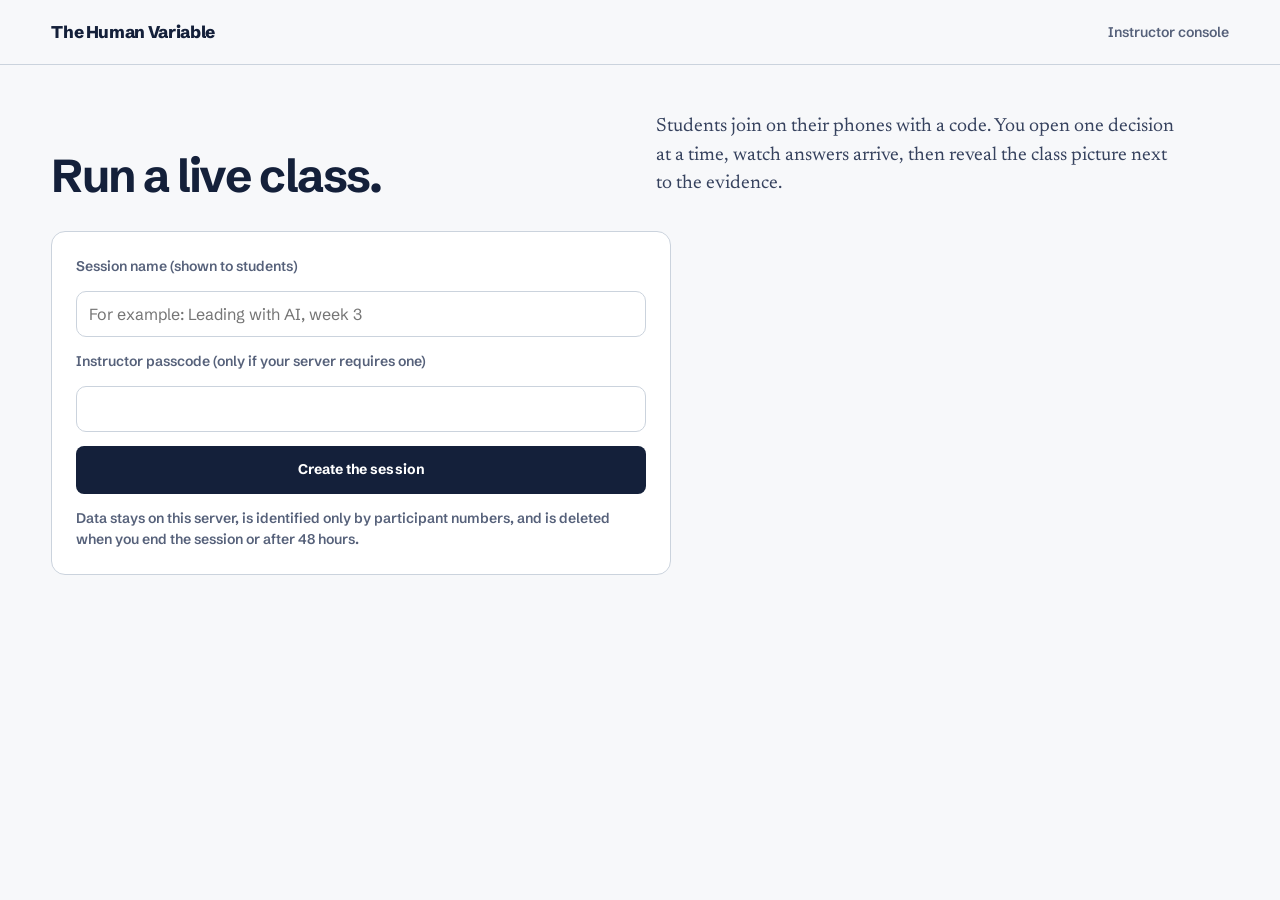
==== commit 0c12c2dd: "Iteration 91: front page without AI markers, flowing lede, Streamlit admin behind a passcode, solo p" ====
--- a/classroom.html
+++ b/classroom.html
@@ -7,7 +7,7 @@
 @font-face{font-family:'Newsreader';src:url([data-uri]) format('woff2');font-weight:200 800;font-display:swap}
 @font-face{font-family:'Newsreader';src:url([data-uri]) format('woff2');font-weight:200 800;font-style:italic;font-display:swap}
 :root{
-  --paper:#eceff3;--surface:#ffffff;--sunk:#e2e7ed;--ink:#14203a;--ink-2:#36425e;--muted:#56617a;--rule:#cbd3dd;--rule-strong:#9aa6b6;
+  --paper:#f7f8fa;--surface:#ffffff;--sunk:#edf0f4;--ink:#14203a;--ink-2:#36425e;--muted:#56617a;--rule:#cbd3dd;--rule-strong:#9aa6b6;
   --you:#2f54eb;--you-soft:#dfe6ff;--you-ink:#1f3cc2;
   --ev:#e0a01c;--ev-soft:#fbefd2;--ev-ink:#7d5200;
   --good:#1d7a52;--bad:#b4362a;
@@ -38,14 +38,14 @@
 .brand{display:flex;align-items:center;gap:10px;text-decoration:none;color:var(--ink);font-weight:800;letter-spacing:-.02em;font-size:17px;white-space:nowrap}
 .brand-glyph{width:26px;height:26px;flex:none}
 .nav{display:flex;gap:4px;margin-left:auto}
-.nav button{padding:8px 12px;border-radius:999px;font-weight:600;font-size:var(--t6);color:var(--ink-2)}
+.nav button{padding:8px 12px;border-radius:6px;font-weight:600;font-size:var(--t6);color:var(--ink-2)}
 .nav button:hover{background:var(--sunk)}
-.nav button[aria-current="page"]{background:var(--ink);color:#fff}
+.nav button[aria-current="page"]{background:none;color:var(--ink);box-shadow:inset 0 -2px 0 var(--ink);border-radius:0}
 .menu-btn{display:none;margin-left:auto;width:40px;height:40px;border-radius:10px;border:1px solid var(--rule)}
 
 /* Shared */
 .wrap{max-width:var(--max);margin:auto;padding:0 var(--gut)}
-.btn{display:inline-flex;align-items:center;justify-content:center;gap:10px;min-height:48px;padding:0 22px;border-radius:999px;font-weight:700;font-size:var(--t6);letter-spacing:.005em;transition:background .15s,transform .15s}
+.btn{display:inline-flex;align-items:center;justify-content:center;gap:10px;min-height:48px;padding:0 22px;border-radius:8px;font-weight:700;font-size:var(--t6);letter-spacing:.005em;transition:background .15s,transform .15s}
 .btn-solid{background:var(--ink);color:#fff}
 .btn-solid:hover:not(:disabled){background:#22325a}
 .btn-you{background:var(--you);color:#fff}
@@ -66,8 +66,8 @@
 
 /* Home */
 .hero{padding-top:clamp(36px,6vw,84px);padding-bottom:clamp(40px,6vw,72px)}
-.hero h1{font-size:clamp(44px,5.4vw,78px);line-height:.98;letter-spacing:-.035em;font-weight:800;margin:0;max-width:none}
-.hero-lede{font-family:var(--serif);font-size:clamp(19px,1.7vw,23px);line-height:1.45;color:var(--ink-2);max-width:34em;margin:0 0 30px}
+.hero h1{font-size:clamp(34px,3.9vw,54px);line-height:1.1;letter-spacing:-.018em;font-weight:700;margin:0;max-width:none}
+.hero-lede{font-family:var(--serif);font-size:clamp(19px,1.7vw,23px);line-height:1.45;color:var(--ink-2);max-width:30em;margin:0 0 30px;text-wrap:pretty}
 .hero-actions{display:flex;flex-wrap:wrap;gap:12px}
 .hero-meta{margin-top:26px;font-size:var(--t7);color:var(--muted)}
 
@@ -100,7 +100,7 @@
 .format svg{display:block;height:34px;width:auto}
 
 .dimant{display:grid;grid-template-columns:1fr 1.2fr;gap:clamp(24px,5vw,72px);align-items:start}
-.dimant h2{font-size:var(--t2);letter-spacing:-.035em;line-height:1.02;margin:0 0 14px}
+.dimant h2{font-size:clamp(26px,2.5vw,34px);letter-spacing:-.012em;line-height:1.15;font-weight:700;margin:0 0 14px}
 .dimant p{font-family:var(--serif);font-size:19px;color:var(--ink-2);margin:0 0 14px}
 .paper-list{list-style:none;margin:0;padding:0;border-top:1px solid var(--rule)}
 .paper-list li{border-bottom:1px solid var(--rule)}
@@ -408,13 +408,13 @@
 .hero{display:block}
 .hero-actions{align-items:center;gap:18px}
 .row-head{display:flex;justify-content:space-between;align-items:baseline;gap:16px;margin-bottom:22px;flex-wrap:wrap}
-.row-head h2{font-size:var(--t2);letter-spacing:-.035em;margin:0;line-height:1}
+.row-head h2{font-size:clamp(26px,2.5vw,34px);letter-spacing:-.012em;font-weight:700;margin:0;line-height:1.15}
 .custom{padding:18px;margin-bottom:16px;display:grid;gap:12px}
 .custom-row{display:flex;gap:8px;flex-wrap:wrap;align-items:center}
 .custom-row .kicker{width:60px}
 .seg small{color:inherit;opacity:.65;font-weight:600}
 .dimant-band{padding-top:0}
-.dimant h2{font-size:var(--t3)}
+
 .lib-tabs{display:inline-flex;gap:4px;padding:4px;border-radius:999px;background:var(--sunk);margin-top:6px}
 .lib-tabs button{padding:9px 16px;border-radius:999px;font-weight:650;font-size:var(--t6)}
 .lib-tabs button[aria-selected="true"]{background:var(--surface);box-shadow:none;border:1px solid var(--rule)}
@@ -487,11 +487,11 @@
 @media (max-width:820px){.dimant>div:first-child{position:static}}
 
 /* one dark editorial band: the research behind the game */
-.dimant-band{background:var(--ink);color:#fff;max-width:none;padding:clamp(40px,6vw,80px) max(var(--gut),calc((100vw - var(--max))/2 + var(--gut)))}
-.dimant-band .dimant h2{color:#fff}.dimant-band .dimant p{color:rgba(255,255,255,.86)}.dimant-band .dimant-stat{color:rgba(255,255,255,.7)}
-.dimant-band .paper-list button{color:#fff;border-color:rgba(255,255,255,.18)}.dimant-band .paper-list small{color:rgba(255,255,255,.66)}
-.dimant-band .btn-line{color:#fff;border-color:rgba(255,255,255,.6)}
-.dimant-band .paper-list li{border-color:rgba(255,255,255,.18)}
+.dimant-band{background:var(--surface);color:var(--ink);border-top:1px solid var(--rule);border-bottom:1px solid var(--rule);max-width:none;padding:clamp(40px,6vw,80px) max(var(--gut),calc((100vw - var(--max))/2 + var(--gut)))}
+.dimant-band .dimant h2{color:var(--ink)}.dimant-band .dimant p{color:var(--ink-2)}.dimant-band .dimant-stat{color:var(--muted)}
+.dimant-band .paper-list button{color:var(--ink);border-color:var(--rule)}.dimant-band .paper-list small{color:var(--muted)}
+.dimant-band .btn-line{color:var(--ink);border-color:var(--ink)}
+.dimant-band .paper-list li{border-color:var(--rule)}
 /* wide screens: the reveal reads in two columns, the finding beside the evidence */
 @media (min-width:1200px){
   .focus:has(.reveal){max-width:min(1480px,max(1240px,calc(100vw - 112px)))}   /* the reveal uses the width the question screen uses (review 48, m-4) */
@@ -604,7 +604,7 @@
 .plate .gap-legend .tag{background:#f0b43c;color:#14203a}
 .study-card{display:grid;grid-template-columns:1fr 1fr;gap:12px 20px;margin:0;padding:18px 22px 20px;border-top:1px solid var(--rule)}
 .study-card dt{font-size:var(--t7);color:var(--muted);font-weight:650;margin-bottom:2px}.study-card dd{margin:0;font-size:var(--t6);line-height:1.4;color:var(--ink)}
-.rev-meta .study-card{padding:16px 0 0;border-top:1px solid var(--rule)}
+.rev-meta .study-card{padding:16px 0 0;border-top:1px solid var(--rule)}.study-card .wide{grid-column:1/-1}
 .rev-meta .theme-strip{padding:14px 0 0;margin-top:18px}
 @media (max-width:520px){.study-card{grid-template-columns:1fr}}
 .reveal{position:relative}
@@ -638,10 +638,10 @@
 
 /* Paths: the featured path as the one dark surface, the rest as an index with rules between entries (one block, no overrides) */
 .paths{display:grid;grid-template-columns:repeat(2,minmax(0,1fr));column-gap:56px;row-gap:0}
-.path{position:relative;display:flex;flex-direction:column;gap:6px;text-align:left;color:var(--ink);background:none;border:0;border-top:1px solid var(--rule);border-radius:0;padding:24px 0 26px}
+.path{position:relative;display:grid;grid-template-columns:minmax(0,1fr) auto;column-gap:20px;row-gap:6px;align-items:baseline;text-align:left;color:var(--ink);background:none;border:0;border-top:1px solid var(--rule);border-radius:0;padding:24px 0 26px}
 .path strong{font-size:20px;letter-spacing:-.02em;line-height:1.15}
-.path>span{text-wrap:pretty;font-family:var(--serif);font-size:16px;line-height:1.45;color:var(--ink-2);max-width:36em}
-.path small{color:var(--muted);font-size:var(--t7)}
+.path>span{grid-column:1/-1;grid-row:2;text-wrap:pretty;font-family:var(--serif);font-size:16px;line-height:1.45;color:var(--ink-2);max-width:36em}
+.path small{grid-column:2;grid-row:1;white-space:nowrap;color:var(--muted);font-size:var(--t7)}
 .path:hover strong{text-decoration:underline;text-decoration-thickness:2px;text-underline-offset:5px}
 .path-flag{font-style:normal;font-size:var(--t7);font-weight:700;color:#f0b43c}
 .strip{display:inline-block;margin:0 10px 0 0;vertical-align:-1px}.strip rect{fill:rgba(20,32,58,.16)}.strip rect.on{fill:var(--ink)}
@@ -693,7 +693,7 @@
 .hero-foot{display:flex;align-items:center;gap:24px;flex-wrap:wrap;margin-top:clamp(32px,4vw,48px);padding-top:24px;border-top:1px solid var(--rule)}.hero-foot .hero-meta{margin:0}
 .try-ruler{margin:0}
 .tr-head{display:grid;grid-template-columns:minmax(0,1fr) 15rem;gap:32px;align-items:end}
-.hero .tr-head h1{font-size:clamp(30px,3.6vw,52px);line-height:1.06;letter-spacing:-.03em;font-weight:800;margin:0}
+.hero .tr-head h1{font-size:clamp(30px,3.6vw,52px);line-height:1.06;letter-spacing:-.015em;font-weight:700;margin:0}
 .tr-read{margin:0;display:flex;flex-direction:column;align-items:flex-end;gap:8px;white-space:nowrap;text-align:right}
 .tr-read b{font-size:clamp(64px,8vw,112px);line-height:1;letter-spacing:-.035em;color:var(--you-ink);font-weight:800}
 .tr-read b.empty{visibility:hidden}.tr-read.ev b{color:#a86f00}
@@ -773,11 +773,11 @@
 .hero:has(.intro){padding-top:clamp(20px,3vw,40px)}
 .intro{max-width:38em}
 .intro h1{font-size:clamp(36px,4.2vw,60px);line-height:1}
-.intro .hero-lede{margin:clamp(18px,2vw,26px) 0 clamp(22px,2.4vw,30px);max-width:31em}
+.intro .hero-lede{margin:clamp(18px,2vw,26px) 0 clamp(22px,2.4vw,30px);max-width:30em}
 .intro .hero-meta{margin-top:20px}
 .hero-grid{display:grid;grid-template-columns:minmax(0,1fr);gap:clamp(28px,3.2vw,44px)}
 .try-wrap{min-width:0}
-@media (min-width:1000px){.hero-grid{grid-template-columns:minmax(0,5fr) minmax(0,6fr);gap:clamp(40px,5vw,88px);align-items:start}.try-wrap{padding:clamp(22px,2.2vw,32px);background:var(--surface);border:1px solid var(--rule);border-radius:var(--r-panel)}.try-wrap .tr-head{grid-template-columns:minmax(0,1fr);gap:8px}.try-wrap .tr-read{flex-direction:row;align-items:baseline;justify-content:flex-start;text-align:left;gap:12px}.try-wrap .tr-read b{font-size:clamp(44px,4.4vw,64px)}.try-wrap .tr-read b.empty{display:none}.try-wrap .tr-read:has(b.empty){display:none}}
+@media (min-width:1000px){.hero-grid{grid-template-columns:minmax(0,5fr) minmax(0,6fr);gap:clamp(40px,5vw,88px);align-items:start}.try-wrap{padding:clamp(22px,2.2vw,32px);background:var(--surface);border:1px solid var(--rule);border-radius:10px}.try-wrap .tr-head{grid-template-columns:minmax(0,1fr);gap:8px}.try-wrap .tr-read{flex-direction:row;align-items:baseline;justify-content:flex-start;text-align:left;gap:12px}.try-wrap .tr-read b{font-size:clamp(44px,4.4vw,64px)}.try-wrap .tr-read b.empty{display:none}.try-wrap .tr-read:has(b.empty){display:none}}
 body:has(.credit) .foot-by{display:none}
 .try-wrap .row-head{align-items:baseline;margin-bottom:14px}
 .try-wrap .row-head h2{font-size:var(--t6);font-weight:700;letter-spacing:0;line-height:1.3;color:var(--ink-2)}
@@ -802,8 +802,8 @@
 .credit strong{color:var(--ink)}.credit a{white-space:nowrap;display:inline-block;padding:6px 0;color:var(--ink-2);text-decoration:underline;text-underline-offset:3px}
 .row-head .row-note{margin-right:auto;font-size:var(--t6);color:var(--muted)}
 .tr-scene{font-family:var(--serif);font-size:clamp(17px,1.5vw,20px);line-height:1.45;color:var(--ink-2);margin:0 0 10px;max-width:40em}
-.paper-more{margin-top:0}.paper-more summary{cursor:pointer;padding:14px 0;font-weight:650;color:#fff;list-style:none;border-bottom:1px solid rgba(255,255,255,.18)}
-.paper-more summary::-webkit-details-marker{display:none}.paper-more summary::after{content:' ▾';color:#b9c3dc}.paper-more[open] summary::after{content:' ▴'}
+.paper-more{margin-top:0}.paper-more summary{cursor:pointer;padding:14px 0;font-weight:650;color:var(--ink);list-style:none;border-bottom:1px solid var(--rule)}
+.paper-more summary::-webkit-details-marker{display:none}.paper-more summary::after{content:' ▾';color:var(--muted)}.paper-more[open] summary::after{content:' ▴'}
 .paper-more[open] summary{border-bottom:0}.paper-more .paper-list{border-top:0}
 
 .resume-r{display:flex;align-items:center;gap:6px}
@@ -822,13 +822,15 @@
 
 .by-name{color:var(--ink)}.credit .by-name,.bar-credit .by-name,.foot .by-name{display:inline;padding:0;color:var(--ink);text-decoration:underline;text-underline-offset:3px}
 
-/* The lede breaks between its phrases, not inside them, where the column is wide enough for a whole phrase (owner, 2026-11-13; review 50, m-6). */
+/* the lede is one flowing paragraph, with no forced breaks (owner, 2026-11-18) */
 .hero-lede .ph{display:contents}
-@media (min-width:1100px),(min-width:600px) and (max-width:900px){.hero-lede .ph{display:inline-block;white-space:nowrap}}
 
 /* review 52, m-5: with fewer than eight calls the record is one column, so neither side leaves a hole */
 .rec-grid.rec-stack{grid-template-columns:minmax(0,1fr);max-width:760px}
-.score-big .neg{letter-spacing:0;margin-right:.07em}
+.score-big .num .neg{font-size:inherit;color:inherit;letter-spacing:0;margin-right:.07em}   /* review 55, M-1: .score-big span is 14 px and muted; the minus is part of the number */
+/* review 53, m-5: on a short wide screen (a projector at 1280x720) the question screens of the causal items fit without scrolling */
+@media (min-width:1000px) and (max-height:760px){.focus-card .opt{padding-top:7px;padding-bottom:7px}.focus-card .dag{margin-bottom:10px}.focus-card .dag-hint{display:none}}
+.deleg-cmp .chip{font-size:max(13px,.8125rem)}   /* the chip text stays at 13 px or more (review 56, m-13) */
 /* Instructor console additions */
 .field{height:46px;border:1px solid var(--rule);border-radius:var(--r-ctl);padding:0 12px;background:var(--surface)}
 .join-banner{display:flex;align-items:center;justify-content:space-between;gap:24px;padding:18px 24px}
@@ -948,12 +950,16 @@
 body.projector:has(.rv) .rv-tag{font-size:.95em}body.projector:has(.rv) .play-grid>.card h3,body.projector:has(.rv) .kicker{font-size:17px}
 /* Projector: no label under 17 px before the zoom, the small units on the reveal too (review 50, m-3). */
 body.projector .kicker,body.projector .rv-unit,body.projector .rv-tag{font-size:17px}
+
+/* a short projected screen: secondary lines go, the question, the options and the lesson keep their size (review 56, m-5) */
+body.projector.proj-tight .stage-meta,body.projector.proj-tight .proj-factors,body.projector.proj-tight .join-text .kicker:last-child:not(:nth-child(3)),body.projector.proj-tight .proj-left .lesson:last-child{display:none}
+body.projector:has(.rv) .proj-left .lesson p,body.projector:has(.rv) .proj-left .pl-explain{font-size:clamp(16px,1.25vw,21px)}
 </style></head>
 <body>
 <header class="bar"><div class="bar-in"><a class="brand" href="./">The Human Variable</a><span class="kicker" style="margin-left:auto">Instructor console</span></div></header>
 <main id="view" tabindex="-1"></main>
 <div id="toast" class="toast" role="status" aria-live="polite"></div>
-<script>const BANK = {"schema":"1.0","title":"THE HUMAN VARIABLE","subtitle":"An interactive decision lab","attribution":"Original concept by Eugen Dimant","sources":{"noy23":{"id":"noy23","authors":"Noy & Zhang","year":2023,"title":"Experimental evidence on the productivity effects of generative artificial intelligence","venue":"Science","url":"https://doi.org/10.1126/science.adh2586","doi":"10.1126/science.adh2586","kind":"peer-reviewed","takeaway":"In a 453-person writing experiment, time decreased 40% and quality increased 18%.","volume":"381(6654)","pages":"187-192","verification":{"status":"verified_abstract","checked":"2026-10-31","metadata":"matched Crossref record","text_read":"abstract only (Crossref record)","text_url":"https://api.crossref.org/works/10.1126/science.adh2586"}},"bry25":{"id":"bry25","authors":"Brynjolfsson, Li & Raymond","year":2025,"title":"Generative AI at Work","venue":"Quarterly Journal of Economics","url":"https://doi.org/10.1093/qje/qjae044","doi":"10.1093/qje/qjae044","kind":"peer-reviewed","takeaway":"AI assistance raised customer-support issues resolved per hour 15% on average, with larger gains for less experienced workers.","volume":"140(2)","pages":"889-942","verification":{"status":"verified_abstract","checked":"2026-10-31","metadata":"matched Crossref record","text_read":"abstract only (Crossref record)","text_url":"https://api.crossref.org/works/10.1093/qje/qjae044"},"authors_full":"Erik Brynjolfsson, Danielle Li, Lindsey Raymond"},"dell26":{"id":"dell26","authors":"Dell’Acqua et al.","year":2026,"title":"Navigating the Jagged Technological Frontier: Field Experimental Evidence of the Effects of Artificial Intelligence on Knowledge Worker Productivity and Quality","venue":"Organization Science","url":"https://doi.org/10.1287/orsc.2025.21838","doi":"10.1287/orsc.2025.21838","kind":"peer-reviewed","takeaway":"Generative AI performance depended on whether tasks were within or outside the AI capability frontier.","volume":"37(2)","pages":"403-423","verification":{"status":"verified_full_text","checked":"2026-10-31","metadata":"matched Crossref record","text_read":"Full text of the publisher's Organization Science Articles in Advance PDF (published online 11 March 2026), first 100,000 characters"},"authors_full":"Fabrizio Dell'Acqua, Edward McFowland III, Ethan Mollick, Hila Lifshitz, Katherine C. Kellogg, Saran Rajendran, Lisa Krayer, François Candelon, Karim R. Lakhani"},"doshi24":{"id":"doshi24","authors":"Doshi & Hauser","year":2024,"title":"Generative AI enhances individual creativity but reduces the collective diversity of novel content","venue":"Science Advances","url":"https://doi.org/10.1126/sciadv.adn5290","doi":"10.1126/sciadv.adn5290","kind":"peer-reviewed","takeaway":"AI ideas improved evaluated short-story creativity but made resulting stories more similar.","volume":"10(28)","pages":"eadn5290","verification":{"status":"verified_full_text","checked":"2026-10-31","metadata":"matched Crossref record","text_read":"Science Advances article, open access (PMC)","text_url":"https://api.crossref.org/works/10.1126/sciadv.adn5290"}},"diet15":{"id":"diet15","authors":"Dietvorst, Simmons & Massey","year":2015,"title":"Algorithm aversion: People erroneously avoid algorithms after seeing them err","venue":"Journal of Experimental Psychology: General","url":"https://doi.org/10.1037/xge0000033","doi":"10.1037/xge0000033","kind":"peer-reviewed","takeaway":"Observers lose confidence in algorithmic forecasters after seeing them err, even where algorithms outperform humans.","volume":"144(1)","pages":"114-126","verification":{"status":"verified_full_text","checked":"2026-10-31","metadata":"matched Crossref record","text_read":"full text (author PDF, Wharton faculty site; abstract and overview checked via fetch tool)","text_url":"https://faculty.wharton.upenn.edu/wp-content/uploads/2016/11/20-Dietvorst-Simmons-Massey-2015.pdf"}},"logg19":{"id":"logg19","authors":"Logg, Minson & Moore","year":2019,"title":"Algorithm appreciation: People prefer algorithmic to human judgment","venue":"Organizational Behavior and Human Decision Processes","url":"https://doi.org/10.1016/j.obhdp.2018.12.005","doi":"10.1016/j.obhdp.2018.12.005","kind":"peer-reviewed","takeaway":"In several prediction settings, people weigh algorithmic advice more heavily than human advice.","volume":"151","pages":"90-103","verification":{"status":"verified_full_text","checked":"2026-10-31","metadata":"matched Crossref record","text_read":"OBHDP article, published version (PDF), Experiment 1A results p. 93","text_url":"https://ideas.repec.org/a/eee/jobhdp/v151y2019icp90-103.html"}},"cast19":{"id":"cast19","authors":"Castelo, Bos & Lehmann","year":2019,"title":"Task-Dependent Algorithm Aversion","venue":"Journal of Marketing Research","url":"https://doi.org/10.1177/0022243719851788","doi":"10.1177/0022243719851788","kind":"peer-reviewed","takeaway":"Acceptance of algorithms varies with whether tasks seem subjective or objective.","volume":"56(5)","pages":"809-825","verification":{"status":"verified_abstract","checked":"2026-10-31","metadata":"matched Crossref record","text_read":"abstract only (Crossref record)","text_url":"https://api.crossref.org/works/10.1177/0022243719851788"}},"long19":{"id":"long19","authors":"Longoni, Bonezzi & Morewedge","year":2019,"title":"Resistance to Medical Artificial Intelligence","venue":"Journal of Consumer Research","url":"https://doi.org/10.1093/jcr/ucz013","doi":"10.1093/jcr/ucz013","kind":"peer-reviewed","takeaway":"Consumers can resist medical AI, in part from concerns about uniqueness and tailoring.","volume":"46(4)","pages":"629-650","verification":{"status":"verified_abstract","checked":"2026-10-31","metadata":"matched Crossref record","text_read":"abstract only (Crossref abstract)","text_url":"https://api.crossref.org/works/10.1093/jcr/ucz013"}},"frame81":{"id":"frame81","authors":"Tversky & Kahneman","year":1981,"title":"The framing of decisions and the psychology of choice","venue":"Science","url":"https://doi.org/10.1126/science.7455683","doi":"10.1126/science.7455683","kind":"peer-reviewed","takeaway":"Equivalent decision problems can produce different preferences depending on presentation.","volume":"211(4481)","pages":"453-458","verification":{"status":"verified_full_text","checked":"2026-10-31","metadata":"matched Crossref record","text_read":"full text scan, p. 453 (Problems 1 and 2)"}},"anchor74":{"id":"anchor74","authors":"Tversky & Kahneman","year":1974,"title":"Judgment under Uncertainty: Heuristics and Biases","venue":"Science","url":"https://doi.org/10.1126/science.185.4157.1124","doi":"10.1126/science.185.4157.1124","kind":"peer-reviewed","takeaway":"Judgments often rely on representativeness, availability, and adjustment from anchors.","volume":"185(4157)","pages":"1124-1131","verification":{"status":"verified_full_text","checked":"2026-10-31","metadata":"matched Crossref record","text_read":"full text scan, p. 1128","text_url":"https://sites.stat.washington.edu/peter/498.Sp16/Tversky.pdf"}},"defaults01":{"id":"defaults01","authors":"Madrian & Shea","year":2001,"title":"The Power of Suggestion: Inertia in 401(k) Participation and Savings Behavior","venue":"Quarterly Journal of Economics","url":"https://doi.org/10.1162/003355301753265543","doi":"10.1162/003355301753265543","kind":"peer-reviewed","takeaway":"Automatic enrollment increased plan participation, and many retained default rates and allocations.","volume":"116(4)","pages":"1149-1187","verification":{"status":"verified_abstract","checked":"2026-10-31","metadata":"matched Crossref record","text_read":"QJE abstract; participation figures as reported in Cribb & Emmerson (2020, International Tax and Public Finance)"}},"hotel08":{"id":"hotel08","authors":"Goldstein, Cialdini & Griskevicius","year":2008,"title":"A Room with a Viewpoint: Using Social Norms to Motivate Environmental Conservation in Hotels","venue":"Journal of Consumer Research","url":"https://doi.org/10.1086/586910","doi":"10.1086/586910","kind":"peer-reviewed","takeaway":"Descriptive norm appeals outperformed a conventional conservation appeal; local-room norms performed well.","volume":"35(3)","pages":"472-482","verification":{"status":"verified_full_text","checked":"2026-10-31","metadata":"matched Crossref record","text_read":"Journal of Consumer Research article, published version (author-hosted PDF)","text_url":"https://api.crossref.org/works/10.1086/586910"}},"energy07":{"id":"energy07","authors":"Schultz et al.","year":2007,"title":"The Constructive, Destructive, and Reconstructive Power of Social Norms","venue":"Psychological Science","url":"https://doi.org/10.1111/j.1467-9280.2007.01917.x","doi":"10.1111/j.1467-9280.2007.01917.x","kind":"peer-reviewed","takeaway":"Neighborhood average messages induced savings or boomerang effects; injunctive feedback changed that pattern.","volume":"18(5)","pages":"429-434","verification":{"status":"verified_full_text","checked":"2026-10-31","metadata":"matched Crossref record","text_read":"Psychological Science article, published version (author-hosted PDF)","text_url":"https://api.crossref.org/works/10.1111/j.1467-9280.2007.01917.x"}},"norms24":{"id":"norms24","authors":"Dimant, Gelfand, Hochleitner & Sonderegger","year":2025,"title":"Strategic Behavior with Tight, Loose, and Polarized Norms","venue":"Management Science","url":"https://doi.org/10.1287/mnsc.2023.01022","doi":"10.1287/mnsc.2023.01022","kind":"peer-reviewed","takeaway":"The distribution shape, not only its average, influenced behavior in strategic norm settings.","volume":"71(3)","pages":"2245-2263","verification":{"status":"verified_full_text","checked":"2026-10-31","metadata":"matched Crossref record","text_read":"full text (author-hosted PDF on michelegelfand.com) plus Crossref abstract","text_url":"https://www.michelegelfand.com/_files/ugd/6df109_20edd4d076c5479b8c7221bf8a8b7552.pdf"},"authors_full":"Eugen Dimant, Michele Gelfand, Anna Hochleitner, Silvia Sonderegger"},"plural24":{"id":"plural24","authors":"Panizza, Dimant, Kimbrough & Vostroknutov","year":2024,"title":"Measuring norm pluralism and perceived polarization in US politics","venue":"PNAS Nexus","url":"https://doi.org/10.1093/pnasnexus/pgae413","doi":"10.1093/pnasnexus/pgae413","kind":"peer-reviewed","takeaway":"Norm-drawing recovered within- and between-party diversity beyond single-norm measures.","volume":"3(10)","pages":"pgae413","verification":{"status":"verified_full_text","checked":"2026-10-31","metadata":"matched Crossref record","text_read":"Full text (OUP HTML version of record); quoted sentences rechecked verbatim on 2026-10-31","text_url":"https://academic.oup.com/pnasnexus/article/3/10/pgae413/7822208"}},"resume04":{"id":"resume04","authors":"Bertrand & Mullainathan","year":2004,"title":"Are Emily and Greg More Employable Than Lakisha and Jamal? A Field Experiment on Labor Market Discrimination","venue":"American Economic Review","url":"https://doi.org/10.1257/0002828042002561","doi":"10.1257/0002828042002561","kind":"peer-reviewed","takeaway":"White-sounding names received 50% more callbacks in a US resume field experiment.","volume":"94(4)","pages":"991-1013","verification":{"status":"verified_full_text","checked":"2026-11-11","metadata":"matched Crossref record","text_read":"full text of the published article (AER 94(4), pp. 991-1013): abstract, Section III.A and Table 1","text_url":"https://users.ssc.wisc.edu/~gwallace/Papers/Bertrand%20&%20Mullainathan%20(2004).pdf"}},"blind00":{"id":"blind00","authors":"Goldin & Rouse","year":2000,"title":"Orchestrating Impartiality: The Impact of \"Blind\" Auditions on Female Musicians","venue":"American Economic Review","url":"https://doi.org/10.1257/aer.90.4.715","doi":"10.1257/aer.90.4.715","kind":"peer-reviewed","takeaway":"Concealing identity during auditions increased women advancing and being hired in study settings, with uncertainty around some estimates.","volume":"90(4)","pages":"715-741","verification":{"status":"verified_full_text","checked":"2026-10-31","metadata":"matched Crossref record","text_read":"AER article, published version (journal PDF)","text_url":"https://api.crossref.org/works/10.1257/aer.90.4.715"}},"cent10":{"id":"cent10","authors":"Centola","year":2010,"title":"The Spread of Behavior in an Online Social Network Experiment","venue":"Science","url":"https://doi.org/10.1126/science.1185231","doi":"10.1126/science.1185231","kind":"peer-reviewed","takeaway":"Repeated reinforcement from clustered network ties spread the studied health behavior farther than random networks.","volume":"329(5996)","pages":"1194-1197","verification":{"status":"verified_full_text","checked":"2026-10-31","metadata":"matched Crossref record","text_read":"full text (author-hosted PDF copy)","text_url":"https://faculty.cs.byu.edu/%7Emike/mikeg/papers/SpreadofBehaviorinSocialNetworkExperimentScience.pdf"}},"team10":{"id":"team10","authors":"Woolley et al.","year":2010,"title":"Evidence for a Collective Intelligence Factor in the Performance of Human Groups","venue":"Science","url":"https://doi.org/10.1126/science.1193147","doi":"10.1126/science.1193147","kind":"peer-reviewed","takeaway":"Group performance across tasks related to social sensitivity and conversational turn-taking.","volume":"330(6004)","pages":"686-688","verification":{"status":"verified_abstract","checked":"2026-10-31","metadata":"matched Crossref record","text_read":"abstract only (PubMed)","text_url":"https://pubmed.ncbi.nlm.nih.gov/20929725/"}},"subtract21":{"id":"subtract21","authors":"Adams et al.","year":2021,"title":"People systematically overlook subtractive changes","venue":"Nature","url":"https://doi.org/10.1038/s41586-021-03380-y","doi":"10.1038/s41586-021-03380-y","kind":"peer-reviewed","takeaway":"People often default to adding rather than subtracting when asked to improve a situation.","volume":"592(7853)","pages":"258-261","verification":{"status":"verified_published_excerpts","checked":"2026-10-31","metadata":"matched Crossref record","text_read":"publisher article page: abstract and Extended Data figure legends","text_url":"https://www.nature.com/articles/s41586-021-03380-y"}},"plural93":{"id":"plural93","authors":"Prentice & Miller","year":1993,"title":"Pluralistic ignorance and alcohol use on campus: Some consequences of misperceiving the social norm","venue":"Journal of Personality and Social Psychology","url":"https://doi.org/10.1037/0022-3514.64.2.243","doi":"10.1037/0022-3514.64.2.243","kind":"peer-reviewed","takeaway":"Students thought peers were more comfortable with campus drinking than they themselves were. Men's attitudes later shifted toward that mistaken norm, and feeling out of step was linked to alienation from campus.","volume":"64(2)","pages":"243-256","verification":{"status":"verified_abstract","checked":"2026-10-31","metadata":"matched Crossref record","text_read":"abstract only (Princeton research portal)","text_url":"https://collaborate.princeton.edu/en/publications/pluralistic-ignorance-and-alcohol-use-on-campus-some-consequences/"}},"loss15":{"id":"loss15","authors":"Walasek & Stewart","year":2015,"title":"How to make loss aversion disappear and reverse: Tests of the decision by sampling origin of loss aversion","venue":"Journal of Experimental Psychology: General","url":"https://doi.org/10.1037/xge0000039","doi":"10.1037/xge0000039","kind":"peer-reviewed","takeaway":"Laboratory context and distributions can reduce or reverse apparent loss aversion.","volume":"144(1)","pages":"7-11","verification":{"status":"quarantined","checked":"2026-10-31","metadata":"matched Crossref record","note":"Reversal finding contested by a reanalysis (Andre & de Langhe, 2021, JEP: General 150(12), 2659-2665). Withheld from scored play.","text_read":"abstract only"}},"contact05":{"id":"contact05","authors":"Shelton & Richeson","year":2005,"title":"Intergroup contact and pluralistic ignorance","venue":"Journal of Personality and Social Psychology","url":"https://doi.org/10.1037/0022-3514.88.1.91","doi":"10.1037/0022-3514.88.1.91","kind":"peer-reviewed","takeaway":"People may misattribute each other’s reluctance to initiate intergroup contact.","volume":"88(1)","pages":"91-107","verification":{"status":"verified_abstract","checked":"2026-10-31","metadata":"matched Crossref record","text_read":"abstract only (Princeton research portal record)","text_url":"https://collaborate.princeton.edu/en/publications/intergroup-contact-and-pluralistic-ignorance/"}},"hate23":{"id":"hate23","authors":"Dimant","year":2024,"title":"Hate Trumps Love: The Impact of Political Polarization on Social Preferences","venue":"Management Science","url":"https://doi.org/10.1287/mnsc.2023.4701","doi":"10.1287/mnsc.2023.4701","kind":"peer-reviewed","takeaway":"Across five preregistered studies, ingroup love appeared in feelings of closeness while outgroup hate appeared in observed behavior; tested nudges improved prosociality but did not close the polarization gap.","volume":"70(1)","pages":"1-31","verification":{"status":"verified_full_text","checked":"2026-10-31","metadata":"matched Crossref record","text_read":"Management Science article (Articles in Advance), published version (author-hosted PDF)","text_url":"https://api.crossref.org/works/10.1287/mnsc.2023.4701"}},"contagion19":{"id":"contagion19","authors":"Dimant","year":2019,"title":"Contagion of pro- and anti-social behavior among peers and the role of social proximity","venue":"Journal of Economic Psychology","url":"https://doi.org/10.1016/j.joep.2019.04.009","doi":"10.1016/j.joep.2019.04.009","kind":"peer-reviewed","takeaway":"In the experimental settings, antisocial behavior spread more strongly than prosocial behavior, especially among socially close peers.","volume":"73","pages":"66-88","verification":{"status":"verified_full_text","checked":"2026-10-31","metadata":"matched Crossref record","text_read":"Journal of Economic Psychology article, published version (author-hosted PDF); numbers identical to the accepted manuscript"},"authors_full":"Eugen Dimant"},"measure23":{"id":"measure23","authors":"Dimant","year":2023,"title":"Beyond average: A method for measuring the tightness, looseness, and polarization of social norms","venue":"Economics Letters","url":"https://doi.org/10.1016/j.econlet.2023.111417","doi":"10.1016/j.econlet.2023.111417","kind":"peer-reviewed","takeaway":"Introduces an incentive-compatible method to elicit the distribution of perceived norms rather than only the most common norm.","volume":"233","pages":"111417","verification":{"status":"verified_abstract","checked":"2026-10-31","metadata":"matched Crossref record","text_read":"abstract only (IDEAS/RePEc); ScienceDirect not accessible","text_url":"https://ideas.repec.org/a/eee/ecolet/v233y2023ics0165176523004433.html"}},"vaccaro24":{"id":"vaccaro24","authors":"Vaccaro, Almaatouq & Malone","authors_full":"Michelle Vaccaro, Abdullah Almaatouq, Thomas W. Malone","year":2024,"title":"When combinations of humans and AI are useful: A systematic review and meta-analysis","venue":"Nature Human Behaviour","volume":"8(12)","pages":"2293-2303","doi":"10.1038/s41562-024-02024-1","url":"https://doi.org/10.1038/s41562-024-02024-1","kind":"peer-reviewed","takeaway":"Human-AI combinations beat humans alone but on average underperform the better of humans or AI alone; they gain when humans are the stronger party.","verification":{"status":"verified_full_text","checked":"2026-10-31","metadata":"matched Crossref record","text_read":"Full text (Results and Discussion) via Europe PMC open-access XML","text_url":"https://www.ebi.ac.uk/europepmc/webservices/rest/PMC11659167/fullTextXML"}},"bastani25":{"id":"bastani25","authors":"Bastani et al.","authors_full":"Hamsa Bastani, Osbert Bastani, Alp Sungu, Haosen Ge, Özge Kabakcı, Rei Mariman","year":2025,"title":"Generative AI without guardrails can harm learning: Evidence from high school mathematics","venue":"Proceedings of the National Academy of Sciences","volume":"122(26)","pages":"e2422633122","doi":"10.1073/pnas.2422633122","url":"https://doi.org/10.1073/pnas.2422633122","kind":"peer-reviewed","takeaway":"Unrestricted GPT-4 raised practice grades but lowered later unaided exam grades by 17%; a tutor version with safeguards avoided the harm.","verification":{"status":"verified_full_text","checked":"2026-10-31","metadata":"matched Crossref record","text_read":"Abstract (PubMed 40560616) and full text via Europe PMC open-access XML (PMC12232635)","text_url":"https://www.ebi.ac.uk/europepmc/webservices/rest/PMC12232635/fullTextXML"},"flags":"Correction (PNAS 2025, doi:10.1073/pnas.2518204122) fixes one author affiliation only; findings unchanged."},"dietvorst18":{"id":"dietvorst18","authors":"Dietvorst, Simmons & Massey","authors_full":"Berkeley J. Dietvorst, Joseph P. Simmons, Cade Massey","year":2018,"title":"Overcoming Algorithm Aversion: People Will Use Imperfect Algorithms If They Can (Even Slightly) Modify Them","venue":"Management Science","volume":"64(3)","pages":"1155-1170","doi":"10.1287/mnsc.2016.2643","url":"https://doi.org/10.1287/mnsc.2016.2643","kind":"peer-reviewed","takeaway":"People are far more willing to use an imperfect algorithm when they may adjust its output, even slightly, and the size of the allowed adjustment barely matters.","verification":{"status":"verified_accepted_manuscript","checked":"2026-10-31","metadata":"matched Crossref record","text_read":"accepted manuscript of the Management Science article (UPenn deposit)","text_url":"https://core.ac.uk/download/219378607.pdf"},"flags":"An earlier manuscript on a Wharton site (marketing.wharton.upenn.edu) has a different Study 2 (state rankings, N = 1,040, 47/75/77%); do not use those numbers. Numbers here follow the deposit tied to the published version (Study 2, N = 816)."},"kleinberg18":{"id":"kleinberg18","authors":"Kleinberg et al.","authors_full":"Jon Kleinberg, Himabindu Lakkaraju, Jure Leskovec, Jens Ludwig, Sendhil Mullainathan","year":2018,"title":"Human Decisions and Machine Predictions","venue":"The Quarterly Journal of Economics","volume":"133(1)","pages":"237-293","doi":"10.1093/qje/qjx032","url":"https://doi.org/10.1093/qje/qjx032","kind":"peer-reviewed","takeaway":"A machine-learning risk model could cut crime up to 24.7% at the same bail jailing rate, or cut jailing up to 41.9% with no rise in crime.","verification":{"status":"verified_abstract","checked":"2026-10-31","metadata":"matched Crossref record","text_read":"Journal abstract (Crossref and RePEc records)","text_url":"https://econpapers.repec.org/RePEc:oup:qjecon:v:133:y:2018:i:1:p:237-293."}},"obermeyer19":{"id":"obermeyer19","authors":"Obermeyer, Powers, Vogeli & Mullainathan","authors_full":"Ziad Obermeyer, Brian Powers, Christine Vogeli, Sendhil Mullainathan","year":2019,"title":"Dissecting racial bias in an algorithm used to manage the health of populations","venue":"Science","volume":"366(6464)","pages":"447-453","doi":"10.1126/science.aax2342","url":"https://doi.org/10.1126/science.aax2342","kind":"peer-reviewed","takeaway":"A widely used health algorithm predicted cost rather than need, so it underrated Black patients' needs; fixing the disparity would raise their share of extra help from 17.7% to 46.5%.","verification":{"status":"verified_abstract","checked":"2026-10-31","metadata":"matched Crossref record","text_read":"Journal abstract (Crossref and PubMed 31649194)","text_url":"https://pubmed.ncbi.nlm.nih.gov/31649194/"}},"hoffman18":{"id":"hoffman18","authors":"Hoffman, Kahn & Li","authors_full":"Mitchell Hoffman, Lisa B. Kahn, Danielle Li","year":2018,"title":"Discretion in Hiring","venue":"The Quarterly Journal of Economics","volume":"133(2)","pages":"765-800","doi":"10.1093/qje/qjx042","url":"https://doi.org/10.1093/qje/qjx042","kind":"peer-reviewed","takeaway":"At 15 firms that introduced job testing, managers who hired against test recommendations ended up with worse average hires.","verification":{"status":"verified_abstract","checked":"2026-10-31","metadata":"matched Crossref record","text_read":"Journal abstract (RePEc record of the QJE article)","text_url":"https://econpapers.repec.org/RePEc:oup:qjecon:v:133:y:2018:i:2:p:765-800."}},"lambrecht19":{"id":"lambrecht19","authors":"Lambrecht & Tucker","authors_full":"Anja Lambrecht, Catherine Tucker","year":2019,"title":"Algorithmic Bias? An Empirical Study of Apparent Gender-Based Discrimination in the Display of STEM Career Ads","venue":"Management Science","volume":"65(7)","pages":"2966-2981","doi":"10.1287/mnsc.2018.3093","url":"https://doi.org/10.1287/mnsc.2018.3093","kind":"peer-reviewed","takeaway":"A gender-neutral STEM job ad reached fewer women because younger women are costlier to reach, so cost-optimizing delivery crowded them out.","verification":{"status":"verified_abstract","checked":"2026-10-31","metadata":"matched Crossref record","text_read":"Journal abstract (Crossref and RePEc records)","text_url":"https://econpapers.repec.org/RePEc:inm:ormnsc:v:65:y:2019:i:7:p:2966-2981"}},"jakesch23":{"id":"jakesch23","authors":"Jakesch, Hancock & Naaman","authors_full":"Maurice Jakesch, Jeffrey T. Hancock, Mor Naaman","year":2023,"title":"Human heuristics for AI-generated language are flawed","venue":"Proceedings of the National Academy of Sciences","volume":"120(11)","pages":"e2208839120","doi":"10.1073/pnas.2208839120","url":"https://doi.org/10.1073/pnas.2208839120","kind":"peer-reviewed","takeaway":"People identified AI-written self-presentations with only 50 to 52% accuracy because they rely on misleading cues.","verification":{"status":"verified_full_text","checked":"2026-10-31","metadata":"matched Crossref record","text_read":"Full text via PNAS page and Europe PMC open-access XML (PMC10089155)","text_url":"https://www.ebi.ac.uk/europepmc/webservices/rest/PMC10089155/fullTextXML"}},"salvi25":{"id":"salvi25","authors":"Salvi, Horta Ribeiro, Gallotti & West","authors_full":"Francesco Salvi, Manoel Horta Ribeiro, Riccardo Gallotti, Robert West","year":2025,"title":"On the conversational persuasiveness of GPT-4","venue":"Nature Human Behaviour","volume":"9(8)","pages":"1645-1653","doi":"10.1038/s41562-025-02194-6","url":"https://doi.org/10.1038/s41562-025-02194-6","kind":"peer-reviewed","takeaway":"In short online debates, GPT-4 given basic demographic data raised the odds of opinion change by 81.2% versus human opponents; without the data it was not significantly better.","verification":{"status":"verified_full_text","checked":"2026-10-31","metadata":"matched Crossref record","text_read":"Full text of the Nature Human Behaviour article PDF (journal header and DOI present; online date placeholder) plus Crossref abstract"}},"altay24":{"id":"altay24","authors":"Altay & Gilardi","authors_full":"Sacha Altay, Fabrizio Gilardi","year":2024,"title":"People are skeptical of headlines labeled as AI-generated, even if true or human-made, because they assume full AI automation","venue":"PNAS Nexus","volume":"3(10)","pages":"pgae403","doi":"10.1093/pnasnexus/pgae403","url":"https://doi.org/10.1093/pnasnexus/pgae403","kind":"peer-reviewed","takeaway":"An 'AI-generated' label lowers belief in and sharing of headlines even when they are true or human-made, at about one-third the effect of a 'false' label.","verification":{"status":"verified_full_text","checked":"2026-10-31","metadata":"matched Crossref record","text_read":"Full text via Europe PMC open-access XML (PMC11443540), first 100,000 characters","text_url":"https://www.ebi.ac.uk/europepmc/webservices/rest/PMC11443540/fullTextXML"}},"bucinca21":{"id":"bucinca21","authors":"Buçinca, Malaya & Gajos","authors_full":"Zana Buçinca, Maja Barbara Malaya, Krzysztof Z. Gajos","year":2021,"title":"To Trust or to Think: Cognitive Forcing Functions Can Reduce Overreliance on AI in AI-assisted Decision-making","venue":"Proceedings of the ACM on Human-Computer Interaction (CSCW1)","volume":"5(CSCW1)","pages":"1-21","doi":"10.1145/3449287","url":"https://doi.org/10.1145/3449287","kind":"peer-reviewed","takeaway":"Designs that force people to think before accepting AI advice reduced overreliance more than plain explanations, but users liked them least.","verification":{"status":"verified_abstract","checked":"2026-10-31","metadata":"matched Crossref record","text_read":"Journal abstract (Crossref); ACM full text did not load, so no preprint numbers are used","text_url":"https://api.crossref.org/works/10.1145/3449287"}},"yeomans19":{"id":"yeomans19","authors":"Yeomans, Shah, Mullainathan & Kleinberg","authors_full":"Michael Yeomans, Anuj Shah, Sendhil Mullainathan, Jon Kleinberg","year":2019,"title":"Making sense of recommendations","venue":"Journal of Behavioral Decision Making","volume":"32(4)","pages":"403-414","doi":"10.1002/bdm.2118","url":"https://doi.org/10.1002/bdm.2118","kind":"peer-reviewed","takeaway":"Recommender systems beat strangers, friends and family at predicting which jokes people like, yet people preferred human recommenders whose process felt easier to understand.","verification":{"status":"verified_abstract","checked":"2026-10-31","metadata":"matched Crossref record","text_read":"Journal abstract (Crossref)","text_url":"https://api.crossref.org/works/10.1002/bdm.2118"}},"grove00":{"id":"grove00","authors":"Grove et al.","authors_full":"William M. Grove, David H. Zald, Boyd S. Lebow, Beth E. Snitz, Chad Nelson","year":2000,"title":"Clinical versus mechanical prediction: A meta-analysis","venue":"Psychological Assessment","volume":"12(1)","pages":"19-30","doi":"10.1037/1040-3590.12.1.19","url":"https://doi.org/10.1037/1040-3590.12.1.19","kind":"peer-reviewed","takeaway":"Across 136 studies, statistical formulas were about 10% more accurate than expert clinical judgment, and experts were clearly better in only 6% to 16% of studies.","verification":{"status":"verified_full_text","checked":"2026-10-31","metadata":"matched Crossref record","text_read":"Abstract (University of Minnesota Experts record) and full-text PDF showing 2000, Vol. 12, No. 1 and APA copyright"}},"gordon19":{"id":"gordon19","authors":"Gordon et al.","authors_full":"Brett R. Gordon, Florian Zettelmeyer, Neha Bhargava, Dan Chapsky","year":2019,"title":"A Comparison of Approaches to Advertising Measurement: Evidence from Big Field Experiments at Facebook","venue":"Marketing Science","volume":"38(2)","pages":"193-225","doi":"10.1287/mksc.2018.1135","url":"https://doi.org/10.1287/mksc.2018.1135","kind":"peer-reviewed","takeaway":"Observational estimates of ad lift often missed the randomized lift by a factor of three, mostly overstating it.","verification":{"status":"verified_full_text","checked":"2026-10-31","metadata":"matched Crossref record","text_read":"Full text (INFORMS Articles in Advance version) plus Crossref metadata; verified in earlier audit pass (new_sources.json)","text_url":"https://doi.org/10.1287/mksc.2018.1135"},"flags":["Articles-in-Advance pagination differs from print; print 38(2):193-225 per Crossref."]},"lewis15":{"id":"lewis15","authors":"Lewis & Rao","authors_full":"Randall A. Lewis, Justin M. Rao","year":2015,"title":"The Unfavorable Economics of Measuring the Returns to Advertising","venue":"The Quarterly Journal of Economics","volume":"130(4)","pages":"1941-1973","doi":"10.1093/qje/qjv023","url":"https://doi.org/10.1093/qje/qjv023","kind":"peer-reviewed","takeaway":"Across 25 large ad experiments, the median ROI confidence interval was over 100 percentage points wide.","verification":{"status":"verified_abstract","checked":"2026-10-31","metadata":"matched Crossref record","text_read":"Abstract (Crossref record)","text_url":"https://api.crossref.org/works/10.1093/qje/qjv023"}},"thaler04":{"id":"thaler04","authors":"Thaler & Benartzi","authors_full":"Richard H. Thaler, Shlomo Benartzi","year":2004,"title":"Save More Tomorrow: Using Behavioral Economics to Increase Employee Saving","venue":"Journal of Political Economy","volume":"112(S1)","pages":"S164-S187","doi":"10.1086/380085","url":"https://doi.org/10.1086/380085","kind":"peer-reviewed","takeaway":"Precommitting future raises to saving lifted participants' savings rates from 3.5% to 13.6% over 40 months.","verification":{"status":"verified_abstract","checked":"2026-10-31","metadata":"matched Crossref record","text_read":"Abstract (EconPapers record of the JPE article); a 2003 working-paper draft was also read for design context but not used for numbers","text_url":"https://econpapers.repec.org/RePEc:ucp:jpolec:v:112:y:2004:i:s1:p:s164-s187"},"flags":["First implementation is a non-randomized company rollout."]},"buehler94":{"id":"buehler94","authors":"Buehler, Griffin & Ross","authors_full":"Roger Buehler, Dale Griffin, Michael Ross","year":1994,"title":"Exploring the \"planning fallacy\": Why people underestimate their task completion times","venue":"Journal of Personality and Social Psychology","volume":"67(3)","pages":"366-381","doi":"10.1037/0022-3514.67.3.366","url":"https://doi.org/10.1037/0022-3514.67.3.366","kind":"peer-reviewed","takeaway":"Only 29.7% of students finished their thesis by their best-guess date; they predicted 33.9 days and took 55.5.","verification":{"status":"verified_full_text","checked":"2026-10-31","metadata":"matched Crossref record","text_read":"Full text (scanned published article, OCR); verified in earlier audit pass (new_sources.json)","text_url":"https://doi.org/10.1037/0022-3514.67.3.366"}},"bloom15":{"id":"bloom15","authors":"Bloom et al.","authors_full":"Nicholas Bloom, James Liang, John Roberts, Zhichun Jenny Ying","year":2015,"title":"Does Working from Home Work? Evidence from a Chinese Experiment","venue":"The Quarterly Journal of Economics","volume":"130(1)","pages":"165-218","doi":"10.1093/qje/qju032","url":"https://doi.org/10.1093/qje/qju032","kind":"peer-reviewed","takeaway":"Randomized home working raised call-center performance 13% and roughly halved attrition.","verification":{"status":"verified_abstract","checked":"2026-10-31","metadata":"matched Crossref record","text_read":"Abstract (Crossref record)","text_url":"https://api.crossref.org/works/10.1093/qje/qju032"}},"kahneman90":{"id":"kahneman90","authors":"Kahneman, Knetsch & Thaler","authors_full":"Daniel Kahneman, Jack L. Knetsch, Richard H. Thaler","year":1990,"title":"Experimental Tests of the Endowment Effect and the Coase Theorem","venue":"Journal of Political Economy","volume":"98(6)","pages":"1325-1348","doi":"10.1086/261737","url":"https://doi.org/10.1086/261737","kind":"peer-reviewed","takeaway":"Mug owners demanded a median $7.12 to sell, while buyers paid $2.87 and choosers valued it at $3.12.","verification":{"status":"verified_full_text","checked":"2026-10-31","metadata":"matched Crossref record","text_read":"Full text (published JPE article, OCR copy on MIT course site)","text_url":"https://web.mit.edu/curhan/www/docs/Articles/15341_Readings/Behavioral_Decision_Theory/Kahneman_et_al_1990_Experimental_tests.pdf"}},"bloom24":{"id":"bloom24","authors":"Bloom, Han & Liang","authors_full":"Nicholas Bloom, Ruobing Han, James Liang","year":2024,"title":"Hybrid working from home improves retention without damaging performance","venue":"Nature","volume":"630(8018)","pages":"920-925","doi":"10.1038/s41586-024-07500-2","url":"https://doi.org/10.1038/s41586-024-07500-2","kind":"peer-reviewed","takeaway":"Two home days a week cut quits by one-third with no difference in performance reviews or promotions over two years.","verification":{"status":"verified_full_text","checked":"2026-10-31","metadata":"matched Crossref record","text_read":"Abstract (Crossref) and full text (nature.com, open access)","text_url":"https://www.nature.com/articles/s41586-024-07500-2"}},"gneezy00":{"id":"gneezy00","authors":"Gneezy & Rustichini","authors_full":"Uri Gneezy, Aldo Rustichini","year":2000,"title":"A Fine is a Price","venue":"The Journal of Legal Studies","volume":"29(1)","pages":"1-17","doi":"10.1086/468061","url":"https://doi.org/10.1086/468061","kind":"peer-reviewed","takeaway":"A small fine for late day-care pickups increased lateness, which did not fall after the fine was removed.","verification":{"status":"verified_full_text","checked":"2026-10-31","metadata":"matched Crossref record","text_read":"Full text (published JLS article, author-hosted PDF)","text_url":"https://rady.ucsd.edu/_files/faculty-research/uri-gneezy/fine.pdf"}},"bertrand10":{"id":"bertrand10","authors":"Bertrand et al.","authors_full":"Marianne Bertrand, Dean Karlan, Sendhil Mullainathan, Eldar Shafir, Jonathan Zinman","year":2010,"title":"What's Advertising Content Worth? Evidence from a Consumer Credit Marketing Field Experiment","venue":"The Quarterly Journal of Economics","volume":"125(1)","pages":"263-305","doi":"10.1162/qjec.2010.125.1.263","url":"https://doi.org/10.1162/qjec.2010.125.1.263","kind":"peer-reviewed","takeaway":"Simple ad features, such as a photo of an attractive woman, raised loan demand about as much as a 25% interest-rate cut.","verification":{"status":"verified_abstract","checked":"2026-10-31","metadata":"matched Crossref record","text_read":"Abstract (EconPapers record of the QJE article); country and lender from J-PAL project page","text_url":"https://econpapers.repec.org/RePEc:oup:qjecon:v:125:y:2010:i:1:p:263-306."}},"iyengar00":{"id":"iyengar00","authors":"Iyengar & Lepper","authors_full":"Sheena S. Iyengar, Mark R. Lepper","year":2000,"title":"When choice is demotivating: Can one desire too much of a good thing?","venue":"Journal of Personality and Social Psychology","volume":"79(6)","pages":"995-1006","doi":"10.1037/0022-3514.79.6.995","url":"https://doi.org/10.1037/0022-3514.79.6.995","kind":"peer-reviewed","takeaway":"In a grocery tasting booth, about 30% of shoppers bought jam after seeing 6 flavors versus 3% after seeing 24.","verification":{"status":"verified_full_text","checked":"2026-10-31","metadata":"matched Crossref record","text_read":"Full text (published JPSP article, course-hosted PDF)","text_url":"https://faculty.washington.edu/jdb/345/345%20Articles/Iyengar%20&%20Lepper%20(2000).pdf"},"flags":["Contested on average: Scheibehenne, Greifeneder & Todd (2010) meta-analysis finds a mean effect near zero. Used only in an item about that contest."]},"scheib10":{"id":"scheib10","authors":"Scheibehenne, Greifeneder & Todd","authors_full":"Benjamin Scheibehenne, Rainer Greifeneder, Peter M. Todd","year":2010,"title":"Can There Ever Be Too Many Options? A Meta-Analytic Review of Choice Overload","venue":"Journal of Consumer Research","volume":"37(3)","pages":"409-425","doi":"10.1086/651235","url":"https://doi.org/10.1086/651235","kind":"peer-reviewed","takeaway":"Across 50 experiments, the mean choice-overload effect was virtually zero, with large variation between studies.","verification":{"status":"verified_full_text","checked":"2026-10-31","metadata":"matched Crossref record","text_read":"Full text (published JCR article, author-hosted PDF)","text_url":"https://abcwest.cogs.indiana.edu/pmwiki/pdf/scheibehenne.options.2010.pdf"}},"kristal20":{"id":"kristal20","authors":"Kristal et al.","authors_full":"Ariella S. Kristal, Ashley V. Whillans, Max H. Bazerman, Francesca Gino, Lisa L. Shu, Nina Mazar, Dan Ariely","year":2020,"title":"Signing at the beginning versus at the end does not decrease dishonesty","venue":"Proceedings of the National Academy of Sciences","volume":"117(13)","pages":"7103-7107","doi":"10.1073/pnas.1911695117","url":"https://doi.org/10.1073/pnas.1911695117","kind":"peer-reviewed","takeaway":"Six studies with 5,000+ participants found no effect of signing first on honest reporting.","verification":{"status":"verified_abstract","checked":"2026-10-31","metadata":"matched Crossref record","text_read":"Abstract (Europe PMC record) plus Crossref metadata","text_url":"https://www.ebi.ac.uk/europepmc/webservices/rest/search?query=DOI:10.1073/pnas.1911695117&resultType=core&format=json"},"flags":["Crossref lists a correction notice (doi:10.1073/pnas.2610441123, 29 June 2026); its body text could not be read, so what it changes is unknown."]},"shu12":{"id":"shu12","authors":"Shu et al.","authors_full":"Lisa L. Shu, Nina Mazar, Francesca Gino, Dan Ariely, Max H. Bazerman","year":2012,"title":"Signing at the beginning makes ethics salient and decreases dishonest self-reports in comparison to signing at the end","venue":"Proceedings of the National Academy of Sciences","volume":"109(38)","pages":"15197-15200","doi":"10.1073/pnas.1209746109","url":"https://doi.org/10.1073/pnas.1209746109","kind":"peer-reviewed","takeaway":"Claimed that signing an honesty statement first reduced dishonesty; retracted by PNAS in 2021.","verification":{"status":"verified_abstract","checked":"2026-10-31","metadata":"matched Crossref record","text_read":"Crossref record (title prefixed RETRACTED; retraction notice doi:10.1073/pnas.2115397118, 13 Sep 2021)","text_url":"https://api.crossref.org/works/10.1073/pnas.1209746109"},"flags":["RETRACTED 13 September 2021 (doi:10.1073/pnas.2115397118). Cited only as the retracted original in a replication item."]},"card12":{"id":"card12","authors":"Card et al.","authors_full":"David Card, Alexandre Mas, Enrico Moretti, Emmanuel Saez","year":2012,"title":"Inequality at Work: The Effect of Peer Salaries on Job Satisfaction","venue":"American Economic Review","volume":"102(6)","pages":"2981-3003","doi":"10.1257/aer.102.6.2981","url":"https://doi.org/10.1257/aer.102.6.2981","kind":"peer-reviewed","takeaway":"Learning peers' pay lowered satisfaction and raised job search among below-median earners; above-median earners were unaffected.","verification":{"status":"verified_full_text","checked":"2026-10-31","metadata":"matched Crossref record","text_read":"AER article, published version (author-hosted PDF)","text_url":"https://econpapers.repec.org/RePEc:aea:aecrev:v:102:y:2012:i:6:p:2981-3003"}},"breza18":{"id":"breza18","authors":"Breza, Kaur & Shamdasani","authors_full":"Emily Breza, Supreet Kaur, Yogita Shamdasani","year":2018,"title":"The Morale Effects of Pay Inequality","venue":"The Quarterly Journal of Economics","volume":"133(2)","pages":"611-663","doi":"10.1093/qje/qjx041","url":"https://doi.org/10.1093/qje/qjx041","kind":"peer-reviewed","takeaway":"Unjustified-looking pay gaps cut output by 0.45 SD and attendance by 18 points; visibly justified gaps had no effect.","verification":{"status":"verified_abstract","checked":"2026-10-31","metadata":"matched Crossref record","text_read":"Abstract (EconPapers/IDEAS records of the QJE article)","text_url":"https://econpapers.repec.org/RePEc:oup:qjecon:v:133:y:2018:i:2:p:611-663."}},"bohnet16":{"id":"bohnet16","authors":"Bohnet, van Geen & Bazerman","authors_full":"Iris Bohnet, Alexandra van Geen, Max Bazerman","year":2016,"title":"When Performance Trumps Gender Bias: Joint vs. Separate Evaluation","venue":"Management Science","volume":"62(5)","pages":"1225-1234","doi":"10.1287/mnsc.2015.2186","url":"https://doi.org/10.1287/mnsc.2015.2186","kind":"peer-reviewed","takeaway":"Evaluators relied more on individual performance and less on gender stereotypes when judging candidates jointly.","verification":{"status":"verified_abstract","checked":"2026-10-31","metadata":"matched Crossref record","text_read":"Abstract (Crossref and EconPapers records); author manuscript read for design context only, numbers not used because its match to the version of record is unconfirmed","text_url":"https://econpapers.repec.org/RePEc:inm:ormnsc:v:62:y:2016:i:5:p:1225-1234"}},"johnson04":{"id":"johnson04","authors":"Johnson & Goldstein","authors_full":"Eric J. Johnson, Daniel G. Goldstein","year":2004,"title":"Defaults and Donation Decisions","venue":"Transplantation","volume":"78(12)","pages":"1713-1716","doi":"10.1097/01.TP.0000149788.10382.B2","url":"https://doi.org/10.1097/01.TP.0000149788.10382.B2","kind":"peer-reviewed","takeaway":"Organ-donor consent was about twice as high under opt-out as opt-in, and active choice matched opt-out.","verification":{"status":"verified_full_text","checked":"2026-10-31","metadata":"matched Crossref record","text_read":"Full text (pre-pagination journal copy hosted by hods.org; pages shown as placeholders)"},"flags":["Cited instead of Johnson & Goldstein (2003) Science 302:1338-1339 because the Science text could not be accessed; exact opt-in/opt-out percentages appear only in a figure and are not used."]},"benartzi01":{"id":"benartzi01","authors":"Benartzi & Thaler","authors_full":"Shlomo Benartzi, Richard H. Thaler","year":2001,"title":"Naive Diversification Strategies in Defined Contribution Saving Plans","venue":"American Economic Review","volume":"91(1)","pages":"79-98","doi":"10.1257/aer.91.1.79","url":"https://doi.org/10.1257/aer.91.1.79","kind":"peer-reviewed","takeaway":"Some investors split contributions evenly across offered funds, so stock exposure tracks the share of stock funds on the menu.","verification":{"status":"verified_abstract","checked":"2026-10-31","metadata":"matched Crossref record","text_read":"Abstract (aeaweb.org)","text_url":"https://www.aeaweb.org/articles?id=10.1257/aer.91.1.79"}},"cohn19":{"id":"cohn19","authors":"Cohn, Maréchal, Tannenbaum & Zünd","authors_full":"Alain Cohn, Michel André Maréchal, David Tannenbaum, Christian Lukas Zünd","year":2019,"title":"Civic honesty around the globe","venue":"Science","volume":"365(6448)","pages":"70-73","doi":"10.1126/science.aau8712","url":"https://doi.org/10.1126/science.aau8712","kind":"peer-reviewed","takeaway":"Lost wallets were reported to their owners more often when they held more money, in 38 of 40 countries.","verification":{"status":"verified_full_text","checked":"2026-10-31","metadata":"matched Crossref record","text_read":"Full text (author-hosted published article) plus Crossref abstract","text_url":"https://davetannenbaum.github.io/documents/Cohn2019.pdf"},"flags":["Cross-country rankings rest on owner email responses; Yang et al. (2023, PNAS 120(29), e2213824120, doi:10.1073/pnas.2213824120) report email response rates were inversely related to collectivism and that a China replication found higher wallet recovery than email responses implied. Items here use the within-country money effect, not country rankings."]},"abeler19":{"id":"abeler19","authors":"Abeler, Nosenzo & Raymond","authors_full":"Johannes Abeler, Daniele Nosenzo, Collin Raymond","year":2019,"title":"Preferences for Truth-Telling","venue":"Econometrica","volume":"87(4)","pages":"1115-1153","doi":"10.3982/ECTA14673","url":"https://doi.org/10.3982/ECTA14673","kind":"peer-reviewed","takeaway":"Across 90 experiments people lie surprisingly little, forgoing about three-quarters of the potential gains from lying.","verification":{"status":"verified_full_text","checked":"2026-10-31","metadata":"matched Crossref record","text_read":"Full text (published Econometrica version with journal header) plus Econometric Society abstract"}},"gachter16":{"id":"gachter16","authors":"Gächter & Schulz","authors_full":"Simon Gächter, Jonathan F. Schulz","year":2016,"title":"Intrinsic honesty and the prevalence of rule violations across societies","venue":"Nature","volume":"531(7595)","pages":"496-499","doi":"10.1038/nature17160","url":"https://doi.org/10.1038/nature17160","kind":"peer-reviewed","takeaway":"Students from societies with more corruption, tax evasion and political fraud bent the rules more in a private die task, but were no more likely to cheat maximally.","verification":{"status":"verified_accepted_manuscript","checked":"2026-10-31","metadata":"matched Crossref record","text_read":"Europe PMC author manuscript of the Nature article","text_url":"https://theigc.org/wp-content/uploads/2016/02/Gaechter-Schulz_Nature2016.pdf"},"flags":["Numbers read from the author manuscript; confirm against the typeset Nature version before display if possible."]},"fischbacher13":{"id":"fischbacher13","authors":"Fischbacher & Föllmi-Heusi","authors_full":"Urs Fischbacher, Franziska Föllmi-Heusi","year":2013,"title":"Lies in Disguise: An Experimental Study on Cheating","venue":"Journal of the European Economic Association","volume":"11(3)","pages":"525-547","doi":"10.1111/jeea.12014","url":"https://doi.org/10.1111/jeea.12014","kind":"peer-reviewed","takeaway":"In a private die-roll task, about 39% of subjects were honest, at most 22% lied fully, and some lied without maximizing income.","verification":{"status":"verified_abstract","checked":"2026-10-31","metadata":"matched Crossref record","text_read":"abstract of the published JEEA article","text_url":"https://ideas.repec.org/a/bla/jeurec/v11y2013i3p525-547.html"}},"hallsworth17":{"id":"hallsworth17","authors":"Hallsworth, List, Metcalfe & Vlaev","authors_full":"Michael Hallsworth, John A. List, Robert D. Metcalfe, Ivo Vlaev","year":2017,"title":"The behavioralist as tax collector: Using natural field experiments to enhance tax compliance","venue":"Journal of Public Economics","volume":"148","pages":"14-31","doi":"10.1016/j.jpubeco.2017.02.003","url":"https://doi.org/10.1016/j.jpubeco.2017.02.003","kind":"peer-reviewed","takeaway":"Adding social norm and public-services messages to UK tax reminder letters raised payment of overdue tax at little cost.","verification":{"status":"verified_abstract","checked":"2026-10-31","metadata":"matched Crossref record","text_read":"Journal abstract (EconPapers record of the JPubE article); design details from the deposited author version (WRAP, dated 30 Nov 2016), whose text and tables disagree on one effect size, so no effect sizes are used","text_url":"https://econpapers.repec.org/RePEc:eee:pubeco:v:148:y:2017:i:c:p:14-31"}},"bail18":{"id":"bail18","authors":"Bail et al.","authors_full":"Christopher A. Bail, Lisa P. Argyle, Taylor W. Brown, John P. Bumpus, Haohan Chen, M. B. Fallin Hunzaker, Jaemin Lee, Marcus Mann, Friedolin Merhout, Alexander Volfovsky","year":2018,"title":"Exposure to opposing views on social media can increase political polarization","venue":"Proceedings of the National Academy of Sciences","volume":"115(37)","pages":"9216-9221","doi":"10.1073/pnas.1804840115","url":"https://doi.org/10.1073/pnas.1804840115","kind":"peer-reviewed","takeaway":"Republicans paid to follow a liberal Twitter bot for a month became more conservative; Democrats' shift was small and not significant.","verification":{"status":"verified_full_text","checked":"2026-10-31","metadata":"matched Crossref record","text_read":"Full text (Europe PMC XML of PMC6140520) plus Crossref abstract","text_url":"https://www.ebi.ac.uk/europepmc/webservices/rest/PMC6140520/fullTextXML"}},"allcott20":{"id":"allcott20","authors":"Allcott, Braghieri, Eichmeyer & Gentzkow","authors_full":"Hunt Allcott, Luca Braghieri, Sarah Eichmeyer, Matthew Gentzkow","year":2020,"title":"The Welfare Effects of Social Media","venue":"American Economic Review","volume":"110(3)","pages":"629-676","doi":"10.1257/aer.20190658","url":"https://doi.org/10.1257/aer.20190658","kind":"peer-reviewed","takeaway":"Four weeks off Facebook reduced polarization and news knowledge and raised subjective well-being.","verification":{"status":"verified_accepted_manuscript","checked":"2026-10-31","metadata":"matched Crossref record","text_read":"authors' final accepted manuscript of the AER article","text_url":"https://web.stanford.edu/~gentzkow/research/facebook.pdf"},"flags":["Effect sizes (SD units, minutes, WTA) were read in the authors' final manuscript dated Nov 2019, not the typeset AER pages; direction of every effect is confirmed by the AER abstract."]},"pennycook21":{"id":"pennycook21","authors":"Pennycook et al.","authors_full":"Gordon Pennycook, Ziv Epstein, Mohsen Mosleh, Antonio A. Arechar, Dean Eckles, David G. Rand","year":2021,"title":"Shifting attention to accuracy can reduce misinformation online","venue":"Nature","volume":"592(7855)","pages":"590-595","doi":"10.1038/s41586-021-03344-2","url":"https://doi.org/10.1038/s41586-021-03344-2","kind":"peer-reviewed","takeaway":"A single private prompt to rate a headline's accuracy modestly raised the quality of news Twitter users shared.","verification":{"status":"verified_full_text","checked":"2026-10-31","metadata":"matched Crossref record","text_read":"Full text (nature.com article page) plus Crossref metadata","text_url":"https://www.nature.com/articles/s41586-021-03344-2"},"flags":["Accuracy-prompt effects are small and debated: a preregistered direct replication of the authors' earlier study (Roozenbeek, Freeman & van der Linden 2021, Psychological Science 32(7), 1169-1178, doi:10.1177/09567976211024535) failed at its first stage (n = 701, p = .67) and found only a small, uncorrected interaction after more data. The item states the effect as modest."]},"vosoughi18":{"id":"vosoughi18","authors":"Vosoughi, Roy & Aral","authors_full":"Soroush Vosoughi, Deb Roy, Sinan Aral","year":2018,"title":"The spread of true and false news online","venue":"Science","volume":"359(6380)","pages":"1146-1151","doi":"10.1126/science.aap9559","url":"https://doi.org/10.1126/science.aap9559","kind":"peer-reviewed","takeaway":"False news spread farther and faster than true news on Twitter, and humans rather than bots drove the gap.","verification":{"status":"verified_abstract","checked":"2026-10-31","metadata":"matched Crossref record","text_read":"Abstract (Europe PMC / PubMed record) plus Crossref metadata; full text not accessible, so the widely cited 70% retweet figure is not used","text_url":"https://www.ebi.ac.uk/europepmc/webservices/rest/search?query=DOI:10.1126/science.aap9559&resultType=core&format=json"}},"bursztyn20":{"id":"bursztyn20","authors":"Bursztyn, González & Yanagizawa-Drott","authors_full":"Leonardo Bursztyn, Alessandra L. González, David Yanagizawa-Drott","year":2020,"title":"Misperceived Social Norms: Women Working Outside the Home in Saudi Arabia","venue":"American Economic Review","volume":"110(10)","pages":"2997-3029","doi":"10.1257/aer.20180975","url":"https://doi.org/10.1257/aer.20180975","kind":"peer-reviewed","takeaway":"Saudi men privately supported women working outside the home but underestimated peers' support; correcting beliefs raised wives' job search.","verification":{"status":"verified_full_text","checked":"2026-10-31","metadata":"matched Crossref record","text_read":"Full text (author-hosted PDF with AER 110(10) header and DOI) plus Crossref abstract","text_url":"https://home.uchicago.edu/bursztyn/Misperceived_Norms.pdf"}},"lees20":{"id":"lees20","authors":"Lees & Cikara","authors_full":"Jeffrey Lees, Mina Cikara","year":2020,"title":"Inaccurate group meta-perceptions drive negative out-group attributions in competitive contexts","venue":"Nature Human Behaviour","volume":"4(3)","pages":"279-286","doi":"10.1038/s41562-019-0766-4","url":"https://doi.org/10.1038/s41562-019-0766-4","kind":"peer-reviewed","takeaway":"Partisans overestimate how negatively the other side views their group's actions; correcting this reduced attributions of obstructionism.","verification":{"status":"verified_abstract","checked":"2026-10-31","metadata":"matched Crossref record","text_read":"Version-of-record abstract and Figure 4 legend on nature.com"},"flags":["Crossref API returned an error; bibliographic data taken from the Springer Nature page (online 11 Nov 2019, issue March 2020). Experiment-level numbers come from the DASH manuscript, not the typeset article."]},"mellers14":{"id":"mellers14","authors":"Mellers et al.","authors_full":"Barbara Mellers, Lyle Ungar, Jonathan Baron, Jaime Ramos, Burcu Gurcay, Katrina Fincher, Sydney E. Scott, Don Moore, Pavel Atanasov, Samuel A. Swift, Terry Murray, Eric Stone, Philip E. Tetlock","year":2014,"title":"Psychological Strategies for Winning a Geopolitical Forecasting Tournament","venue":"Psychological Science","volume":"25(5)","pages":"1106-1115","doi":"10.1177/0956797614524255","url":"https://doi.org/10.1177/0956797614524255","kind":"peer-reviewed","takeaway":"Probability training, teaming and tracking top performers each improved geopolitical forecast accuracy.","verification":{"status":"verified_full_text","checked":"2026-10-31","metadata":"matched Crossref record","text_read":"Full text (eScholarship copy) plus Crossref abstract","text_url":"https://escholarship.org/content/qt4rg4n9vr/qt4rg4n9vr_noSplash_4ff67e56b3dac616e0163b75090705e6.pdf"},"flags":["The paper reports test statistics, not percentage accuracy gains; no percentages are derived here."]},"moore08":{"id":"moore08","authors":"Moore & Healy","authors_full":"Don A. Moore, Paul J. Healy","year":2008,"title":"The trouble with overconfidence","venue":"Psychological Review","volume":"115(2)","pages":"502-517","doi":"10.1037/0033-295X.115.2.502","url":"https://doi.org/10.1037/0033-295X.115.2.502","kind":"peer-reviewed","takeaway":"On hard tasks people overestimate their own score yet think they are worse than others; on easy tasks the reverse.","verification":{"status":"verified_full_text","checked":"2026-10-31","metadata":"matched Crossref record","text_read":"Published version (author-hosted PDF) as recorded in audit/new_sources.json; abstract quotes verbatim","text_url":"https://doi.org/10.1037/0033-295X.115.2.502"}},"masks22":{"id":"masks22","authors":"Dimant et al.","authors_full":"Eugen Dimant, Elena Giulia Clemente, Dylan Pieper, Anna Dreber, Michele Gelfand, Behavioral Science Units Consortium (Crossref also lists Michael Hallsworth, Aline Holzwarth, Piyush Tantia)","year":2022,"title":"Politicizing mask-wearing: predicting the success of behavioral interventions among republicans and democrats in the U.S.","venue":"Scientific Reports","volume":"12","pages":"7575","doi":"10.1038/s41598-022-10524-1","url":"https://doi.org/10.1038/s41598-022-10524-1","kind":"peer-reviewed","takeaway":"Seven mask-wearing nudges showed no effect in either party, yet 1,034 forecasters, experts included, overestimated their effects.","verification":{"status":"verified_full_text","checked":"2026-10-31","metadata":"matched Crossref record","text_read":"Published open access full text (Nature HTML)","text_url":"https://www.nature.com/articles/s41598-022-10524-1"}},"requiem20":{"id":"requiem20","authors":"Dimant, van Kleef & Shalvi","authors_full":"Eugen Dimant, Gerben A. van Kleef, Shaul Shalvi","year":2020,"title":"Requiem for a Nudge: Framing effects in nudging honesty","venue":"Journal of Economic Behavior & Organization","volume":"172","pages":"247-266","doi":"10.1016/j.jebo.2020.02.015","url":"https://doi.org/10.1016/j.jebo.2020.02.015","kind":"peer-reviewed","takeaway":"Four truthful honesty norm-nudges, empirical or normative and positively or negatively framed, did not reduce cheating because they did not shift perceived norms.","verification":{"status":"verified_full_text","checked":"2026-10-31","metadata":"matched Crossref record","text_read":"JEBO article, published version (author-hosted PDF)","text_url":"https://ideas.repec.org/a/eee/jeborg/v172y2020icp247-266.html"}},"notalie23":{"id":"notalie23","authors":"Bicchieri, Dimant & Sonderegger","authors_full":"Cristina Bicchieri, Eugen Dimant, Silvia Sonderegger","year":2023,"title":"It's not a lie if you believe the norm does not apply: Conditional norm-following and belief distortion","venue":"Games and Economic Behavior","volume":"138","pages":"321-354","doi":"10.1016/j.geb.2023.01.005","url":"https://doi.org/10.1016/j.geb.2023.01.005","kind":"peer-reviewed","takeaway":"People tempted to lie for money strategically distort their beliefs about honesty norms to justify it; widespread honesty signals disapproval of lying, but widespread lying does not signal approval.","verification":{"status":"verified_full_text","checked":"2026-10-31","metadata":"matched Crossref record","text_read":"GEB article, published version (author-hosted PDF)","text_url":"https://ideas.repec.org/a/eee/gamebe/v138y2023icp321-354.html"}},"prox22":{"id":"prox22","authors":"Bicchieri, Dimant, Gächter & Nosenzo","authors_full":"Cristina Bicchieri, Eugen Dimant, Simon Gächter, Daniele Nosenzo","year":2022,"title":"Social proximity and the erosion of norm compliance","venue":"Games and Economic Behavior","volume":"132","pages":"59-72","doi":"10.1016/j.geb.2021.11.012","url":"https://doi.org/10.1016/j.geb.2021.11.012","kind":"peer-reviewed","takeaway":"Seeing peers' choices eroded compliance because people copied violations but not good examples; a minimal social-proximity cue halted the erosion.","verification":{"status":"verified_full_text","checked":"2026-10-31","metadata":"matched Crossref record","text_read":"Published version of record, open access CC BY (ScienceDirect HTML, PII S0899825621001597)","text_url":"https://www.sciencedirect.com/science/article/pii/S0899825621001597"}},"deviant21":{"id":"deviant21","authors":"Bicchieri, Dimant & Xiao","authors_full":"Cristina Bicchieri, Eugen Dimant, Erte Xiao","year":2021,"title":"Deviant or wrong? The effects of norm information on the efficacy of punishment","venue":"Journal of Economic Behavior & Organization","volume":"188","pages":"209-235","doi":"10.1016/j.jebo.2021.04.002","url":"https://doi.org/10.1016/j.jebo.2021.04.002","kind":"peer-reviewed","takeaway":"Weak punishment raised reciprocity only when paired with normative information and cheap compliance; with costly compliance, punishment plus empirical information could backfire.","verification":{"status":"verified_full_text","checked":"2026-10-31","metadata":"matched Crossref record","text_read":"JEBO article, published version (author-hosted PDF)","text_url":"https://ideas.repec.org/a/eee/jeborg/v188y2021icp209-235.html"}},"enforcers23":{"id":"enforcers23","authors":"Dimant & Gesche","authors_full":"Eugen Dimant, Tobias Gesche","year":2023,"title":"Nudging enforcers: how norm perceptions and motives for lying shape sanctions","venue":"PNAS Nexus","volume":"2(7)","pages":"pgad224","doi":"10.1093/pnasnexus/pgad224","url":"https://doi.org/10.1093/pnasnexus/pgad224","kind":"peer-reviewed","takeaway":"Enforcers punish lies more when they are larger or create inequity, and short norm messages raise punishment, most where norms are ambiguous.","verification":{"status":"verified_full_text","checked":"2026-10-31","metadata":"matched Crossref record","text_read":"Published version of record, open access full text via Europe PMC (PMC10360164)","text_url":"https://www.ebi.ac.uk/europepmc/webservices/rest/PMC10360164/fullTextXML"}},"observ21":{"id":"observ21","authors":"Bolton, Dimant & Schmidt","authors_full":"Gary Bolton, Eugen Dimant, Ulrich Schmidt","year":2021,"title":"Observability and social image: On the robustness and fragility of reciprocity","venue":"Journal of Economic Behavior & Organization","volume":"191","pages":"946-964","doi":"10.1016/j.jebo.2021.09.018","url":"https://doi.org/10.1016/j.jebo.2021.09.018","kind":"peer-reviewed","takeaway":"Being observed alone does little for pro-social behavior and can backfire through inequality aversion; making norms salient fixes it.","verification":{"status":"verified_full_text","checked":"2026-10-31","metadata":"matched Crossref record","text_read":"JEBO article, published version (author-hosted PDF)","text_url":"https://ideas.repec.org/a/eee/jeborg/v191y2021icp946-964.html"}},"motivated24":{"id":"motivated24","authors":"Dimant, Galeotti & Villeval","authors_full":"Eugen Dimant, Fabio Galeotti, Marie Claire Villeval","year":2024,"title":"Motivated information acquisition and social norm formation","venue":"European Economic Review","volume":"167","pages":"104778","doi":"10.1016/j.euroecorev.2024.104778","url":"https://doi.org/10.1016/j.euroecorev.2024.104778","kind":"peer-reviewed","takeaway":"Given a choice, people pick lenient sources of norm information, more so when sources share their political identity, and lenient information increases lying.","verification":{"status":"verified_full_text","checked":"2026-10-31","metadata":"matched Crossref record","text_read":"Published version of record, open access (ScienceDirect HTML)","text_url":"https://www.sciencedirect.com/science/article/pii/S0014292124001077"}},"beyond23":{"id":"beyond23","authors":"Ren, Dimant & Schweitzer","authors_full":"Zhiying (Bella) Ren, Eugen Dimant, Maurice Schweitzer","year":2023,"title":"Beyond belief: How social engagement motives influence the spread of conspiracy theories","venue":"Journal of Experimental Social Psychology","volume":"104","pages":"104421","doi":"10.1016/j.jesp.2022.104421","url":"https://doi.org/10.1016/j.jesp.2022.104421","kind":"peer-reviewed","takeaway":"People knowingly share conspiracy theories they believe are false when they expect, or receive, more social engagement for them.","verification":{"status":"verified_full_text","checked":"2026-10-31","metadata":"matched Crossref record","text_read":"JESP article, published version (author-hosted PDF)","text_url":"https://www.sciencedirect.com/science/article/abs/pii/S0022103122001408"}},"opioid26":{"id":"opioid26","authors":"Toma et al.","authors_full":"Mattie Toma, Russell Burnett, Pompa Debroy, Eugen Dimant, Jean Liu, Elana Safran, Uzaib Saya, Bill Schultz","year":2026,"title":"Promoting Safe Opioid Disposal: Experimental Evidence on Behavioral Messaging With Financial Incentives","venue":"Health Economics","volume":"35(7)","pages":"1023-1032","doi":"10.1002/hec.70085","url":"https://doi.org/10.1002/hec.70085","kind":"peer-reviewed","takeaway":"Adding low-cost behavioral reminder cards to a cash buyback raised opioid pill returns and lowered cost per pill returned.","verification":{"status":"verified_full_text","checked":"2026-10-31","metadata":"matched Crossref record","text_read":"Health Economics article, open-access published PDF","text_url":"https://doi.org/10.1002/hec.70085"}},"loss79":{"id":"loss79","authors":"Kahneman & Tversky","year":1979,"title":"Prospect Theory: An Analysis of Decision under Risk","venue":"Econometrica","url":"https://doi.org/10.2307/1914185","doi":"10.2307/1914185","kind":"peer-reviewed","takeaway":"Reference dependence, probability weighting and asymmetric responses to gains and losses are central to prospect theory.","volume":"47(2)","pages":"263-292","verification":{"status":"verified_full_text","checked":"2026-10-31","metadata":"matched Crossref record","text_read":"full text transcription, p. 266 (Problem 3) and Table I p. 268 (Problem 3prime)","text_url":"https://www.dmi-ida.org"}},"costello24":{"id":"costello24","authors":"Costello, Pennycook & Rand","authors_full":"Thomas H. Costello, Gordon Pennycook, David G. Rand","year":2024,"title":"Durably reducing conspiracy beliefs through dialogues with AI","venue":"Science","volume":"385(6714)","pages":"eadq1814","doi":"10.1126/science.adq1814","url":"https://doi.org/10.1126/science.adq1814","kind":"peer-reviewed","takeaway":"Personalized, evidence-based dialogues with GPT-4 Turbo reduced conspiracy belief by about 20%, and the effect lasted two months.","verification":{"status":"verified_abstract","checked":"2026-10-31","metadata":"matched Crossref record","text_read":"abstract (Crossref)","erratum":"Erratum, Science 22 Oct 2026 (doi:10.1126/science.aem1178): the corrected abstract gives 2190 participants; the erratum body could not be read."}},"luo19":{"id":"luo19","authors":"Luo, Tong, Fang & Qu","authors_full":"Xueming Luo, Siliang Tong, Zheng Fang, Zhe Qu","year":2019,"title":"Frontiers: Machines vs. Humans: The Impact of Artificial Intelligence Chatbot Disclosure on Customer Purchases","venue":"Marketing Science","volume":"38(6)","pages":"937-947","doi":"10.1287/mksc.2019.1192","url":"https://doi.org/10.1287/mksc.2019.1192","kind":"peer-reviewed","takeaway":"Undisclosed sales chatbots matched proficient human agents, but disclosing the bot before the call cut purchases by more than 79.7%.","verification":{"status":"verified_abstract","checked":"2026-10-31","metadata":"matched Crossref record (volume, issue and pages from RePEc/IDEAS; Crossref lists article number only)","text_read":"Abstract via INFORMS PDF landing page and IDEAS/RePEc","text_url":"https://ideas.repec.org/a/inm/ormksc/v38y2019i6p937-947.html"}},"ayers23":{"id":"ayers23","authors":"Ayers et al.","authors_full":"John W. Ayers, Adam Poliak, Mark Dredze, Eric C. Leas, Zechariah Zhu, Jessica B. Kelley, Dennis J. Faix, Aaron M. Goodman, Christopher A. Longhurst, Michael Hogarth, Davey M. Smith","year":2023,"title":"Comparing Physician and Artificial Intelligence Chatbot Responses to Patient Questions Posted to a Public Social Media Forum","venue":"JAMA Internal Medicine","volume":"183(6)","pages":"589-596","doi":"10.1001/jamainternmed.2023.1838","url":"https://doi.org/10.1001/jamainternmed.2023.1838","kind":"peer-reviewed","takeaway":"Blinded health professionals preferred ChatGPT's answers to physicians' answers on a public forum in 78.6% of evaluations, rating them higher on quality and empathy.","verification":{"status":"verified_full_text","checked":"2026-10-31","metadata":"matched Crossref record (Crossref gives first page 589 only)","text_read":"Full text (Methods, Results, Discussion, Limitations) on JAMA Network open-access page","text_url":"https://jamanetwork.com/journals/jamainternalmedicine/fullarticle/2804309"},"flags":"Evaluators were blinded but were also coauthors; accuracy was not separately assessed and longer chatbot answers may have inflated empathy ratings (authors' own limitations)."},"zhou24":{"id":"zhou24","authors":"Zhou & Lee","authors_full":"Eric Zhou, Dokyun Lee","year":2024,"title":"Generative artificial intelligence, human creativity, and art","venue":"PNAS Nexus","volume":"3(3)","pages":"pgae052","doi":"10.1093/pnasnexus/pgae052","url":"https://doi.org/10.1093/pnasnexus/pgae052","kind":"peer-reviewed","takeaway":"Artists who adopted text-to-image AI produced more and earned more favorites per view, while average content novelty and visual novelty fell.","verification":{"status":"verified_full_text","checked":"2026-10-31","metadata":"matched Crossref record","text_read":"Full text (abstract, results, discussion) on Oxford Academic open-access page","text_url":"https://academic.oup.com/pnasnexus/article/3/3/pgae052/7618478"},"flags":"Abstract reports a 25% productivity gain while Results describe a 50% rise at adoption; items avoid the productivity size."},"goldstein24":{"id":"goldstein24","authors":"Goldstein, Chao, Grossman, Stamos & Tomz","authors_full":"Josh A. Goldstein, Jason Chao, Shelby Grossman, Alex Stamos, Michael Tomz","year":2024,"title":"How persuasive is AI-generated propaganda?","venue":"PNAS Nexus","volume":"3(2)","pages":"pgae034","doi":"10.1093/pnasnexus/pgae034","url":"https://doi.org/10.1093/pnasnexus/pgae034","kind":"peer-reviewed","takeaway":"GPT-3 articles nearly matched real propaganda in persuading US adults, and light human prompt editing plus curation made them more persuasive than the originals.","verification":{"status":"verified_full_text","checked":"2026-10-31","metadata":"matched Crossref record","text_read":"Full text via Europe PMC open-access XML","text_url":"https://www.ebi.ac.uk/europepmc/webservices/rest/PMC10878360/fullTextXML"}},"spitale23":{"id":"spitale23","authors":"Spitale, Biller-Andorno & Germani","authors_full":"Giovanni Spitale, Nikola Biller-Andorno, Federico Germani","year":2023,"title":"AI model GPT-3 (dis)informs us better than humans","venue":"Science Advances","volume":"9(26)","pages":"eadh1850","doi":"10.1126/sciadv.adh1850","url":"https://doi.org/10.1126/sciadv.adh1850","kind":"peer-reviewed","takeaway":"Readers judged true GPT-3 tweets correctly more often than true human tweets, and spotted false GPT-3 tweets slightly less often than false human ones.","verification":{"status":"verified_full_text","checked":"2026-10-31","metadata":"matched Crossref record","text_read":"Full text via Europe PMC open-access XML","text_url":"https://www.ebi.ac.uk/europepmc/webservices/rest/PMC10306283/fullTextXML"}},"matz24":{"id":"matz24","authors":"Matz et al.","authors_full":"S. C. Matz, J. D. Teeny, S. S. Vaid, H. Peters, G. M. Harari, M. Cerf","year":2024,"title":"The potential of generative AI for personalized persuasion at scale","venue":"Scientific Reports","volume":"14","pages":"4692","doi":"10.1038/s41598-024-53755-0","url":"https://doi.org/10.1038/s41598-024-53755-0","kind":"peer-reviewed","takeaway":"ChatGPT-written messages matched to people's psychological profiles were more persuasive in 20 of 33 tests, but not for every product.","verification":{"status":"verified_full_text","checked":"2026-10-31","metadata":"matched Crossref record","text_read":"Full text via Europe PMC open-access XML","text_url":"https://www.ebi.ac.uk/europepmc/webservices/rest/PMC10897294/fullTextXML"}},"hui24":{"id":"hui24","authors":"Hui, Reshef & Zhou","authors_full":"Xiang Hui, Oren Reshef, Luofeng Zhou","year":2024,"title":"The Short-Term Effects of Generative Artificial Intelligence on Employment: Evidence from an Online Labor Market","venue":"Organization Science","volume":"35(6)","pages":"1977-1989","doi":"10.1287/orsc.2023.18441","url":"https://doi.org/10.1287/orsc.2023.18441","kind":"peer-reviewed","takeaway":"After ChatGPT and image generators launched, freelancers in highly affected occupations lost jobs and earnings, with suggestive evidence that top freelancers were hit hardest.","verification":{"status":"verified_abstract","checked":"2026-10-31","metadata":"matched Crossref record","text_read":"Published abstract, as indexed word by word in the OpenAlex record of the Organization Science article","text_url":"https://api.openalex.org/works/doi:10.1287/orsc.2023.18441"}},"longoni22":{"id":"longoni22","authors":"Longoni & Cian","authors_full":"Chiara Longoni, Luca Cian","year":2022,"title":"Artificial Intelligence in Utilitarian vs. Hedonic Contexts: The \"Word-of-Machine\" Effect","venue":"Journal of Marketing","volume":"86(1)","pages":"91-108","doi":"10.1177/0022242920957347","url":"https://doi.org/10.1177/0022242920957347","kind":"peer-reviewed","takeaway":"Consumers trust AI recommenders for practical (utilitarian) attributes but not for sensory (hedonic) ones; the gap disappears when AI augments a human.","verification":{"status":"verified_abstract","checked":"2026-10-31","metadata":"matched Crossref record","text_read":"Published abstract, as indexed word by word in its OpenAlex record","text_url":"https://api.openalex.org/works/doi:10.1177/0022242920957347"}},"dietvorst20":{"id":"dietvorst20","authors":"Dietvorst & Bharti","authors_full":"Berkeley J. Dietvorst, Soaham Bharti","year":2020,"title":"People Reject Algorithms in Uncertain Decision Domains Because They Have Diminishing Sensitivity to Forecasting Error","venue":"Psychological Science","volume":"31(10)","pages":"1302-1314","doi":"10.1177/0956797620948841","url":"https://doi.org/10.1177/0956797620948841","kind":"peer-reviewed","takeaway":"In unpredictable domains people are less likely to use the best algorithm, because they chase methods with a chance of a near-perfect answer.","verification":{"status":"verified_abstract","checked":"2026-10-31","metadata":"matched Crossref record","text_read":"Published abstract, as indexed word by word in its OpenAlex record","text_url":"https://api.openalex.org/works/doi:10.1177/0956797620948841"}},"granulo19":{"id":"granulo19","authors":"Granulo, Fuchs & Puntoni","authors_full":"Armin Granulo, Christoph Fuchs, Stefano Puntoni","year":2019,"title":"Psychological reactions to human versus robotic job replacement","venue":"Nature Human Behaviour","volume":"3(10)","pages":"1062-1069","doi":"10.1038/s41562-019-0670-y","url":"https://doi.org/10.1038/s41562-019-0670-y","kind":"peer-reviewed","takeaway":"People prefer that others be replaced by humans rather than robots, but reverse that preference for their own jobs, because robot replacement threatens self-worth less.","verification":{"status":"verified_abstract","checked":"2026-10-31","metadata":"matched Crossref record","text_read":"Abstract on Erasmus University repository page and Nature article page","text_url":"https://pure.eur.nl/en/publications/41e6a6cd-516e-47c1-94ac-e939a166758f"}},"yin24":{"id":"yin24","authors":"Yin, Jia & Wakslak","authors_full":"Yidan Yin, Nan Jia, Cheryl J. Wakslak","year":2024,"title":"AI can help people feel heard, but an AI label diminishes this impact","venue":"Proceedings of the National Academy of Sciences","volume":"121(14)","pages":"e2319112121","doi":"10.1073/pnas.2319112121","url":"https://doi.org/10.1073/pnas.2319112121","kind":"peer-reviewed","takeaway":"AI-written replies made people feel more heard than human replies, but labeling a reply as AI made people feel less heard.","verification":{"status":"verified_full_text","checked":"2026-10-31","metadata":"matched Crossref record","text_read":"Full text via Europe PMC open-access XML","text_url":"https://www.ebi.ac.uk/europepmc/webservices/rest/PMC10998586/fullTextXML"}},"reif25":{"id":"reif25","authors":"Reif, Larrick & Soll","authors_full":"Jessica A. Reif, Richard P. Larrick, Jack B. Soll","year":2025,"title":"Evidence of a social evaluation penalty for using AI","venue":"Proceedings of the National Academy of Sciences","volume":"122(19)","pages":"e2426766122","doi":"10.1073/pnas.2426766122","url":"https://doi.org/10.1073/pnas.2426766122","kind":"peer-reviewed","takeaway":"People who get help from AI are rated lazier and less competent than those who get other help, and employees anticipate this and hide AI use.","verification":{"status":"verified_full_text","checked":"2026-10-31","metadata":"matched Crossref record","text_read":"Full text via Europe PMC open-access XML","text_url":"https://www.ebi.ac.uk/europepmc/webservices/rest/PMC12088386/fullTextXML"}},"cui26":{"id":"cui26","authors":"Cui et al.","authors_full":"Kevin Zheyuan Cui, Mert Demirer, Sonia Jaffe, Leon Musolff, Sida Peng, Tobias Salz","year":2026,"title":"The Effects of Generative AI on High-Skilled Work: Evidence from Three Field Experiments with Software Developers","venue":"Management Science","volume":"","pages":"mnsc.2025.00535 (published online 27 February 2026)","doi":"10.1287/mnsc.2025.00535","url":"https://doi.org/10.1287/mnsc.2025.00535","kind":"peer-reviewed","takeaway":"Across randomized trials with 4,867 developers at three firms, access to an AI coding assistant raised completed tasks by 26.08%, more for less experienced developers.","verification":{"status":"verified_abstract","checked":"2026-10-31","metadata":"matched Crossref record (online version of record; volume and issue not yet assigned)","text_read":"Abstract in Crossref record","text_url":"https://api.crossref.org/works/10.1287/mnsc.2025.00535"},"flags":"Authors note each experiment is noisy and results vary across experiments (SE 10.3% on the pooled estimate)."},"hartmann25":{"id":"hartmann25","authors":"Hartmann, Exner & Domdey","authors_full":"Jochen Hartmann, Yannick Exner, Samuel Domdey","year":2025,"title":"The power of generative marketing: Can generative AI create superhuman visual marketing content?","venue":"International Journal of Research in Marketing","volume":"42(1)","pages":"13-31","doi":"10.1016/j.ijresmar.2024.09.002","url":"https://doi.org/10.1016/j.ijresmar.2024.09.002","kind":"peer-reviewed","takeaway":"AI-generated marketing images can surpass human-made ones in evaluations, and in a field test one reached up to 50% higher click-through.","verification":{"status":"verified_abstract","checked":"2026-10-31","metadata":"matched Crossref record","text_read":"Abstract on IDEAS/RePEc","text_url":"https://ideas.repec.org/a/eee/ijrema/v42y2025i1p13-31.html"}},"bohner14":{"id":"bohner14","authors":"Bohner & Schlüter","year":2014,"title":"A room with a viewpoint revisited: Descriptive norms and hotel guests’ towel reuse behavior","venue":"PLoS ONE","volume":"9(8)","pages":"e104086","doi":"10.1371/journal.pone.0104086","url":"https://doi.org/10.1371/journal.pone.0104086","kind":"peer-reviewed","takeaway":"In two German hotels, both a descriptive-norm sign and a standard environmental sign raised towel reuse compared with no sign, and the norm sign did no better than the standard one.","verification":{"status":"verified_full_text","checked":"2026-10-31","metadata":"matched Crossref record","text_read":"PLoS ONE article, open access"}},"bates17":{"id":"bates17","authors":"Bates & Gupta","year":2017,"title":"Smart groups of smart people: Evidence for IQ as the origin of collective intelligence in the performance of human groups","venue":"Intelligence","volume":"60","pages":"46-56","doi":"10.1016/j.intell.2016.11.004","url":"https://doi.org/10.1016/j.intell.2016.11.004","kind":"peer-reviewed","takeaway":"In independent replications, members’ individual IQ accounted for about 80% of differences in group IQ; effects of turn-taking and the share of women were not supported.","verification":{"status":"verified_abstract","checked":"2026-10-31","metadata":"matched Crossref record","text_read":"abstract (Crossref or publisher)"}},"plott05":{"id":"plott05","authors":"Plott & Zeiler","year":2005,"title":"The willingness to pay-willingness to accept gap, the \"endowment effect,\" subject misconceptions, and experimental procedures for eliciting valuations","venue":"American Economic Review","volume":"95(3)","pages":"530-545","doi":"10.1257/0002828054201387","url":"https://doi.org/10.1257/0002828054201387","kind":"peer-reviewed","takeaway":"With procedures designed to remove misconceptions, the gap between willingness to accept and willingness to pay for mugs disappeared; Isoni, Loomes and Sugden (2011) confirmed this for mugs but found a persistent gap for lotteries.","verification":{"status":"verified_abstract","checked":"2026-10-31","metadata":"matched Crossref record","text_read":"abstract (Crossref or publisher)"},"authors_full":"Charles R. Plott, Kathryn Zeiler"},"nisa17":{"id":"nisa17","authors":"Nisa, Varum & Botelho","year":2017,"title":"Promoting sustainable hotel guest behavior: A systematic review and meta-analysis","venue":"Cornell Hospitality Quarterly","volume":"58(4)","pages":"354-363","doi":"10.1177/1938965517704371","url":"https://doi.org/10.1177/1938965517704371","kind":"peer-reviewed","takeaway":"Across hotel studies, the social-norms effect on towel reuse was weaker than earlier estimates but consistent, producing modest increases in reuse.","verification":{"status":"verified_abstract","checked":"2026-10-31","metadata":"matched Crossref record","text_read":"abstract (Crossref or publisher)"}},"riedl21":{"id":"riedl21","authors":"Riedl et al.","year":2021,"title":"Quantifying collective intelligence in human groups","venue":"Proceedings of the National Academy of Sciences","volume":"118(21)","pages":"e2005737118","doi":"10.1073/pnas.2005737118","url":"https://doi.org/10.1073/pnas.2005737118","kind":"peer-reviewed","takeaway":"A meta-analysis of 22 studies found strong support for a general collective intelligence factor, with the share of women predicting performance through social perceptiveness.","verification":{"status":"verified_abstract","checked":"2026-10-31","metadata":"matched Crossref record","text_read":"abstract (Crossref or publisher)"}},"kobis25":{"id":"kobis25","authors":"Köbis et al.","authors_full":"Nils Köbis, Zoe Rahwan, Raluca Rilla, Bramantyo Ibrahim Supriyatno, Clara Bersch, Tamer Ajaj, Jean-François Bonnefon, Iyad Rahwan","year":2025,"title":"Delegation to artificial intelligence can increase dishonest behaviour","venue":"Nature","volume":"646(8083)","pages":"126-134","doi":"10.1038/s41586-025-09505-x","url":"https://doi.org/10.1038/s41586-025-09505-x","kind":"peer-reviewed","takeaway":"People cheated more when they could delegate to machines through vague interfaces, and LLM agents complied with full-cheating instructions far more often than human agents.","verification":{"status":"verified_full_text","checked":"2026-10-31","metadata":"matched Crossref record","text_read":"full text (PMC12488497, CC BY)","text_url":"https://pmc.ncbi.nlm.nih.gov/articles/PMC12488497/"},"flags":["No retraction or expression of concern found (Crossref update-to empty; OpenAlex is_retracted false). Crossref lists an OSF preprint; numbers here come from the Nature version only."]},"milkman22":{"id":"milkman22","authors":"Milkman et al.","authors_full":"Katherine L. Milkman, Linnea Gandhi, Mitesh S. Patel, Heather N. Graci, Dena M. Gromet, Hung Ho, Joseph S. Kay, Timothy W. Lee, Jake Rothschild, Jonathan E. Bogard, et al. (Angela L. Duckworth senior author)","year":2022,"title":"A 680,000-person megastudy of nudges to encourage vaccination in pharmacies","venue":"Proceedings of the National Academy of Sciences","volume":"119(6)","pages":"e2115126119","doi":"10.1073/pnas.2115126119","url":"https://doi.org/10.1073/pnas.2115126119","kind":"peer-reviewed","takeaway":"All 22 text reminders raised flu vaccination at Walmart pharmacies, by 2.0 percentage points on average; the best said a shot was 'waiting for you' and neither scientists nor lay forecasters picked it.","verification":{"status":"verified_full_text","checked":"2026-10-31","metadata":"matched Crossref record","text_read":"full text incl. Table 1 (PMC8833156)","text_url":"https://pmc.ncbi.nlm.nih.gov/articles/PMC8833156/"},"flags":["No retraction or expression of concern found. Pairwise differences between individual messages are not each tested; the paper rejects equality of all 22 effects (chi2 = 92.486, P < 0.001)."]},"garvey23":{"id":"garvey23","authors":"Garvey, Kim & Duhachek","authors_full":"Aaron M. Garvey, TaeWoo Kim, Adam Duhachek","year":2023,"title":"Bad News? Send an AI. Good News? Send a Human","venue":"Journal of Marketing","volume":"87(1)","pages":"10-25","doi":"10.1177/00222429211066972","url":"https://doi.org/10.1177/00222429211066972","kind":"peer-reviewed","takeaway":"Consumers respond better to worse-than-expected offers from an AI agent and to better-than-expected offers from a human, because AI agents are seen as having weaker intentions.","verification":{"status":"verified_abstract","checked":"2026-10-31","metadata":"matched Crossref record","text_read":"abstract (OpenAlex/publisher)","text_url":"https://doi.org/10.1177/00222429211066972"},"flags":["Full text not read (paywalled; repository copy unreachable). Item is qualitative and uses no study numbers. Online first 2022-02-18; issue 2023.","No retraction, correction or failed replication found in a web search."]},"jabbour23":{"id":"jabbour23","authors":"Jabbour et al.","authors_full":"Sarah Jabbour, David Fouhey, Stephanie Shepard, Thomas S. Valley, Ella A. Kazerooni, Nikola Banovic, Jenna Wiens, Michael W. Sjoding","year":2023,"title":"Measuring the Impact of AI in the Diagnosis of Hospitalized Patients","venue":"JAMA","volume":"330(23)","pages":"2275-2284","doi":"10.1001/jama.2023.22295","url":"https://doi.org/10.1001/jama.2023.22295","kind":"peer-reviewed","takeaway":"Standard AI raised clinician diagnostic accuracy a little; a systematically biased model cut it by 11.3 points, and image-based explanations did not significantly mitigate the harm.","verification":{"status":"verified_full_text","checked":"2026-10-31","metadata":"matched Crossref record","text_read":"JAMA article, publisher full text (excerpts)","text_url":"https://pmc.ncbi.nlm.nih.gov/articles/PMC10731487/"},"flags":["Full-text quotes (81.1% consult, age-80 pneumonia bias) were read via a fetch of jamanetwork.com that returns excerpts; recheck against the PDF before release. No retraction found."]},"goh24":{"id":"goh24","authors":"Goh et al.","authors_full":"Ethan Goh, Robert Gallo, Jason Hom, Eric Strong, Yingjie Weng, Hannah Kerman, Joséphine A. Cool, Zahir Kanjee, Andrew S. Parsons, Neera Ahuja, Eric Horvitz, Daniel Yang, Arnold Milstein, Andrew P. J. Olson, Adam Rodman, Jonathan H. Chen","year":2024,"title":"Large Language Model Influence on Diagnostic Reasoning","venue":"JAMA Network Open","volume":"7(10)","pages":"e2440969","doi":"10.1001/jamanetworkopen.2024.40969","url":"https://doi.org/10.1001/jamanetworkopen.2024.40969","kind":"peer-reviewed","takeaway":"Giving physicians GPT-4 did not significantly improve diagnostic reasoning (76% vs 74%), while GPT-4 alone scored 16 points higher than physicians with usual resources.","verification":{"status":"verified_full_text","checked":"2026-10-31","metadata":"matched Crossref record","text_read":"full text (PMC11519755)","text_url":"https://pmc.ncbi.nlm.nih.gov/articles/PMC11519755/"},"flags":["The GPT-4-alone comparison is a secondary exploratory analysis. No retraction found."]},"cribb20":{"id":"cribb20","authors":"Cribb & Emmerson","authors_full":"Jonathan Cribb, Carl Emmerson","year":2020,"title":"What happens to workplace pension saving when employers are obliged to enrol employees automatically?","venue":"International Tax and Public Finance","volume":"27(3)","pages":"664-693","doi":"10.1007/s10797-019-09565-6","url":"https://doi.org/10.1007/s10797-019-09565-6","kind":"peer-reviewed","takeaway":"Reports Madrian and Shea’s cohort comparison: 86% enrolled after 3 to 15 months under automatic enrollment against 37% without it; finds large rises in UK workplace pension saving after mandated automatic enrollment.","verification":{"status":"verified_full_text","checked":"2026-10-31","metadata":"matched Crossref record","text_read":"full text, introduction (Springer)","text_url":"https://link.springer.com/article/10.1007/s10797-019-09565-6"}},"isoni11":{"id":"isoni11","authors":"Isoni, Loomes & Sugden","authors_full":"Andrea Isoni, Graham Loomes, Robert Sugden","year":2011,"title":"The Willingness to Pay—Willingness to Accept Gap, the “Endowment Effect,” Subject Misconceptions, and Experimental Procedures for Eliciting Valuations: Comment","venue":"American Economic Review","volume":"101(2)","pages":"991-1011","doi":"10.1257/aer.101.2.991","url":"https://doi.org/10.1257/aer.101.2.991","kind":"peer-reviewed","takeaway":"Under the Plott and Zeiler procedures, the willingness-to-pay/willingness-to-accept gap is absent for mugs but significant and persistent for lotteries.","verification":{"status":"verified_abstract","checked":"2026-10-31","metadata":"matched Crossref record","text_read":"abstract (Crossref)"}},"huberman06":{"id":"huberman06","authors":"Huberman & Jiang","authors_full":"Gur Huberman, Wei Jiang","year":2006,"title":"Offering versus Choice in 401(k) Plans: Equity Exposure and Number of Funds","venue":"Journal of Finance","volume":"61(2)","pages":"763-801","doi":"10.1111/j.1540-6261.2006.00854.x","url":"https://doi.org/10.1111/j.1540-6261.2006.00854.x","kind":"peer-reviewed","takeaway":"In real 401(k) records, participants split contributions evenly across the few funds they use, but their equity share moves little with the share of equity funds offered.","verification":{"status":"verified_abstract","checked":"2026-10-31","metadata":"matched RePEc record of the published article","text_read":"Published abstract (IDEAS/RePEc)"}},"manylabs14":{"id":"manylabs14","authors":"Klein et al.","year":2014,"title":"Investigating variation in replicability: A “Many Labs” replication project","venue":"Social Psychology","volume":"45(3)","pages":"142-152","doi":"10.1027/1864-9335/a000178","url":"https://doi.org/10.1027/1864-9335/a000178","kind":"peer-reviewed","takeaway":"Across 36 samples, 10 of 13 classic effects replicated consistently; anchoring came out larger than originally reported.","verification":{"status":"verified_full_text","checked":"2026-10-31","metadata":"journal, volume and pages printed on the article","text_read":"published article PDF (Hogrefe layout), University of Padova repository copy","text_url":"https://research.unipd.it/bitstream/11577/2688304/1/ManyLabs.2014.SP.fulltext.pdf"}},"fisar24":{"id":"fisar24","authors":"Fišar, Greiner, Huber, Katok, Ozkes & the Management Science Reproducibility Collaboration","year":2024,"title":"Reproducibility in Management Science","venue":"Management Science","doi":"10.1287/mnsc.2023.03556","volume":"70(3)","pages":"1343-1356","takeaway":"Under a data and code disclosure policy, 68% of all articles and more than 95% of those with accessible data could be reproduced.","url":"https://doi.org/10.1287/mnsc.2023.03556","kind":"peer-reviewed","verification":{"status":"verified_full_text","checked":"2026-11-12","metadata":"matched Crossref record","text_read":"full text of the published article (PDF copy supplied by Eugen Dimant)","text_url":"https://doi.org/10.1287/mnsc.2023.03556"}},"huber23":{"id":"huber23","authors":"Huber et al.","authors_full":"Huber, Dreber, Huber, Johannesson, Kirchler, Weitzel and co-authors, including Dimant","year":2023,"title":"Competition and moral behavior: A meta-analysis of forty-five crowd-sourced experimental designs","venue":"Proceedings of the National Academy of Sciences","doi":"10.1073/pnas.2215572120","volume":"120(23)","pages":"e2215572120","takeaway":"Across 45 crowd-sourced designs, competition had a small adverse effect on moral behavior, and effects varied widely by design.","url":"https://doi.org/10.1073/pnas.2215572120","kind":"peer-reviewed","verification":{"status":"verified_full_text","checked":"2026-11-12","metadata":"matched Crossref record","text_read":"full text of the published article (PDF copy supplied by Eugen Dimant)","text_url":"https://doi.org/10.1073/pnas.2215572120"}},"duckworth25":{"id":"duckworth25","authors":"Duckworth et al.","authors_full":"Duckworth, Ko, Milkman, Kay, Dimant, Gromet and co-authors","year":2025,"title":"A national megastudy shows that email nudges to elementary school teachers boost student math achievement, particularly when personalized","venue":"Proceedings of the National Academy of Sciences","doi":"10.1073/pnas.2418616122","volume":"122(13)","pages":"e2418616122","takeaway":"In a megastudy with 140,461 teachers, the best email nudge raised students’ math progress by 5.06%, or 3.30% after a winner’s-curse adjustment.","url":"https://doi.org/10.1073/pnas.2418616122","kind":"peer-reviewed","verification":{"status":"verified_full_text","checked":"2026-11-12","metadata":"matched Crossref record","text_read":"full text of the published article (PDF copy supplied by Eugen Dimant)","text_url":"https://doi.org/10.1073/pnas.2418616122"}},"buck21":{"id":"buck21","authors":"Buckenmaier, Dimant, Posten & Schmidt","year":2021,"title":"Efficient Institutions and Effective Deterrence: On Timing and Uncertainty of Formal Sanctions","venue":"Journal of Risk and Uncertainty","doi":"10.1007/s11166-021-09352-x","volume":"62(2)","pages":"177-201","takeaway":"In a lab cheating game, either no delay or maximum delay of the verdict and the fine deterred cheating most.","url":"https://doi.org/10.1007/s11166-021-09352-x","kind":"peer-reviewed","verification":{"status":"verified_full_text","checked":"2026-11-12","metadata":"matched Crossref record","text_read":"full text of the published article (PDF copy supplied by Eugen Dimant)","text_url":"https://doi.org/10.1007/s11166-021-09352-x"}}},"challenges":[{"id":"ai01","track":"AI × Business","concept":"Productivity","tag":"01 / WORK","title":"Writing with ChatGPT","scene":"In an online experiment, 453 professionals complete short occupation-specific writing tasks; half are randomly given access to ChatGPT.","question":"How much less time did the ChatGPT group take?","answerTitle":"40% less time","explain":"Across 453 professionals, average completion time fell 40%.","implication":"Pilot AI on measurable tasks. Track quality as well as speed.","boundary":"Short, incentivized, occupation-specific writing tasks done online by 453 college-educated professionals.","sources":["noy23"],"visual":"bars","values":[100,60],"labels":["Without AI","With AI"],"unit":"relative time","follow":[{"q":"Who took part?","a":"453 college-educated professionals, each given occupation-specific, incentivized writing tasks typical of their job."},{"q":"Who gained the most?","a":"Participants with weaker writing skills benefited most, so the gap between stronger and weaker workers narrowed."},{"q":"Did quality improve too?","a":"Yes. Graders rated the ChatGPT group’s work higher as well; how much higher is a separate decision in this game."}],"format":"estimate","weight":1,"estimate":{"target":40,"min":0,"max":60,"tolerance":5,"label":"Decrease in completion time (%)"},"theme":"ai-work","study":{"design":"Preregistered online experiment","n":"453 college-educated professionals"}},{"id":"ai02","track":"AI × Business","concept":"Productivity","tag":"02 / QUALITY","title":"Faster, but worse?","scene":"In an online experiment, 453 professionals did short writing tasks for their occupation, half with ChatGPT. Independent professionals graded the finished work.","question":"By how much did graded quality change with ChatGPT?","answerTitle":"Quality improved 18%","explain":"Noy and Zhang gave half of 453 college-educated professionals access to ChatGPT for occupation-specific writing tasks. Graded output quality rose 18%, and inequality between workers decreased.","implication":"When you pilot an AI writing tool, measure speed and quality together, and have graders judge the work without knowing who used AI.","boundary":"Occupation-specific, incentivized writing tasks for 453 college-educated professionals.","sources":["noy23"],"follow":[{"q":"How did workers feel about AI afterwards?","a":"Concern and excitement about AI both rose, and the rise was temporary."},{"q":"Which tasks?","a":"Midlevel professional writing tasks matched to each participant’s occupation."},{"q":"Who took part?","a":"453 college-educated professionals in a preregistered online experiment, randomly given access to ChatGPT or not."}],"format":"estimate","weight":1,"estimate":{"target":18,"min":0,"max":100,"tolerance":4,"label":"Increase in quality (%)"},"theme":"ai-work","study":{"design":"Preregistered online experiment","n":"453 college-educated professionals"}},{"id":"ai07","track":"AI × Business","concept":"Creativity","tag":"07 / IDEAS","title":"Stories written with AI","scene":"Writers receive ideas from a generative AI system before producing stories.","question":"Which two results did the study find?","options":["AI-assisted stories were more similar to each other","AI help made stories less enjoyable to read","AI-assisted stories were rated more creative","Gains were largest for the most creative writers"],"answerTitle":"A creativity trade-off","explain":"Doshi and Hauser’s 293 writers produced stories rated 8.1% more novel and 9.0% more useful with access to up to five AI ideas. Those stories were also more similar to each other, a shift worth 8.9% of the similarity range.","implication":"Evaluate distinctiveness across your full campaign, not only each asset.","boundary":"Online writers produced eight-sentence stories with no AI ideas, one AI idea, or up to five AI ideas.","sources":["doshi24"],"visual":"scatter","values":[],"labels":["Alternative","Observed pattern"],"unit":"","follow":[{"q":"Who was in the study?","a":"293 writers recruited on Prolific each wrote an eight-sentence story. A separate group of 600 participants rated the stories."},{"q":"How large was the creativity gain?","a":"With access to up to five AI ideas, rated novelty rose 8.1% and usefulness 9.0% compared with writers who had no AI help."},{"q":"Who benefited most?","a":"Writers who scored lowest on a creativity test: with up to five AI ideas, their stories’ novelty rose 10.7%. The most creative writers saw little effect."}],"format":"multi","weight":1,"multiAnswers":[0,2],"theme":"ai-work","study":{"design":"Online experiment","n":"293 writers and 600 evaluators"},"permuted":true,"chart":{"labels":["More novel","More useful","More similar to each other"],"values":[8.1,9.0,8.9],"unit":"%","highlight":2,"note":"Stories by writers with access to up to five AI ideas, against writers without; similarity as a share of its range.","decimals":1}},{"id":"ai09","track":"AI × Business","concept":"Trust in AI","tag":"09 / TRUST","title":"The model that erred","scene":"A prediction model outperforms a human forecaster but makes visible errors.","question":"After seeing the model err, whom did people choose for paid forecasts?","options":["Themselves, though the model beat them","The model, more often than before the error","The model, since it beat them","Each about half of the time"],"answer":0,"answerTitle":"Seeing the model err drove people away from it","explain":"In Dietvorst, Simmons and Massey’s Study 1, 65% of participants who saw no forecasts bet on the model. After seeing both the model’s and their own forecasts, only 23% did, although people made 15 to 29% more error than the model.","implication":"Communicate expected error rates and compare human and model performance symmetrically.","boundary":"Incentivized forecasts of MBA students’ performance and US states’ airline-passenger ranks, by lab and online participants.","sources":["diet15"],"visual":"split","values":[],"labels":["Alternative","Observed pattern"],"unit":"","follow":[{"q":"Who took part?","a":"Participants in the Wharton Behavioral Lab (Studies 1, 2, 4) and on Mechanical Turk (Studies 3a, 3b), with final samples of 206 to 1,036 per study."},{"q":"How much better was the model?","a":"Human forecasts had 15 to 29% more error than the model when predicting MBA students’ performance, and 90 to 97% more when ranking states by airline passengers."},{"q":"Was real money at stake?","a":"Yes. Lab participants could earn up to $10 extra for accurate forecasts. In Study 1 they earned $1 each time the forecast they relied on was within 5 percentiles."},{"q":"Why do other studies find people prefer algorithms?","a":"Designs differ. Here people watched the model make errors before choosing. Studies in which advice is only labeled as coming from an algorithm, and never seen to fail, test a different situation; one of them is a decision of its own in the lab."}],"format":"choice","weight":1,"theme":"ai-trust","study":{"design":"Five incentivized forecasting experiments (lab and online)","n":"206 to 1,036 participants per study"},"permuted":true,"chart":{"labels":["Saw no forecast results","Saw own results only","Saw the model’s results only","Saw both sets of results"],"values":[65,63,26,23],"unit":"%","highlight":3,"note":"Share who chose the model to forecast, Study 1."}},{"id":"ai10","track":"AI × Business","concept":"Trust in AI","tag":"10 / ADVICE","title":"Advice from a person or a program","scene":"People estimated a person’s weight from a photo, then saw an advice estimate and could revise. The same advice was labeled as coming from other people for some and from an algorithm for others. With human-labeled advice, they moved 30% of the way toward it.","question":"How likely is it that the study found this?","answerTitle":"45% of the way, versus 30% for human advice","explain":"Weight on advice, how far people moved toward it, averaged 45% when the advice was labeled algorithmic and 30% when labeled human, for identical advice.","implication":"Check whether experienced staff discount model advice; in this study, experts who relied less on the algorithm were less accurate.","boundary":"Six experiments, mostly with lay participants, on estimation and forecasting tasks; one tested experienced forecasters.","sources":["logg19"],"visual":"split","values":[],"labels":["Alternative","Observed pattern"],"unit":"","follow":[{"q":"What tasks were used?","a":"Numeric estimates about a visual stimulus, and forecasts of song popularity and romantic attraction, across six experiments."},{"q":"Did experts behave the same way?","a":"No. Experienced professionals who forecast regularly relied less on algorithmic advice than lay people did, and that hurt their accuracy."},{"q":"When did the preference fade?","a":"It weakened when people had to choose between the algorithm’s estimate and their own, rather than weighing advice from an outside source."}],"format":"forecast","weight":1,"theme":"ai-trust","study":{"design":"Six experiments","n":"Lay participants, plus one study of experienced forecasters"},"chart":{"labels":["Labeled as people","Labeled as an algorithm"],"values":[30,45],"unit":"%","highlight":1,"note":"Weight on the advice, by its label (Experiment 1A)."},"forecast":{"claim":"People moved further toward identical advice when it was labeled as other people’s rather than an algorithm’s.","truth":false}},{"id":"ai11","track":"AI × Business","concept":"Trust in AI","tag":"11 / FIT","title":"Two jobs for an algorithm","scene":"In online lab and field studies, people decided whether to rely on an algorithm or a person for different tasks, from recommending a product for its practical use to judging an aesthetic preference.","question":"For which task were people more reluctant to rely on an algorithm?","options":["Judging a personal aesthetic preference","Recommending a product for its practical use","Reliance was about the same for both"],"answer":0,"answerTitle":"People relied on algorithms less for matters of taste","explain":"Castelo, Bos and Lehmann ran four online lab studies with over 1,400 participants and two field studies with over 56,000. People trusted and used algorithms less for tasks that seem subjective; making a task seem more objective raised reliance.","implication":"For taste-based recommendations, explain the measurable inputs the algorithm uses, which makes the task seem more objective.","boundary":"Online lab and field studies of consumers’ reliance on algorithms for tasks seen as subjective or objective.","sources":["cast19"],"visual":"matrix","values":[],"labels":["Alternative","Observed pattern"],"unit":"","follow":[{"q":"How much evidence is there?","a":"Four online lab studies with over 1,400 participants and two online field studies with over 56,000."},{"q":"Can the aversion be reduced?","a":"Yes. Making a task seem more objective increased trust in, and use of, algorithms for that task."},{"q":"What if the task stays subjective?","a":"Presenting the algorithm as having more humanlike emotional ability increased its use for subjective tasks."}],"format":"choice","weight":1,"theme":"ai-trust","study":{"design":"Four online lab studies and two online field studies","n":"Over 1,400 lab and over 56,000 field participants"},"permuted":true},{"id":"ai12","track":"AI × Business","concept":"Trust in AI","tag":"12 / PERSONALIZATION","title":"Medical advice from AI","scene":"Consumers choose between medical care, such as diagnoses and recommendations, from an AI provider or from a human provider.","question":"What mainly drove consumers’ resistance?","options":["It cannot account for each patient’s uniqueness","It feels less accountable when it errs","Its handling of health data feels unsafe"],"answer":0,"answerTitle":"People fear AI ignores what makes them unique","explain":"Longoni, Bonezzi and Morewedge traced resistance to uniqueness neglect: consumers doubt an AI provider can account for their unique characteristics and circumstances. Resistance was stronger among people who saw themselves as more unique and disappeared when AI care was framed as personalized.","implication":"Present AI as supporting a clinician’s or advisor’s decision, and say how it adapts to each person’s case.","boundary":"Consumers choosing between AI and human providers of medical care, in real and hypothetical choices.","sources":["long19"],"visual":"network","values":[],"labels":["Alternative","Observed pattern"],"unit":"","follow":[{"q":"What did the resistance look like?","a":"In real and hypothetical choices, consumers were less likely to use AI care, would pay less for it, and were less sensitive to differences in provider quality."},{"q":"What removed the resistance?","a":"It disappeared when AI care was framed as personalized, when the care was for someone else, or when AI supported a human provider’s decision instead of replacing it."},{"q":"What drives the resistance?","a":"Uniqueness neglect: the worry that an AI provider cannot account for a person’s unique characteristics and circumstances as well as a human provider can."}],"format":"choice","weight":1,"theme":"ai-trust","study":{"design":"Series of consumer choice experiments"},"permuted":true},{"id":"biz01","track":"Business","concept":"Defaults","tag":"13 / DESIGN","title":"The enrollment default","scene":"A US firm switched its 401(k) from sign-up-yourself to automatic enrollment for new hires. Among the earlier cohort, who had to opt in, 37% participated at similar tenure.","question":"What share of the automatically enrolled hires participated?","answerTitle":"86% under the default, against 37%","explain":"At 3 to 15 months of tenure, 86% of automatically enrolled hires participated, against 37% of the previous cohort who had to sign up.","implication":"Make enrollment in beneficial programs the default, with easy opt-out, and track take-up by employee group.","boundary":"New hires at one Fortune 500 health care and insurance firm, compared with the cohort hired just before the switch.","sources":["defaults01","cribb20"],"visual":"flow","values":[],"labels":["Alternative","Observed pattern"],"unit":"","follow":[{"q":"How fast did enrollment build?","a":"Under automatic enrollment, 86% of employees were in the 401(k) after 3 to 15 months, against 37% of those not enrolled automatically."},{"q":"Who gained the most?","a":"Gains were largest among groups with low participation before: Black and Hispanic employees, younger workers, and lower-paid employees. The gap between women and men nearly disappeared."},{"q":"What kind of company was it?","a":"A large, publicly traded Fortune 500 firm in health care and insurance. The plan’s economic features did not change, only the default."}],"format":"estimate","weight":1,"theme":"choice","estimate":{"target":86,"min":0,"max":100,"tolerance":5,"label":"Participation under automatic enrollment","unit":"%"},"chart":{"labels":["Had to opt in","Enrolled by default"],"values":[37,86],"unit":"%","highlight":1,"note":"Share enrolled in the savings plan at 3 to 15 months of tenure."},"study":{"design":"Natural experiment in one firm","n":"Employees of a large US corporation"}},{"id":"biz02","track":"Business","concept":"Defaults","tag":"14 / FRICTION","title":"The sticky default","scene":"After automatic enrollment, a large share of new hires kept both the default contribution rate and the default fund, a combination few earlier hires had chosen.","question":"Why did so many keep the default?","options":["Inertia, and the default read as advice","The employer match required the default rate","Higher rates were closed to newer staff, and few asked"],"answer":0,"answerTitle":"People took the default as advice","explain":"Madrian and Shea found that many employees hired under automatic enrollment kept both the default contribution rate and the default fund, a pairing few earlier hires chose. They trace this to inertia and to employees reading the default as investment advice.","implication":"Set default contribution rates at the level you would recommend, since most enrollees keep whatever rate you choose.","boundary":"Contribution rates and fund choices of new hires at one US firm, measured in their first months of tenure.","sources":["defaults01"],"visual":"bars","values":[],"labels":["Alternative","Observed pattern"],"unit":"","follow":[{"q":"Did many keep the default rate?","a":"Yes. A substantial share of employees hired under automatic enrollment kept the default contribution rate, which few earlier hires had chosen."},{"q":"Did they keep the default fund too?","a":"Yes. Many also kept the default fund allocation, an outcome few employees hired before the switch picked."},{"q":"What does this mean for plan design?","a":"The default sets the saving rate as well as participation, so choose a default contribution rate you would recommend."}],"format":"choice","weight":1,"theme":"choice","study":{"design":"Natural experiment in one firm","n":"New hires and earlier cohorts at one Fortune 500 firm"},"permuted":true},{"id":"biz04","track":"Business","concept":"Replication","tag":"16 / CONTEXT","title":"Does the towel sign travel?","scene":"A famous US study found hotel guests reused more towels when a sign said most guests do, especially guests of the same room. Researchers repeated the test in two German hotels.","question":"How likely is it that the study found this?","answerTitle":"Both signs helped; the norm sign did no better","explain":"Bohner and Schlüter repeated the test in two German hotels. In the first, with 724 observations, norm signs combined reached 81.9% reuse against 83.7% for the standard environmental sign; in the second hotel, the environmental sign reached 93.3% versus 76.5% for the norm signs combined.","implication":"Before rolling out a famous nudge, test it against the plain message you would otherwise use as well as against doing nothing.","boundary":"Two hotels in Germany; later meta-analyses report modest, consistent effects of norm messages across studies.","sources":["bohner14","hotel08","nisa17"],"visual":"network","values":[],"labels":["Alternative","Observed pattern"],"unit":"","follow":[{"q":"What did the original study find?","a":"Goldstein, Cialdini and Griskevicius (2008) found that a sign saying most guests reuse towels beat a standard environmental appeal, and that a same-room norm worked best."},{"q":"So do norm messages work at all?","a":"Modestly. A 2017 meta-analysis of hotel studies described the social-norms effect as weaker than earlier estimates but consistent."},{"q":"What should a manager compare against?","a":"The message you would send anyway. Here, any sign beat no sign, which a test against silence would have mistaken for a norm effect."}],"format":"forecast","weight":1,"theme":"evidence","study":{"design":"Field replication","n":"Guests of two German hotels"},"forecast":{"claim":"In the German hotels, the norm sign beat the standard environmental sign.","truth":false},"chart":{"labels":["No sign","Standard environmental sign","Norm signs (combined)"],"values":[64.3,93.3,76.5],"unit":"%","highlight":2,"note":"Towel reuse rate, second hotel."}},{"id":"biz05","track":"Business","concept":"Norms","tag":"17 / BACKFIRE","title":"Feedback for thrifty homes","scene":"A household already uses less electricity than its neighbors. It receives feedback showing the higher neighborhood average.","question":"Which two results did the study find?","options":["Some already-efficient households raised usage","The smiley made above-average households use more","Above-average homes raised their usage","A smiley face kept efficient homes steady"],"answerTitle":"A norm message can backfire","explain":"Schultz and colleagues gave usage feedback to 290 San Marcos households. Below-average homes shown only the neighborhood average raised daily use from 10.15 to 11.13 kWh over the longer term; adding a smiley-face approval cue held them at baseline.","implication":"When sending peer comparisons, add explicit approval for customers already doing better than average, and check in a pilot whether low users drift up.","boundary":"Two doorhanger messages to 290 California households, with electricity read from meters over about four weeks.","sources":["energy07"],"visual":"bars","values":[],"labels":["Alternative","Observed pattern"],"unit":"","follow":[{"q":"Who was in the study?","a":"290 households in San Marcos, California, with visible electricity meters; 287 stayed in the analysis."},{"q":"How large was the boomerang?","a":"Among the below-average households measured in the first week, those that saw only the neighborhood average rose from 10.38 to 11.27 kWh per day, and they stayed higher three weeks later."},{"q":"Did heavy users keep saving?","a":"Above-average households given only the average cut 1.22 kWh per day in the first week. Over the longer term their use was 21.29 kWh per day against a 22.32 baseline, a drop that was not statistically significant."}],"format":"multi","weight":1,"multiAnswers":[0,3],"theme":"choice","study":{"design":"Field experiment","n":"290 households in San Marcos, California"},"permuted":true,"chart":{"labels":["Average only: before","Average only: weeks later","Average + smiley: before","Average + smiley: weeks later"],"values":[10.15,11.13,10.04,10.14],"unit":"","highlight":1,"note":"Daily electricity use of below-average homes, kWh."}},{"id":"biz07","track":"Business","concept":"Innovation","tag":"19 / PROCESS","title":"Fixing a slow process","scene":"In experiments, people were asked to improve things such as a Lego structure, a mini-golf hole or a written essay, and could change them however they liked.","question":"Which kind of fix do people tend to miss?","options":["Adding a review step","Removing an existing step","Automating an existing step"],"answer":1,"answerTitle":"Subtraction is often missed","explain":"In Adams, Converse, Hales and Klotz’s experiment 4, only 21% of uncued participants listed any subtractive idea for improving a mini-golf hole. Reminded that they could add or subtract, 48% did.","implication":"Make “What can we remove?” mandatory in process reviews.","boundary":"Eight experiments with puzzles and design tasks in which removing an element was an advantageous change.","sources":["subtract21"],"visual":"flow","values":[],"labels":["Alternative","Observed pattern"],"unit":"","follow":[{"q":"What tasks did people solve?","a":"Problems such as stabilizing a Lego structure, improving a miniature golf course, and transforming a grid pattern. Most people added a block to the Lego structure rather than removing one."},{"q":"How many people took part?","a":"Hundreds of participants across eight experiments, each solving a different improvement problem."},{"q":"What helped people spot subtractions?","a":"Being cued to consider subtraction, and having several chances rather than one to see that adding was not working."}],"format":"choice","weight":1,"theme":"choice","study":{"design":"Eight experiments"},"permuted":true,"chart":{"labels":["No reminder","Reminded to add or subtract"],"values":[21,48],"unit":"%","highlight":0,"note":"Share listing at least one idea that removes something, experiment 4."}},{"id":"biz08","track":"Business","concept":"Innovation","tag":"20 / COGNITIVE LOAD","title":"Under pressure","scene":"In one experiment, people improved a pattern on a grid; some did it while keeping track of a second task at the same time.","question":"How likely is it that the study found this?","answerTitle":"Pressure favors additions","explain":"Across eight experiments, Adams, Converse, Hales and Klotz found people were less likely to spot helpful subtractive changes under higher cognitive load, and also when nothing cued subtraction or when they had only one chance to notice it.","implication":"Schedule deliberate simplification sessions with fewer distractions.","boundary":"Cognitive load was manipulated in controlled experiments on puzzle and design tasks.","sources":["subtract21"],"visual":"bars","values":[],"labels":["Alternative","Observed pattern"],"unit":"","follow":[{"q":"Does a second try help?","a":"Yes. People found subtractive improvements more often when they had several opportunities, rather than one, to notice that adding was not working."},{"q":"Which real problems do the authors link this to?","a":"Overloaded schedules, institutional red tape, and damage to the environment."},{"q":"Was this a single study?","a":"No. It was one of eight experiments that all pointed to a default toward adding."}],"format":"forecast","weight":1,"theme":"choice","study":{"design":"Eight experiments","n":""},"forecast":{"claim":"People juggling other tasks were more likely to overlook improvements that remove something.","truth":true}},{"id":"biz11","track":"Business","concept":"Judgment","tag":"23 / NUMBERS","title":"The wheel of fortune","scene":"People spun a wheel that landed on 10 or 65, then estimated the share of UN member countries that are African. The group that saw 65 gave a median of 45%.","question":"What median estimate did the group that saw 10 give?","answerTitle":"25%, pulled down by a random number","explain":"Median estimates were 25% after the wheel showed 10 and 45% after it showed 65, though everyone could see the number was random.","implication":"In negotiations and forecasts, write down your own estimate before you see anyone else’s number.","boundary":"People estimating percentages after watching a wheel produce a visibly random number; paying for accuracy did not reduce the effect.","sources":["anchor74"],"visual":"bars","values":[],"labels":["Alternative","Observed pattern"],"unit":"","follow":[{"q":"What exactly did people do?","a":"The wheel was spun in front of them. They first said whether the true value was higher or lower than the number, then gave their own estimate."},{"q":"Does anchoring show up in calculations too?","a":"Yes. High school students given 5 seconds estimated 1x2x...x8 at a median of 512 and 8x7x...x1 at 2,250. The correct answer is 40,320."},{"q":"Are experts immune?","a":"No. The authors note that experienced researchers are prone to the same biases when they think intuitively."}],"format":"estimate","weight":1,"theme":"choice","estimate":{"target":25,"min":0,"max":